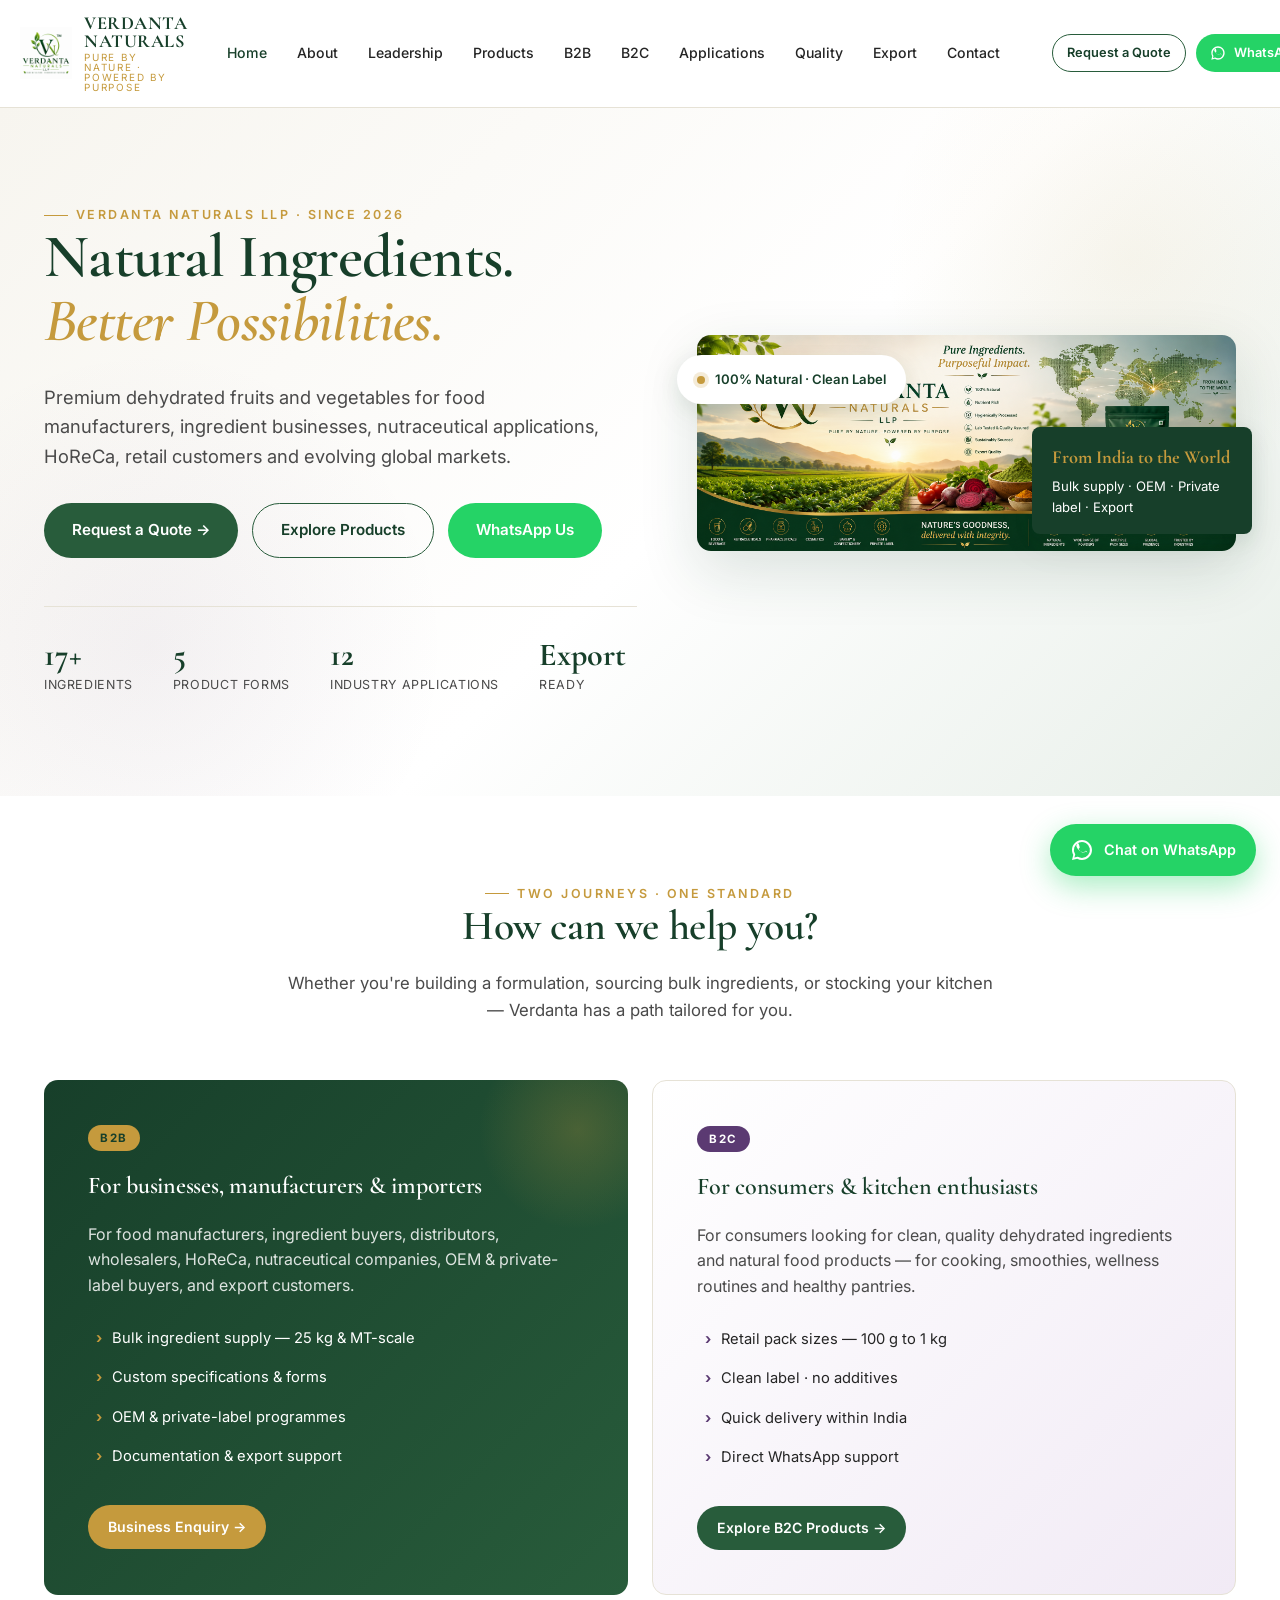
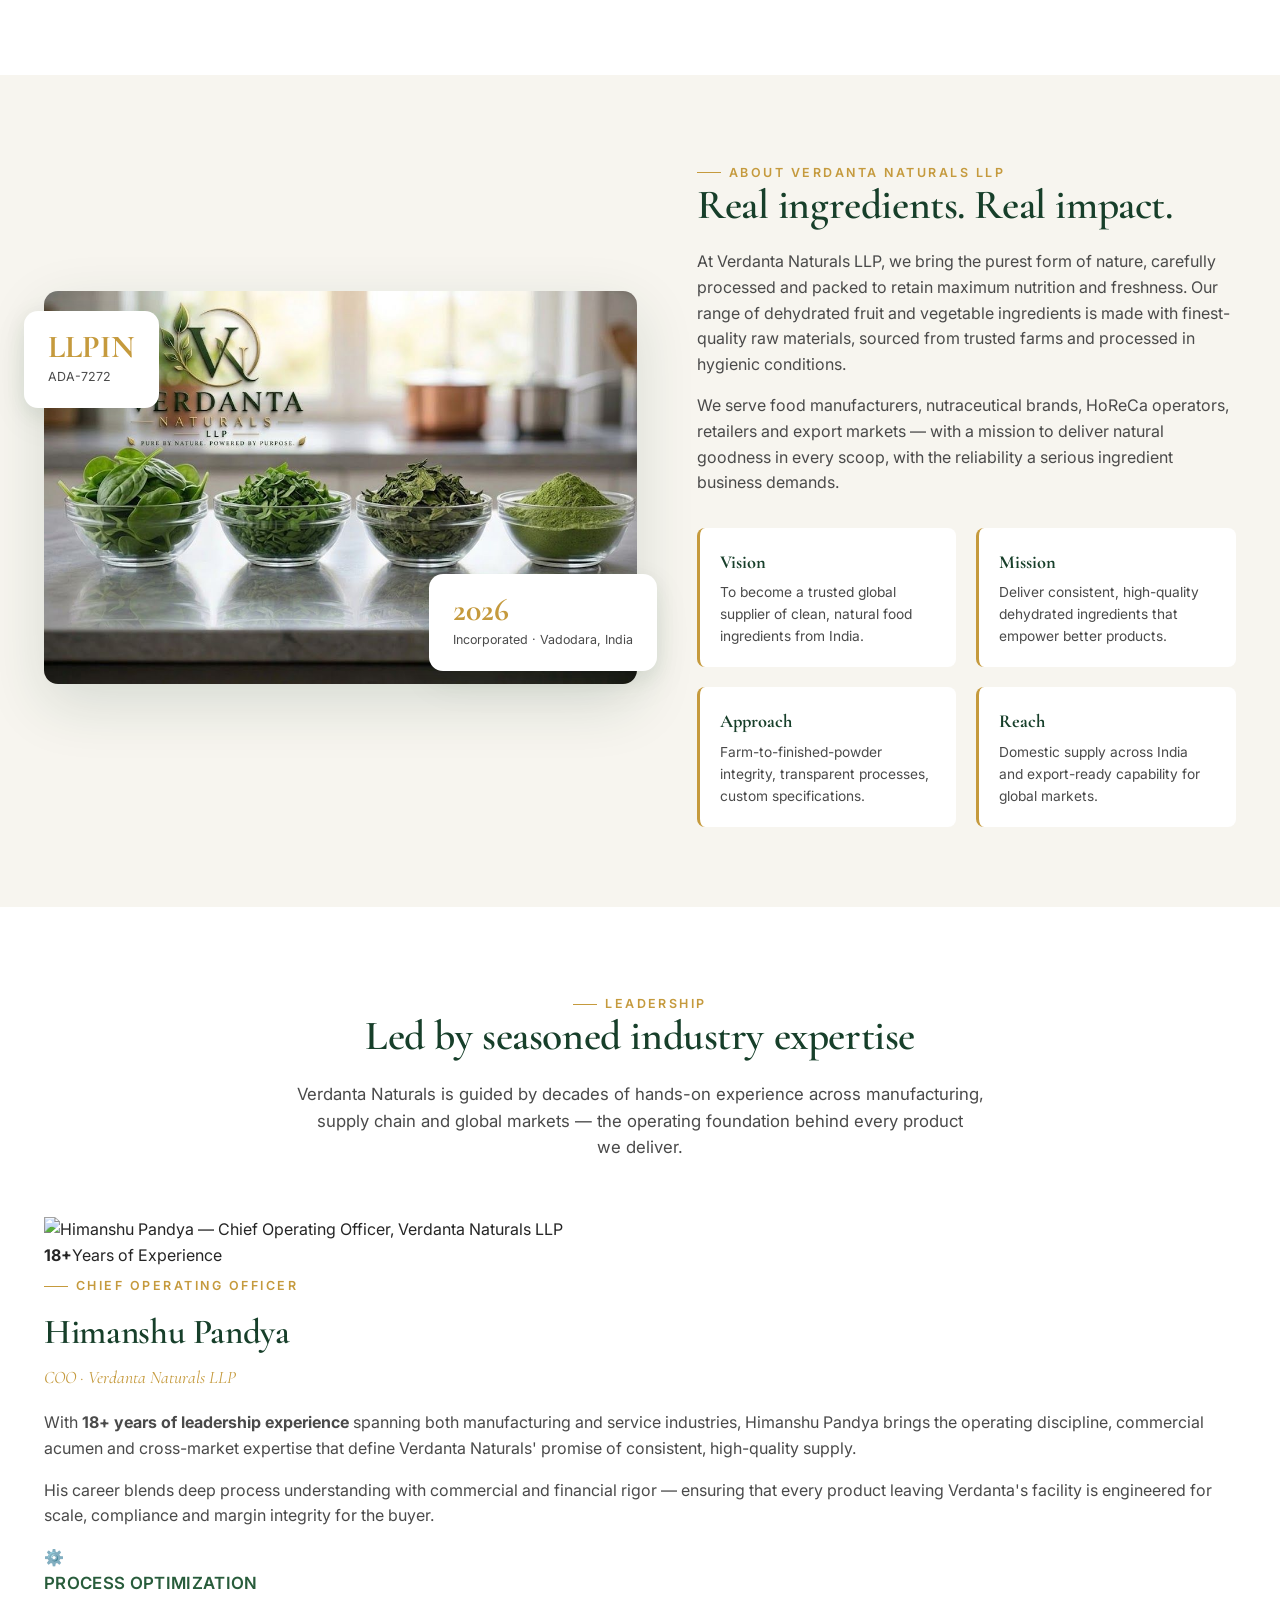
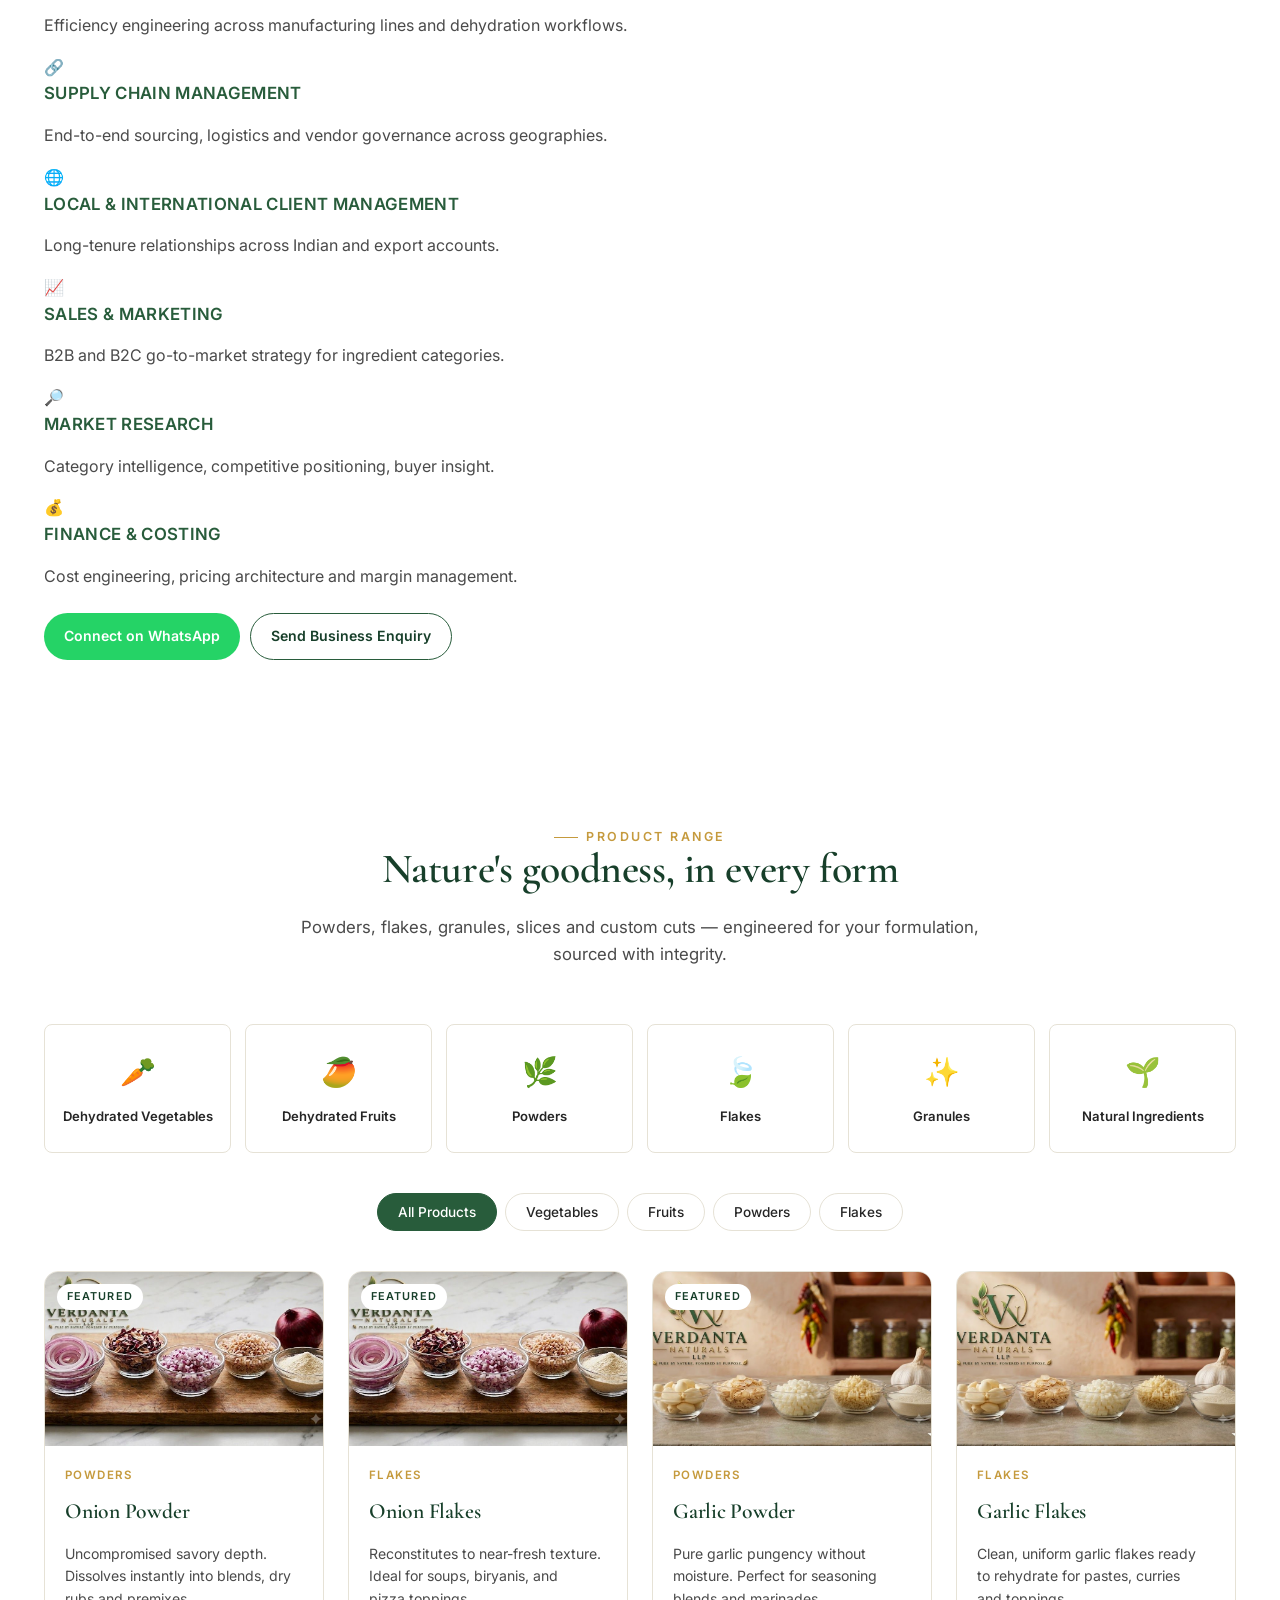
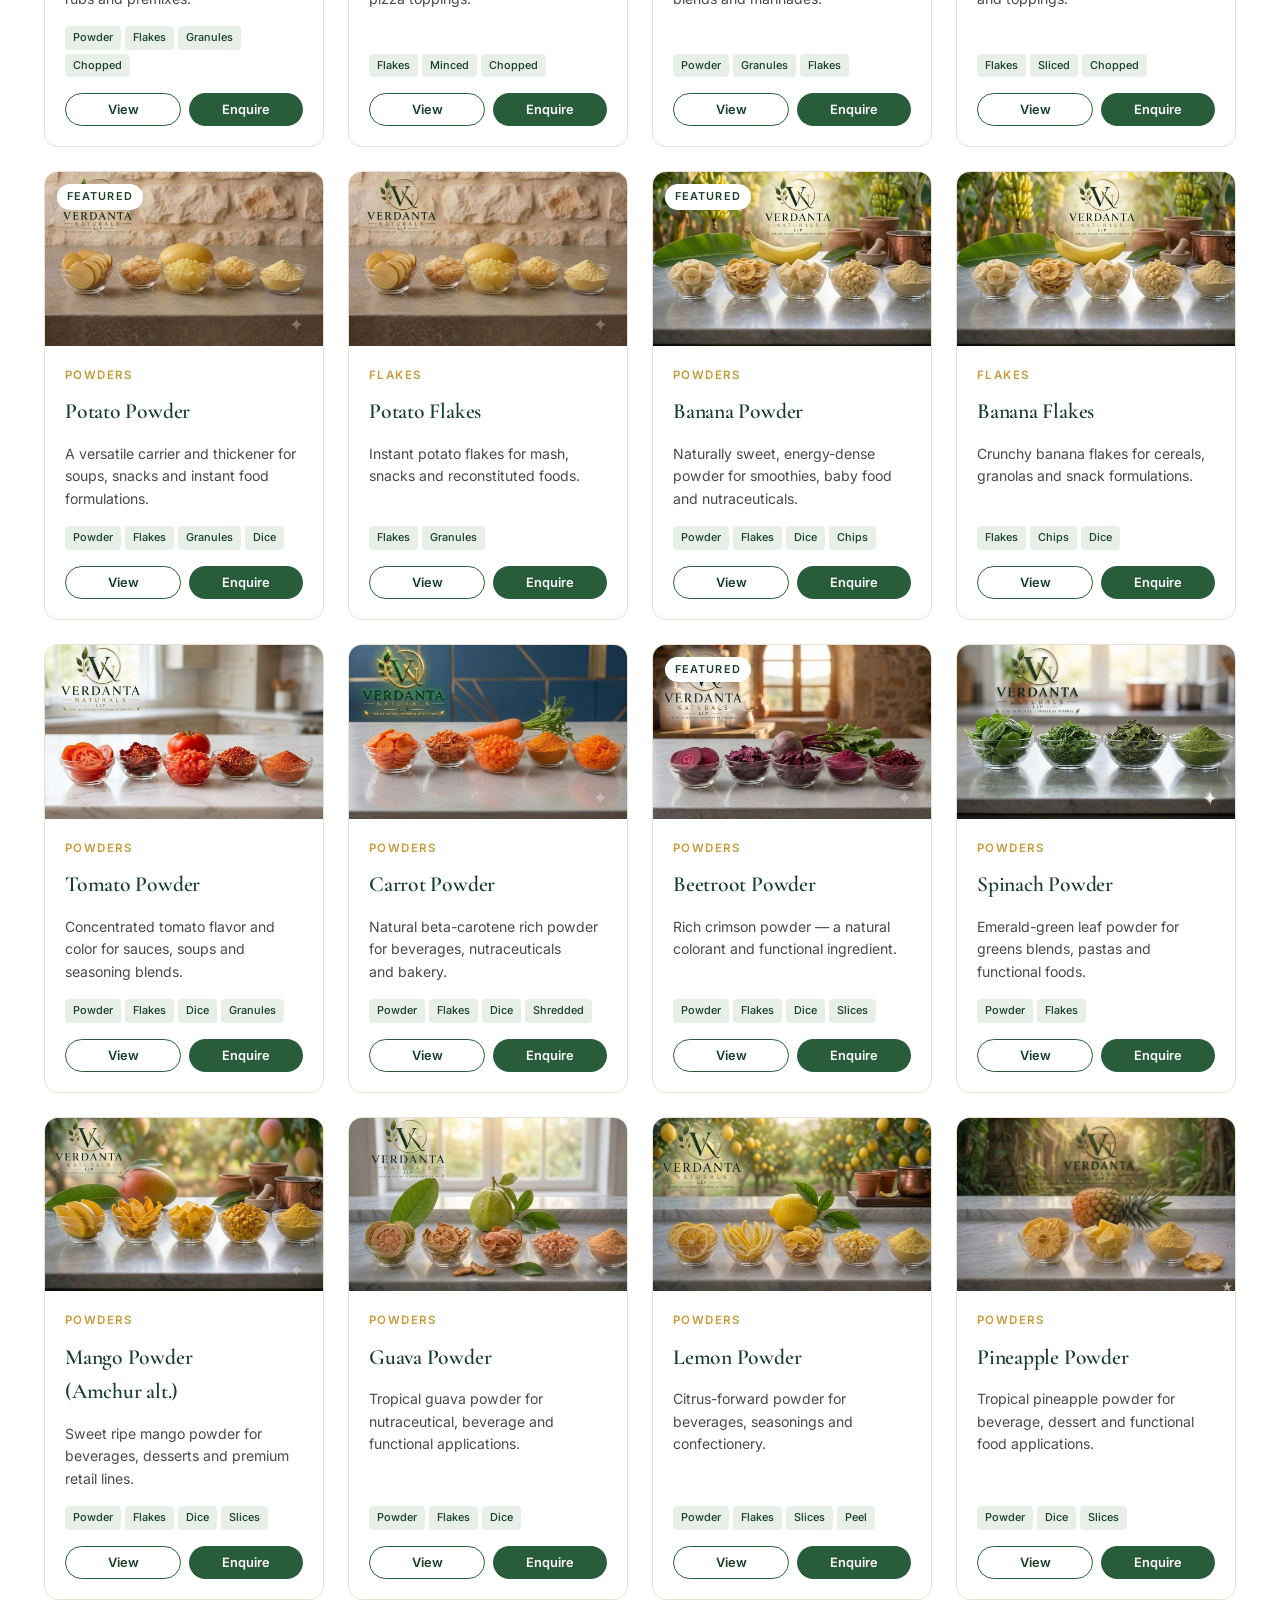
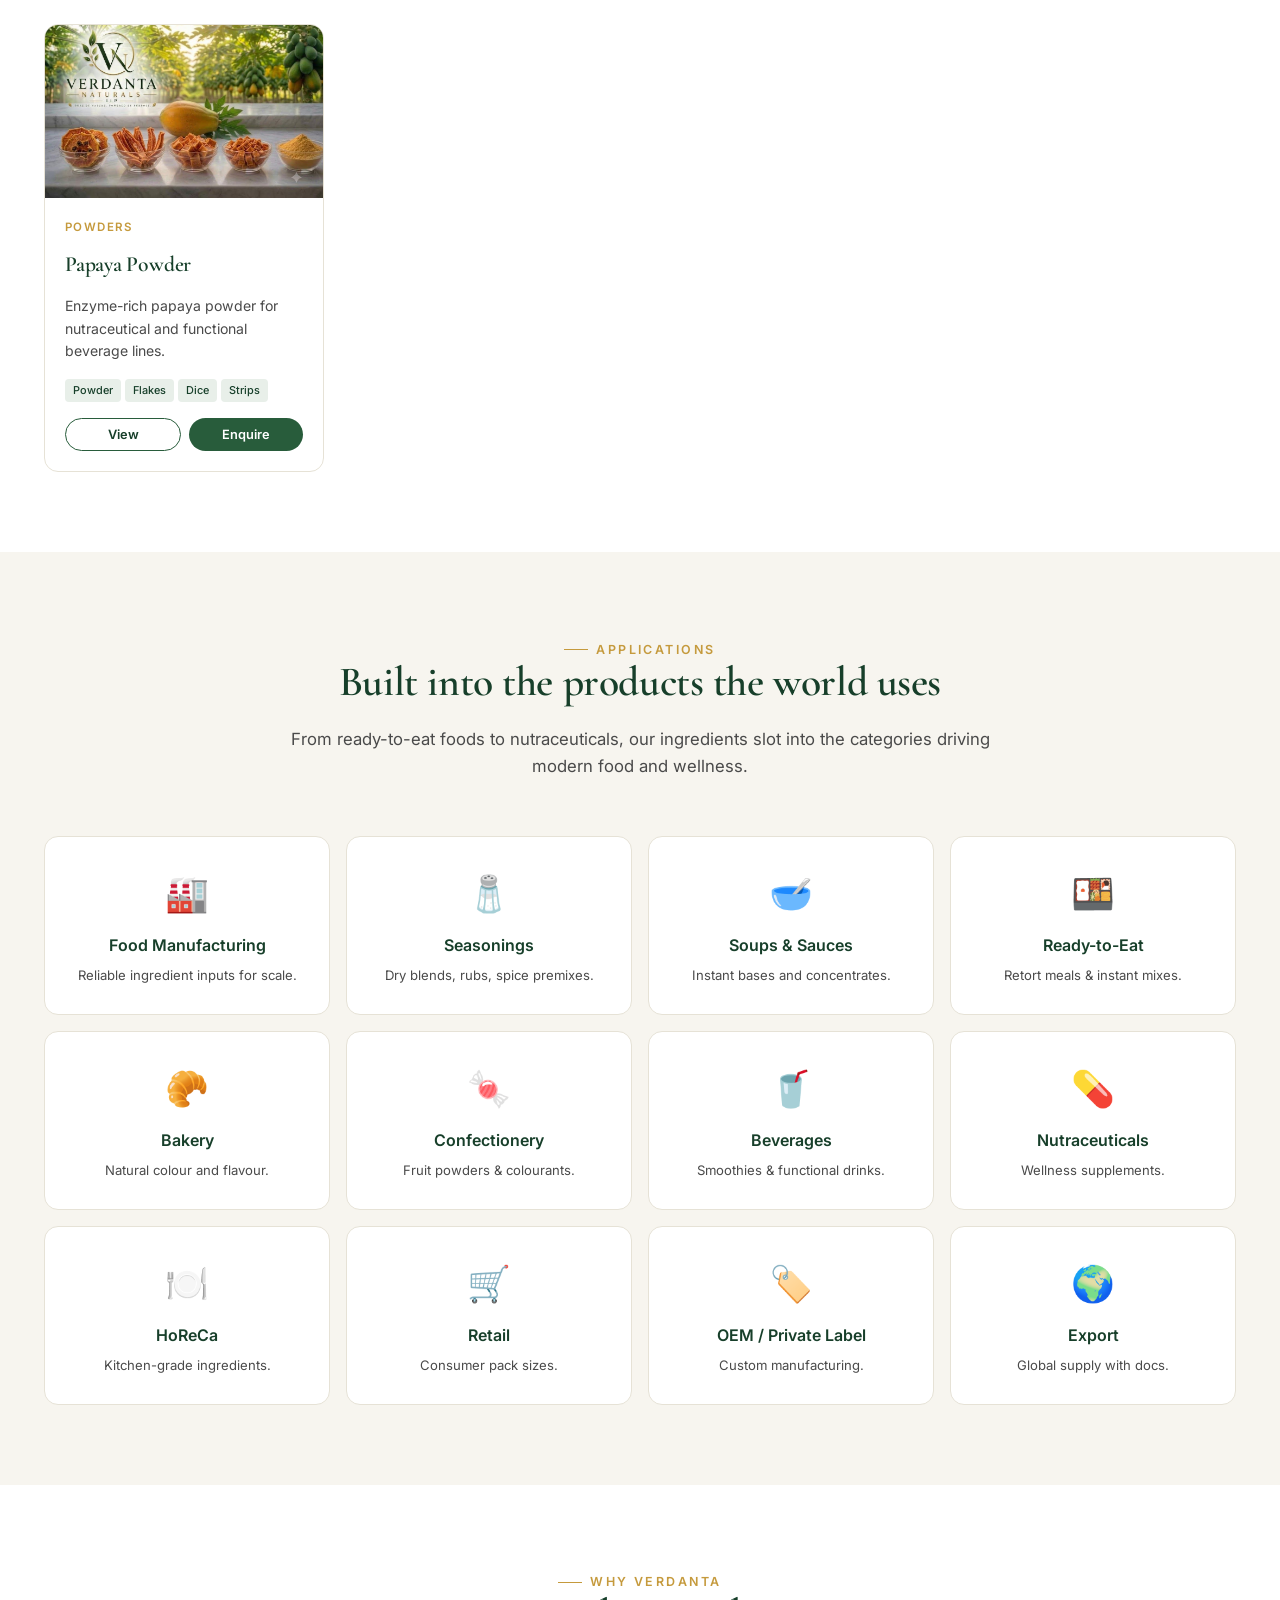
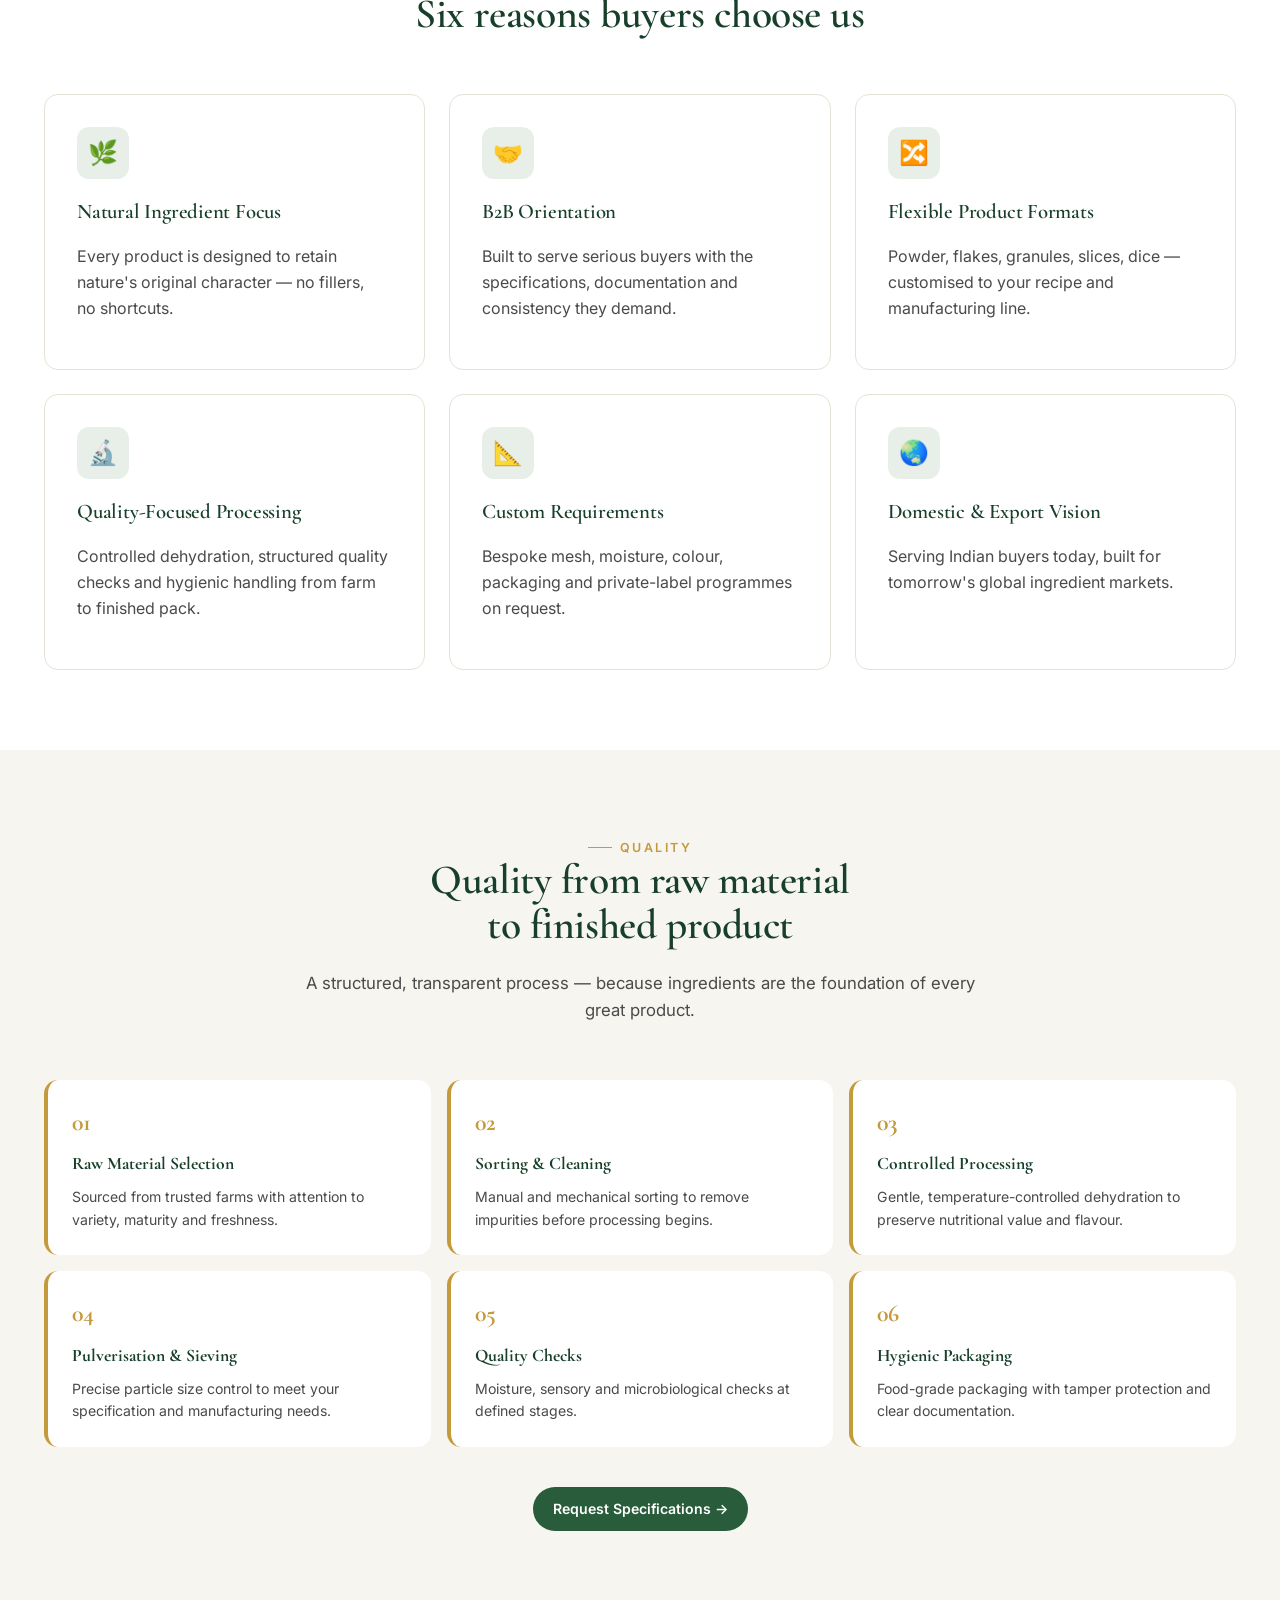
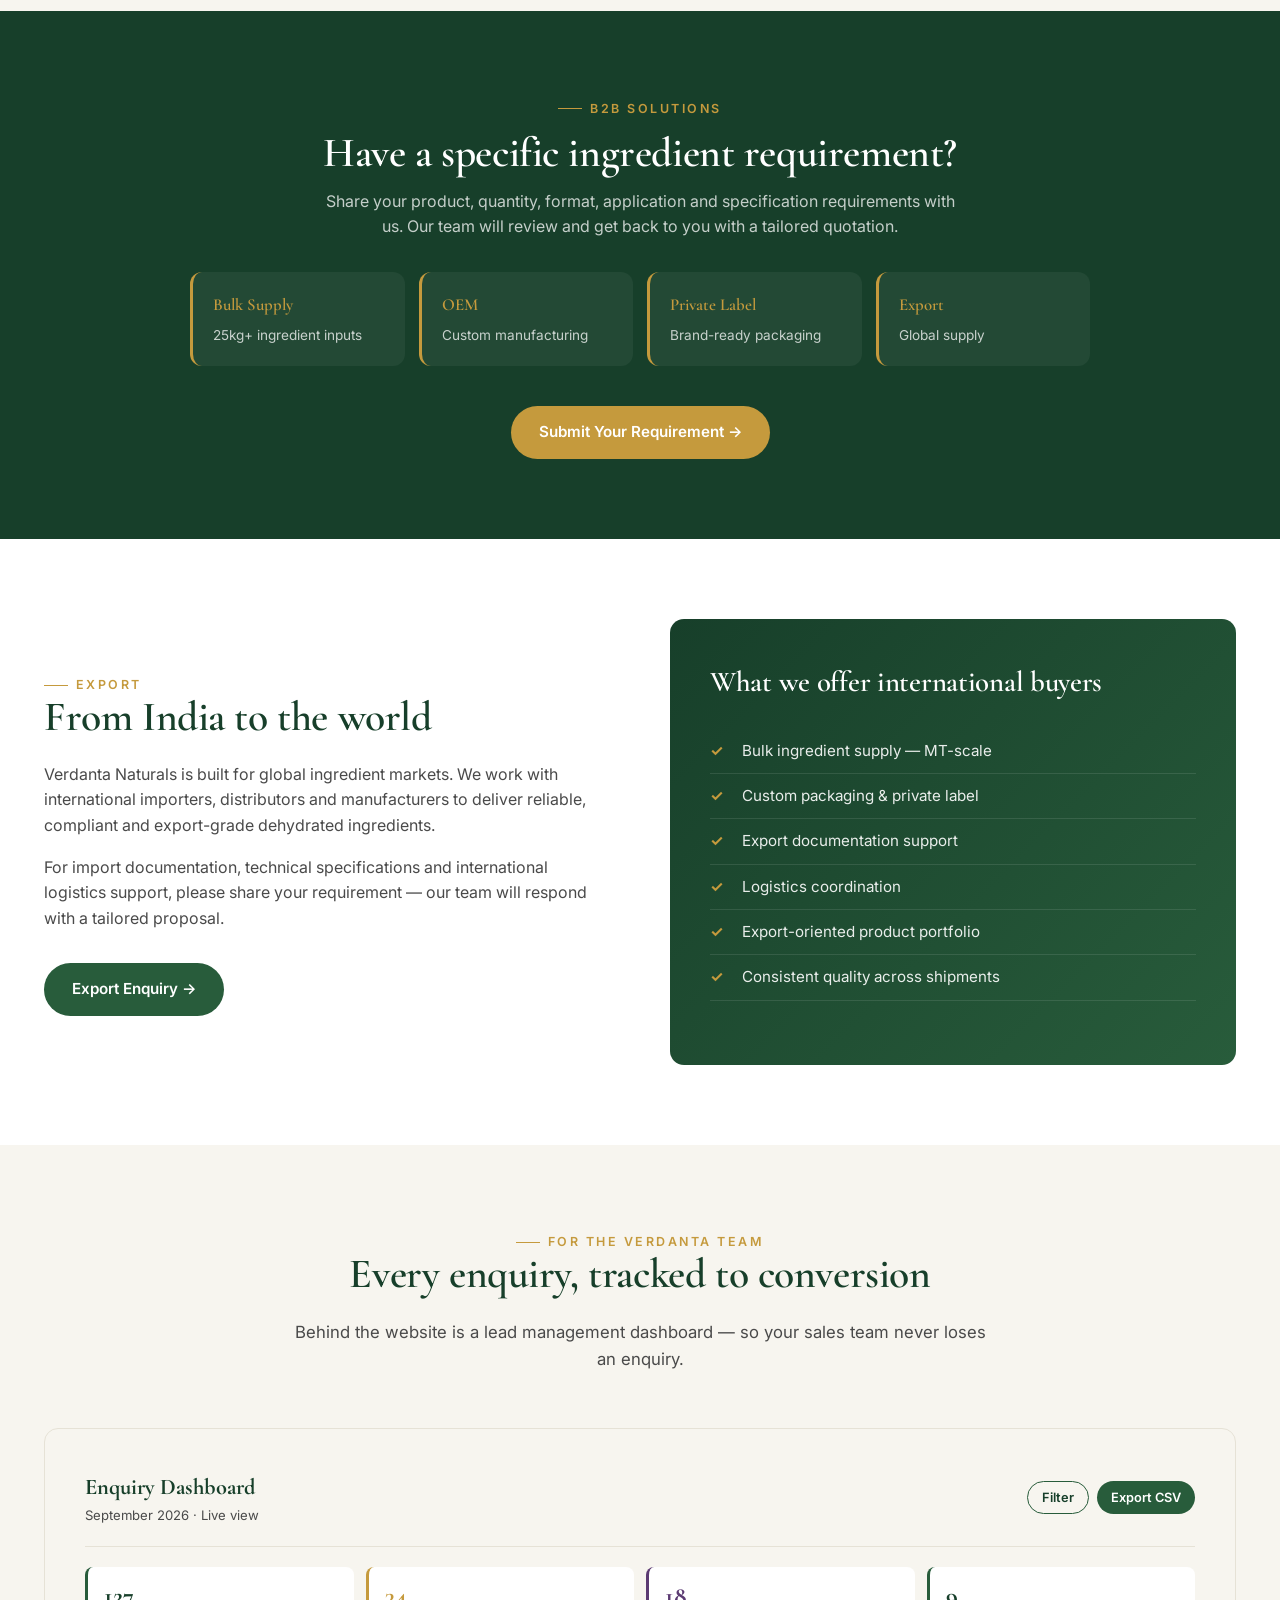
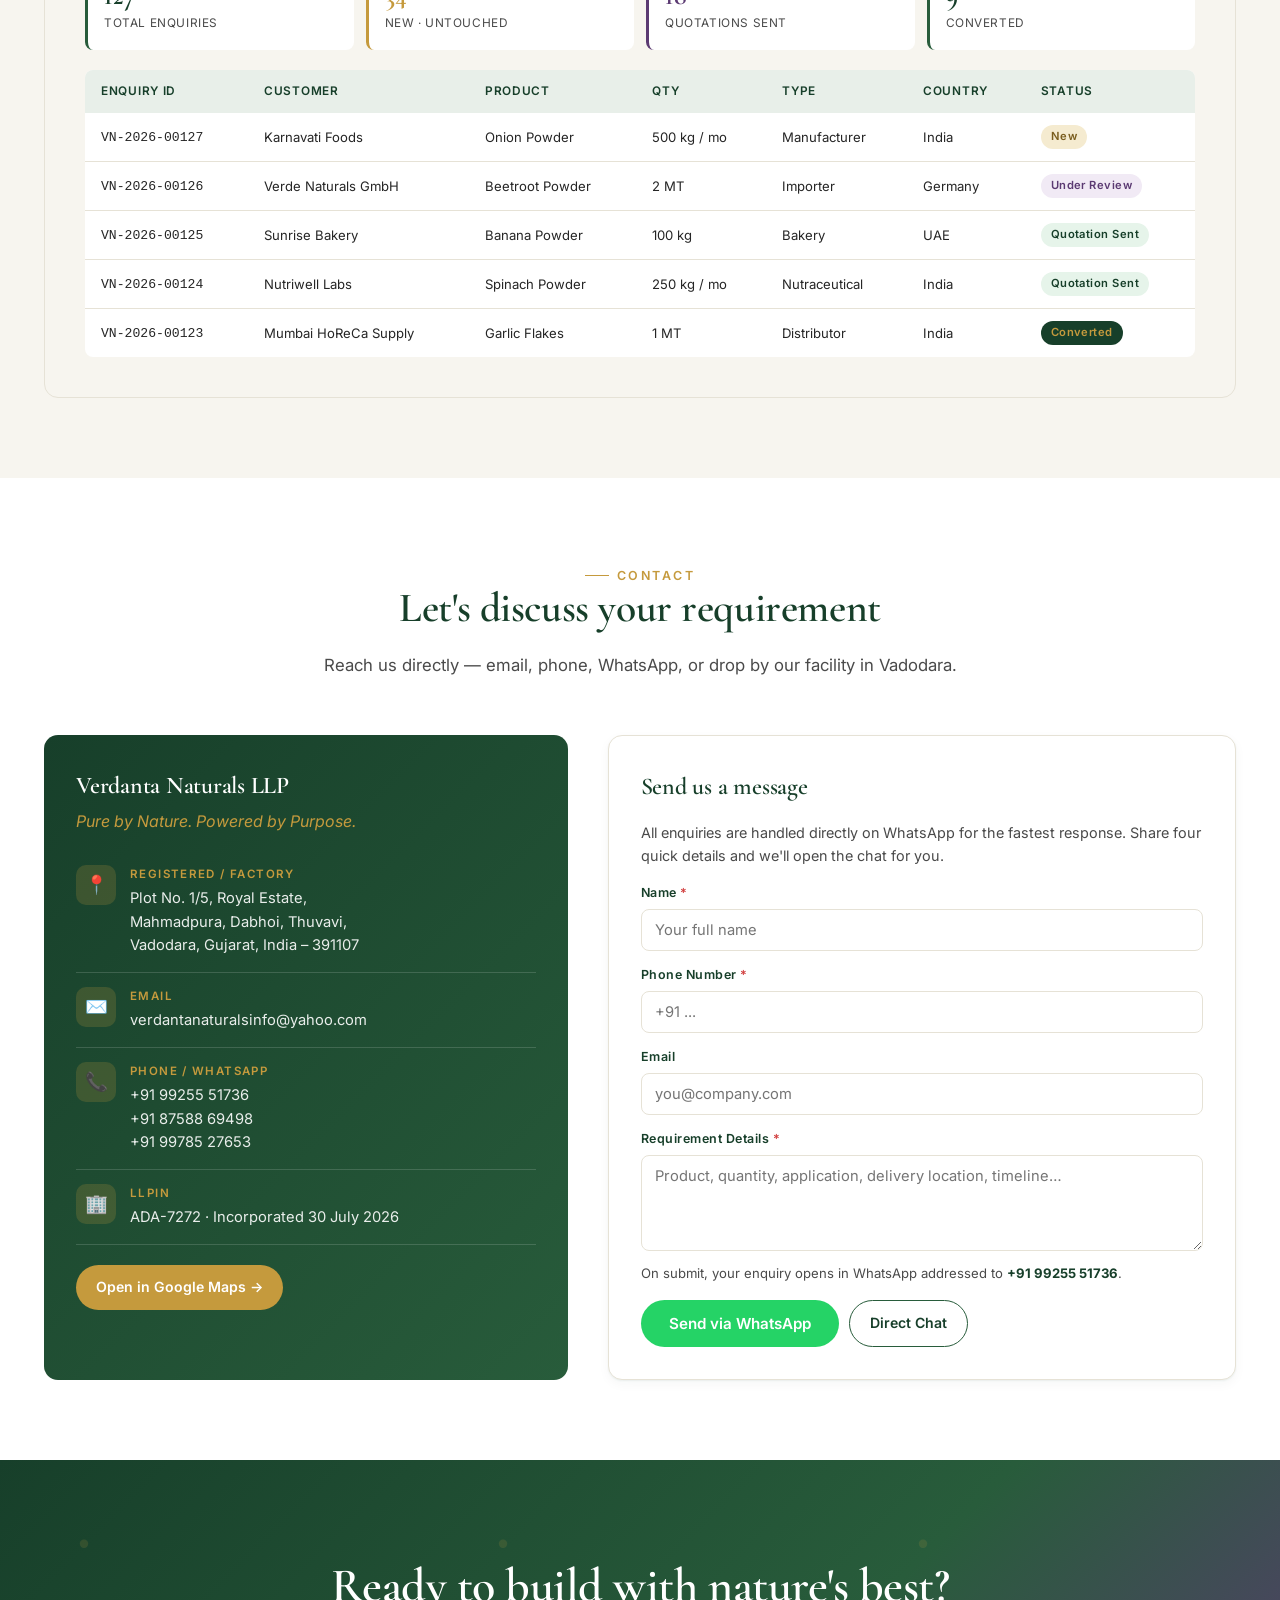
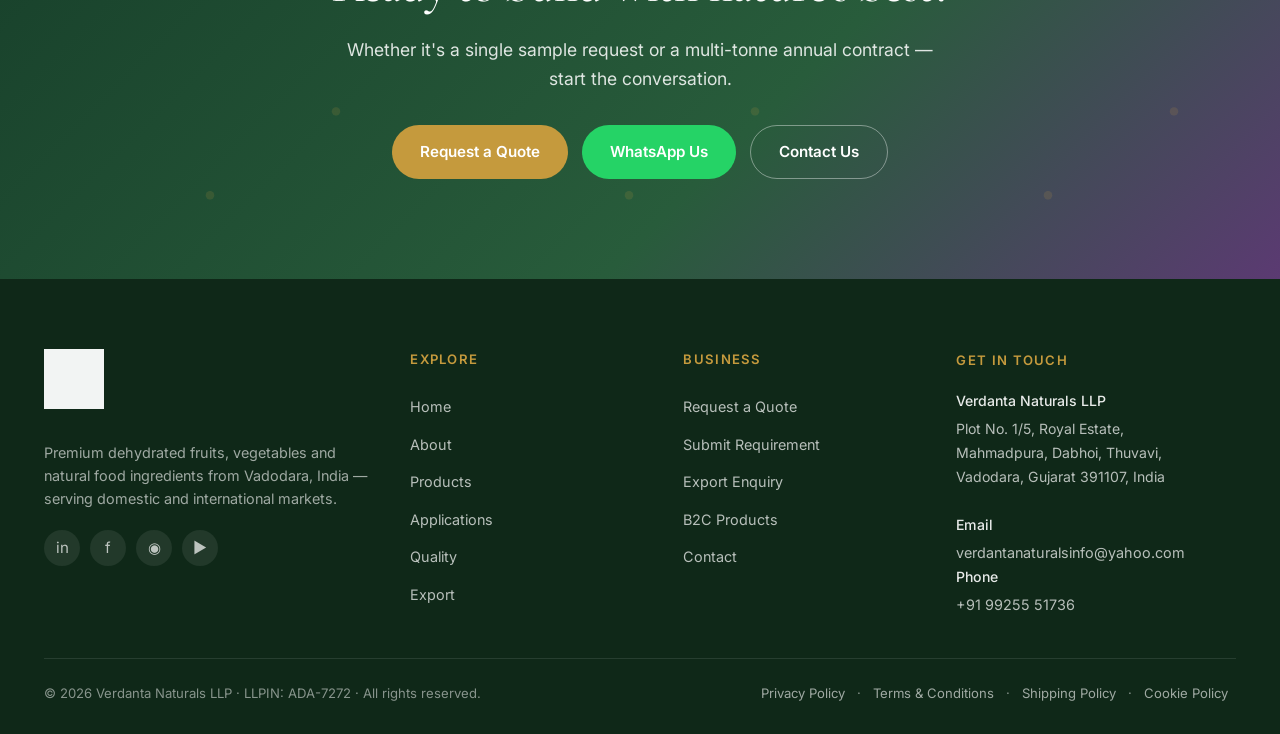
==== index.html @ 2124a389 "Add files via upload" ====
<!doctype html>
<html lang="en">
<head>
<meta charset="utf-8">
<meta name="viewport" content="width=device-width, initial-scale=1">
<title>Verdanta Naturals LLP — Premium Dehydrated Fruits, Vegetables & Powders | India</title>
<meta name="description" content="Verdanta Naturals LLP — B2B supplier of dehydrated fruits, vegetables, powders and flakes from Vadodara, India. Onion, garlic, potato, banana, beetroot and more. Bulk supply, OEM, private label and export.">
<meta name="keywords" content="dehydrated vegetables, onion powder supplier, garlic powder supplier, dehydrated fruits, food ingredient manufacturer India, Vadodara, Gujarat, export">
<link rel="preconnect" href="https://fonts.googleapis.com">
<link rel="preconnect" href="https://fonts.gstatic.com" crossorigin>
<link href="https://fonts.googleapis.com/css2?family=Cormorant+Garamond:wght@500;600;700&family=Inter:wght@300;400;500;600;700&display=swap" rel="stylesheet">
<link rel="stylesheet" href="css/site.css">
<link rel="icon" href="assets/logo.png">
</head>
<body>

<!-- ===================== HEADER ===================== -->
<header class="hdr">
  <div class="container hdr-inner">
    <a class="brand" href="#home">
      <img src="assets/logo.png" alt="Verdanta Naturals LLP logo">
      <div class="brand-txt">
        <b>VERDANTA NATURALS</b>
        <span>Pure by Nature · Powered by Purpose</span>
      </div>
    </a>
    <nav class="nav">
      <a href="#home" class="active">Home</a>
      <a href="#about">About</a>
      <a href="#leadership">Leadership</a>
      <a href="#products">Products</a>
      <a href="#b2b">B2B</a>
      <a href="#b2c">B2C</a>
      <a href="#applications">Applications</a>
      <a href="#quality">Quality</a>
      <a href="#export">Export</a>
      <a href="#contact">Contact</a>
    </nav>
    <div class="hdr-cta">
      <a class="btn btn-ghost btn-sm" href="#" data-quick>Request a Quote</a>
      <a class="btn btn-wa btn-sm" href="https://wa.me/919925551736" target="_blank" aria-label="WhatsApp us">
        <svg style="width:16px;height:16px;" viewBox="0 0 24 24" fill="currentColor"><path d="M17.5 14.4c-.3-.15-1.8-.9-2.1-1s-.5-.15-.7.15-.8 1-1 1.2-.4.2-.7.05c-1.8-.9-3-1.6-4.2-3.6-.3-.55.3-.5.9-1.7.1-.2 0-.4-.05-.55S9 6.5 8.8 6c-.2-.5-.4-.4-.55-.4h-.5c-.15 0-.4.05-.6.3-.2.25-.8.8-.8 1.9s.8 2.2 1 2.4c.15.2 1.7 2.6 4.1 3.6 1.5.65 2.1.7 2.8.6.4-.05 1.35-.55 1.55-1.1.2-.55.2-1 .15-1.1-.05-.1-.25-.15-.55-.3zM12 2C6.5 2 2 6.5 2 12c0 1.75.5 3.4 1.3 4.85L2 22l5.25-1.35A9.94 9.94 0 0012 22c5.5 0 10-4.5 10-10S17.5 2 12 2zm0 18a8 8 0 01-4.15-1.15l-.3-.2-3.15.8.85-3.05-.2-.3A8 8 0 1112 20z"/></svg>
        WhatsApp
      </a>
    </div>
    <button class="menu-toggle" aria-label="Menu">☰</button>
  </div>
</header>

<!-- ===================== HERO ===================== -->
<section class="hero" id="home">
  <div class="container">
    <div class="hero-grid">
      <div>
        <span class="eyebrow">Verdanta Naturals LLP · Since 2026</span>
        <h1>Natural Ingredients. <span class="acc">Better Possibilities.</span></h1>
        <p class="lede">Premium dehydrated fruits and vegetables for food manufacturers, ingredient businesses, nutraceutical applications, HoReCa, retail customers and evolving global markets.</p>
        <div class="hero-ctas">
          <a class="btn btn-primary btn-lg" href="#" data-quick>Request a Quote →</a>
          <a class="btn btn-ghost btn-lg" href="#products">Explore Products</a>
          <a class="btn btn-wa btn-lg" href="https://wa.me/919925551736" target="_blank">WhatsApp Us</a>
        </div>
        <div class="hero-stats">
          <div class="stat"><b>17+</b><span>Ingredients</span></div>
          <div class="stat"><b>5</b><span>Product Forms</span></div>
          <div class="stat"><b>12</b><span>Industry Applications</span></div>
          <div class="stat"><b>Export</b><span>Ready</span></div>
        </div>
      </div>
      <div class="hero-visual">
        <img src="assets/hero.jpg" alt="Verdanta Naturals — premium dehydrated fruit and vegetable ingredients from India">
        <div class="hero-badge">100% Natural · Clean Label</div>
        <div class="hero-badge-2"><b>From India to the World</b>Bulk supply · OEM · Private label · Export</div>
      </div>
    </div>
  </div>
</section>

<!-- ===================== B2B / B2C SPLIT ===================== -->
<section id="b2b">
  <div class="container">
    <div class="section-head">
      <span class="eyebrow">Two Journeys · One Standard</span>
      <h2>How can we help you?</h2>
      <p>Whether you're building a formulation, sourcing bulk ingredients, or stocking your kitchen — Verdanta has a path tailored for you.</p>
    </div>
    <div class="split">
      <div class="split-card b2b">
        <span class="tag">B2B</span>
        <h3>For businesses, manufacturers &amp; importers</h3>
        <p>For food manufacturers, ingredient buyers, distributors, wholesalers, HoReCa, nutraceutical companies, OEM &amp; private-label buyers, and export customers.</p>
        <ul>
          <li>Bulk ingredient supply — 25 kg &amp; MT-scale</li>
          <li>Custom specifications &amp; forms</li>
          <li>OEM &amp; private-label programmes</li>
          <li>Documentation &amp; export support</li>
        </ul>
        <a href="#" class="btn btn-gold" data-quick>Business Enquiry →</a>
      </div>
      <div class="split-card b2c" id="b2c">
        <span class="tag">B2C</span>
        <h3>For consumers &amp; kitchen enthusiasts</h3>
        <p>For consumers looking for clean, quality dehydrated ingredients and natural food products — for cooking, smoothies, wellness routines and healthy pantries.</p>
        <ul>
          <li>Retail pack sizes — 100 g to 1 kg</li>
          <li>Clean label · no additives</li>
          <li>Quick delivery within India</li>
          <li>Direct WhatsApp support</li>
        </ul>
        <a href="#products" class="btn btn-primary">Explore B2C Products →</a>
      </div>
    </div>
  </div>
</section>

<!-- ===================== ABOUT ===================== -->
<section class="section-alt" id="about">
  <div class="container">
    <div class="about-grid">
      <div class="about-visual">
        <img src="assets/spinach.jpg" alt="Natural dehydrated ingredients on marble surface">
        <div class="about-badge b1"><b>LLPIN</b><span>ADA-7272</span></div>
        <div class="about-badge b2"><b>2026</b><span>Incorporated · Vadodara, India</span></div>
      </div>
      <div>
        <span class="eyebrow">About Verdanta Naturals LLP</span>
        <h2>Real ingredients. Real impact.</h2>
        <p>At Verdanta Naturals LLP, we bring the purest form of nature, carefully processed and packed to retain maximum nutrition and freshness. Our range of dehydrated fruit and vegetable ingredients is made with finest-quality raw materials, sourced from trusted farms and processed in hygienic conditions.</p>
        <p>We serve food manufacturers, nutraceutical brands, HoReCa operators, retailers and export markets — with a mission to deliver natural goodness in every scoop, with the reliability a serious ingredient business demands.</p>
        <div class="pillars">
          <div class="pillar"><h4>Vision</h4><p>To become a trusted global supplier of clean, natural food ingredients from India.</p></div>
          <div class="pillar"><h4>Mission</h4><p>Deliver consistent, high-quality dehydrated ingredients that empower better products.</p></div>
          <div class="pillar"><h4>Approach</h4><p>Farm-to-finished-powder integrity, transparent processes, custom specifications.</p></div>
          <div class="pillar"><h4>Reach</h4><p>Domestic supply across India and export-ready capability for global markets.</p></div>
        </div>
      </div>
    </div>
  </div>
</section>

<!-- ===================== LEADERSHIP / COO ===================== -->
<section id="leadership">
  <div class="container">
    <div class="section-head">
      <span class="eyebrow">Leadership</span>
      <h2>Led by seasoned industry expertise</h2>
      <p>Verdanta Naturals is guided by decades of hands-on experience across manufacturing, supply chain and global markets — the operating foundation behind every product we deliver.</p>
    </div>
    <div class="leader-card">
      <div class="leader-photo">
        <img src="assets/ceo-himanshu.jpg" alt="Himanshu Pandya — Chief Operating Officer, Verdanta Naturals LLP">
        <div class="leader-badge"><b>18+</b><span>Years of Experience</span></div>
      </div>
      <div class="leader-body">
        <span class="eyebrow">Chief Operating Officer</span>
        <h3 style="font-size:2.2rem;margin:8px 0 4px;">Himanshu Pandya</h3>
        <div style="color:var(--gold);font-style:italic;font-family:'Cormorant Garamond',serif;font-size:1.1rem;margin-bottom:18px;">COO · Verdanta Naturals LLP</div>
        <p>With <b>18+ years of leadership experience</b> spanning both manufacturing and service industries, Himanshu Pandya brings the operating discipline, commercial acumen and cross-market expertise that define Verdanta Naturals' promise of consistent, high-quality supply.</p>
        <p>His career blends deep process understanding with commercial and financial rigor — ensuring that every product leaving Verdanta's facility is engineered for scale, compliance and margin integrity for the buyer.</p>

        <div class="exp-grid">
          <div class="exp-item"><div class="exp-ic">⚙️</div><h4>Process Optimization</h4><p>Efficiency engineering across manufacturing lines and dehydration workflows.</p></div>
          <div class="exp-item"><div class="exp-ic">🔗</div><h4>Supply Chain Management</h4><p>End-to-end sourcing, logistics and vendor governance across geographies.</p></div>
          <div class="exp-item"><div class="exp-ic">🌐</div><h4>Local &amp; International Client Management</h4><p>Long-tenure relationships across Indian and export accounts.</p></div>
          <div class="exp-item"><div class="exp-ic">📈</div><h4>Sales &amp; Marketing</h4><p>B2B and B2C go-to-market strategy for ingredient categories.</p></div>
          <div class="exp-item"><div class="exp-ic">🔎</div><h4>Market Research</h4><p>Category intelligence, competitive positioning, buyer insight.</p></div>
          <div class="exp-item"><div class="exp-ic">💰</div><h4>Finance &amp; Costing</h4><p>Cost engineering, pricing architecture and margin management.</p></div>
        </div>

        <div style="display:flex;gap:10px;margin-top:24px;flex-wrap:wrap;">
          <a class="btn btn-wa" href="https://wa.me/919925551736?text=Hello%20Himanshu%2C%20I'd%20like%20to%20discuss%20a%20business%20opportunity%20with%20Verdanta%20Naturals." target="_blank">Connect on WhatsApp</a>
          <a class="btn btn-ghost" href="#" data-quick>Send Business Enquiry</a>
        </div>
      </div>
    </div>
  </div>
</section>

<!-- ===================== PRODUCT CATEGORIES ===================== -->
<section id="products">
  <div class="container">
    <div class="section-head">
      <span class="eyebrow">Product Range</span>
      <h2>Nature's goodness, in every form</h2>
      <p>Powders, flakes, granules, slices and custom cuts — engineered for your formulation, sourced with integrity.</p>
    </div>

    <div class="cat-grid" style="margin-bottom:40px;">
      <div class="cat-item" onclick="document.querySelector('[data-filter=Vegetables]').click()"><span class="ic">🥕</span><span class="lb">Dehydrated Vegetables</span></div>
      <div class="cat-item" onclick="document.querySelector('[data-filter=Fruits]').click()"><span class="ic">🥭</span><span class="lb">Dehydrated Fruits</span></div>
      <div class="cat-item" onclick="document.querySelector('[data-filter=Powders]').click()"><span class="ic">🌿</span><span class="lb">Powders</span></div>
      <div class="cat-item" onclick="document.querySelector('[data-filter=Flakes]').click()"><span class="ic">🍃</span><span class="lb">Flakes</span></div>
      <div class="cat-item" onclick="document.querySelector('[data-filter=Flakes]').click()"><span class="ic">✨</span><span class="lb">Granules</span></div>
      <div class="cat-item" onclick="document.querySelector('[data-filter=All]').click()"><span class="ic">🌱</span><span class="lb">Natural Ingredients</span></div>
    </div>

    <div class="product-filters" id="p-filters">
      <button class="filter-chip active" data-filter="All">All Products</button>
      <button class="filter-chip" data-filter="Vegetables">Vegetables</button>
      <button class="filter-chip" data-filter="Fruits">Fruits</button>
      <button class="filter-chip" data-filter="Powders">Powders</button>
      <button class="filter-chip" data-filter="Flakes">Flakes</button>
    </div>

    <div class="p-grid" id="p-grid"></div>
  </div>
</section>

<!-- ===================== APPLICATIONS ===================== -->
<section class="section-alt" id="applications">
  <div class="container">
    <div class="section-head">
      <span class="eyebrow">Applications</span>
      <h2>Built into the products the world uses</h2>
      <p>From ready-to-eat foods to nutraceuticals, our ingredients slot into the categories driving modern food and wellness.</p>
    </div>
    <div class="apps-grid">
      <div class="app-card"><span class="ic">🏭</span><h4>Food Manufacturing</h4><p>Reliable ingredient inputs for scale.</p></div>
      <div class="app-card"><span class="ic">🧂</span><h4>Seasonings</h4><p>Dry blends, rubs, spice premixes.</p></div>
      <div class="app-card"><span class="ic">🥣</span><h4>Soups & Sauces</h4><p>Instant bases and concentrates.</p></div>
      <div class="app-card"><span class="ic">🍱</span><h4>Ready-to-Eat</h4><p>Retort meals & instant mixes.</p></div>
      <div class="app-card"><span class="ic">🥐</span><h4>Bakery</h4><p>Natural colour and flavour.</p></div>
      <div class="app-card"><span class="ic">🍬</span><h4>Confectionery</h4><p>Fruit powders & colourants.</p></div>
      <div class="app-card"><span class="ic">🥤</span><h4>Beverages</h4><p>Smoothies & functional drinks.</p></div>
      <div class="app-card"><span class="ic">💊</span><h4>Nutraceuticals</h4><p>Wellness supplements.</p></div>
      <div class="app-card"><span class="ic">🍽️</span><h4>HoReCa</h4><p>Kitchen-grade ingredients.</p></div>
      <div class="app-card"><span class="ic">🛒</span><h4>Retail</h4><p>Consumer pack sizes.</p></div>
      <div class="app-card"><span class="ic">🏷️</span><h4>OEM / Private Label</h4><p>Custom manufacturing.</p></div>
      <div class="app-card"><span class="ic">🌍</span><h4>Export</h4><p>Global supply with docs.</p></div>
    </div>
  </div>
</section>

<!-- ===================== WHY VERDANTA ===================== -->
<section>
  <div class="container">
    <div class="section-head">
      <span class="eyebrow">Why Verdanta</span>
      <h2>Six reasons buyers choose us</h2>
    </div>
    <div class="why-grid">
      <div class="why-item"><div class="why-ic">🌿</div><h3 style="font-size:1.3rem;">Natural Ingredient Focus</h3><p>Every product is designed to retain nature's original character — no fillers, no shortcuts.</p></div>
      <div class="why-item"><div class="why-ic">🤝</div><h3 style="font-size:1.3rem;">B2B Orientation</h3><p>Built to serve serious buyers with the specifications, documentation and consistency they demand.</p></div>
      <div class="why-item"><div class="why-ic">🔀</div><h3 style="font-size:1.3rem;">Flexible Product Formats</h3><p>Powder, flakes, granules, slices, dice — customised to your recipe and manufacturing line.</p></div>
      <div class="why-item"><div class="why-ic">🔬</div><h3 style="font-size:1.3rem;">Quality-Focused Processing</h3><p>Controlled dehydration, structured quality checks and hygienic handling from farm to finished pack.</p></div>
      <div class="why-item"><div class="why-ic">📐</div><h3 style="font-size:1.3rem;">Custom Requirements</h3><p>Bespoke mesh, moisture, colour, packaging and private-label programmes on request.</p></div>
      <div class="why-item"><div class="why-ic">🌏</div><h3 style="font-size:1.3rem;">Domestic & Export Vision</h3><p>Serving Indian buyers today, built for tomorrow's global ingredient markets.</p></div>
    </div>
  </div>
</section>

<!-- ===================== QUALITY ===================== -->
<section class="section-alt" id="quality">
  <div class="container">
    <div class="section-head">
      <span class="eyebrow">Quality</span>
      <h2>Quality from raw material to finished product</h2>
      <p>A structured, transparent process — because ingredients are the foundation of every great product.</p>
    </div>
    <div class="quality-flow">
      <div class="q-step"><b>01</b><h4>Raw Material Selection</h4><p>Sourced from trusted farms with attention to variety, maturity and freshness.</p></div>
      <div class="q-step"><b>02</b><h4>Sorting & Cleaning</h4><p>Manual and mechanical sorting to remove impurities before processing begins.</p></div>
      <div class="q-step"><b>03</b><h4>Controlled Processing</h4><p>Gentle, temperature-controlled dehydration to preserve nutritional value and flavour.</p></div>
      <div class="q-step"><b>04</b><h4>Pulverisation & Sieving</h4><p>Precise particle size control to meet your specification and manufacturing needs.</p></div>
      <div class="q-step"><b>05</b><h4>Quality Checks</h4><p>Moisture, sensory and microbiological checks at defined stages.</p></div>
      <div class="q-step"><b>06</b><h4>Hygienic Packaging</h4><p>Food-grade packaging with tamper protection and clear documentation.</p></div>
    </div>
    <div style="text-align:center;margin-top:40px;">
      <a href="#" class="btn btn-primary" data-quick>Request Specifications →</a>
    </div>
  </div>
</section>

<!-- ===================== B2B SUBMIT REQUIREMENT ===================== -->
<section class="section-dark">
  <div class="container" style="text-align:center;">
    <span class="eyebrow" style="color:var(--gold);">B2B Solutions</span>
    <h2 style="max-width:720px;margin:12px auto;">Have a specific ingredient requirement?</h2>
    <p style="max-width:640px;margin:0 auto 32px;">Share your product, quantity, format, application and specification requirements with us. Our team will review and get back to you with a tailored quotation.</p>
    <div style="display:grid;grid-template-columns:repeat(4,1fr);gap:14px;max-width:900px;margin:0 auto 40px;text-align:left;">
      <div style="padding:20px;background:rgba(255,255,255,.05);border-radius:12px;border-left:3px solid var(--gold);"><h4 style="color:var(--gold);margin:0 0 6px;font-family:'Cormorant Garamond',serif;text-transform:none;letter-spacing:0;">Bulk Supply</h4><p style="color:rgba(255,255,255,.75);font-size:.85rem;margin:0;">25kg+ ingredient inputs</p></div>
      <div style="padding:20px;background:rgba(255,255,255,.05);border-radius:12px;border-left:3px solid var(--gold);"><h4 style="color:var(--gold);margin:0 0 6px;font-family:'Cormorant Garamond',serif;text-transform:none;letter-spacing:0;">OEM</h4><p style="color:rgba(255,255,255,.75);font-size:.85rem;margin:0;">Custom manufacturing</p></div>
      <div style="padding:20px;background:rgba(255,255,255,.05);border-radius:12px;border-left:3px solid var(--gold);"><h4 style="color:var(--gold);margin:0 0 6px;font-family:'Cormorant Garamond',serif;text-transform:none;letter-spacing:0;">Private Label</h4><p style="color:rgba(255,255,255,.75);font-size:.85rem;margin:0;">Brand-ready packaging</p></div>
      <div style="padding:20px;background:rgba(255,255,255,.05);border-radius:12px;border-left:3px solid var(--gold);"><h4 style="color:var(--gold);margin:0 0 6px;font-family:'Cormorant Garamond',serif;text-transform:none;letter-spacing:0;">Export</h4><p style="color:rgba(255,255,255,.75);font-size:.85rem;margin:0;">Global supply</p></div>
    </div>
    <a href="#" class="btn btn-gold btn-lg" data-quick>Submit Your Requirement →</a>
  </div>
</section>

<!-- ===================== EXPORT ===================== -->
<section id="export">
  <div class="container">
    <div class="export-grid">
      <div>
        <span class="eyebrow">Export</span>
        <h2>From India to the world</h2>
        <p>Verdanta Naturals is built for global ingredient markets. We work with international importers, distributors and manufacturers to deliver reliable, compliant and export-grade dehydrated ingredients.</p>
        <p style="margin-top:16px;">For import documentation, technical specifications and international logistics support, please share your requirement — our team will respond with a tailored proposal.</p>
        <a href="#" class="btn btn-primary btn-lg" data-quick style="margin-top:16px;">Export Enquiry →</a>
      </div>
      <div class="export-viz">
        <h3>What we offer international buyers</h3>
        <ul class="export-features">
          <li>Bulk ingredient supply — MT-scale</li>
          <li>Custom packaging &amp; private label</li>
          <li>Export documentation support</li>
          <li>Logistics coordination</li>
          <li>Export-oriented product portfolio</li>
          <li>Consistent quality across shipments</li>
        </ul>
      </div>
    </div>
  </div>
</section>

<!-- ===================== ADMIN PREVIEW ===================== -->
<section class="section-alt" id="admin">
  <div class="container">
    <div class="section-head">
      <span class="eyebrow">For the Verdanta team</span>
      <h2>Every enquiry, tracked to conversion</h2>
      <p>Behind the website is a lead management dashboard — so your sales team never loses an enquiry.</p>
    </div>
    <div class="admin-preview">
      <div class="adm-hdr">
        <div>
          <b style="font-family:'Cormorant Garamond',serif;font-size:1.4rem;color:var(--green-deep);">Enquiry Dashboard</b>
          <div style="font-size:.82rem;color:var(--char-soft);">September 2026 · Live view</div>
        </div>
        <div style="display:flex;gap:8px;">
          <button class="btn btn-ghost btn-sm">Filter</button>
          <button class="btn btn-primary btn-sm">Export CSV</button>
        </div>
      </div>
      <div class="adm-stats">
        <div class="adm-stat"><b>127</b><span>Total Enquiries</span></div>
        <div class="adm-stat gold"><b>34</b><span>New · Untouched</span></div>
        <div class="adm-stat purple"><b>18</b><span>Quotations Sent</span></div>
        <div class="adm-stat"><b>9</b><span>Converted</span></div>
      </div>
      <div class="adm-table">
        <table>
          <thead><tr><th>Enquiry ID</th><th>Customer</th><th>Product</th><th>Qty</th><th>Type</th><th>Country</th><th>Status</th></tr></thead>
          <tbody>
            <tr><td><code>VN-2026-00127</code></td><td>Karnavati Foods</td><td>Onion Powder</td><td>500 kg / mo</td><td>Manufacturer</td><td>India</td><td><span class="pill pill-new">New</span></td></tr>
            <tr><td><code>VN-2026-00126</code></td><td>Verde Naturals GmbH</td><td>Beetroot Powder</td><td>2 MT</td><td>Importer</td><td>Germany</td><td><span class="pill pill-review">Under Review</span></td></tr>
            <tr><td><code>VN-2026-00125</code></td><td>Sunrise Bakery</td><td>Banana Powder</td><td>100 kg</td><td>Bakery</td><td>UAE</td><td><span class="pill pill-quo">Quotation Sent</span></td></tr>
            <tr><td><code>VN-2026-00124</code></td><td>Nutriwell Labs</td><td>Spinach Powder</td><td>250 kg / mo</td><td>Nutraceutical</td><td>India</td><td><span class="pill pill-quo">Quotation Sent</span></td></tr>
            <tr><td><code>VN-2026-00123</code></td><td>Mumbai HoReCa Supply</td><td>Garlic Flakes</td><td>1 MT</td><td>Distributor</td><td>India</td><td><span class="pill pill-conv">Converted</span></td></tr>
          </tbody>
        </table>
      </div>
    </div>
  </div>
</section>

<!-- ===================== CONTACT ===================== -->
<section id="contact">
  <div class="container">
    <div class="section-head">
      <span class="eyebrow">Contact</span>
      <h2>Let's discuss your requirement</h2>
      <p>Reach us directly — email, phone, WhatsApp, or drop by our facility in Vadodara.</p>
    </div>
    <div class="contact-grid">
      <div class="contact-info-card">
        <h3>Verdanta Naturals LLP</h3>
        <p style="color:var(--gold);font-style:italic;margin-top:-8px;">Pure by Nature. Powered by Purpose.</p>

        <div class="ci-row">
          <div class="ci-ic">📍</div>
          <div class="ci-txt">
            <b>Registered / Factory</b>
            Plot No. 1/5, Royal Estate,<br>Mahmadpura, Dabhoi, Thuvavi,<br>Vadodara, Gujarat, India – 391107
          </div>
        </div>
        <div class="ci-row">
          <div class="ci-ic">✉️</div>
          <div class="ci-txt">
            <b>Email</b>
            <a href="mailto:verdantanaturalsinfo@yahoo.com">verdantanaturalsinfo@yahoo.com</a>
          </div>
        </div>
        <div class="ci-row">
          <div class="ci-ic">📞</div>
          <div class="ci-txt">
            <b>Phone / WhatsApp</b>
            <a href="tel:+919925551736">+91 99255 51736</a><br>
            <a href="tel:+918758869498">+91 87588 69498</a><br>
            <a href="tel:+919978527653">+91 99785 27653</a>
          </div>
        </div>
        <div class="ci-row">
          <div class="ci-ic">🏢</div>
          <div class="ci-txt">
            <b>LLPIN</b>
            ADA-7272 · Incorporated 30 July 2026
          </div>
        </div>
        <a href="https://maps.app.goo.gl/CaiqVfwcp8JJdT6BA?g_st=aw" target="_blank" class="btn btn-gold" style="margin-top:20px;">Open in Google Maps →</a>
      </div>
      <div>
        <div style="padding:32px;background:var(--white);border:1px solid var(--line);border-radius:14px;box-shadow:var(--shadow-sm);">
          <h3 style="margin-top:0;">Send us a message</h3>
          <p style="font-size:.9rem;">All enquiries are handled directly on WhatsApp for the fastest response. Share four quick details and we'll open the chat for you.</p>
          <form id="contact-quick-form" onsubmit="event.preventDefault(); (function(f){var n=f.name.value.trim(),p=f.phone.value.trim(),em=f.email.value.trim(),r=f.req.value.trim(),eid='VN-2026-'+Math.floor(10000+Math.random()*89999);var msg='Hello Verdanta Naturals,%0A%0ANew Enquiry — '+eid+'%0A%0AName: '+n+'%0APhone: '+p+(em?'%0AEmail: '+em:'')+'%0A%0ARequirement:%0A'+encodeURIComponent(r)+'%0A%0A— Sent from verdantanaturals.com';try{var s=JSON.parse(localStorage.getItem('vn_enquiries')||'[]');s.push({eid:eid,name:n,phone:p,email:em,requirement:r,at:new Date().toISOString()});localStorage.setItem('vn_enquiries',JSON.stringify(s));}catch(_){}window.open('https://wa.me/919925551736?text='+msg,'_blank');f.innerHTML='<div class=&quot;form-success&quot;><div class=&quot;ok-ic&quot;>✓</div><h3>Opening WhatsApp…</h3><div class=&quot;eid&quot;>Reference: '+eid+'</div><p>If WhatsApp did not open, please tap the floating WhatsApp button.</p></div>';})(this);">
            <div class="form-grid" style="margin-top:16px;">
              <div class="field full"><label>Name <span class="req">*</span></label><input name="name" required placeholder="Your full name"></div>
              <div class="field full"><label>Phone Number <span class="req">*</span></label><input name="phone" required placeholder="+91 ..."></div>
              <div class="field full"><label>Email</label><input name="email" type="email" placeholder="you@company.com"></div>
              <div class="field full"><label>Requirement Details <span class="req">*</span></label><textarea name="req" required rows="4" placeholder="Product, quantity, application, delivery location, timeline…"></textarea></div>
            </div>
            <p style="font-size:.82rem;color:var(--char-soft);margin:12px 0 0;">On submit, your enquiry opens in WhatsApp addressed to <b style="color:var(--green-deep);">+91 99255 51736</b>.</p>
            <div style="display:flex;gap:10px;margin-top:16px;">
              <button type="submit" class="btn btn-wa btn-lg">Send via WhatsApp</button>
              <a href="https://wa.me/919925551736" target="_blank" class="btn btn-ghost">Direct Chat</a>
            </div>
          </form>
        </div>
      </div>
    </div>
  </div>
</section>

<!-- ===================== FINAL CTA ===================== -->
<section class="final-cta">
  <div class="container">
    <h2>Ready to build with nature's best?</h2>
    <p>Whether it's a single sample request or a multi-tonne annual contract — start the conversation.</p>
    <div class="btns">
      <a href="#" class="btn btn-gold btn-lg" data-quick>Request a Quote</a>
      <a href="https://wa.me/919925551736" target="_blank" class="btn btn-wa btn-lg">WhatsApp Us</a>
      <a href="#contact" class="btn btn-ghost btn-lg" style="color:white;border-color:rgba(255,255,255,.4);">Contact Us</a>
    </div>
  </div>
</section>

<!-- ===================== FOOTER ===================== -->
<footer>
  <div class="container">
    <div class="foot-grid">
      <div class="foot-brand">
        <img src="assets/logo.png" alt="Verdanta Naturals">
        <p>Premium dehydrated fruits, vegetables and natural food ingredients from Vadodara, India — serving domestic and international markets.</p>
        <div class="foot-social">
          <a href="#" aria-label="LinkedIn">in</a>
          <a href="#" aria-label="Facebook">f</a>
          <a href="#" aria-label="Instagram">◉</a>
          <a href="#" aria-label="YouTube">▶</a>
        </div>
      </div>
      <div>
        <h4>Explore</h4>
        <ul>
          <li><a href="#home">Home</a></li>
          <li><a href="#about">About</a></li>
          <li><a href="#products">Products</a></li>
          <li><a href="#applications">Applications</a></li>
          <li><a href="#quality">Quality</a></li>
          <li><a href="#export">Export</a></li>
        </ul>
      </div>
      <div>
        <h4>Business</h4>
        <ul>
          <li><a href="#" data-quick>Request a Quote</a></li>
          <li><a href="#" data-quick>Submit Requirement</a></li>
          <li><a href="#" data-quick>Export Enquiry</a></li>
          <li><a href="#b2c">B2C Products</a></li>
          <li><a href="#contact">Contact</a></li>
        </ul>
      </div>
      <div class="foot-contact">
        <h4>Get In Touch</h4>
        <b>Verdanta Naturals LLP</b>
        Plot No. 1/5, Royal Estate,<br>Mahmadpura, Dabhoi, Thuvavi,<br>Vadodara, Gujarat 391107, India
        <br><br>
        <b>Email</b><a href="mailto:verdantanaturalsinfo@yahoo.com">verdantanaturalsinfo@yahoo.com</a>
        <br>
        <b>Phone</b><a href="tel:+919925551736">+91 99255 51736</a>
      </div>
    </div>
    <div class="foot-bottom">
      <div>© 2026 Verdanta Naturals LLP · LLPIN: ADA-7272 · All rights reserved.</div>
      <div>
        <a href="#">Privacy Policy</a> ·
        <a href="#">Terms &amp; Conditions</a> ·
        <a href="#">Shipping Policy</a> ·
        <a href="#">Cookie Policy</a>
      </div>
    </div>
  </div>
</footer>

<!-- ===================== WHATSAPP FLOAT ===================== -->
<a class="wa-float" href="https://wa.me/919925551736?text=Hello%20Verdanta%20Naturals%2C%20I%27d%20like%20to%20know%20more%20about%20your%20products." target="_blank" aria-label="Chat on WhatsApp">
  <svg class="wa-ic" viewBox="0 0 24 24" fill="currentColor"><path d="M17.5 14.4c-.3-.15-1.8-.9-2.1-1s-.5-.15-.7.15-.8 1-1 1.2-.4.2-.7.05c-1.8-.9-3-1.6-4.2-3.6-.3-.55.3-.5.9-1.7.1-.2 0-.4-.05-.55S9 6.5 8.8 6c-.2-.5-.4-.4-.55-.4h-.5c-.15 0-.4.05-.6.3-.2.25-.8.8-.8 1.9s.8 2.2 1 2.4c.15.2 1.7 2.6 4.1 3.6 1.5.65 2.1.7 2.8.6.4-.05 1.35-.55 1.55-1.1.2-.55.2-1 .15-1.1-.05-.1-.25-.15-.55-.3zM12 2C6.5 2 2 6.5 2 12c0 1.75.5 3.4 1.3 4.85L2 22l5.25-1.35A9.94 9.94 0 0012 22c5.5 0 10-4.5 10-10S17.5 2 12 2zm0 18a8 8 0 01-4.15-1.15l-.3-.2-3.15.8.85-3.05-.2-.3A8 8 0 1112 20z"/></svg>
  <span>Chat on WhatsApp</span>
</a>

<!-- ===================== PRODUCT MODAL ===================== -->
<div class="modal-backdrop" id="product-modal">
  <div class="modal">
    <button class="modal-close" data-close aria-label="Close">✕</button>
    <div class="modal-header">
      <span class="eyebrow">Product Detail</span>
      <h2>Product Information</h2>
    </div>
    <div class="modal-body" id="product-body"></div>
  </div>
</div>

<!-- ===================== ENQUIRY MODAL ===================== -->
<div class="modal-backdrop" id="enq-modal">
  <div class="modal">
    <button class="modal-close" data-close aria-label="Close">✕</button>
    <div class="modal-header">
      <span class="eyebrow">Enquiry Form</span>
      <h2 id="enq-title">Tell Us Your Requirement</h2>
      <p id="enq-subtitle"></p>
    </div>
    <div class="modal-body" id="enq-body"></div>
  </div>
</div>

<script src="data/products.js"></script>
<script src="js/site.js"></script>
</body>
</html>
---- css/site.css ----
/* Verdanta Naturals — Site Styles */
:root {
  --green: #285C3B;
  --green-deep: #173F2A;
  --green-soft: #E8EFE9;
  --purple: #5B3A72;
  --purple-soft: #F1EAF5;
  --gold: #C59A3D;
  --gold-soft: #F5EBD0;
  --off: #F7F5EF;
  --char: #252525;
  --char-soft: #4a4a4a;
  --white: #ffffff;
  --line: #e6e2d6;
  --shadow-sm: 0 1px 2px rgba(23,63,42,.06), 0 4px 12px rgba(23,63,42,.04);
  --shadow-md: 0 6px 20px rgba(23,63,42,.08), 0 12px 40px rgba(23,63,42,.06);
  --shadow-lg: 0 20px 60px rgba(23,63,42,.14);
  --radius: 14px;
  --radius-sm: 8px;
  --maxw: 1240px;
}

* { box-sizing: border-box; }
html, body { margin: 0; padding: 0; }
body {
  font-family: 'Inter', -apple-system, BlinkMacSystemFont, 'Segoe UI', sans-serif;
  color: var(--char);
  background: var(--white);
  line-height: 1.6;
  -webkit-font-smoothing: antialiased;
  text-rendering: optimizeLegibility;
}

h1,h2,h3,h4 { font-family: 'Cormorant Garamond', 'Playfair Display', Georgia, serif; color: var(--green-deep); font-weight: 600; letter-spacing: -.01em; margin: 0 0 .5em; text-wrap: balance; }
h1 { font-size: clamp(2.2rem, 5vw, 3.8rem); line-height: 1.05; }
h2 { font-size: clamp(1.8rem, 3.5vw, 2.6rem); line-height: 1.1; }
h3 { font-size: clamp(1.25rem, 2vw, 1.5rem); }
h4 { font-size: 1.05rem; font-family: 'Inter', sans-serif; font-weight: 600; letter-spacing: .02em; text-transform: uppercase; color: var(--green); }
p { text-wrap: pretty; color: var(--char-soft); }
a { color: var(--green); text-decoration: none; }
a:hover { color: var(--purple); }

.container { max-width: var(--maxw); margin: 0 auto; padding: 0 24px; }
.eyebrow { display: inline-flex; align-items: center; gap: 8px; font-size: .78rem; letter-spacing: .2em; text-transform: uppercase; color: var(--gold); font-weight: 600; }
.eyebrow::before { content: ''; width: 24px; height: 1px; background: var(--gold); }

/* ================= HEADER ================= */
.hdr { position: sticky; top: 0; z-index: 100; background: rgba(255,255,255,.96); backdrop-filter: blur(12px); border-bottom: 1px solid var(--line); }
.hdr-inner { display: flex; align-items: center; gap: 28px; padding: 14px 0; }
.brand { display: flex; align-items: center; gap: 12px; text-decoration: none; }
.brand img { height: 52px; width: auto; display: block; }
.brand-txt { display: flex; flex-direction: column; line-height: 1; }
.brand-txt b { font-family: 'Cormorant Garamond', serif; font-size: 1.15rem; color: var(--green-deep); letter-spacing: .03em; }
.brand-txt span { font-size: .62rem; letter-spacing: .18em; color: var(--gold); text-transform: uppercase; margin-top: 2px; }
.nav { display: flex; gap: 6px; margin-left: auto; align-items: center; }
.nav a { padding: 10px 12px; font-size: .88rem; font-weight: 500; color: var(--char); border-radius: 6px; transition: all .15s; }
.nav a:hover { background: var(--green-soft); color: var(--green-deep); }
.nav a.active { color: var(--green-deep); }
.hdr-cta { display: flex; gap: 10px; margin-left: 12px; }
.btn { display: inline-flex; align-items: center; gap: 8px; padding: 11px 20px; border-radius: 999px; font-weight: 600; font-size: .88rem; cursor: pointer; border: none; transition: all .2s; text-decoration: none; white-space: nowrap; font-family: inherit; }
.btn-primary { background: var(--green); color: var(--white); }
.btn-primary:hover { background: var(--green-deep); color: var(--white); transform: translateY(-1px); box-shadow: var(--shadow-md); }
.btn-gold { background: var(--gold); color: var(--white); }
.btn-gold:hover { background: #a37d2b; color: var(--white); }
.btn-ghost { background: transparent; color: var(--green-deep); border: 1.5px solid var(--green); }
.btn-ghost:hover { background: var(--green); color: var(--white); }
.btn-wa { background: #25D366; color: var(--white); }
.btn-wa:hover { background: #128C7E; color: var(--white); }
.btn-lg { padding: 14px 28px; font-size: .95rem; }
.btn-sm { padding: 8px 14px; font-size: .8rem; }
.menu-toggle { display: none; background: none; border: none; font-size: 1.5rem; cursor: pointer; color: var(--green-deep); }

/* ================= HERO ================= */
.hero { position: relative; padding: 90px 0 100px; background: linear-gradient(135deg, var(--off) 0%, #ffffff 55%, var(--green-soft) 100%); overflow: hidden; }
.hero::before { content: ''; position: absolute; top: -100px; right: -100px; width: 500px; height: 500px; background: radial-gradient(circle, rgba(197,154,61,.08), transparent 70%); border-radius: 50%; }
.hero::after { content: ''; position: absolute; bottom: -150px; left: -150px; width: 600px; height: 600px; background: radial-gradient(circle, rgba(91,58,114,.06), transparent 70%); border-radius: 50%; }
.hero-grid { display: grid; grid-template-columns: 1.1fr 1fr; gap: 60px; align-items: center; position: relative; z-index: 1; }
.hero h1 span.acc { color: var(--gold); font-style: italic; }
.hero .lede { font-size: 1.15rem; color: var(--char-soft); margin: 20px 0 32px; max-width: 560px; }
.hero-ctas { display: flex; gap: 14px; flex-wrap: wrap; }
.hero-stats { display: flex; gap: 40px; margin-top: 48px; padding-top: 32px; border-top: 1px solid var(--line); }
.hero-stats .stat b { display: block; font-family: 'Cormorant Garamond', serif; font-size: 2rem; color: var(--green-deep); line-height: 1; }
.hero-stats .stat span { font-size: .78rem; color: var(--char-soft); letter-spacing: .05em; text-transform: uppercase; }
.hero-visual { position: relative; }
.hero-visual img { width: 100%; height: auto; border-radius: var(--radius); box-shadow: var(--shadow-lg); }
.hero-badge { position: absolute; top: 20px; left: -20px; background: var(--white); padding: 14px 20px; border-radius: 999px; box-shadow: var(--shadow-md); display: flex; align-items: center; gap: 10px; font-size: .82rem; font-weight: 600; color: var(--green-deep); }
.hero-badge::before { content: ''; width: 8px; height: 8px; background: var(--gold); border-radius: 50%; box-shadow: 0 0 0 4px rgba(197,154,61,.2); }
.hero-badge-2 { position: absolute; bottom: 24px; right: -16px; background: var(--green-deep); color: var(--white); padding: 16px 20px; border-radius: var(--radius-sm); box-shadow: var(--shadow-md); font-size: .82rem; max-width: 220px; }
.hero-badge-2 b { display: block; color: var(--gold); font-family: 'Cormorant Garamond', serif; font-size: 1.15rem; margin-bottom: 4px; }

/* ================= SECTIONS ================= */
section { padding: 80px 0; }
.section-head { text-align: center; max-width: 720px; margin: 0 auto 56px; }
.section-head p { font-size: 1.05rem; margin-top: 12px; }
.section-alt { background: var(--off); }
.section-dark { background: var(--green-deep); color: var(--white); }
.section-dark h2, .section-dark h3, .section-dark h4 { color: var(--white); }
.section-dark p { color: rgba(255,255,255,.75); }

/* ================= B2B / B2C SPLIT ================= */
.split { display: grid; grid-template-columns: 1fr 1fr; gap: 24px; }
.split-card { position: relative; padding: 44px; border-radius: var(--radius); background: var(--white); border: 1px solid var(--line); transition: all .25s; overflow: hidden; }
.split-card:hover { transform: translateY(-4px); box-shadow: var(--shadow-lg); border-color: transparent; }
.split-card.b2b { background: linear-gradient(135deg, var(--green-deep), var(--green)); color: var(--white); border: none; }
.split-card.b2b h3, .split-card.b2b h4 { color: var(--white); }
.split-card.b2b p { color: rgba(255,255,255,.85); }
.split-card.b2b::after { content: ''; position: absolute; top: -50px; right: -50px; width: 200px; height: 200px; background: radial-gradient(circle, rgba(197,154,61,.25), transparent 70%); border-radius: 50%; }
.split-card.b2c { background: linear-gradient(135deg, #fff, var(--purple-soft)); }
.split-card .tag { display: inline-block; padding: 4px 12px; border-radius: 999px; font-size: .72rem; letter-spacing: .15em; text-transform: uppercase; font-weight: 700; margin-bottom: 16px; }
.split-card.b2b .tag { background: var(--gold); color: var(--green-deep); }
.split-card.b2c .tag { background: var(--purple); color: var(--white); }
.split-card ul { list-style: none; padding: 0; margin: 20px 0 28px; }
.split-card ul li { padding: 8px 0; padding-left: 24px; position: relative; font-size: .92rem; }
.split-card ul li::before { content: '›'; position: absolute; left: 8px; font-weight: 700; color: var(--gold); }
.split-card.b2c ul li::before { color: var(--purple); }

/* ================= CATEGORY GRID ================= */
.cat-grid { display: grid; grid-template-columns: repeat(6, 1fr); gap: 14px; }
.cat-item { padding: 24px 16px; text-align: center; background: var(--white); border: 1px solid var(--line); border-radius: var(--radius-sm); cursor: pointer; transition: all .2s; }
.cat-item:hover { border-color: var(--green); background: var(--green-soft); transform: translateY(-2px); }
.cat-item .ic { font-size: 1.8rem; margin-bottom: 8px; display: block; }
.cat-item .lb { font-size: .82rem; font-weight: 600; color: var(--char); }

/* ================= PRODUCT GRID ================= */
.product-filters { display: flex; gap: 8px; flex-wrap: wrap; justify-content: center; margin-bottom: 40px; }
.filter-chip { padding: 10px 20px; border-radius: 999px; border: 1.5px solid var(--line); background: var(--white); cursor: pointer; font-size: .85rem; font-weight: 500; transition: all .15s; font-family: inherit; color: var(--char); }
.filter-chip:hover { border-color: var(--green); color: var(--green); }
.filter-chip.active { background: var(--green); color: var(--white); border-color: var(--green); }
.p-grid { display: grid; grid-template-columns: repeat(4, 1fr); gap: 24px; }
.p-card { background: var(--white); border: 1px solid var(--line); border-radius: var(--radius); overflow: hidden; transition: all .25s; display: flex; flex-direction: column; }
.p-card:hover { transform: translateY(-4px); box-shadow: var(--shadow-lg); border-color: transparent; }
.p-img { aspect-ratio: 16/10; overflow: hidden; background: var(--off); position: relative; }
.p-img img { width: 100%; height: 100%; object-fit: cover; transition: transform .5s; }
.p-card:hover .p-img img { transform: scale(1.05); }
.p-tag { position: absolute; top: 12px; left: 12px; background: var(--white); padding: 4px 10px; border-radius: 999px; font-size: .68rem; font-weight: 600; letter-spacing: .1em; text-transform: uppercase; color: var(--green-deep); }
.p-body { padding: 20px; flex: 1; display: flex; flex-direction: column; }
.p-body h3 { font-family: 'Cormorant Garamond', serif; font-size: 1.35rem; margin: 0 0 6px; }
.p-cat { font-size: .72rem; letter-spacing: .12em; text-transform: uppercase; color: var(--gold); font-weight: 600; margin-bottom: 10px; }
.p-desc { font-size: .88rem; margin: 8px 0 16px; flex: 1; }
.p-forms { display: flex; flex-wrap: wrap; gap: 4px; margin-bottom: 16px; }
.p-forms span { font-size: .68rem; padding: 3px 8px; background: var(--green-soft); color: var(--green-deep); border-radius: 4px; font-weight: 500; }
.p-actions { display: flex; gap: 8px; margin-top: auto; }
.p-actions .btn { flex: 1; justify-content: center; }

/* ================= WHY / QUALITY ================= */
.why-grid { display: grid; grid-template-columns: repeat(3, 1fr); gap: 24px; }
.why-item { padding: 32px; background: var(--white); border-radius: var(--radius); border: 1px solid var(--line); transition: all .2s; }
.why-item:hover { border-color: var(--gold); box-shadow: var(--shadow-md); }
.why-ic { width: 52px; height: 52px; border-radius: 12px; background: var(--green-soft); display: flex; align-items: center; justify-content: center; font-size: 1.5rem; margin-bottom: 16px; }
.why-item.dark .why-ic { background: rgba(255,255,255,.1); }

.quality-flow { display: grid; grid-template-columns: repeat(3, 1fr); gap: 16px; margin-top: 40px; }
.q-step { padding: 24px; background: var(--white); border-radius: var(--radius); border-left: 4px solid var(--gold); }
.q-step b { font-family: 'Cormorant Garamond', serif; font-size: 1.5rem; color: var(--gold); display: block; margin-bottom: 8px; }
.q-step h4 { color: var(--green-deep); margin: 0 0 8px; text-transform: none; letter-spacing: 0; font-size: 1.1rem; font-family: 'Cormorant Garamond',serif; font-weight: 700; }
.q-step p { font-size: .88rem; margin: 0; }

/* ================= APPLICATIONS ================= */
.apps-grid { display: grid; grid-template-columns: repeat(4, 1fr); gap: 16px; }
.app-card { padding: 28px 20px; background: var(--white); border-radius: var(--radius); text-align: center; border: 1px solid var(--line); transition: all .2s; cursor: pointer; }
.app-card:hover { transform: translateY(-3px); box-shadow: var(--shadow-md); border-color: var(--green); }
.app-card .ic { font-size: 2.2rem; margin-bottom: 12px; display: block; }
.app-card h4 { color: var(--green-deep); font-family: inherit; text-transform: none; letter-spacing: 0; margin: 0 0 6px; font-size: 1rem; }
.app-card p { font-size: .82rem; margin: 0; }

/* ================= EXPORT SECTION ================= */
.export-grid { display: grid; grid-template-columns: 1fr 1fr; gap: 60px; align-items: center; }
.export-viz { position: relative; padding: 40px; background: linear-gradient(135deg, var(--green-deep), var(--green)); border-radius: var(--radius); color: var(--white); }
.export-viz h3 { color: var(--white); font-size: 1.8rem; }
.export-features { list-style: none; padding: 0; margin: 24px 0; }
.export-features li { padding: 10px 0 10px 32px; position: relative; font-size: .95rem; color: rgba(255,255,255,.9); border-bottom: 1px solid rgba(255,255,255,.1); }
.export-features li::before { content: '✓'; position: absolute; left: 0; color: var(--gold); font-weight: 700; }

/* ================= FINAL CTA ================= */
.final-cta { background: linear-gradient(135deg, var(--green-deep), var(--green) 60%, var(--purple)); padding: 100px 0; text-align: center; color: var(--white); position: relative; overflow: hidden; }
.final-cta::before { content: ''; position: absolute; inset: 0; background: url("data:image/svg+xml;utf8,<svg xmlns='http://www.w3.org/2000/svg' viewBox='0 0 100 100'><circle cx='20' cy='20' r='1' fill='%23C59A3D' opacity='0.15'/><circle cx='80' cy='60' r='1' fill='%23C59A3D' opacity='0.15'/><circle cx='50' cy='80' r='1' fill='%23C59A3D' opacity='0.15'/></svg>"); }
.final-cta h2 { color: var(--white); font-size: clamp(2rem, 4vw, 3rem); }
.final-cta p { color: rgba(255,255,255,.85); font-size: 1.1rem; max-width: 600px; margin: 16px auto 32px; }
.final-cta .btns { display: flex; gap: 14px; justify-content: center; flex-wrap: wrap; position: relative; }

/* ================= FOOTER ================= */
footer { background: #0f2818; color: rgba(255,255,255,.7); padding: 70px 0 30px; }
.foot-grid { display: grid; grid-template-columns: 1.4fr 1fr 1fr 1.2fr; gap: 40px; margin-bottom: 40px; }
.foot-grid h4 { color: var(--gold); font-family: inherit; letter-spacing: .1em; margin-bottom: 18px; font-size: .82rem; }
.foot-grid ul { list-style: none; padding: 0; margin: 0; }
.foot-grid li { padding: 6px 0; }
.foot-grid a { color: rgba(255,255,255,.7); font-size: .9rem; }
.foot-grid a:hover { color: var(--gold); }
.foot-brand img { height: 60px; margin-bottom: 16px; filter: brightness(0) invert(1); opacity: .95; }
.foot-brand p { font-size: .9rem; color: rgba(255,255,255,.6); margin: 8px 0 20px; }
.foot-social { display: flex; gap: 10px; }
.foot-social a { width: 36px; height: 36px; border-radius: 50%; background: rgba(255,255,255,.08); display: inline-flex; align-items: center; justify-content: center; color: rgba(255,255,255,.7); font-size: .95rem; }
.foot-social a:hover { background: var(--gold); color: var(--green-deep); }
.foot-contact { font-size: .88rem; line-height: 1.7; }
.foot-contact b { color: rgba(255,255,255,.9); display: block; margin-bottom: 4px; font-weight: 500; }
.foot-bottom { padding-top: 24px; border-top: 1px solid rgba(255,255,255,.1); display: flex; justify-content: space-between; align-items: center; font-size: .82rem; color: rgba(255,255,255,.5); flex-wrap: wrap; gap: 12px; }
.foot-bottom a { color: rgba(255,255,255,.6); margin: 0 8px; }

/* ================= WHATSAPP FLOAT ================= */
.wa-float { position: fixed; bottom: 24px; right: 24px; z-index: 90; background: #25D366; color: white; padding: 14px 20px; border-radius: 999px; font-weight: 600; font-size: .9rem; box-shadow: 0 10px 30px rgba(37,211,102,.4); display: flex; align-items: center; gap: 10px; cursor: pointer; text-decoration: none; transition: all .2s; }
.wa-float:hover { transform: translateY(-2px) scale(1.03); color: white; box-shadow: 0 14px 40px rgba(37,211,102,.5); }
.wa-float .wa-ic { width: 24px; height: 24px; }

/* ================= MODAL ================= */
.modal-backdrop { position: fixed; inset: 0; background: rgba(23,63,42,.5); backdrop-filter: blur(6px); z-index: 200; display: none; align-items: flex-start; justify-content: center; padding: 40px 20px; overflow-y: auto; }
.modal-backdrop.open { display: flex; animation: fadeIn .2s; }
@keyframes fadeIn { from { opacity: 0; } to { opacity: 1; } }
.modal { background: var(--white); border-radius: var(--radius); max-width: 900px; width: 100%; box-shadow: var(--shadow-lg); position: relative; margin: auto; animation: slideUp .3s; }
@keyframes slideUp { from { transform: translateY(20px); opacity: 0; } to { transform: translateY(0); opacity: 1; } }
.modal-close { position: absolute; top: 14px; right: 14px; width: 36px; height: 36px; border-radius: 50%; border: none; background: var(--off); font-size: 1.2rem; cursor: pointer; color: var(--char); z-index: 2; }
.modal-close:hover { background: var(--green); color: var(--white); }
.modal-header { padding: 32px 40px 20px; border-bottom: 1px solid var(--line); }
.modal-header .eyebrow { margin-bottom: 8px; }
.modal-header h2 { margin: 0; font-size: 2rem; }
.modal-header p { margin: 8px 0 0; font-size: .95rem; }
.modal-body { padding: 32px 40px; }
.modal-footer { padding: 20px 40px 32px; border-top: 1px solid var(--line); display: flex; justify-content: flex-end; gap: 10px; }

/* ================= FORMS ================= */
.form-grid { display: grid; grid-template-columns: 1fr 1fr; gap: 14px 18px; }
.form-grid .full { grid-column: 1 / -1; }
.field { display: flex; flex-direction: column; gap: 6px; }
.field label { font-size: .78rem; font-weight: 600; color: var(--green-deep); letter-spacing: .04em; }
.field label .req { color: #d13d3d; }
.field input, .field select, .field textarea { padding: 11px 13px; border: 1.5px solid var(--line); border-radius: 8px; font-family: inherit; font-size: .92rem; background: var(--white); color: var(--char); transition: border-color .15s; }
.field input:focus, .field select:focus, .field textarea:focus { outline: none; border-color: var(--green); box-shadow: 0 0 0 3px rgba(40,92,59,.1); }
.field textarea { resize: vertical; min-height: 90px; }
.form-section { margin-bottom: 28px; }
.form-section-title { font-size: .78rem; letter-spacing: .15em; text-transform: uppercase; color: var(--gold); font-weight: 700; padding-bottom: 8px; margin-bottom: 16px; border-bottom: 1px solid var(--line); display: flex; align-items: center; gap: 10px; }
.form-section-title span { width: 24px; height: 24px; border-radius: 50%; background: var(--gold); color: var(--white); display: inline-flex; align-items: center; justify-content: center; font-size: .78rem; }
.check-row { display: flex; align-items: flex-start; gap: 10px; font-size: .88rem; color: var(--char-soft); padding: 8px 0; }
.check-row input[type="checkbox"] { margin-top: 3px; }
.radio-row { display: flex; gap: 20px; padding: 6px 0; }
.radio-row label { font-size: .9rem; font-weight: 500; color: var(--char); display: flex; align-items: center; gap: 6px; letter-spacing: 0; text-transform: none; cursor: pointer; }

.form-success { text-align: center; padding: 60px 40px; }
.form-success .ok-ic { width: 80px; height: 80px; border-radius: 50%; background: var(--green-soft); color: var(--green); display: inline-flex; align-items: center; justify-content: center; font-size: 2.5rem; margin-bottom: 20px; }
.form-success h2 { color: var(--green-deep); }
.form-success .eid { display: inline-block; padding: 10px 20px; background: var(--gold-soft); border-radius: 8px; font-family: 'JetBrains Mono', 'Courier New', monospace; font-weight: 700; color: var(--green-deep); letter-spacing: .05em; margin: 16px 0; border: 1.5px dashed var(--gold); }

/* ================= ABOUT / STATS ================= */
.about-grid { display: grid; grid-template-columns: 1.1fr 1fr; gap: 60px; align-items: center; }
.about-visual { position: relative; }
.about-visual img { width: 100%; border-radius: var(--radius); box-shadow: var(--shadow-lg); }
.about-badge { position: absolute; padding: 20px 24px; background: var(--white); border-radius: var(--radius); box-shadow: var(--shadow-md); }
.about-badge b { display: block; font-family: 'Cormorant Garamond',serif; font-size: 2rem; color: var(--gold); line-height: 1; }
.about-badge span { font-size: .78rem; color: var(--char-soft); }
.about-badge.b1 { top: 20px; left: -20px; }
.about-badge.b2 { bottom: 20px; right: -20px; }

.pillars { display: grid; grid-template-columns: 1fr 1fr; gap: 20px; margin-top: 32px; }
.pillar { padding: 20px; background: var(--white); border-radius: var(--radius-sm); border-left: 3px solid var(--gold); }
.pillar h4 { color: var(--green-deep); text-transform: none; letter-spacing: 0; font-family: 'Cormorant Garamond',serif; font-weight: 700; font-size: 1.15rem; margin-bottom: 4px; }
.pillar p { font-size: .86rem; margin: 0; }

/* ================= CONTACT ================= */
.contact-grid { display: grid; grid-template-columns: 1fr 1.2fr; gap: 40px; }
.contact-info-card { padding: 32px; background: linear-gradient(135deg, var(--green-deep), var(--green)); color: var(--white); border-radius: var(--radius); }
.contact-info-card h3 { color: var(--white); font-size: 1.5rem; }
.contact-info-card .ci-row { padding: 14px 0; border-bottom: 1px solid rgba(255,255,255,.15); display: flex; gap: 14px; align-items: flex-start; }
.contact-info-card .ci-row:last-child { border-bottom: none; }
.contact-info-card .ci-ic { width: 40px; height: 40px; border-radius: 10px; background: rgba(197,154,61,.2); color: var(--gold); display: flex; align-items: center; justify-content: center; font-size: 1.15rem; flex-shrink: 0; }
.contact-info-card .ci-txt b { display: block; font-size: .72rem; letter-spacing: .12em; text-transform: uppercase; color: var(--gold); margin-bottom: 4px; font-weight: 600; }
.contact-info-card .ci-txt { font-size: .92rem; color: rgba(255,255,255,.9); }
.contact-info-card .ci-txt a { color: rgba(255,255,255,.9); }
.contact-info-card .ci-txt a:hover { color: var(--gold); }

/* ================= ADMIN DASHBOARD PREVIEW ================= */
.admin-preview { background: var(--off); padding: 40px; border-radius: var(--radius); border: 1px solid var(--line); }
.admin-preview .adm-hdr { display: flex; justify-content: space-between; align-items: center; padding-bottom: 20px; margin-bottom: 20px; border-bottom: 1px solid var(--line); }
.adm-stats { display: grid; grid-template-columns: repeat(4, 1fr); gap: 12px; margin-bottom: 20px; }
.adm-stat { padding: 16px; background: var(--white); border-radius: 8px; border-left: 3px solid var(--green); }
.adm-stat b { display: block; font-family: 'Cormorant Garamond',serif; font-size: 1.6rem; color: var(--green-deep); line-height: 1; }
.adm-stat span { font-size: .74rem; color: var(--char-soft); text-transform: uppercase; letter-spacing: .05em; }
.adm-stat.gold { border-left-color: var(--gold); }
.adm-stat.gold b { color: var(--gold); }
.adm-stat.purple { border-left-color: var(--purple); }
.adm-stat.purple b { color: var(--purple); }
.adm-table { background: var(--white); border-radius: 8px; overflow: hidden; }
.adm-table table { width: 100%; border-collapse: collapse; font-size: .82rem; }
.adm-table th { text-align: left; padding: 12px 16px; background: var(--green-soft); font-weight: 600; color: var(--green-deep); font-size: .74rem; letter-spacing: .06em; text-transform: uppercase; }
.adm-table td { padding: 12px 16px; border-bottom: 1px solid var(--line); }
.adm-table tr:last-child td { border-bottom: none; }
.adm-table .pill { display: inline-block; padding: 3px 10px; border-radius: 999px; font-size: .7rem; font-weight: 600; letter-spacing: .04em; }
.pill-new { background: var(--gold-soft); color: #7a5d1e; }
.pill-review { background: var(--purple-soft); color: var(--purple); }
.pill-quo { background: #e6f4ea; color: var(--green-deep); }
.pill-conv { background: var(--green-deep); color: var(--gold); }

/* ================= B2C ================= */
.b2c-hero { background: linear-gradient(135deg, var(--purple-soft), var(--off)); padding: 60px 40px; border-radius: var(--radius); display: grid; grid-template-columns: 1.2fr 1fr; gap: 40px; align-items: center; }
.b2c-hero h2 { color: var(--purple); }

/* ================= RESPONSIVE ================= */
@media (max-width: 1024px) {
  .hero-grid, .about-grid, .export-grid, .contact-grid { grid-template-columns: 1fr; gap: 40px; }
  .p-grid { grid-template-columns: repeat(3, 1fr); }
  .apps-grid { grid-template-columns: repeat(3, 1fr); }
  .cat-grid { grid-template-columns: repeat(3, 1fr); }
  .why-grid { grid-template-columns: repeat(2, 1fr); }
  .quality-flow { grid-template-columns: repeat(2, 1fr); }
  .nav { display: none; }
  .menu-toggle { display: block; }
  .nav.open { display: flex; position: absolute; top: 100%; left: 0; right: 0; flex-direction: column; background: var(--white); padding: 20px; box-shadow: var(--shadow-md); gap: 4px; align-items: stretch; }
  .foot-grid { grid-template-columns: 1fr 1fr; }
  .split { grid-template-columns: 1fr; }
  .adm-stats { grid-template-columns: repeat(2, 1fr); }
}
@media (max-width: 640px) {
  section { padding: 60px 0; }
  .hero { padding: 50px 0 60px; }
  .hero-stats { gap: 20px; flex-wrap: wrap; }
  .p-grid, .apps-grid, .cat-grid, .why-grid, .quality-flow, .foot-grid, .pillars { grid-template-columns: 1fr; }
  .p-grid, .apps-grid { grid-template-columns: repeat(2, 1fr); }
  .hero-visual { display: none; }
  .hdr-cta .btn-ghost { display: none; }
  .form-grid { grid-template-columns: 1fr; }
  .modal-header, .modal-body, .modal-footer { padding-left: 20px; padding-right: 20px; }
  .brand-txt { display: none; }
  .b2c-hero { grid-template-columns: 1fr; padding: 32px 20px; }
  .wa-float span { display: none; }
  .wa-float { padding: 14px; }
}
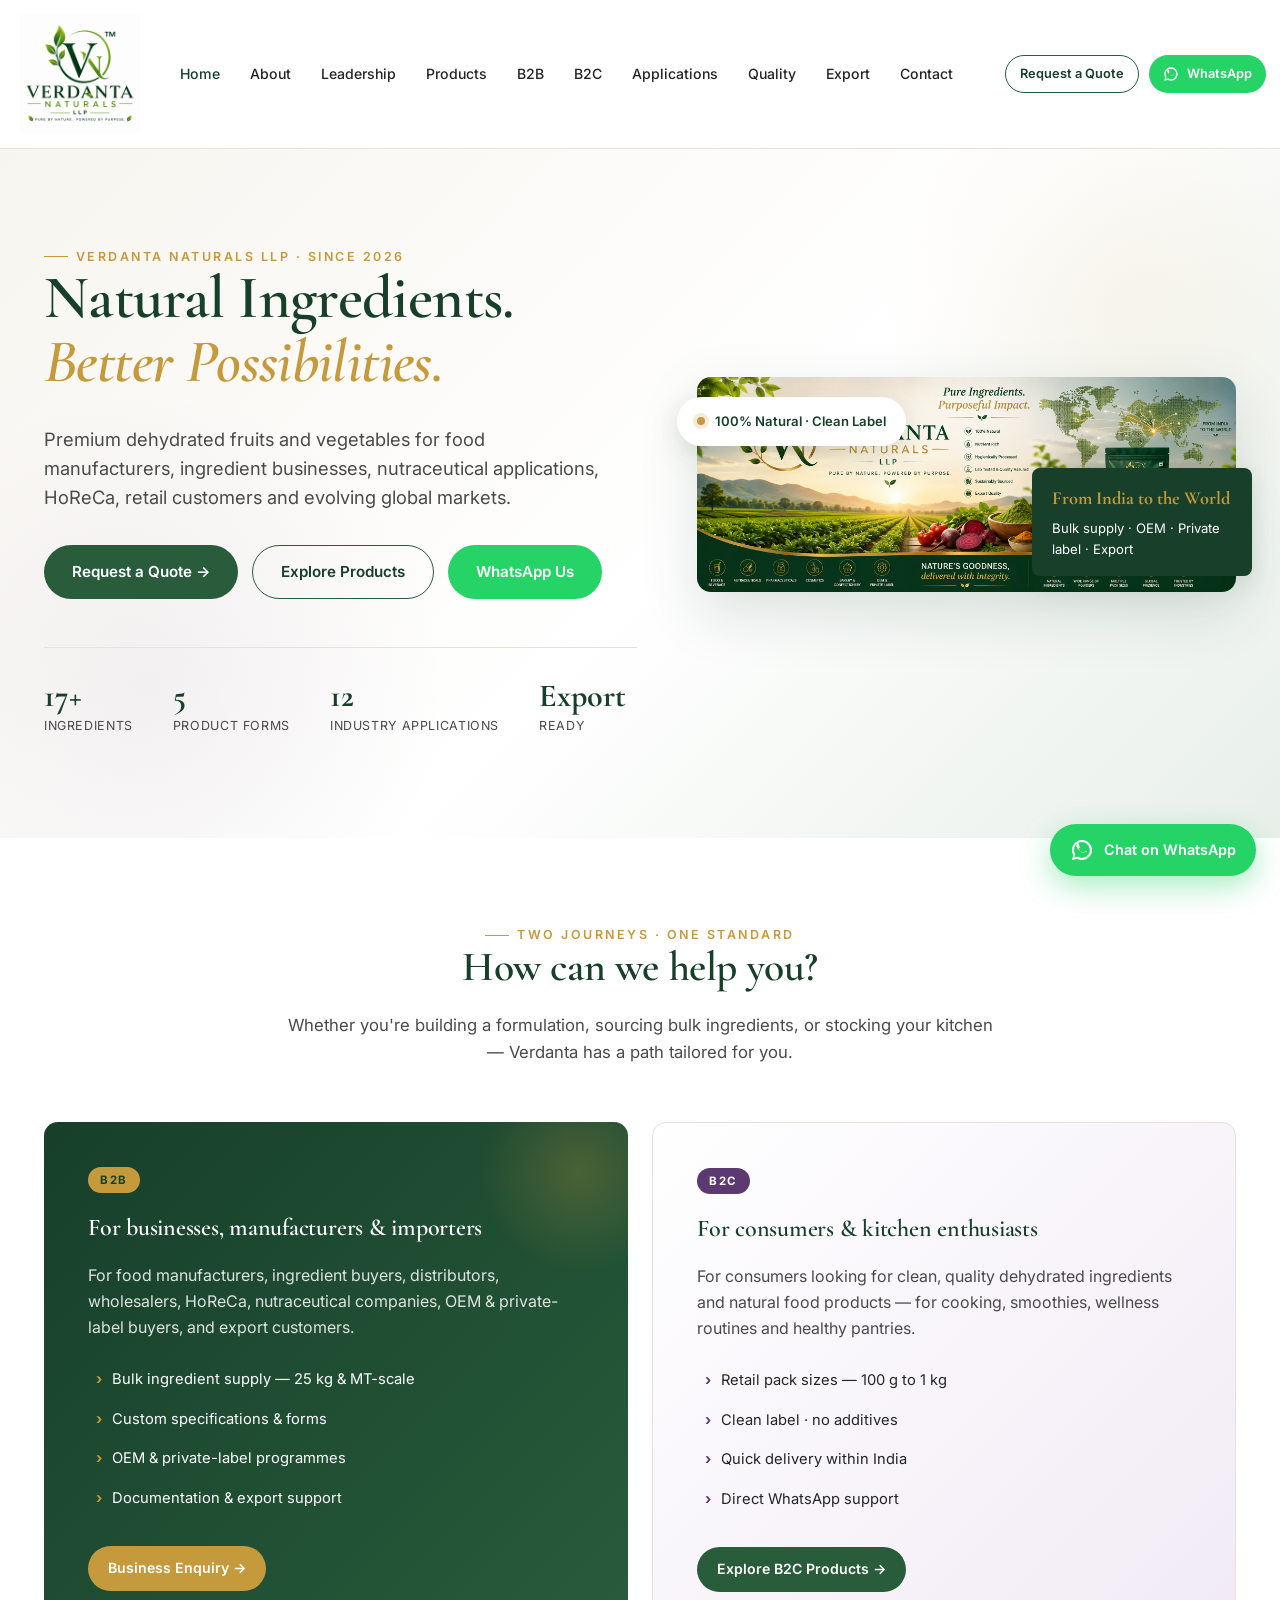
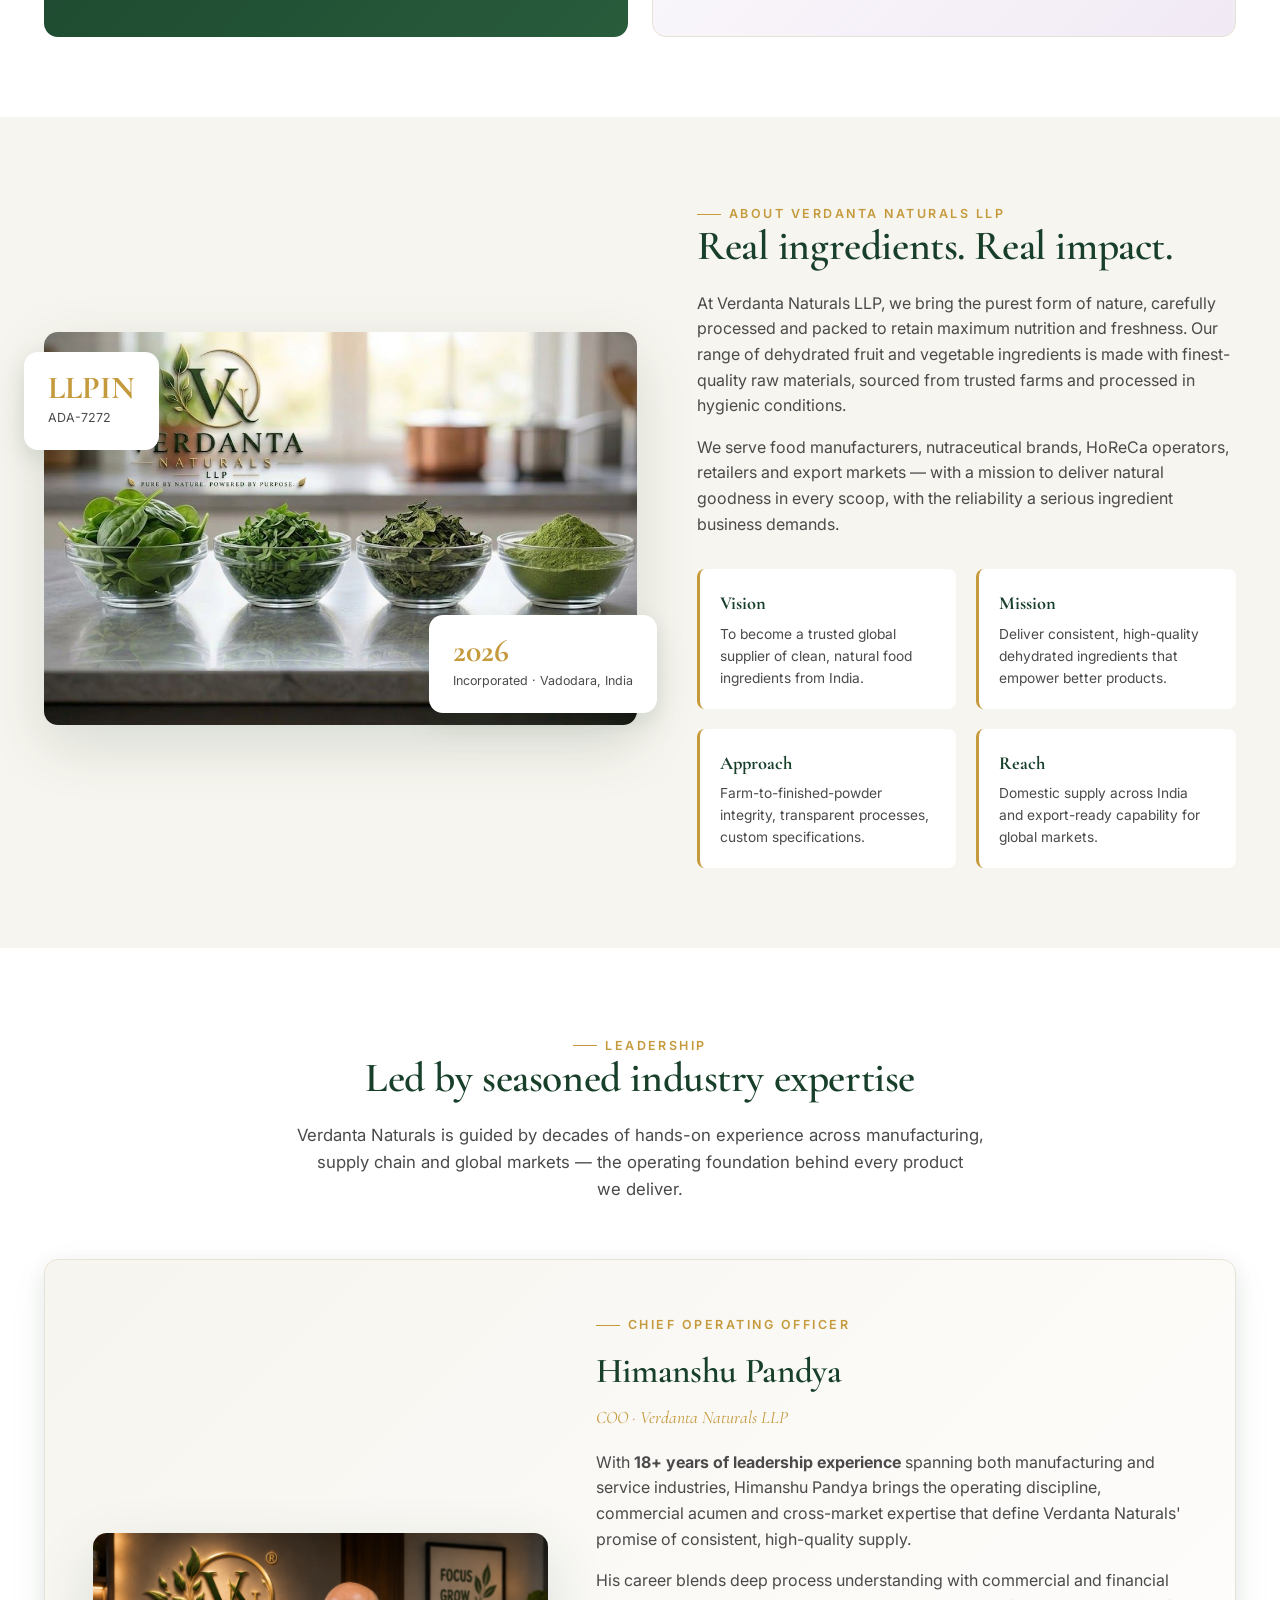
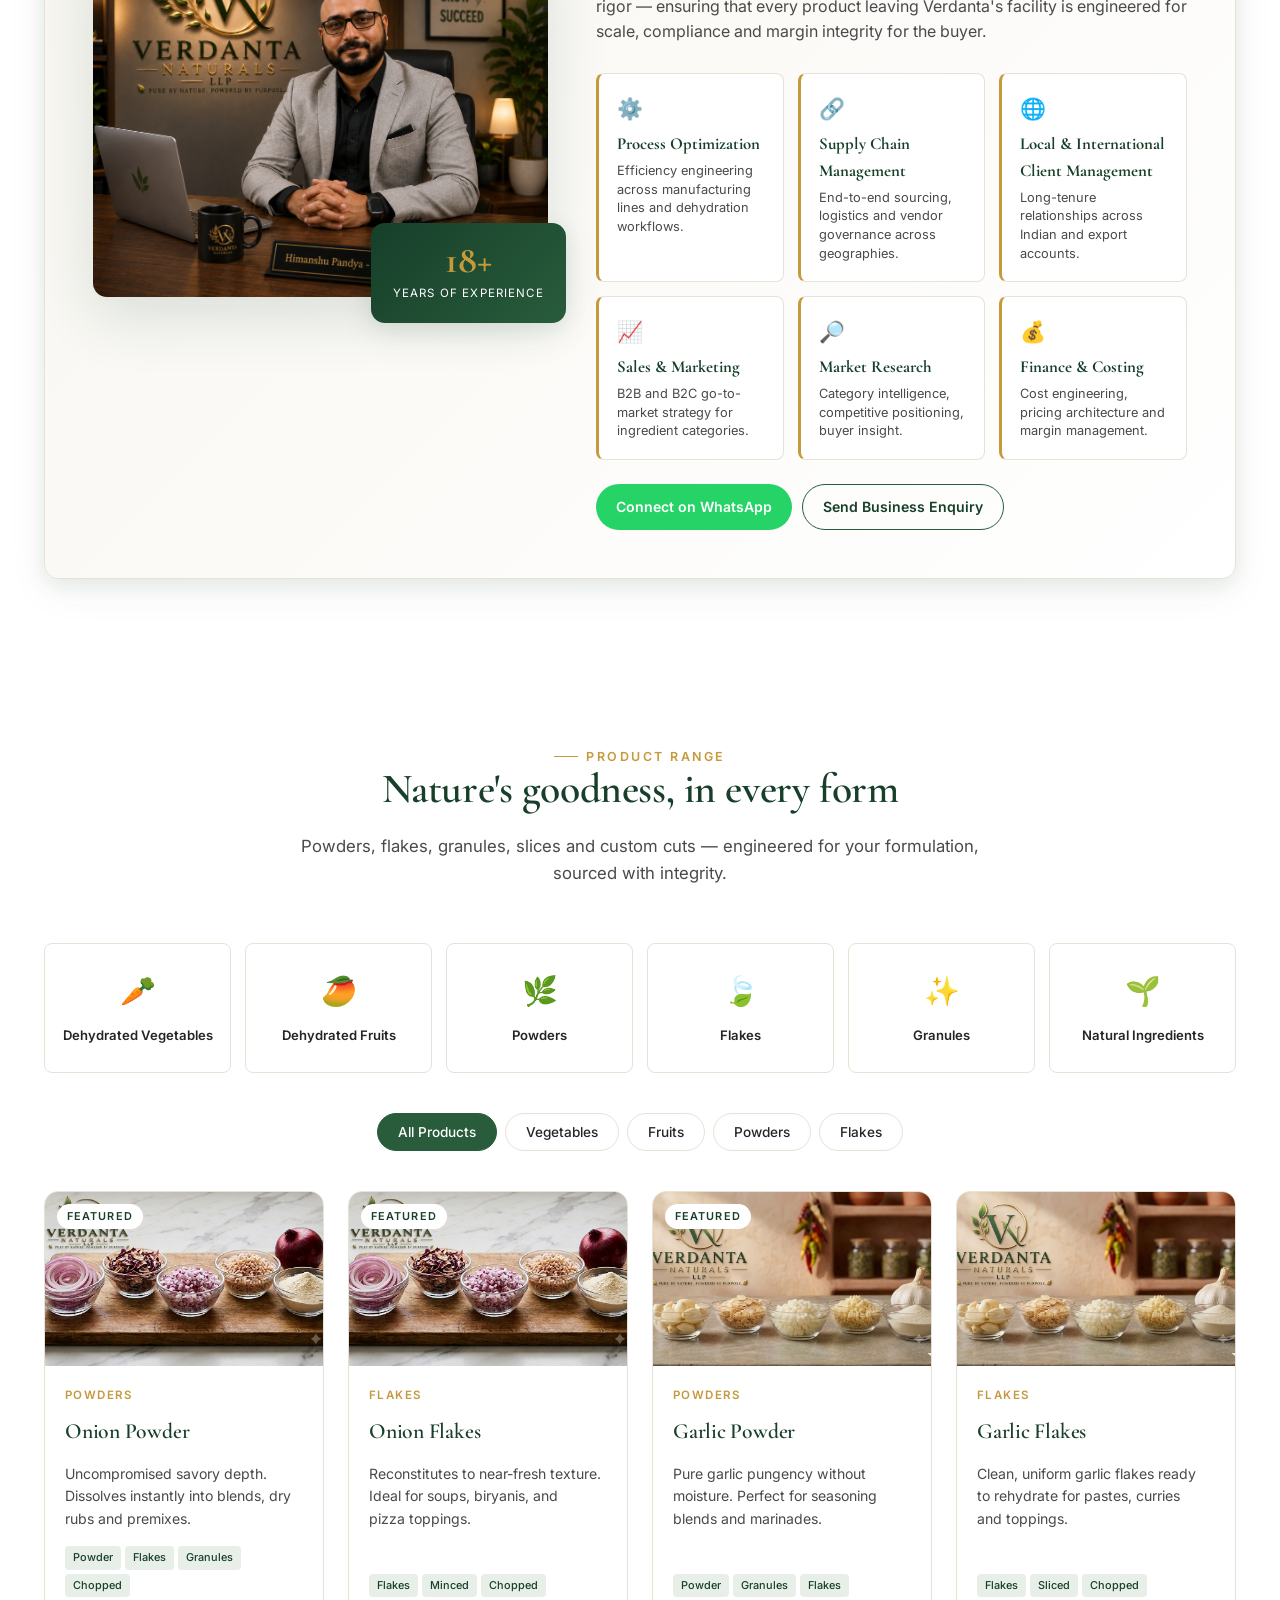
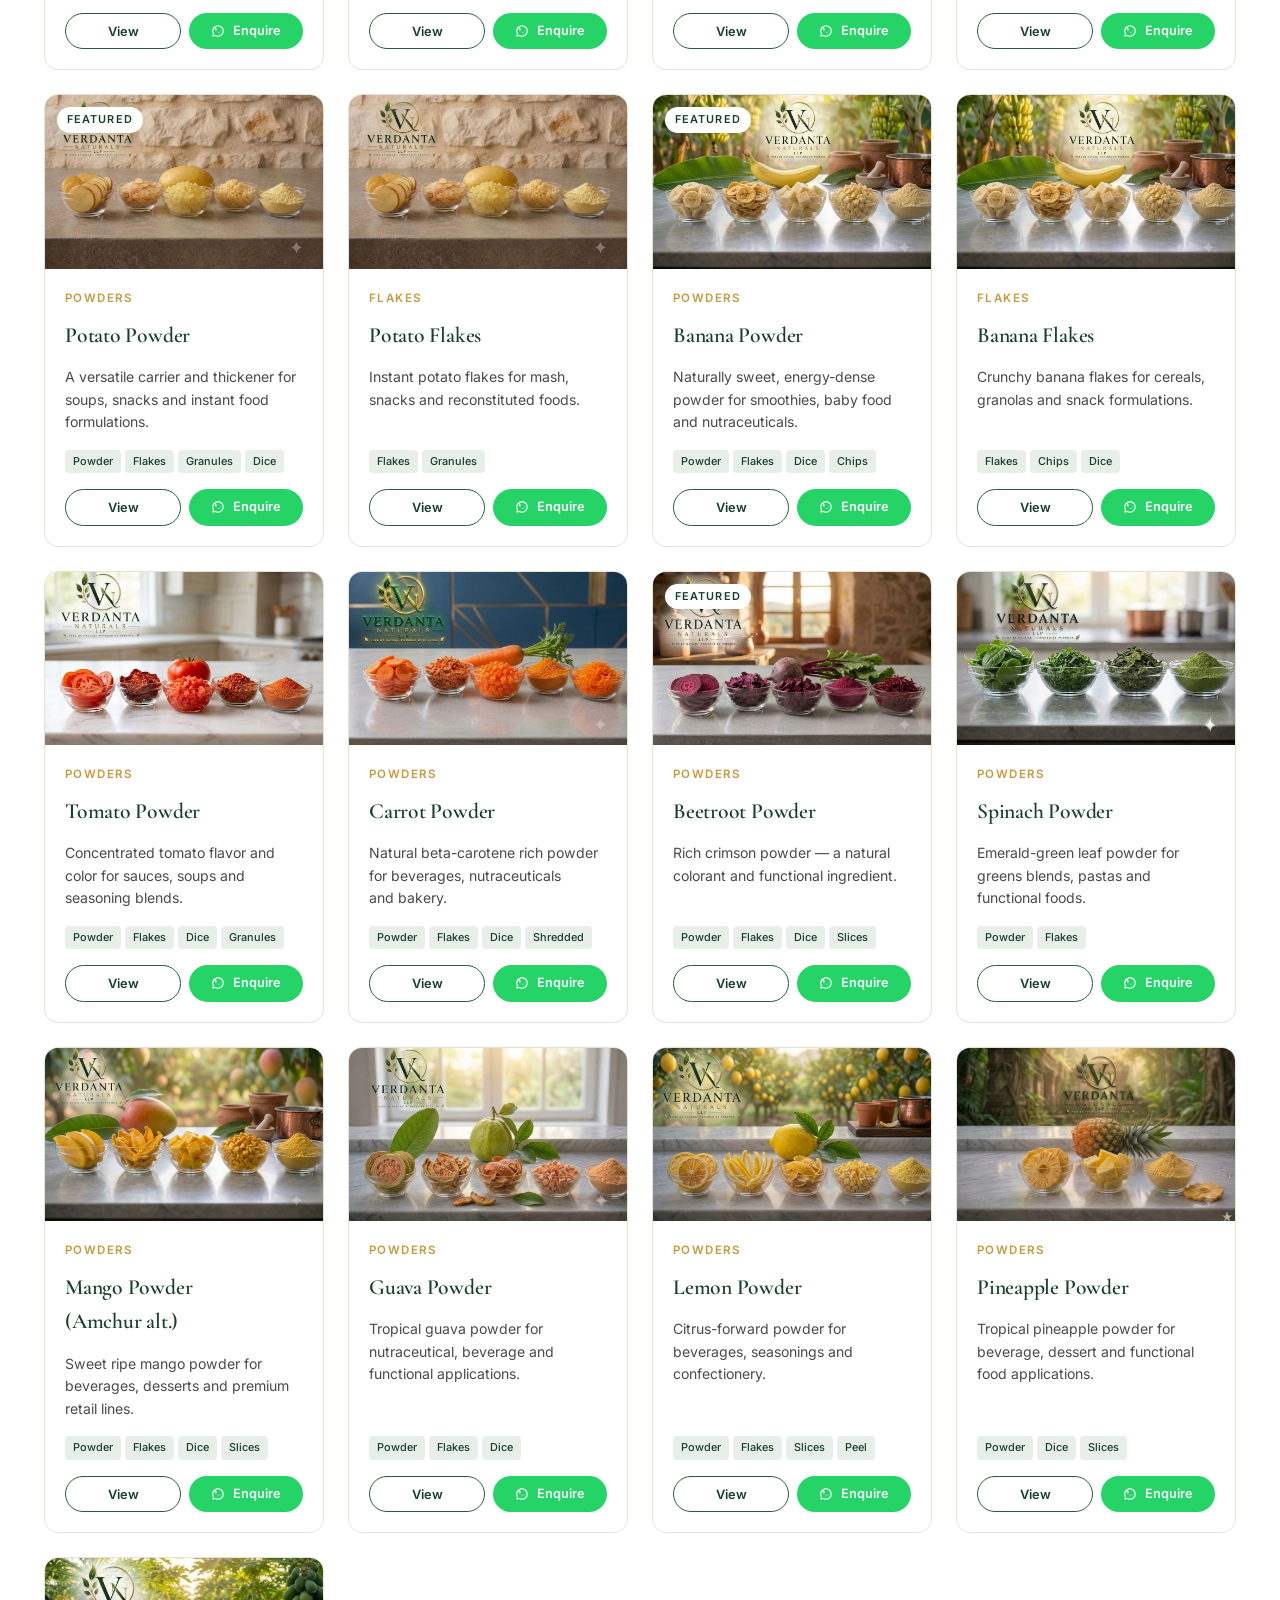
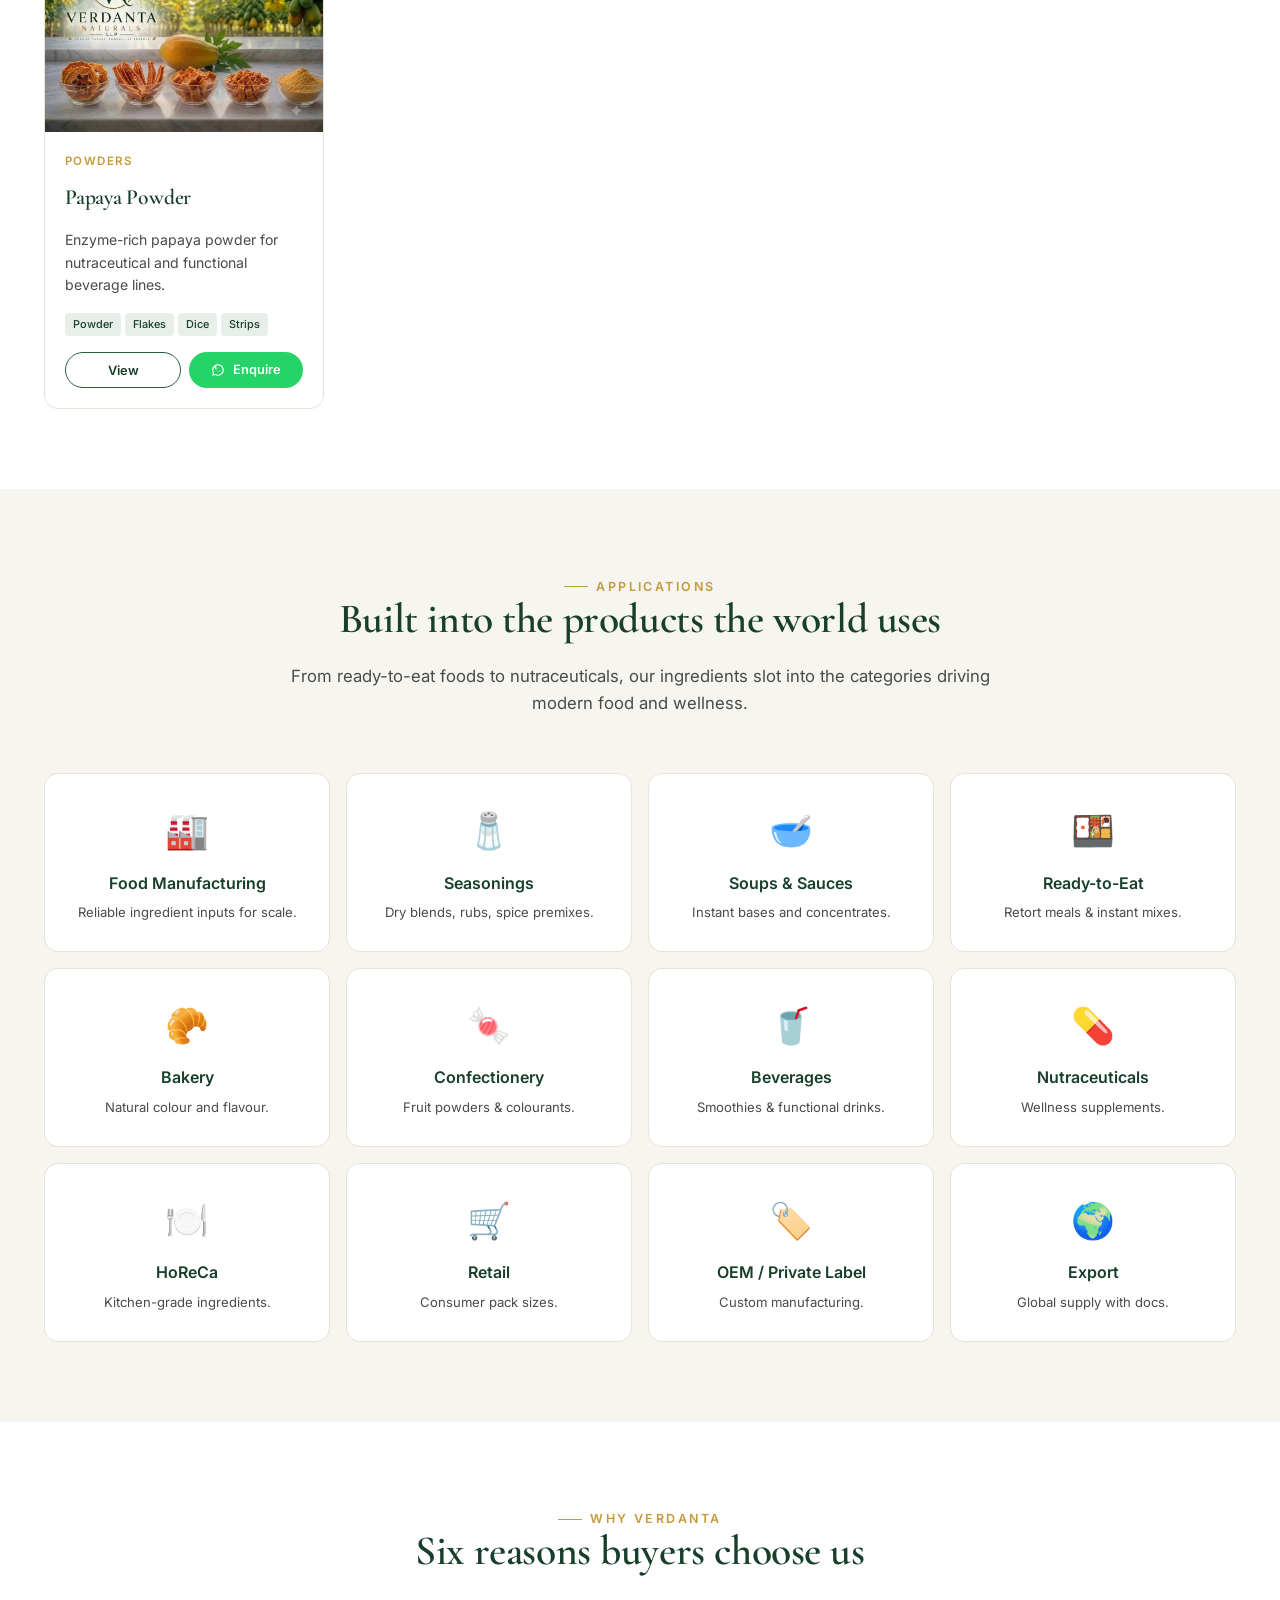
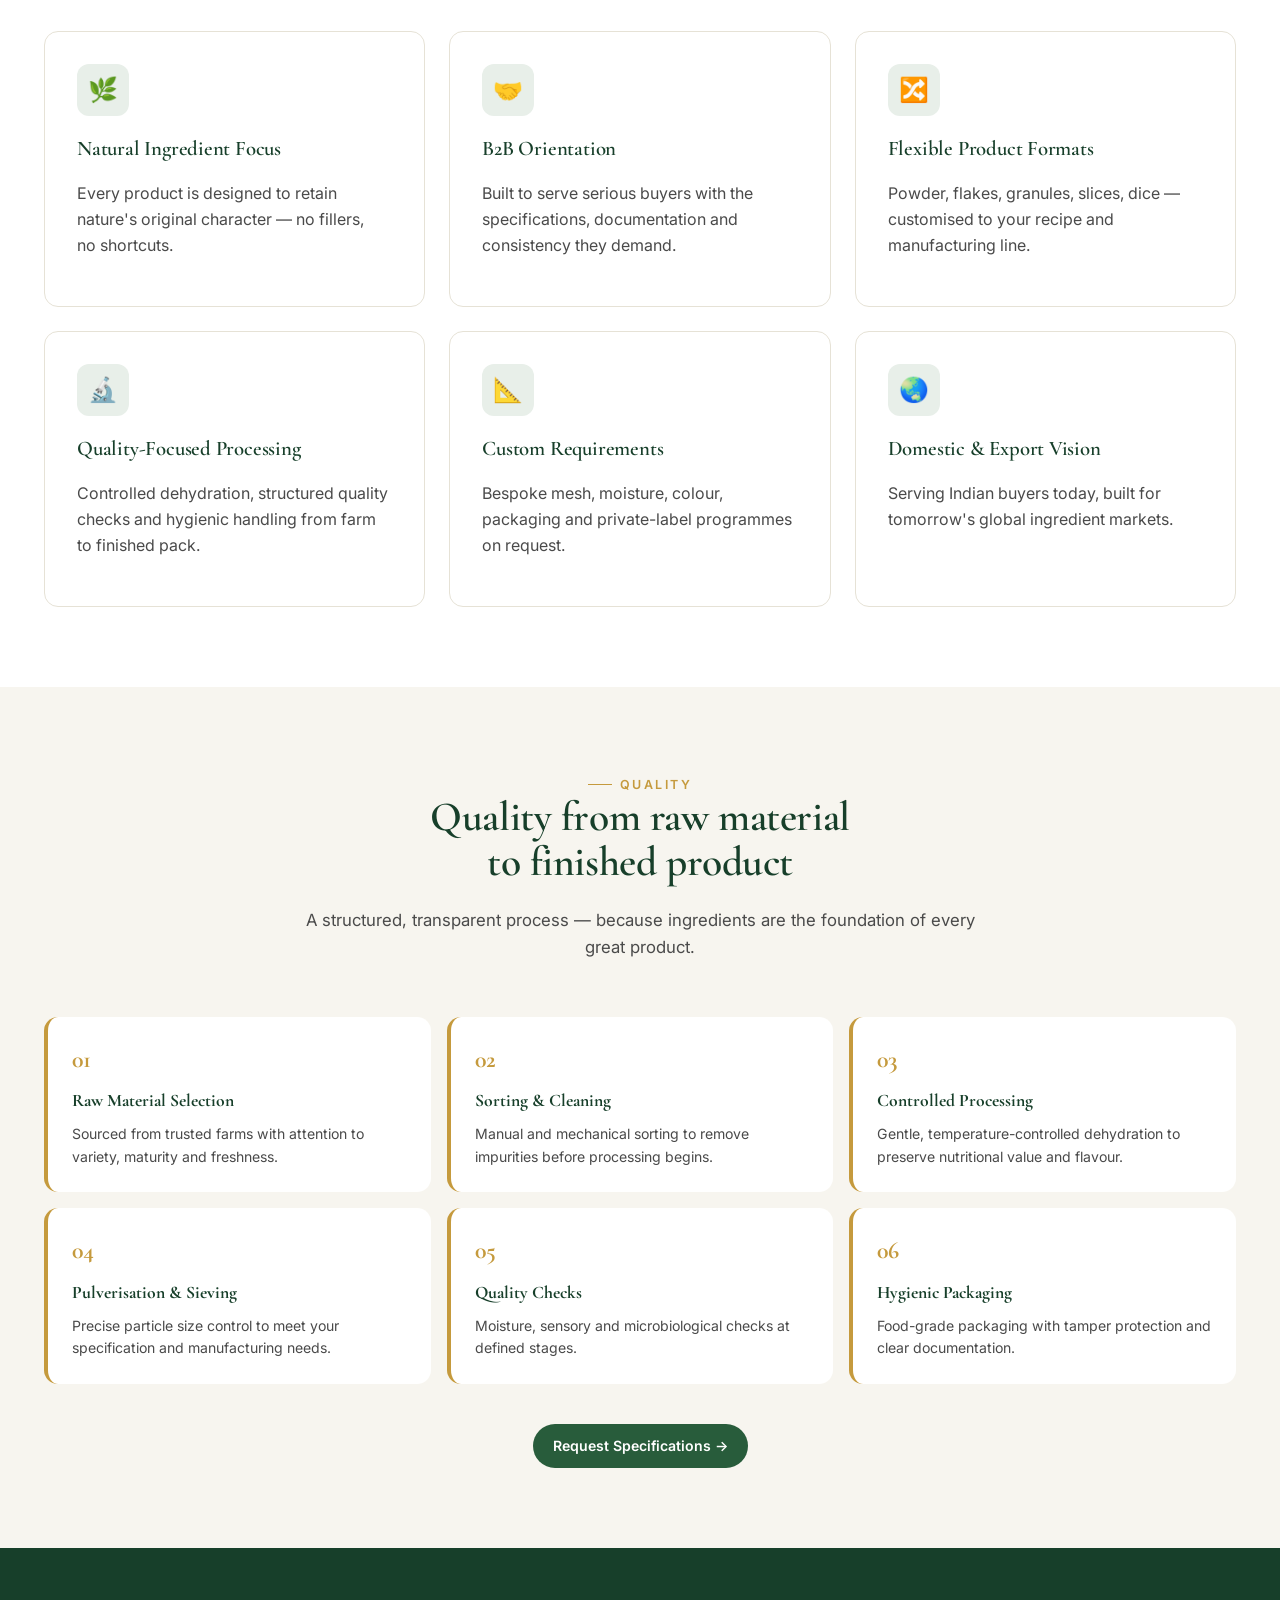
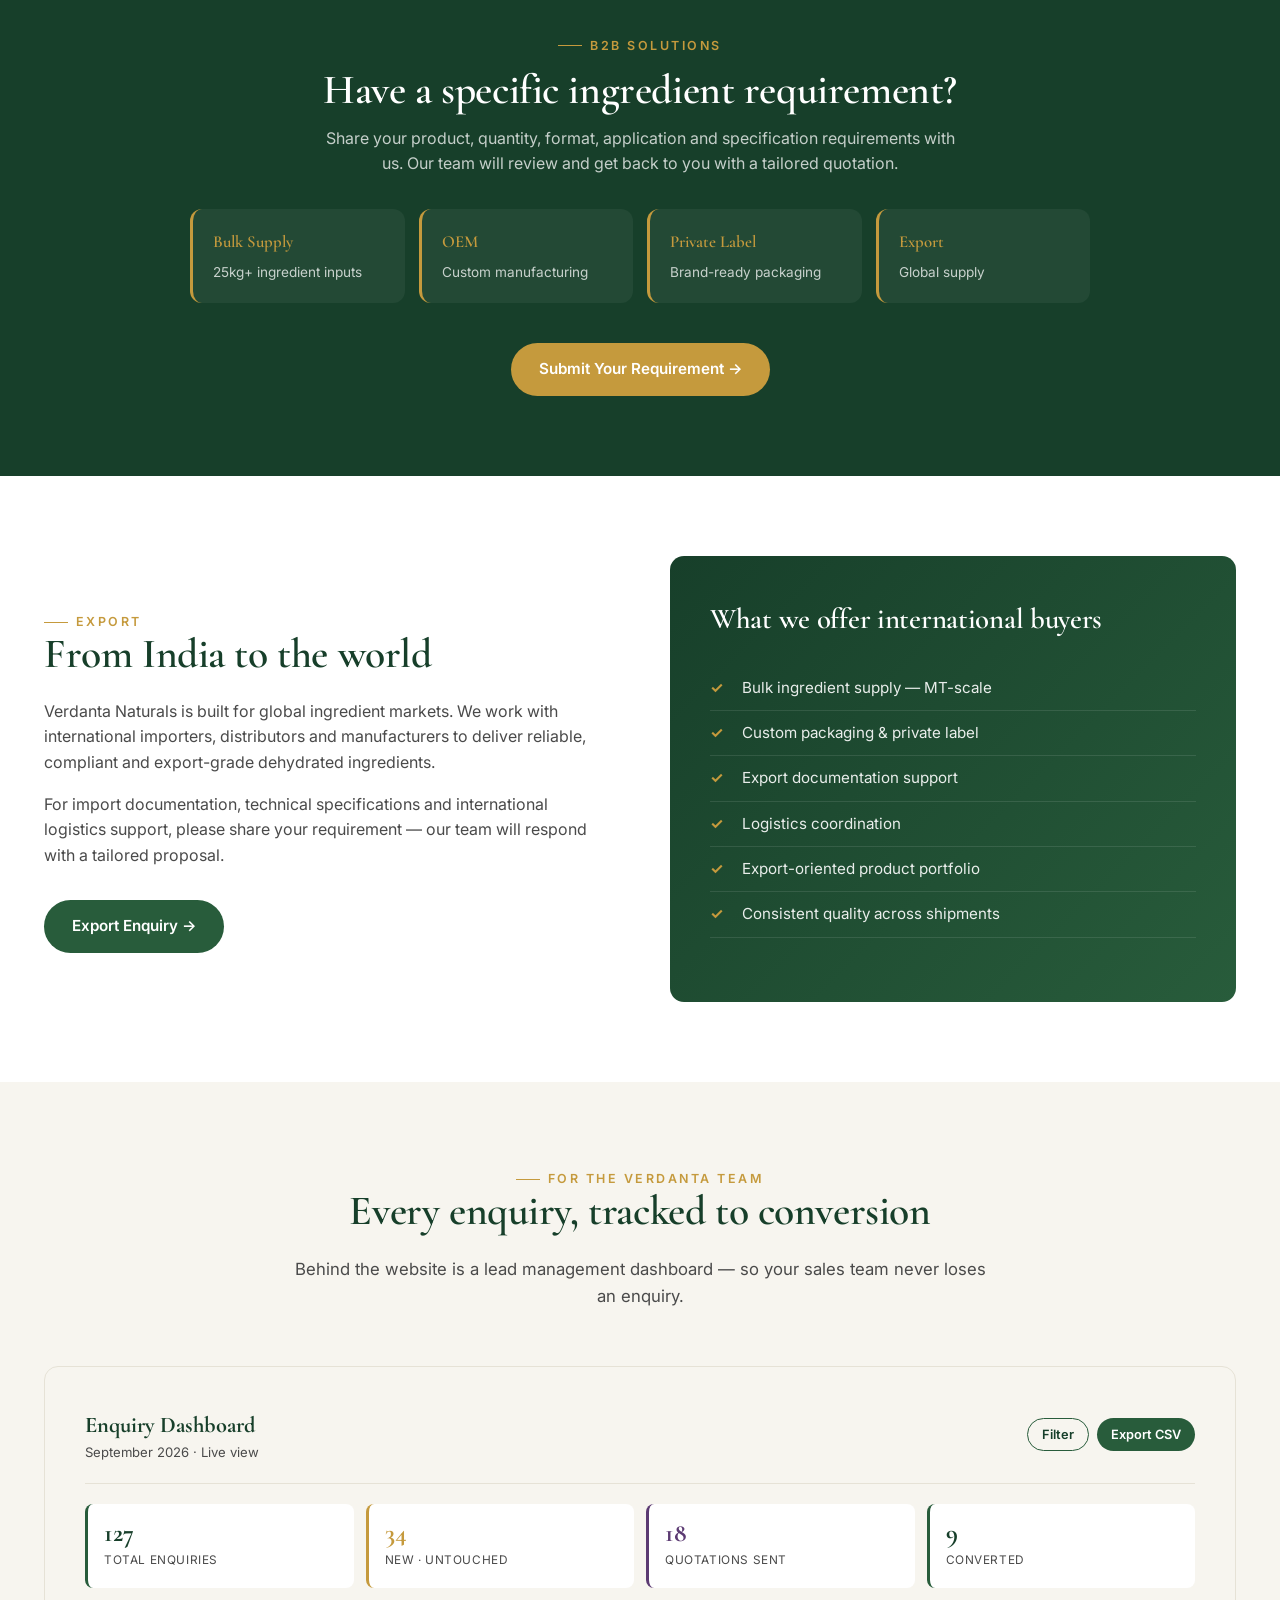
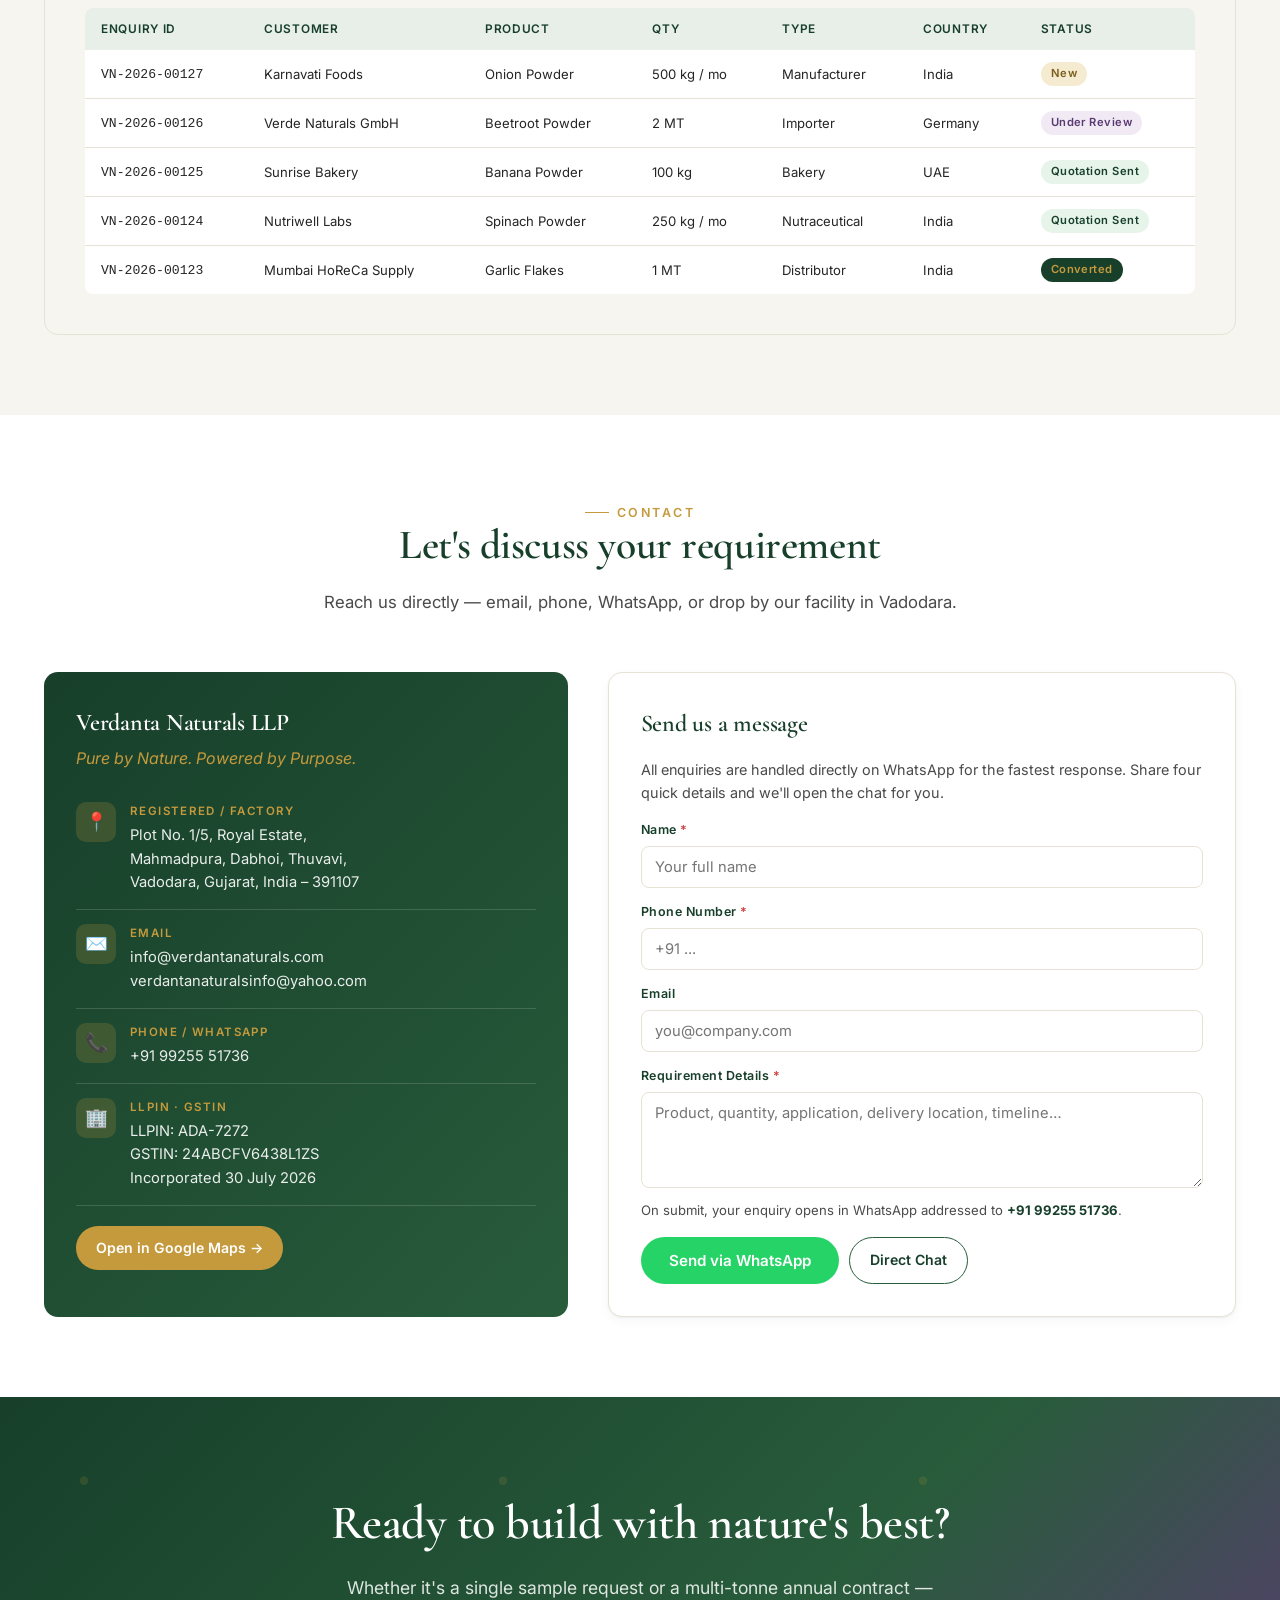
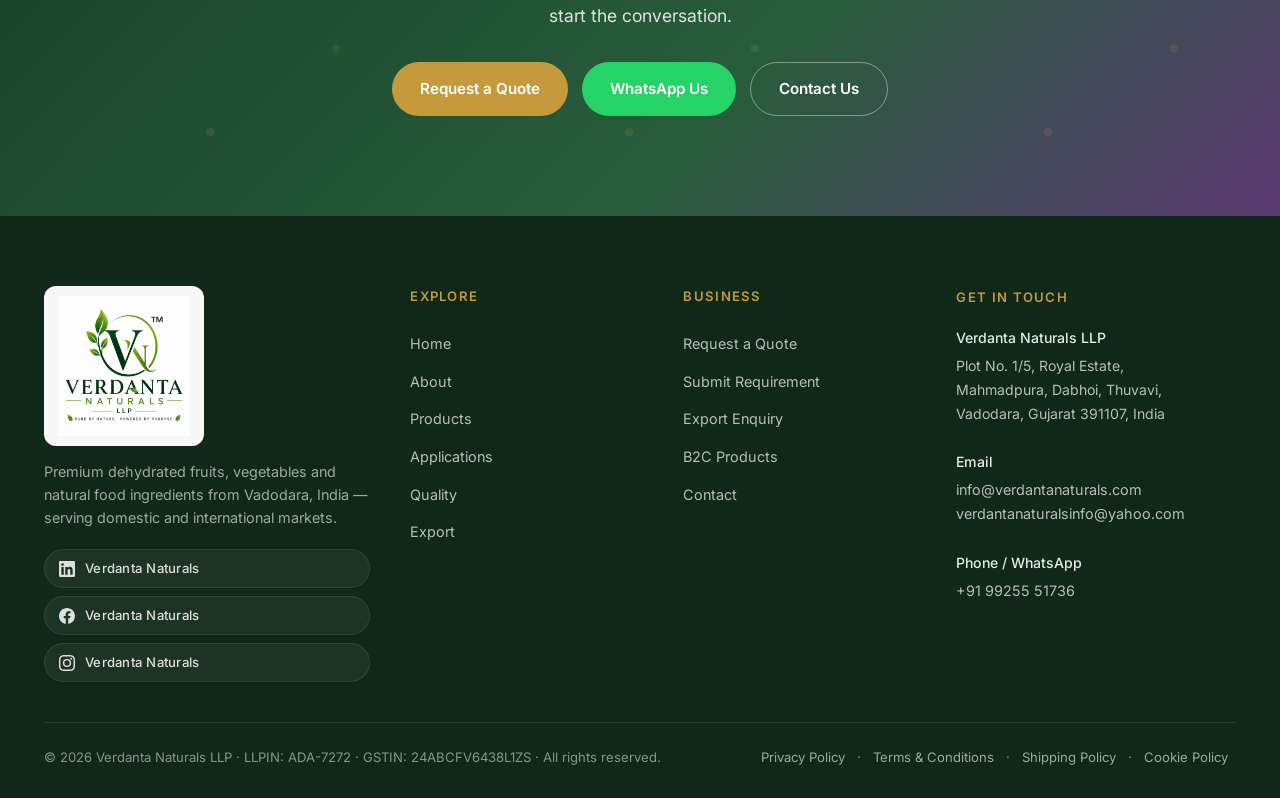
==== commit ee54ade4: "Add files via upload" ====
--- a/index.html
+++ b/index.html
@@ -9,7 +9,354 @@
 <link rel="preconnect" href="https://fonts.googleapis.com">
 <link rel="preconnect" href="https://fonts.gstatic.com" crossorigin>
 <link href="https://fonts.googleapis.com/css2?family=Cormorant+Garamond:wght@500;600;700&family=Inter:wght@300;400;500;600;700&display=swap" rel="stylesheet">
-<link rel="stylesheet" href="css/site.css">
+<style>
+/* Verdanta Naturals — Site Styles */
+:root {
+  --green: #285C3B;
+  --green-deep: #173F2A;
+  --green-soft: #E8EFE9;
+  --purple: #5B3A72;
+  --purple-soft: #F1EAF5;
+  --gold: #C59A3D;
+  --gold-soft: #F5EBD0;
+  --off: #F7F5EF;
+  --char: #252525;
+  --char-soft: #4a4a4a;
+  --white: #ffffff;
+  --line: #e6e2d6;
+  --shadow-sm: 0 1px 2px rgba(23,63,42,.06), 0 4px 12px rgba(23,63,42,.04);
+  --shadow-md: 0 6px 20px rgba(23,63,42,.08), 0 12px 40px rgba(23,63,42,.06);
+  --shadow-lg: 0 20px 60px rgba(23,63,42,.14);
+  --radius: 14px;
+  --radius-sm: 8px;
+  --maxw: 1240px;
+}
+
+* { box-sizing: border-box; }
+html, body { margin: 0; padding: 0; }
+body {
+  font-family: 'Inter', -apple-system, BlinkMacSystemFont, 'Segoe UI', sans-serif;
+  color: var(--char);
+  background: var(--white);
+  line-height: 1.6;
+  -webkit-font-smoothing: antialiased;
+  text-rendering: optimizeLegibility;
+}
+
+h1,h2,h3,h4 { font-family: 'Cormorant Garamond', 'Playfair Display', Georgia, serif; color: var(--green-deep); font-weight: 600; letter-spacing: -.01em; margin: 0 0 .5em; text-wrap: balance; }
+h1 { font-size: clamp(2.2rem, 5vw, 3.8rem); line-height: 1.05; }
+h2 { font-size: clamp(1.8rem, 3.5vw, 2.6rem); line-height: 1.1; }
+h3 { font-size: clamp(1.25rem, 2vw, 1.5rem); }
+h4 { font-size: 1.05rem; font-family: 'Inter', sans-serif; font-weight: 600; letter-spacing: .02em; text-transform: uppercase; color: var(--green); }
+p { text-wrap: pretty; color: var(--char-soft); }
+a { color: var(--green); text-decoration: none; }
+a:hover { color: var(--purple); }
+
+.container { max-width: var(--maxw); margin: 0 auto; padding: 0 24px; }
+.eyebrow { display: inline-flex; align-items: center; gap: 8px; font-size: .78rem; letter-spacing: .2em; text-transform: uppercase; color: var(--gold); font-weight: 600; }
+.eyebrow::before { content: ''; width: 24px; height: 1px; background: var(--gold); }
+
+/* ================= HEADER ================= */
+.hdr { position: sticky; top: 0; z-index: 100; background: rgba(255,255,255,.96); backdrop-filter: blur(12px); border-bottom: 1px solid var(--line); }
+.hdr-inner { display: flex; align-items: center; gap: 28px; padding: 14px 0; }
+.brand { display: flex; align-items: center; gap: 12px; text-decoration: none; }
+.brand img.brand-logo-lg { height: 120px; width: auto; display: block; }
+.brand { flex-direction: column; align-items: flex-start; gap: 4px; }
+.brand-txt { display: flex; flex-direction: column; line-height: 1.1; margin-top: 2px; }
+.brand-txt b { font-family: 'Cormorant Garamond', serif; font-size: 1.05rem; color: var(--green-deep); letter-spacing: .04em; }
+.brand-txt span { font-size: .58rem; letter-spacing: .16em; color: var(--gold); text-transform: uppercase; margin-top: 2px; }
+@media (max-width: 640px) { .brand img.brand-logo-lg { height: 80px; } }
+.nav { display: flex; gap: 6px; margin-left: auto; align-items: center; }
+.nav a { padding: 10px 12px; font-size: .88rem; font-weight: 500; color: var(--char); border-radius: 6px; transition: all .15s; }
+.nav a:hover { background: var(--green-soft); color: var(--green-deep); }
+.nav a.active { color: var(--green-deep); }
+.hdr-cta { display: flex; gap: 10px; margin-left: 12px; }
+.btn { display: inline-flex; align-items: center; gap: 8px; padding: 11px 20px; border-radius: 999px; font-weight: 600; font-size: .88rem; cursor: pointer; border: none; transition: all .2s; text-decoration: none; white-space: nowrap; font-family: inherit; }
+.btn-primary { background: var(--green); color: var(--white); }
+.btn-primary:hover { background: var(--green-deep); color: var(--white); transform: translateY(-1px); box-shadow: var(--shadow-md); }
+.btn-gold { background: var(--gold); color: var(--white); }
+.btn-gold:hover { background: #a37d2b; color: var(--white); }
+.btn-ghost { background: transparent; color: var(--green-deep); border: 1.5px solid var(--green); }
+.btn-ghost:hover { background: var(--green); color: var(--white); }
+.btn-wa { background: #25D366; color: var(--white); }
+.btn-wa:hover { background: #128C7E; color: var(--white); }
+.btn-lg { padding: 14px 28px; font-size: .95rem; }
+.btn-sm { padding: 8px 14px; font-size: .8rem; }
+.menu-toggle { display: none; background: none; border: none; font-size: 1.5rem; cursor: pointer; color: var(--green-deep); }
+
+/* ================= HERO ================= */
+.hero { position: relative; padding: 90px 0 100px; background: linear-gradient(135deg, var(--off) 0%, #ffffff 55%, var(--green-soft) 100%); overflow: hidden; }
+.hero::before { content: ''; position: absolute; top: -100px; right: -100px; width: 500px; height: 500px; background: radial-gradient(circle, rgba(197,154,61,.08), transparent 70%); border-radius: 50%; }
+.hero::after { content: ''; position: absolute; bottom: -150px; left: -150px; width: 600px; height: 600px; background: radial-gradient(circle, rgba(91,58,114,.06), transparent 70%); border-radius: 50%; }
+.hero-grid { display: grid; grid-template-columns: 1.1fr 1fr; gap: 60px; align-items: center; position: relative; z-index: 1; }
+.hero h1 span.acc { color: var(--gold); font-style: italic; }
+.hero .lede { font-size: 1.15rem; color: var(--char-soft); margin: 20px 0 32px; max-width: 560px; }
+.hero-ctas { display: flex; gap: 14px; flex-wrap: wrap; }
+.hero-stats { display: flex; gap: 40px; margin-top: 48px; padding-top: 32px; border-top: 1px solid var(--line); }
+.hero-stats .stat b { display: block; font-family: 'Cormorant Garamond', serif; font-size: 2rem; color: var(--green-deep); line-height: 1; }
+.hero-stats .stat span { font-size: .78rem; color: var(--char-soft); letter-spacing: .05em; text-transform: uppercase; }
+.hero-visual { position: relative; }
+.hero-visual img { width: 100%; height: auto; border-radius: var(--radius); box-shadow: var(--shadow-lg); }
+.hero-badge { position: absolute; top: 20px; left: -20px; background: var(--white); padding: 14px 20px; border-radius: 999px; box-shadow: var(--shadow-md); display: flex; align-items: center; gap: 10px; font-size: .82rem; font-weight: 600; color: var(--green-deep); }
+.hero-badge::before { content: ''; width: 8px; height: 8px; background: var(--gold); border-radius: 50%; box-shadow: 0 0 0 4px rgba(197,154,61,.2); }
+.hero-badge-2 { position: absolute; bottom: 24px; right: -16px; background: var(--green-deep); color: var(--white); padding: 16px 20px; border-radius: var(--radius-sm); box-shadow: var(--shadow-md); font-size: .82rem; max-width: 220px; }
+.hero-badge-2 b { display: block; color: var(--gold); font-family: 'Cormorant Garamond', serif; font-size: 1.15rem; margin-bottom: 4px; }
+
+/* ================= SECTIONS ================= */
+section { padding: 80px 0; }
+.section-head { text-align: center; max-width: 720px; margin: 0 auto 56px; }
+.section-head p { font-size: 1.05rem; margin-top: 12px; }
+.section-alt { background: var(--off); }
+.section-dark { background: var(--green-deep); color: var(--white); }
+.section-dark h2, .section-dark h3, .section-dark h4 { color: var(--white); }
+.section-dark p { color: rgba(255,255,255,.75); }
+
+/* ================= B2B / B2C SPLIT ================= */
+.split { display: grid; grid-template-columns: 1fr 1fr; gap: 24px; }
+.split-card { position: relative; padding: 44px; border-radius: var(--radius); background: var(--white); border: 1px solid var(--line); transition: all .25s; overflow: hidden; }
+.split-card:hover { transform: translateY(-4px); box-shadow: var(--shadow-lg); border-color: transparent; }
+.split-card.b2b { background: linear-gradient(135deg, var(--green-deep), var(--green)); color: var(--white); border: none; }
+.split-card.b2b h3, .split-card.b2b h4 { color: var(--white); }
+.split-card.b2b p { color: rgba(255,255,255,.85); }
+.split-card.b2b::after { content: ''; position: absolute; top: -50px; right: -50px; width: 200px; height: 200px; background: radial-gradient(circle, rgba(197,154,61,.25), transparent 70%); border-radius: 50%; }
+.split-card.b2c { background: linear-gradient(135deg, #fff, var(--purple-soft)); }
+.split-card .tag { display: inline-block; padding: 4px 12px; border-radius: 999px; font-size: .72rem; letter-spacing: .15em; text-transform: uppercase; font-weight: 700; margin-bottom: 16px; }
+.split-card.b2b .tag { background: var(--gold); color: var(--green-deep); }
+.split-card.b2c .tag { background: var(--purple); color: var(--white); }
+.split-card ul { list-style: none; padding: 0; margin: 20px 0 28px; }
+.split-card ul li { padding: 8px 0; padding-left: 24px; position: relative; font-size: .92rem; }
+.split-card ul li::before { content: '›'; position: absolute; left: 8px; font-weight: 700; color: var(--gold); }
+.split-card.b2c ul li::before { color: var(--purple); }
+
+/* ================= CATEGORY GRID ================= */
+.cat-grid { display: grid; grid-template-columns: repeat(6, 1fr); gap: 14px; }
+.cat-item { padding: 24px 16px; text-align: center; background: var(--white); border: 1px solid var(--line); border-radius: var(--radius-sm); cursor: pointer; transition: all .2s; }
+.cat-item:hover { border-color: var(--green); background: var(--green-soft); transform: translateY(-2px); }
+.cat-item .ic { font-size: 1.8rem; margin-bottom: 8px; display: block; }
+.cat-item .lb { font-size: .82rem; font-weight: 600; color: var(--char); }
+
+/* ================= PRODUCT GRID ================= */
+.product-filters { display: flex; gap: 8px; flex-wrap: wrap; justify-content: center; margin-bottom: 40px; }
+.filter-chip { padding: 10px 20px; border-radius: 999px; border: 1.5px solid var(--line); background: var(--white); cursor: pointer; font-size: .85rem; font-weight: 500; transition: all .15s; font-family: inherit; color: var(--char); }
+.filter-chip:hover { border-color: var(--green); color: var(--green); }
+.filter-chip.active { background: var(--green); color: var(--white); border-color: var(--green); }
+.p-grid { display: grid; grid-template-columns: repeat(4, 1fr); gap: 24px; }
+.p-card { background: var(--white); border: 1px solid var(--line); border-radius: var(--radius); overflow: hidden; transition: all .25s; display: flex; flex-direction: column; }
+.p-card:hover { transform: translateY(-4px); box-shadow: var(--shadow-lg); border-color: transparent; }
+.p-img { aspect-ratio: 16/10; overflow: hidden; background: var(--off); position: relative; }
+.p-img img { width: 100%; height: 100%; object-fit: cover; transition: transform .5s; }
+.p-card:hover .p-img img { transform: scale(1.05); }
+.p-tag { position: absolute; top: 12px; left: 12px; background: var(--white); padding: 4px 10px; border-radius: 999px; font-size: .68rem; font-weight: 600; letter-spacing: .1em; text-transform: uppercase; color: var(--green-deep); }
+.p-body { padding: 20px; flex: 1; display: flex; flex-direction: column; }
+.p-body h3 { font-family: 'Cormorant Garamond', serif; font-size: 1.35rem; margin: 0 0 6px; }
+.p-cat { font-size: .72rem; letter-spacing: .12em; text-transform: uppercase; color: var(--gold); font-weight: 600; margin-bottom: 10px; }
+.p-desc { font-size: .88rem; margin: 8px 0 16px; flex: 1; }
+.p-forms { display: flex; flex-wrap: wrap; gap: 4px; margin-bottom: 16px; }
+.p-forms span { font-size: .68rem; padding: 3px 8px; background: var(--green-soft); color: var(--green-deep); border-radius: 4px; font-weight: 500; }
+.p-actions { display: flex; gap: 8px; margin-top: auto; }
+.p-actions .btn { flex: 1; justify-content: center; }
+
+/* ================= WHY / QUALITY ================= */
+.why-grid { display: grid; grid-template-columns: repeat(3, 1fr); gap: 24px; }
+.why-item { padding: 32px; background: var(--white); border-radius: var(--radius); border: 1px solid var(--line); transition: all .2s; }
+.why-item:hover { border-color: var(--gold); box-shadow: var(--shadow-md); }
+.why-ic { width: 52px; height: 52px; border-radius: 12px; background: var(--green-soft); display: flex; align-items: center; justify-content: center; font-size: 1.5rem; margin-bottom: 16px; }
+.why-item.dark .why-ic { background: rgba(255,255,255,.1); }
+
+.quality-flow { display: grid; grid-template-columns: repeat(3, 1fr); gap: 16px; margin-top: 40px; }
+.q-step { padding: 24px; background: var(--white); border-radius: var(--radius); border-left: 4px solid var(--gold); }
+.q-step b { font-family: 'Cormorant Garamond', serif; font-size: 1.5rem; color: var(--gold); display: block; margin-bottom: 8px; }
+.q-step h4 { color: var(--green-deep); margin: 0 0 8px; text-transform: none; letter-spacing: 0; font-size: 1.1rem; font-family: 'Cormorant Garamond',serif; font-weight: 700; }
+.q-step p { font-size: .88rem; margin: 0; }
+
+/* ================= APPLICATIONS ================= */
+.apps-grid { display: grid; grid-template-columns: repeat(4, 1fr); gap: 16px; }
+.app-card { padding: 28px 20px; background: var(--white); border-radius: var(--radius); text-align: center; border: 1px solid var(--line); transition: all .2s; cursor: pointer; }
+.app-card:hover { transform: translateY(-3px); box-shadow: var(--shadow-md); border-color: var(--green); }
+.app-card .ic { font-size: 2.2rem; margin-bottom: 12px; display: block; }
+.app-card h4 { color: var(--green-deep); font-family: inherit; text-transform: none; letter-spacing: 0; margin: 0 0 6px; font-size: 1rem; }
+.app-card p { font-size: .82rem; margin: 0; }
+
+/* ================= EXPORT SECTION ================= */
+.export-grid { display: grid; grid-template-columns: 1fr 1fr; gap: 60px; align-items: center; }
+.export-viz { position: relative; padding: 40px; background: linear-gradient(135deg, var(--green-deep), var(--green)); border-radius: var(--radius); color: var(--white); }
+.export-viz h3 { color: var(--white); font-size: 1.8rem; }
+.export-features { list-style: none; padding: 0; margin: 24px 0; }
+.export-features li { padding: 10px 0 10px 32px; position: relative; font-size: .95rem; color: rgba(255,255,255,.9); border-bottom: 1px solid rgba(255,255,255,.1); }
+.export-features li::before { content: '✓'; position: absolute; left: 0; color: var(--gold); font-weight: 700; }
+
+/* ================= FINAL CTA ================= */
+.final-cta { background: linear-gradient(135deg, var(--green-deep), var(--green) 60%, var(--purple)); padding: 100px 0; text-align: center; color: var(--white); position: relative; overflow: hidden; }
+.final-cta::before { content: ''; position: absolute; inset: 0; background: url("data:image/svg+xml;utf8,<svg xmlns='http://www.w3.org/2000/svg' viewBox='0 0 100 100'><circle cx='20' cy='20' r='1' fill='%23C59A3D' opacity='0.15'/><circle cx='80' cy='60' r='1' fill='%23C59A3D' opacity='0.15'/><circle cx='50' cy='80' r='1' fill='%23C59A3D' opacity='0.15'/></svg>"); }
+.final-cta h2 { color: var(--white); font-size: clamp(2rem, 4vw, 3rem); }
+.final-cta p { color: rgba(255,255,255,.85); font-size: 1.1rem; max-width: 600px; margin: 16px auto 32px; }
+.final-cta .btns { display: flex; gap: 14px; justify-content: center; flex-wrap: wrap; position: relative; }
+
+/* ================= FOOTER ================= */
+footer { background: #0f2818; color: rgba(255,255,255,.7); padding: 70px 0 30px; }
+.foot-grid { display: grid; grid-template-columns: 1.4fr 1fr 1fr 1.2fr; gap: 40px; margin-bottom: 40px; }
+.foot-grid h4 { color: var(--gold); font-family: inherit; letter-spacing: .1em; margin-bottom: 18px; font-size: .82rem; }
+.foot-grid ul { list-style: none; padding: 0; margin: 0; }
+.foot-grid li { padding: 6px 0; }
+.foot-grid a { color: rgba(255,255,255,.7); font-size: .9rem; }
+.foot-grid a:hover { color: var(--gold); }
+.foot-brand img.foot-logo-lg { height: 160px; margin-bottom: 14px; background: rgba(255,255,255,.96); padding: 10px 14px; border-radius: 12px; display: block; }
+.foot-brand-name { font-family: 'Cormorant Garamond', serif; font-size: 1.25rem; color: var(--gold); letter-spacing: .06em; font-weight: 700; margin-bottom: 12px; }
+.foot-brand p { font-size: .9rem; color: rgba(255,255,255,.6); margin: 8px 0 20px; }
+@media (max-width: 640px) { .foot-brand img.foot-logo-lg { height: 120px; } }
+.foot-social { display: flex; flex-direction: column; gap: 8px; margin-top: 4px; }
+.foot-social a { display: inline-flex; align-items: center; gap: 10px; padding: 8px 14px; border-radius: 999px; background: rgba(255,255,255,.06); color: rgba(255,255,255,.85); font-size: .82rem; font-weight: 500; text-decoration: none; transition: all .18s; border: 1px solid rgba(255,255,255,.08); }
+.foot-social a:hover { background: var(--gold); color: var(--green-deep); border-color: var(--gold); transform: translateX(2px); }
+.foot-social a svg { width: 16px; height: 16px; flex-shrink: 0; }
+.foot-social a span { letter-spacing: .02em; }
+.foot-contact { font-size: .88rem; line-height: 1.7; }
+.foot-contact b { color: rgba(255,255,255,.9); display: block; margin-bottom: 4px; font-weight: 500; }
+.foot-bottom { padding-top: 24px; border-top: 1px solid rgba(255,255,255,.1); display: flex; justify-content: space-between; align-items: center; font-size: .82rem; color: rgba(255,255,255,.5); flex-wrap: wrap; gap: 12px; }
+.foot-bottom a { color: rgba(255,255,255,.6); margin: 0 8px; }
+
+/* ================= WHATSAPP FLOAT ================= */
+.wa-float { position: fixed; bottom: 24px; right: 24px; z-index: 90; background: #25D366; color: white; padding: 14px 20px; border-radius: 999px; font-weight: 600; font-size: .9rem; box-shadow: 0 10px 30px rgba(37,211,102,.4); display: flex; align-items: center; gap: 10px; cursor: pointer; text-decoration: none; transition: all .2s; }
+.wa-float:hover { transform: translateY(-2px) scale(1.03); color: white; box-shadow: 0 14px 40px rgba(37,211,102,.5); }
+.wa-float .wa-ic { width: 24px; height: 24px; }
+
+/* ================= MODAL ================= */
+.modal-backdrop { position: fixed; inset: 0; background: rgba(23,63,42,.5); backdrop-filter: blur(6px); z-index: 200; display: none; align-items: flex-start; justify-content: center; padding: 40px 20px; overflow-y: auto; }
+.modal-backdrop.open { display: flex; animation: fadeIn .2s; }
+@keyframes fadeIn { from { opacity: 0; } to { opacity: 1; } }
+.modal { background: var(--white); border-radius: var(--radius); max-width: 900px; width: 100%; box-shadow: var(--shadow-lg); position: relative; margin: auto; animation: slideUp .3s; }
+@keyframes slideUp { from { transform: translateY(20px); opacity: 0; } to { transform: translateY(0); opacity: 1; } }
+.modal-close { position: absolute; top: 14px; right: 14px; width: 36px; height: 36px; border-radius: 50%; border: none; background: var(--off); font-size: 1.2rem; cursor: pointer; color: var(--char); z-index: 2; }
+.modal-close:hover { background: var(--green); color: var(--white); }
+.modal-header { padding: 32px 40px 20px; border-bottom: 1px solid var(--line); }
+.modal-header .eyebrow { margin-bottom: 8px; }
+.modal-header h2 { margin: 0; font-size: 2rem; }
+.modal-header p { margin: 8px 0 0; font-size: .95rem; }
+.modal-body { padding: 32px 40px; }
+.modal-footer { padding: 20px 40px 32px; border-top: 1px solid var(--line); display: flex; justify-content: flex-end; gap: 10px; }
+
+/* ================= FORMS ================= */
+.form-grid { display: grid; grid-template-columns: 1fr 1fr; gap: 14px 18px; }
+.form-grid .full { grid-column: 1 / -1; }
+.field { display: flex; flex-direction: column; gap: 6px; }
+.field label { font-size: .78rem; font-weight: 600; color: var(--green-deep); letter-spacing: .04em; }
+.field label .req { color: #d13d3d; }
+.field input, .field select, .field textarea { padding: 11px 13px; border: 1.5px solid var(--line); border-radius: 8px; font-family: inherit; font-size: .92rem; background: var(--white); color: var(--char); transition: border-color .15s; }
+.field input:focus, .field select:focus, .field textarea:focus { outline: none; border-color: var(--green); box-shadow: 0 0 0 3px rgba(40,92,59,.1); }
+.field textarea { resize: vertical; min-height: 90px; }
+.form-section { margin-bottom: 28px; }
+.form-section-title { font-size: .78rem; letter-spacing: .15em; text-transform: uppercase; color: var(--gold); font-weight: 700; padding-bottom: 8px; margin-bottom: 16px; border-bottom: 1px solid var(--line); display: flex; align-items: center; gap: 10px; }
+.form-section-title span { width: 24px; height: 24px; border-radius: 50%; background: var(--gold); color: var(--white); display: inline-flex; align-items: center; justify-content: center; font-size: .78rem; }
+.check-row { display: flex; align-items: flex-start; gap: 10px; font-size: .88rem; color: var(--char-soft); padding: 8px 0; }
+.check-row input[type="checkbox"] { margin-top: 3px; }
+.radio-row { display: flex; gap: 20px; padding: 6px 0; }
+.radio-row label { font-size: .9rem; font-weight: 500; color: var(--char); display: flex; align-items: center; gap: 6px; letter-spacing: 0; text-transform: none; cursor: pointer; }
+
+.form-success { text-align: center; padding: 60px 40px; }
+.form-success .ok-ic { width: 80px; height: 80px; border-radius: 50%; background: var(--green-soft); color: var(--green); display: inline-flex; align-items: center; justify-content: center; font-size: 2.5rem; margin-bottom: 20px; }
+.form-success h2 { color: var(--green-deep); }
+.form-success .eid { display: inline-block; padding: 10px 20px; background: var(--gold-soft); border-radius: 8px; font-family: 'JetBrains Mono', 'Courier New', monospace; font-weight: 700; color: var(--green-deep); letter-spacing: .05em; margin: 16px 0; border: 1.5px dashed var(--gold); }
+
+/* ================= ABOUT / STATS ================= */
+.about-grid { display: grid; grid-template-columns: 1.1fr 1fr; gap: 60px; align-items: center; }
+.about-visual { position: relative; }
+.about-visual img { width: 100%; border-radius: var(--radius); box-shadow: var(--shadow-lg); }
+.about-badge { position: absolute; padding: 20px 24px; background: var(--white); border-radius: var(--radius); box-shadow: var(--shadow-md); }
+.about-badge b { display: block; font-family: 'Cormorant Garamond',serif; font-size: 2rem; color: var(--gold); line-height: 1; }
+.about-badge span { font-size: .78rem; color: var(--char-soft); }
+.about-badge.b1 { top: 20px; left: -20px; }
+.about-badge.b2 { bottom: 20px; right: -20px; }
+
+.pillars { display: grid; grid-template-columns: 1fr 1fr; gap: 20px; margin-top: 32px; }
+.pillar { padding: 20px; background: var(--white); border-radius: var(--radius-sm); border-left: 3px solid var(--gold); }
+.pillar h4 { color: var(--green-deep); text-transform: none; letter-spacing: 0; font-family: 'Cormorant Garamond',serif; font-weight: 700; font-size: 1.15rem; margin-bottom: 4px; }
+.pillar p { font-size: .86rem; margin: 0; }
+
+/* ================= CONTACT ================= */
+.contact-grid { display: grid; grid-template-columns: 1fr 1.2fr; gap: 40px; }
+.contact-info-card { padding: 32px; background: linear-gradient(135deg, var(--green-deep), var(--green)); color: var(--white); border-radius: var(--radius); }
+.contact-info-card h3 { color: var(--white); font-size: 1.5rem; }
+.contact-info-card .ci-row { padding: 14px 0; border-bottom: 1px solid rgba(255,255,255,.15); display: flex; gap: 14px; align-items: flex-start; }
+.contact-info-card .ci-row:last-child { border-bottom: none; }
+.contact-info-card .ci-ic { width: 40px; height: 40px; border-radius: 10px; background: rgba(197,154,61,.2); color: var(--gold); display: flex; align-items: center; justify-content: center; font-size: 1.15rem; flex-shrink: 0; }
+.contact-info-card .ci-txt b { display: block; font-size: .72rem; letter-spacing: .12em; text-transform: uppercase; color: var(--gold); margin-bottom: 4px; font-weight: 600; }
+.contact-info-card .ci-txt { font-size: .92rem; color: rgba(255,255,255,.9); }
+.contact-info-card .ci-txt a { color: rgba(255,255,255,.9); }
+.contact-info-card .ci-txt a:hover { color: var(--gold); }
+
+/* ================= ADMIN DASHBOARD PREVIEW ================= */
+.admin-preview { background: var(--off); padding: 40px; border-radius: var(--radius); border: 1px solid var(--line); }
+.admin-preview .adm-hdr { display: flex; justify-content: space-between; align-items: center; padding-bottom: 20px; margin-bottom: 20px; border-bottom: 1px solid var(--line); }
+.adm-stats { display: grid; grid-template-columns: repeat(4, 1fr); gap: 12px; margin-bottom: 20px; }
+.adm-stat { padding: 16px; background: var(--white); border-radius: 8px; border-left: 3px solid var(--green); }
+.adm-stat b { display: block; font-family: 'Cormorant Garamond',serif; font-size: 1.6rem; color: var(--green-deep); line-height: 1; }
+.adm-stat span { font-size: .74rem; color: var(--char-soft); text-transform: uppercase; letter-spacing: .05em; }
+.adm-stat.gold { border-left-color: var(--gold); }
+.adm-stat.gold b { color: var(--gold); }
+.adm-stat.purple { border-left-color: var(--purple); }
+.adm-stat.purple b { color: var(--purple); }
+.adm-table { background: var(--white); border-radius: 8px; overflow: hidden; }
+.adm-table table { width: 100%; border-collapse: collapse; font-size: .82rem; }
+.adm-table th { text-align: left; padding: 12px 16px; background: var(--green-soft); font-weight: 600; color: var(--green-deep); font-size: .74rem; letter-spacing: .06em; text-transform: uppercase; }
+.adm-table td { padding: 12px 16px; border-bottom: 1px solid var(--line); }
+.adm-table tr:last-child td { border-bottom: none; }
+.adm-table .pill { display: inline-block; padding: 3px 10px; border-radius: 999px; font-size: .7rem; font-weight: 600; letter-spacing: .04em; }
+.pill-new { background: var(--gold-soft); color: #7a5d1e; }
+.pill-review { background: var(--purple-soft); color: var(--purple); }
+.pill-quo { background: #e6f4ea; color: var(--green-deep); }
+.pill-conv { background: var(--green-deep); color: var(--gold); }
+
+/* ================= LEADERSHIP ================= */
+.leader-card { display: grid; grid-template-columns: 1fr 1.3fr; gap: 48px; align-items: center; background: linear-gradient(135deg, var(--off) 0%, #fff 100%); padding: 48px; border-radius: var(--radius); border: 1px solid var(--line); box-shadow: var(--shadow-md); }
+.leader-photo { position: relative; }
+.leader-photo img { width: 100%; border-radius: var(--radius); box-shadow: var(--shadow-lg); }
+.leader-badge { position: absolute; bottom: -18px; right: -18px; background: linear-gradient(135deg, var(--green-deep), var(--green)); color: var(--white); padding: 18px 22px; border-radius: var(--radius); box-shadow: var(--shadow-md); text-align: center; }
+.leader-badge b { display: block; font-family: 'Cormorant Garamond', serif; font-size: 2.4rem; color: var(--gold); line-height: 1; }
+.leader-badge span { font-size: .72rem; letter-spacing: .1em; text-transform: uppercase; }
+.exp-grid { display: grid; grid-template-columns: repeat(3, 1fr); gap: 14px; margin-top: 28px; }
+.exp-item { padding: 18px; background: var(--white); border: 1px solid var(--line); border-radius: var(--radius-sm); border-left: 3px solid var(--gold); transition: all .2s; }
+.exp-item:hover { transform: translateY(-2px); box-shadow: var(--shadow-sm); border-left-color: var(--purple); }
+.exp-ic { font-size: 1.3rem; margin-bottom: 6px; }
+.exp-item h4 { font-family: 'Cormorant Garamond', serif; color: var(--green-deep); text-transform: none; letter-spacing: 0; font-size: 1.05rem; margin: 0 0 4px; font-weight: 700; }
+.exp-item p { font-size: .8rem; margin: 0; line-height: 1.45; }
+@media (max-width: 1024px) { .leader-card { grid-template-columns: 1fr; padding: 32px; } .exp-grid { grid-template-columns: repeat(2, 1fr); } }
+@media (max-width: 640px) { .exp-grid { grid-template-columns: 1fr; } .leader-card { padding: 24px; } .leader-badge { position: static; margin-top: 16px; display: inline-block; } }
+
+/* ================= B2C ================= */
+.b2c-hero { background: linear-gradient(135deg, var(--purple-soft), var(--off)); padding: 60px 40px; border-radius: var(--radius); display: grid; grid-template-columns: 1.2fr 1fr; gap: 40px; align-items: center; }
+.b2c-hero h2 { color: var(--purple); }
+
+/* ================= RESPONSIVE ================= */
+@media (max-width: 1024px) {
+  .hero-grid, .about-grid, .export-grid, .contact-grid { grid-template-columns: 1fr; gap: 40px; }
+  .p-grid { grid-template-columns: repeat(3, 1fr); }
+  .apps-grid { grid-template-columns: repeat(3, 1fr); }
+  .cat-grid { grid-template-columns: repeat(3, 1fr); }
+  .why-grid { grid-template-columns: repeat(2, 1fr); }
+  .quality-flow { grid-template-columns: repeat(2, 1fr); }
+  .nav { display: none; }
+  .menu-toggle { display: block; }
+  .nav.open { display: flex; position: absolute; top: 100%; left: 0; right: 0; flex-direction: column; background: var(--white); padding: 20px; box-shadow: var(--shadow-md); gap: 4px; align-items: stretch; }
+  .foot-grid { grid-template-columns: 1fr 1fr; }
+  .split { grid-template-columns: 1fr; }
+  .adm-stats { grid-template-columns: repeat(2, 1fr); }
+}
+@media (max-width: 640px) {
+  section { padding: 60px 0; }
+  .hero { padding: 50px 0 60px; }
+  .hero-stats { gap: 20px; flex-wrap: wrap; }
+  .p-grid, .apps-grid, .cat-grid, .why-grid, .quality-flow, .foot-grid, .pillars { grid-template-columns: 1fr; }
+  .p-grid, .apps-grid { grid-template-columns: repeat(2, 1fr); }
+  .hero-visual { display: none; }
+  .hdr-cta .btn-ghost { display: none; }
+  .form-grid { grid-template-columns: 1fr; }
+  .modal-header, .modal-body, .modal-footer { padding-left: 20px; padding-right: 20px; }
+  .brand-txt { display: none; }
+  .b2c-hero { grid-template-columns: 1fr; padding: 32px 20px; }
+  .wa-float span { display: none; }
+  .wa-float { padding: 14px; }
+}
+
+</style>
 <link rel="icon" href="assets/logo.png">
 </head>
 <body>
@@ -18,11 +365,7 @@
 <header class="hdr">
   <div class="container hdr-inner">
     <a class="brand" href="#home">
-      <img src="assets/logo.png" alt="Verdanta Naturals LLP logo">
-      <div class="brand-txt">
-        <b>VERDANTA NATURALS</b>
-        <span>Pure by Nature · Powered by Purpose</span>
-      </div>
+      <img src="assets/logo.png" alt="Verdanta Naturals LLP logo" class="brand-logo-lg" width="120" height="120">
     </a>
     <nav class="nav">
       <a href="#home" class="active">Home</a>
@@ -378,6 +721,7 @@
           <div class="ci-ic">✉️</div>
           <div class="ci-txt">
             <b>Email</b>
+            <a href="mailto:info@verdantanaturals.com">info@verdantanaturals.com</a><br>
             <a href="mailto:verdantanaturalsinfo@yahoo.com">verdantanaturalsinfo@yahoo.com</a>
           </div>
         </div>
@@ -385,16 +729,14 @@
           <div class="ci-ic">📞</div>
           <div class="ci-txt">
             <b>Phone / WhatsApp</b>
-            <a href="tel:+919925551736">+91 99255 51736</a><br>
-            <a href="tel:+918758869498">+91 87588 69498</a><br>
-            <a href="tel:+919978527653">+91 99785 27653</a>
+            <a href="tel:+919925551736">+91 99255 51736</a>
           </div>
         </div>
         <div class="ci-row">
           <div class="ci-ic">🏢</div>
           <div class="ci-txt">
-            <b>LLPIN</b>
-            ADA-7272 · Incorporated 30 July 2026
+            <b>LLPIN &middot; GSTIN</b>
+            LLPIN: ADA-7272<br>GSTIN: 24ABCFV6438L1ZS<br>Incorporated 30 July 2026
           </div>
         </div>
         <a href="https://maps.app.goo.gl/CaiqVfwcp8JJdT6BA?g_st=aw" target="_blank" class="btn btn-gold" style="margin-top:20px;">Open in Google Maps →</a>
@@ -440,13 +782,21 @@
   <div class="container">
     <div class="foot-grid">
       <div class="foot-brand">
-        <img src="assets/logo.png" alt="Verdanta Naturals">
+        <img src="assets/logo.png" alt="Verdanta Naturals" class="foot-logo-lg" width="160" height="160">
         <p>Premium dehydrated fruits, vegetables and natural food ingredients from Vadodara, India — serving domestic and international markets.</p>
         <div class="foot-social">
-          <a href="#" aria-label="LinkedIn">in</a>
-          <a href="#" aria-label="Facebook">f</a>
-          <a href="#" aria-label="Instagram">◉</a>
-          <a href="#" aria-label="YouTube">▶</a>
+          <a href="https://www.linkedin.com/company/verdantanaturals/?viewAsMember=true" target="_blank" rel="noopener" aria-label="Verdanta Naturals on LinkedIn">
+            <svg viewBox="0 0 24 24" fill="currentColor"><path d="M20.45 20.45h-3.55v-5.57c0-1.33-.02-3.04-1.85-3.04-1.86 0-2.14 1.45-2.14 2.95v5.66H9.36V9h3.41v1.56h.05c.48-.9 1.63-1.85 3.36-1.85 3.6 0 4.26 2.37 4.26 5.45v6.29zM5.34 7.43a2.06 2.06 0 110-4.12 2.06 2.06 0 010 4.12zM7.12 20.45H3.56V9h3.56v11.45zM22.22 0H1.77C.8 0 0 .77 0 1.72v20.56C0 23.23.8 24 1.77 24h20.45c.98 0 1.78-.77 1.78-1.72V1.72C24 .77 23.2 0 22.22 0z"/></svg>
+            <span>Verdanta Naturals</span>
+          </a>
+          <a href="https://www.facebook.com/profile.php?id=61594045656613" target="_blank" rel="noopener" aria-label="Verdanta Naturals on Facebook">
+            <svg viewBox="0 0 24 24" fill="currentColor"><path d="M24 12.07C24 5.4 18.63 0 12 0S0 5.4 0 12.07C0 18.1 4.39 23.09 10.13 24v-8.44H7.08v-3.49h3.05V9.41c0-3.02 1.79-4.7 4.53-4.7 1.31 0 2.68.24 2.68.24v2.97h-1.51c-1.49 0-1.96.93-1.96 1.89v2.26h3.33l-.53 3.49h-2.8V24C19.61 23.09 24 18.1 24 12.07z"/></svg>
+            <span>Verdanta Naturals</span>
+          </a>
+          <a href="https://www.instagram.com/verdantanaturalsllp?stkn=Nnl5azQ5eXFvZHpp" target="_blank" rel="noopener" aria-label="Verdanta Naturals on Instagram">
+            <svg viewBox="0 0 24 24" fill="currentColor"><path d="M12 2.16c3.2 0 3.58.01 4.85.07 1.17.05 1.8.25 2.23.41.56.22.96.48 1.38.9.42.42.68.82.9 1.38.16.42.36 1.06.41 2.23.06 1.27.07 1.65.07 4.85s-.01 3.58-.07 4.85c-.05 1.17-.25 1.8-.41 2.23-.22.56-.48.96-.9 1.38-.42.42-.82.68-1.38.9-.42.16-1.06.36-2.23.41-1.27.06-1.65.07-4.85.07s-3.58-.01-4.85-.07c-1.17-.05-1.8-.25-2.23-.41-.56-.22-.96-.48-1.38-.9-.42-.42-.68-.82-.9-1.38-.16-.42-.36-1.06-.41-2.23C2.17 15.58 2.16 15.2 2.16 12s.01-3.58.07-4.85c.05-1.17.25-1.8.41-2.23.22-.56.48-.96.9-1.38.42-.42.82-.68 1.38-.9.42-.16 1.06-.36 2.23-.41C8.42 2.17 8.8 2.16 12 2.16zM12 0C8.74 0 8.33.01 7.05.07 5.78.13 4.9.33 4.14.63c-.79.31-1.46.72-2.13 1.39C1.34 2.69.93 3.36.62 4.15.32 4.9.12 5.78.07 7.05.01 8.33 0 8.74 0 12s.01 3.67.07 4.95c.06 1.27.26 2.15.56 2.91.31.79.72 1.46 1.39 2.13.67.67 1.34 1.08 2.13 1.39.76.3 1.64.5 2.91.56C8.33 23.99 8.74 24 12 24s3.67-.01 4.95-.07c1.27-.06 2.15-.26 2.91-.56.79-.31 1.46-.72 2.13-1.39.67-.67 1.08-1.34 1.39-2.13.3-.76.5-1.64.56-2.91.06-1.28.07-1.69.07-4.95s-.01-3.67-.07-4.95c-.06-1.27-.26-2.15-.56-2.91-.31-.79-.72-1.46-1.39-2.13C21.31 1.34 20.64.93 19.85.62c-.76-.3-1.64-.5-2.91-.56C15.67.01 15.26 0 12 0zm0 5.84a6.16 6.16 0 100 12.32 6.16 6.16 0 000-12.32zM12 16a4 4 0 110-8 4 4 0 010 8zm6.41-11.85a1.44 1.44 0 100 2.88 1.44 1.44 0 000-2.88z"/></svg>
+            <span>Verdanta Naturals</span>
+          </a>
         </div>
       </div>
       <div>
@@ -475,13 +825,15 @@
         <b>Verdanta Naturals LLP</b>
         Plot No. 1/5, Royal Estate,<br>Mahmadpura, Dabhoi, Thuvavi,<br>Vadodara, Gujarat 391107, India
         <br><br>
-        <b>Email</b><a href="mailto:verdantanaturalsinfo@yahoo.com">verdantanaturalsinfo@yahoo.com</a>
-        <br>
-        <b>Phone</b><a href="tel:+919925551736">+91 99255 51736</a>
+        <b>Email</b>
+        <a href="mailto:info@verdantanaturals.com">info@verdantanaturals.com</a><br>
+        <a href="mailto:verdantanaturalsinfo@yahoo.com">verdantanaturalsinfo@yahoo.com</a>
+        <br><br>
+        <b>Phone / WhatsApp</b><a href="tel:+919925551736">+91 99255 51736</a>
       </div>
     </div>
     <div class="foot-bottom">
-      <div>© 2026 Verdanta Naturals LLP · LLPIN: ADA-7272 · All rights reserved.</div>
+      <div>© 2026 Verdanta Naturals LLP · LLPIN: ADA-7272 · GSTIN: 24ABCFV6438L1ZS · All rights reserved.</div>
       <div>
         <a href="#">Privacy Policy</a> ·
         <a href="#">Terms &amp; Conditions</a> ·
@@ -523,7 +875,447 @@
   </div>
 </div>
 
-<script src="data/products.js"></script>
-<script src="js/site.js"></script>
+<script>
+// Verdanta Naturals — Product Catalog
+window.VN_PRODUCTS = [
+  {
+    id: 'VN-ONP-001', name: 'Onion Powder', category: 'Powders', img: 'assets/onion.jpg',
+    forms: ['Powder', 'Flakes', 'Granules', 'Chopped', 'Kibbled'],
+    short: 'Uncompromised savory depth. Dissolves instantly into blends, dry rubs and premixes.',
+    applications: ['Seasonings', 'Soups & Sauces', 'Bakery', 'Ready-to-Eat'],
+    b2b: true, b2c: true, featured: true,
+    packSizes: ['100g', '250g', '500g', '1kg (Retail)', '5kg / 10kg (Bulk)', '25kg (Bulk)'],
+    highlights: ['Zero preservatives', 'No added colors', 'Hygienically processed', 'Available in Red or White']
+  },
+  {
+    id: 'VN-ONF-002', name: 'Onion Flakes', category: 'Flakes', img: 'assets/onion.jpg',
+    forms: ['Flakes', 'Minced', 'Chopped'],
+    short: 'Reconstitutes to near-fresh texture. Ideal for soups, biryanis, and pizza toppings.',
+    applications: ['Soups & Sauces', 'HoReCa', 'Ready-to-Eat', 'Food Manufacturing'],
+    b2b: true, b2c: true, featured: true,
+    packSizes: ['200g', '500g', '1kg', '10kg', '25kg'],
+    highlights: ['Red / White variants', 'Toasted variant available', 'Consistent cut size']
+  },
+  {
+    id: 'VN-GAP-003', name: 'Garlic Powder', category: 'Powders', img: 'assets/garlic.jpg',
+    forms: ['Powder', 'Granules', 'Flakes'],
+    short: 'Pure garlic pungency without moisture. Perfect for seasoning blends and marinades.',
+    applications: ['Seasonings', 'Bakery', 'Food Manufacturing', 'Nutraceuticals'],
+    b2b: true, b2c: true, featured: true,
+    packSizes: ['100g', '250g', '500g', '1kg', '10kg', '25kg'],
+    highlights: ['Rich aroma', 'Consistent mesh', 'Suitable for premixes']
+  },
+  {
+    id: 'VN-GAF-004', name: 'Garlic Flakes', category: 'Flakes', img: 'assets/garlic.jpg',
+    forms: ['Flakes', 'Sliced', 'Chopped'],
+    short: 'Clean, uniform garlic flakes ready to rehydrate for pastes, curries and toppings.',
+    applications: ['HoReCa', 'Ready-to-Eat', 'Food Manufacturing'],
+    b2b: true, b2c: true,
+    packSizes: ['250g', '500g', '1kg', '10kg', '25kg'],
+    highlights: ['Long shelf life', 'Uniform cut', 'Bulk packaging available']
+  },
+  {
+    id: 'VN-POP-005', name: 'Potato Powder', category: 'Powders', img: 'assets/potato.jpg',
+    forms: ['Powder', 'Flakes', 'Granules', 'Dice', 'Slices'],
+    short: 'A versatile carrier and thickener for soups, snacks and instant food formulations.',
+    applications: ['Soups & Sauces', 'Bakery', 'Ready-to-Eat', 'Food Manufacturing'],
+    b2b: true, b2c: false, featured: true,
+    packSizes: ['500g', '1kg', '10kg', '25kg'],
+    highlights: ['Neutral flavor', 'Excellent binding', 'Consistent particle size']
+  },
+  {
+    id: 'VN-POF-006', name: 'Potato Flakes', category: 'Flakes', img: 'assets/potato.jpg',
+    forms: ['Flakes', 'Granules'],
+    short: 'Instant potato flakes for mash, snacks and reconstituted foods.',
+    applications: ['Ready-to-Eat', 'HoReCa', 'Food Manufacturing'],
+    b2b: true, b2c: true,
+    packSizes: ['500g', '1kg', '10kg', '25kg'],
+    highlights: ['Quick rehydration', 'Smooth texture']
+  },
+  {
+    id: 'VN-BAP-007', name: 'Banana Powder', category: 'Powders', img: 'assets/banana.jpg',
+    forms: ['Powder', 'Flakes', 'Dice', 'Chips'],
+    short: 'Naturally sweet, energy-dense powder for smoothies, baby food and nutraceuticals.',
+    applications: ['Beverages', 'Bakery', 'Nutraceuticals', 'Retail'],
+    b2b: true, b2c: true, featured: true,
+    packSizes: ['200g', '500g', '1kg', '10kg', '25kg'],
+    highlights: ['Ripe banana processed', 'High potassium naturally', 'Clean label']
+  },
+  {
+    id: 'VN-BAF-008', name: 'Banana Flakes', category: 'Flakes', img: 'assets/banana.jpg',
+    forms: ['Flakes', 'Chips', 'Dice'],
+    short: 'Crunchy banana flakes for cereals, granolas and snack formulations.',
+    applications: ['Bakery', 'Retail', 'Ready-to-Eat'],
+    b2b: true, b2c: true,
+    packSizes: ['200g', '500g', '1kg', '10kg'],
+    highlights: ['Crunchy texture', 'Natural sweetness']
+  },
+  {
+    id: 'VN-TOP-009', name: 'Tomato Powder', category: 'Powders', img: 'assets/tomato.jpg',
+    forms: ['Powder', 'Flakes', 'Dice', 'Granules'],
+    short: 'Concentrated tomato flavor and color for sauces, soups and seasoning blends.',
+    applications: ['Soups & Sauces', 'Seasonings', 'Food Manufacturing'],
+    b2b: true, b2c: false,
+    packSizes: ['500g', '1kg', '10kg', '25kg'],
+    highlights: ['Deep red color', 'Rich umami', 'No added color']
+  },
+  {
+    id: 'VN-CAP-010', name: 'Carrot Powder', category: 'Powders', img: 'assets/carrot.jpg',
+    forms: ['Powder', 'Flakes', 'Dice', 'Shredded'],
+    short: 'Natural beta-carotene rich powder for beverages, nutraceuticals and bakery.',
+    applications: ['Beverages', 'Nutraceuticals', 'Bakery'],
+    b2b: true, b2c: true,
+    packSizes: ['250g', '500g', '1kg', '10kg'],
+    highlights: ['Vibrant orange', 'Vitamin-rich', 'Clean label']
+  },
+  {
+    id: 'VN-BEP-011', name: 'Beetroot Powder', category: 'Powders', img: 'assets/beetroot.jpg',
+    forms: ['Powder', 'Flakes', 'Dice', 'Slices', 'Shredded'],
+    short: 'Rich crimson powder — a natural colorant and functional ingredient.',
+    applications: ['Beverages', 'Nutraceuticals', 'Bakery', 'Confectionery'],
+    b2b: true, b2c: true, featured: true,
+    packSizes: ['200g', '500g', '1kg', '10kg', '25kg'],
+    highlights: ['Natural colorant', 'Rich in nitrates', 'Vegan-friendly']
+  },
+  {
+    id: 'VN-SPP-012', name: 'Spinach Powder', category: 'Powders', img: 'assets/spinach.jpg',
+    forms: ['Powder', 'Flakes'],
+    short: 'Emerald-green leaf powder for greens blends, pastas and functional foods.',
+    applications: ['Nutraceuticals', 'Bakery', 'Beverages'],
+    b2b: true, b2c: true,
+    packSizes: ['250g', '500g', '1kg', '10kg'],
+    highlights: ['Iron-rich naturally', 'Retains chlorophyll', 'Clean label']
+  },
+  {
+    id: 'VN-MAP-013', name: 'Mango Powder (Amchur alt.)', category: 'Powders', img: 'assets/mango.jpg',
+    forms: ['Powder', 'Flakes', 'Dice', 'Slices'],
+    short: 'Sweet ripe mango powder for beverages, desserts and premium retail lines.',
+    applications: ['Beverages', 'Confectionery', 'Retail'],
+    b2b: true, b2c: true,
+    packSizes: ['200g', '500g', '1kg', '10kg'],
+    highlights: ['Alphonso-style profile', 'Bright golden hue']
+  },
+  {
+    id: 'VN-GUP-014', name: 'Guava Powder', category: 'Powders', img: 'assets/guava.jpg',
+    forms: ['Powder', 'Flakes', 'Dice'],
+    short: 'Tropical guava powder for nutraceutical, beverage and functional applications.',
+    applications: ['Beverages', 'Nutraceuticals'],
+    b2b: true, b2c: false,
+    packSizes: ['500g', '1kg', '10kg'],
+    highlights: ['Vitamin C rich naturally', 'Aromatic']
+  },
+  {
+    id: 'VN-LEP-015', name: 'Lemon Powder', category: 'Powders', img: 'assets/lemon.jpg',
+    forms: ['Powder', 'Flakes', 'Slices', 'Peel'],
+    short: 'Citrus-forward powder for beverages, seasonings and confectionery.',
+    applications: ['Beverages', 'Seasonings', 'Confectionery'],
+    b2b: true, b2c: true,
+    packSizes: ['200g', '500g', '1kg', '10kg'],
+    highlights: ['Bright acidity', 'Zest available separately']
+  },
+  {
+    id: 'VN-PIP-016', name: 'Pineapple Powder', category: 'Powders', img: 'assets/pineapple.jpg',
+    forms: ['Powder', 'Dice', 'Slices'],
+    short: 'Tropical pineapple powder for beverage, dessert and functional food applications.',
+    applications: ['Beverages', 'Confectionery', 'Nutraceuticals'],
+    b2b: true, b2c: true,
+    packSizes: ['250g', '500g', '1kg', '10kg'],
+    highlights: ['Natural sweetness', 'Golden color']
+  },
+  {
+    id: 'VN-PAP-017', name: 'Papaya Powder', category: 'Powders', img: 'assets/papaya.jpg',
+    forms: ['Powder', 'Flakes', 'Dice', 'Strips'],
+    short: 'Enzyme-rich papaya powder for nutraceutical and functional beverage lines.',
+    applications: ['Nutraceuticals', 'Beverages'],
+    b2b: true, b2c: false,
+    packSizes: ['500g', '1kg', '10kg'],
+    highlights: ['Natural enzyme content', 'Warm amber color']
+  }
+];
+
+window.VN_CATEGORIES = [
+  { key: 'All', label: 'All Products' },
+  { key: 'Powders', label: 'Powders' },
+  { key: 'Flakes', label: 'Flakes' },
+  { key: 'Vegetables', label: 'Dehydrated Vegetables', filter: p => ['Onion Powder','Onion Flakes','Garlic Powder','Garlic Flakes','Potato Powder','Potato Flakes','Tomato Powder','Carrot Powder','Beetroot Powder','Spinach Powder'].includes(p.name) },
+  { key: 'Fruits', label: 'Dehydrated Fruits', filter: p => ['Banana Powder','Banana Flakes','Mango Powder (Amchur alt.)','Guava Powder','Lemon Powder','Pineapple Powder','Papaya Powder'].includes(p.name) }
+];
+
+window.VN_APPLICATIONS = [
+  { name: 'Food Manufacturing', icon: '🏭', desc: 'Reliable ingredient inputs for large-scale food production.' },
+  { name: 'Seasonings', icon: '🧂', desc: 'Dry blends, rubs, spice premixes and flavor systems.' },
+  { name: 'Soups & Sauces', icon: '🥣', desc: 'Instant soup bases, gravy powders and sauce concentrates.' },
+  { name: 'Ready-to-Eat Foods', icon: '🍱', desc: 'Retort meals, instant mixes, and convenience foods.' },
+  { name: 'Bakery', icon: '🥐', desc: 'Natural color, flavor and functional ingredients for baked goods.' },
+  { name: 'Confectionery', icon: '🍬', desc: 'Fruit powders and colorants for candies and desserts.' },
+  { name: 'Beverages', icon: '🥤', desc: 'Smoothie mixes, health drinks and functional beverages.' },
+  { name: 'Nutraceuticals', icon: '💊', desc: 'Wellness formulations, supplements and functional powders.' },
+  { name: 'HoReCa', icon: '🍽️', desc: 'Hotel, restaurant and catering-grade ingredients in bulk.' },
+  { name: 'Retail', icon: '🛒', desc: 'Consumer-facing pack sizes for grocery and modern trade.' },
+  { name: 'OEM / Private Label', icon: '🏷️', desc: 'Custom-branded manufacturing and packaging.' },
+  { name: 'Export', icon: '🌍', desc: 'Export-oriented supply with documentation support.' }
+];
+
+</script>
+<script>
+// Verdanta Naturals — Site JS
+(function(){
+  const $ = (s, r=document) => r.querySelector(s);
+  const $$ = (s, r=document) => Array.from(r.querySelectorAll(s));
+  const WA = '919925551736';
+  const waLink = (msg) => `https://wa.me/${WA}?text=${encodeURIComponent(msg)}`;
+
+  // ---------- Nav toggle ----------
+  const menuBtn = $('.menu-toggle');
+  const nav = $('.nav');
+  if (menuBtn) menuBtn.addEventListener('click', () => nav.classList.toggle('open'));
+
+  // ---------- Product grid render ----------
+  const grid = $('#p-grid');
+  const filters = $('#p-filters');
+  let activeFilter = 'All';
+
+  function renderProducts(){
+    const list = window.VN_PRODUCTS.filter(p => {
+      if (activeFilter === 'All') return true;
+      if (activeFilter === 'Powders') return p.category === 'Powders';
+      if (activeFilter === 'Flakes') return p.category === 'Flakes';
+      if (activeFilter === 'Vegetables') return ['Onion Powder','Onion Flakes','Garlic Powder','Garlic Flakes','Potato Powder','Potato Flakes','Tomato Powder','Carrot Powder','Beetroot Powder','Spinach Powder'].includes(p.name);
+      if (activeFilter === 'Fruits') return ['Banana Powder','Banana Flakes','Mango Powder (Amchur alt.)','Guava Powder','Lemon Powder','Pineapple Powder','Papaya Powder'].includes(p.name);
+      return true;
+    });
+    grid.innerHTML = list.map(p => {
+      const waMsg = `Hello Verdanta Naturals, I am interested in ${p.name} (${p.id}). Please share product details, pack sizes and pricing.`;
+      return `
+      <article class="p-card">
+        <div class="p-img">
+          <img src="${p.img}" alt="${p.name} — dehydrated ingredient by Verdanta Naturals" loading="lazy">
+          ${p.featured ? '<span class="p-tag">Featured</span>' : ''}
+        </div>
+        <div class="p-body">
+          <div class="p-cat">${p.category}</div>
+          <h3>${p.name}</h3>
+          <p class="p-desc">${p.short}</p>
+          <div class="p-forms">${p.forms.slice(0,4).map(f => `<span>${f}</span>`).join('')}</div>
+          <div class="p-actions">
+            <button class="btn btn-ghost btn-sm" data-view="${p.id}">View</button>
+            <a class="btn btn-wa btn-sm" href="${waLink(waMsg)}" target="_blank">
+              <svg style="width:14px;height:14px;" viewBox="0 0 24 24" fill="currentColor"><path d="M17.5 14.4c-.3-.15-1.8-.9-2.1-1s-.5-.15-.7.15-.8 1-1 1.2-.4.2-.7.05c-1.8-.9-3-1.6-4.2-3.6-.3-.55.3-.5.9-1.7.1-.2 0-.4-.05-.55S9 6.5 8.8 6c-.2-.5-.4-.4-.55-.4h-.5c-.15 0-.4.05-.6.3-.2.25-.8.8-.8 1.9s.8 2.2 1 2.4c.15.2 1.7 2.6 4.1 3.6 1.5.65 2.1.7 2.8.6.4-.05 1.35-.55 1.55-1.1.2-.55.2-1 .15-1.1-.05-.1-.25-.15-.55-.3zM12 2C6.5 2 2 6.5 2 12c0 1.75.5 3.4 1.3 4.85L2 22l5.25-1.35A9.94 9.94 0 0012 22c5.5 0 10-4.5 10-10S17.5 2 12 2zm0 18a8 8 0 01-4.15-1.15l-.3-.2-3.15.8.85-3.05-.2-.3A8 8 0 1112 20z"/></svg>
+              Enquire
+            </a>
+          </div>
+        </div>
+      </article>`;
+    }).join('');
+  }
+
+  if (filters) {
+    filters.addEventListener('click', e => {
+      const btn = e.target.closest('.filter-chip');
+      if (!btn) return;
+      $$('.filter-chip', filters).forEach(b => b.classList.remove('active'));
+      btn.classList.add('active');
+      activeFilter = btn.dataset.filter;
+      renderProducts();
+    });
+  }
+
+  // ---------- Product detail modal ----------
+  const productModal = $('#product-modal');
+  const productBody = $('#product-body');
+
+  function openProduct(id){
+    const p = window.VN_PRODUCTS.find(x => x.id === id);
+    if (!p) return;
+    const waMsg = `Hello Verdanta Naturals, I am interested in ${p.name} (${p.id}). Please share product details, pack sizes and pricing.`;
+    productBody.innerHTML = `
+      <div style="display:grid;grid-template-columns:1fr 1fr;gap:32px;">
+        <div>
+          <img src="${p.img}" alt="${p.name}" style="width:100%;border-radius:12px;">
+          <div style="margin-top:16px;padding:16px;background:var(--off);border-radius:8px;font-size:.85rem;">
+            <b style="color:var(--green-deep);display:block;margin-bottom:6px;">Product ID</b>
+            <code style="font-family:'JetBrains Mono',monospace;color:var(--purple);">${p.id}</code>
+          </div>
+        </div>
+        <div>
+          <div class="p-cat" style="margin-bottom:6px;">${p.category}</div>
+          <h2 style="font-size:2rem;margin:0 0 12px;">${p.name}</h2>
+          <p style="font-size:1rem;">${p.short}</p>
+
+          <h4 style="margin-top:20px;">Available Forms</h4>
+          <div class="p-forms">${p.forms.map(f => `<span>${f}</span>`).join('')}</div>
+
+          <h4 style="margin-top:20px;">Pack Sizes</h4>
+          <div class="p-forms">${p.packSizes.map(s => `<span>${s}</span>`).join('')}</div>
+
+          <h4 style="margin-top:20px;">Applications</h4>
+          <div class="p-forms">${p.applications.map(a => `<span>${a}</span>`).join('')}</div>
+
+          <h4 style="margin-top:20px;">Highlights</h4>
+          <ul style="padding-left:20px;font-size:.9rem;color:var(--char-soft);">
+            ${p.highlights.map(h => `<li>${h}</li>`).join('')}
+          </ul>
+
+          <div style="display:flex;gap:8px;margin-top:24px;flex-wrap:wrap;">
+            <a class="btn btn-wa btn-lg" href="${waLink(waMsg)}" target="_blank">
+              <svg class="wa-ic" viewBox="0 0 24 24" fill="currentColor"><path d="M17.5 14.4c-.3-.15-1.8-.9-2.1-1s-.5-.15-.7.15-.8 1-1 1.2-.4.2-.7.05c-1.8-.9-3-1.6-4.2-3.6-.3-.55.3-.5.9-1.7.1-.2 0-.4-.05-.55S9 6.5 8.8 6c-.2-.5-.4-.4-.55-.4h-.5c-.15 0-.4.05-.6.3-.2.25-.8.8-.8 1.9s.8 2.2 1 2.4c.15.2 1.7 2.6 4.1 3.6 1.5.65 2.1.7 2.8.6.4-.05 1.35-.55 1.55-1.1.2-.55.2-1 .15-1.1-.05-.1-.25-.15-.55-.3zM12 2C6.5 2 2 6.5 2 12c0 1.75.5 3.4 1.3 4.85L2 22l5.25-1.35A9.94 9.94 0 0012 22c5.5 0 10-4.5 10-10S17.5 2 12 2zm0 18a8 8 0 01-4.15-1.15l-.3-.2-3.15.8.85-3.05-.2-.3A8 8 0 1112 20z"/></svg>
+              Enquire on WhatsApp
+            </a>
+            <button class="btn btn-ghost" data-quick data-product="${p.name}">Quick Enquiry Form</button>
+          </div>
+        </div>
+      </div>
+    `;
+    openModal(productModal);
+  }
+
+  // ---------- Modal system ----------
+  function openModal(m){
+    document.body.style.overflow = 'hidden';
+    m.classList.add('open');
+  }
+  function closeModal(m){
+    document.body.style.overflow = '';
+    m.classList.remove('open');
+  }
+  $$('.modal-backdrop').forEach(bd => {
+    bd.addEventListener('click', e => { if (e.target === bd) closeModal(bd); });
+    bd.querySelectorAll('[data-close]').forEach(b => b.addEventListener('click', () => closeModal(bd)));
+  });
+
+  // ---------- Event delegation ----------
+  document.addEventListener('click', e => {
+    const view = e.target.closest('[data-view]');
+    const quick = e.target.closest('[data-quick]');
+    if (view) { openProduct(view.dataset.view); }
+    if (quick) {
+      const productName = quick.dataset.product || '';
+      openQuickEnquiry(productName);
+    }
+  });
+
+  // ---------- Quick Enquiry Form (short — 4 fields) ----------
+  const enqModal = $('#enq-modal');
+  const enqBody = $('#enq-body');
+  const enqTitle = $('#enq-title');
+  const enqSubtitle = $('#enq-subtitle');
+
+  function openQuickEnquiry(productHint = ''){
+    enqTitle.textContent = 'Send Your Enquiry';
+    enqSubtitle.textContent = 'Fill 4 quick details — we\'ll respond on WhatsApp within business hours.';
+    enqBody.innerHTML = `
+      <form id="enq-form">
+        <div class="form-grid">
+          <div class="field full">
+            <label>Name <span class="req">*</span></label>
+            <input name="name" required placeholder="Your full name">
+          </div>
+          <div class="field full">
+            <label>Phone Number <span class="req">*</span></label>
+            <input name="phone" required placeholder="+91 ..." inputmode="tel">
+          </div>
+          <div class="field full">
+            <label>Email</label>
+            <input name="email" type="email" placeholder="you@company.com">
+          </div>
+          <div class="field full">
+            <label>Requirement Details <span class="req">*</span></label>
+            <textarea name="requirement" required rows="4" placeholder="Product, quantity, application, delivery location, timeline…">${productHint ? `Product of interest: ${productHint}\n\nQuantity: \nApplication: \nDelivery location: ` : ''}</textarea>
+          </div>
+          <div class="field full">
+            <label class="check-row">
+              <input type="checkbox" required>
+              I agree that Verdanta Naturals LLP may contact me on WhatsApp regarding this enquiry.
+            </label>
+          </div>
+        </div>
+        <p style="font-size:.82rem;color:var(--char-soft);margin:14px 0 0;display:flex;align-items:center;gap:8px;">
+          <svg style="width:16px;height:16px;color:#25D366;flex-shrink:0;" viewBox="0 0 24 24" fill="currentColor"><path d="M17.5 14.4c-.3-.15-1.8-.9-2.1-1s-.5-.15-.7.15-.8 1-1 1.2-.4.2-.7.05c-1.8-.9-3-1.6-4.2-3.6-.3-.55.3-.5.9-1.7.1-.2 0-.4-.05-.55S9 6.5 8.8 6c-.2-.5-.4-.4-.55-.4h-.5c-.15 0-.4.05-.6.3-.2.25-.8.8-.8 1.9s.8 2.2 1 2.4c.15.2 1.7 2.6 4.1 3.6 1.5.65 2.1.7 2.8.6.4-.05 1.35-.55 1.55-1.1.2-.55.2-1 .15-1.1-.05-.1-.25-.15-.55-.3zM12 2C6.5 2 2 6.5 2 12c0 1.75.5 3.4 1.3 4.85L2 22l5.25-1.35A9.94 9.94 0 0012 22c5.5 0 10-4.5 10-10S17.5 2 12 2zm0 18a8 8 0 01-4.15-1.15l-.3-.2-3.15.8.85-3.05-.2-.3A8 8 0 1112 20z"/></svg>
+          On submit, your enquiry opens directly in WhatsApp addressed to <b style="color:var(--green-deep);">+91 99255 51736</b>.
+        </p>
+        <div style="display:flex;gap:10px;justify-content:flex-end;margin-top:20px;">
+          <button type="button" class="btn btn-ghost" data-close>Cancel</button>
+          <button type="submit" class="btn btn-wa btn-lg">
+            <svg style="width:18px;height:18px;" viewBox="0 0 24 24" fill="currentColor"><path d="M17.5 14.4c-.3-.15-1.8-.9-2.1-1s-.5-.15-.7.15-.8 1-1 1.2-.4.2-.7.05c-1.8-.9-3-1.6-4.2-3.6-.3-.55.3-.5.9-1.7.1-.2 0-.4-.05-.55S9 6.5 8.8 6c-.2-.5-.4-.4-.55-.4h-.5c-.15 0-.4.05-.6.3-.2.25-.8.8-.8 1.9s.8 2.2 1 2.4c.15.2 1.7 2.6 4.1 3.6 1.5.65 2.1.7 2.8.6.4-.05 1.35-.55 1.55-1.1.2-.55.2-1 .15-1.1-.05-.1-.25-.15-.55-.3zM12 2C6.5 2 2 6.5 2 12c0 1.75.5 3.4 1.3 4.85L2 22l5.25-1.35A9.94 9.94 0 0012 22c5.5 0 10-4.5 10-10S17.5 2 12 2zm0 18a8 8 0 01-4.15-1.15l-.3-.2-3.15.8.85-3.05-.2-.3A8 8 0 1112 20z"/></svg>
+            Send via WhatsApp
+          </button>
+        </div>
+      </form>
+    `;
+    openModal(enqModal);
+
+    const form = $('#enq-form', enqBody);
+    form.addEventListener('submit', e => {
+      e.preventDefault();
+      const fd = new FormData(form);
+      const name = (fd.get('name') || '').toString().trim();
+      const phone = (fd.get('phone') || '').toString().trim();
+      const email = (fd.get('email') || '').toString().trim();
+      const req = (fd.get('requirement') || '').toString().trim();
+      const eid = 'VN-2026-' + String(Math.floor(10000 + Math.random()*89999));
+
+      const msg =
+`Hello Verdanta Naturals,
+
+New Enquiry — ${eid}
+
+Name: ${name}
+Phone: ${phone}${email ? '\nEmail: ' + email : ''}
+
+Requirement:
+${req}
+
+— Sent from verdantanaturals.com`;
+
+      // Persist locally (for the team to review if needed)
+      try {
+        const store = JSON.parse(localStorage.getItem('vn_enquiries') || '[]');
+        store.push({ eid, name, phone, email, requirement: req, at: new Date().toISOString() });
+        localStorage.setItem('vn_enquiries', JSON.stringify(store));
+      } catch(_) {}
+
+      // Show success + auto-open WhatsApp
+      enqBody.innerHTML = `
+        <div class="form-success">
+          <div class="ok-ic">✓</div>
+          <h2>Opening WhatsApp…</h2>
+          <p>Your enquiry is ready to send. If WhatsApp didn't open, tap the button below.</p>
+          <div class="eid">Reference: ${eid}</div>
+          <div style="display:flex;gap:10px;justify-content:center;flex-wrap:wrap;margin-top:16px;">
+            <a class="btn btn-wa btn-lg" href="${waLink(msg)}" target="_blank">
+              <svg style="width:18px;height:18px;" viewBox="0 0 24 24" fill="currentColor"><path d="M17.5 14.4c-.3-.15-1.8-.9-2.1-1s-.5-.15-.7.15-.8 1-1 1.2-.4.2-.7.05c-1.8-.9-3-1.6-4.2-3.6-.3-.55.3-.5.9-1.7.1-.2 0-.4-.05-.55S9 6.5 8.8 6c-.2-.5-.4-.4-.55-.4h-.5c-.15 0-.4.05-.6.3-.2.25-.8.8-.8 1.9s.8 2.2 1 2.4c.15.2 1.7 2.6 4.1 3.6 1.5.65 2.1.7 2.8.6.4-.05 1.35-.55 1.55-1.1.2-.55.2-1 .15-1.1-.05-.1-.25-.15-.55-.3zM12 2C6.5 2 2 6.5 2 12c0 1.75.5 3.4 1.3 4.85L2 22l5.25-1.35A9.94 9.94 0 0012 22c5.5 0 10-4.5 10-10S17.5 2 12 2zm0 18a8 8 0 01-4.15-1.15l-.3-.2-3.15.8.85-3.05-.2-.3A8 8 0 1112 20z"/></svg>
+              Open WhatsApp
+            </a>
+            <button class="btn btn-ghost" data-close>Close</button>
+          </div>
+        </div>
+      `;
+      // Auto-navigate
+      window.open(waLink(msg), '_blank');
+      enqBody.querySelector('[data-close]').addEventListener('click', () => closeModal(enqModal));
+    });
+  }
+
+  // Expose for inline handlers
+  window.openQuickEnquiry = openQuickEnquiry;
+
+  // ---------- Init ----------
+  renderProducts();
+
+  // Smooth scroll
+  $$('a[href^="#"]').forEach(a => {
+    a.addEventListener('click', e => {
+      const id = a.getAttribute('href');
+      if (id.length < 2) return;
+      const t = document.querySelector(id);
+      if (!t) return;
+      e.preventDefault();
+      window.scrollTo({ top: t.offsetTop - 70, behavior: 'smooth' });
+      if (nav && nav.classList.contains('open')) nav.classList.remove('open');
+    });
+  });
+})();
+
+</script>
 </body>
 </html>
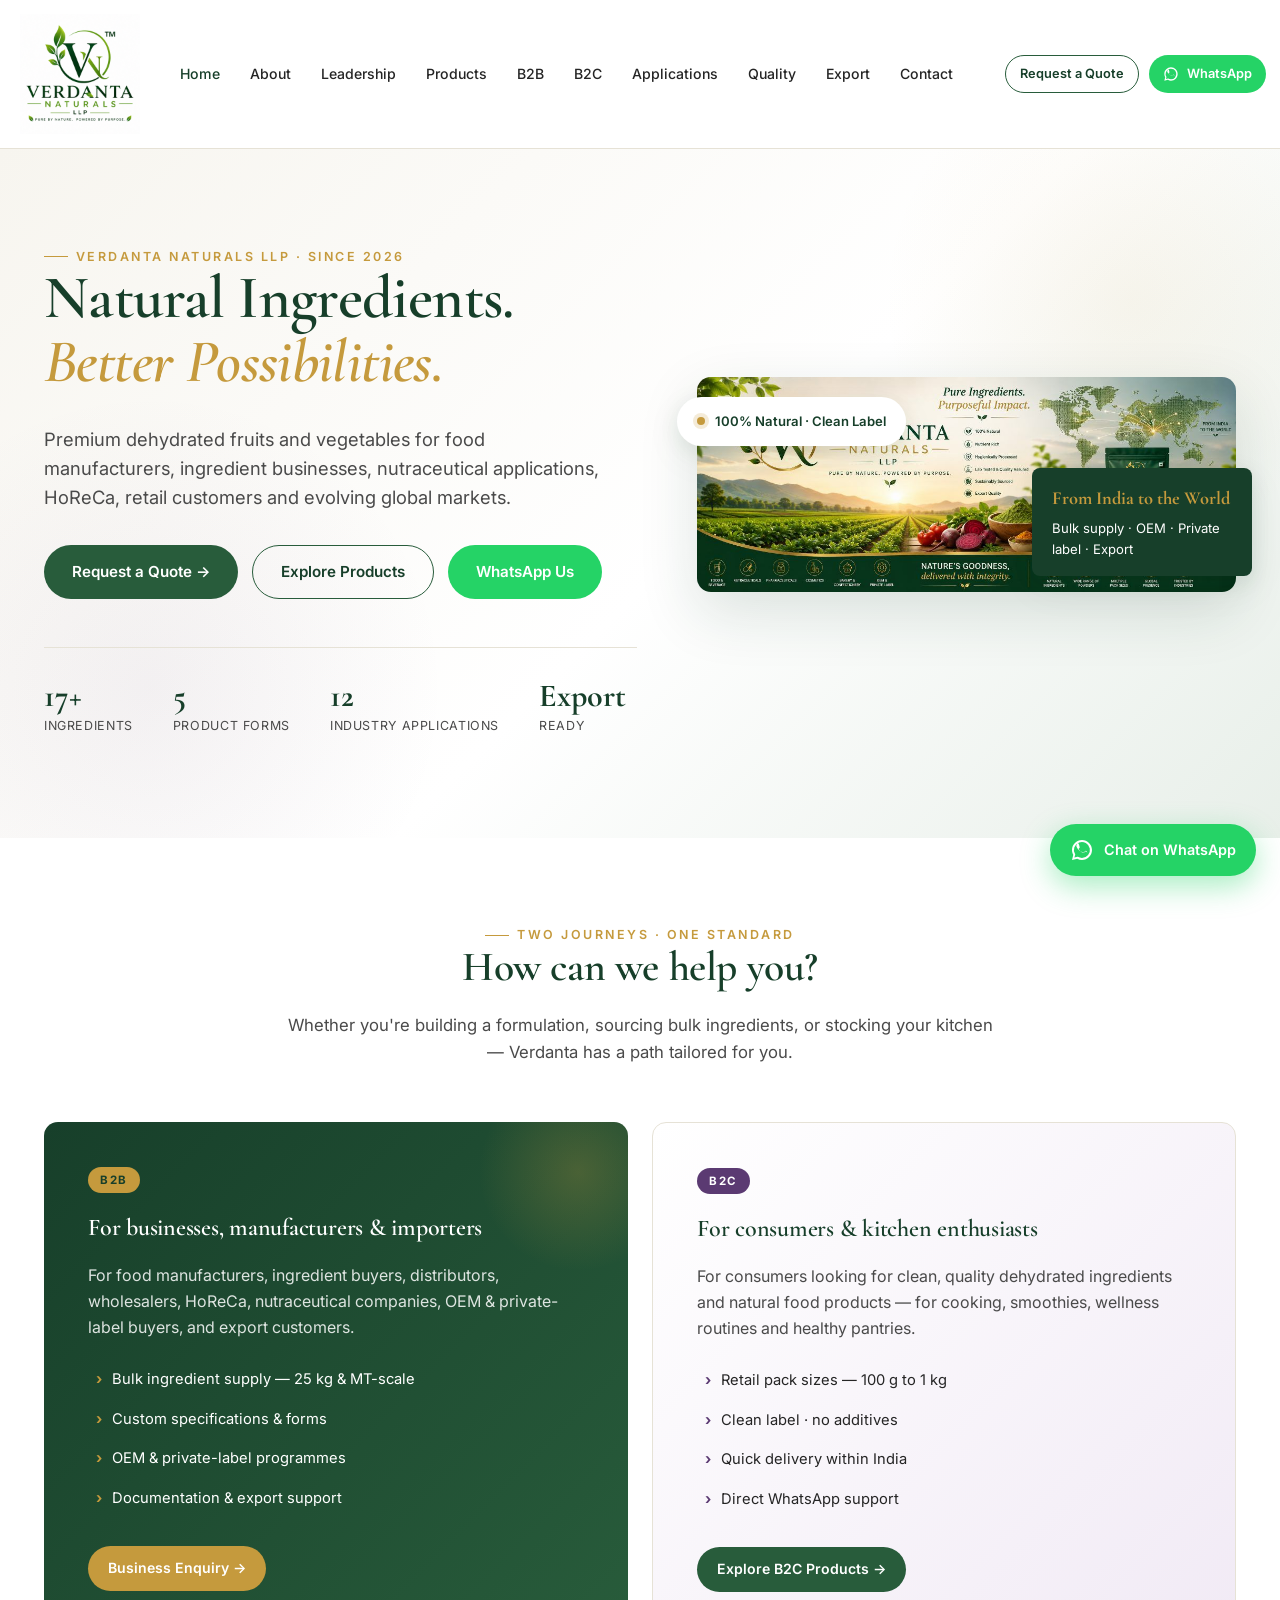
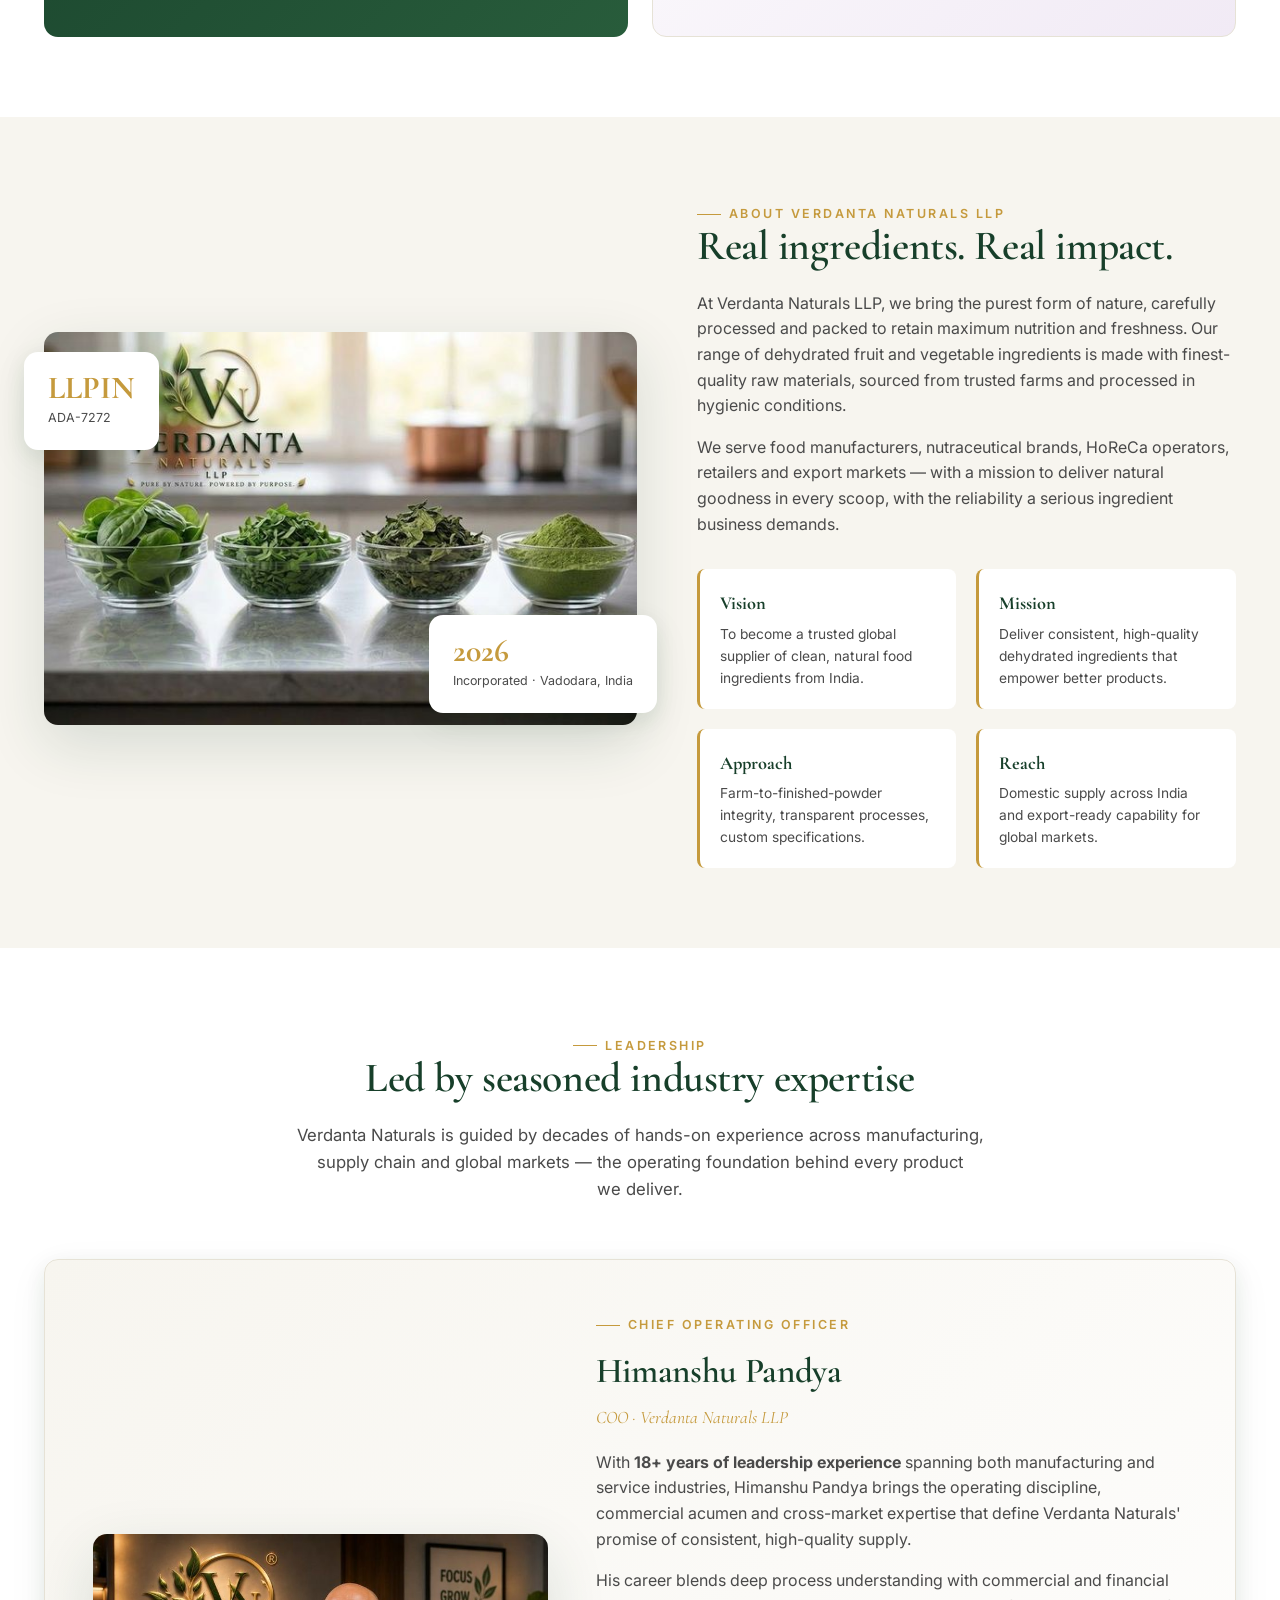
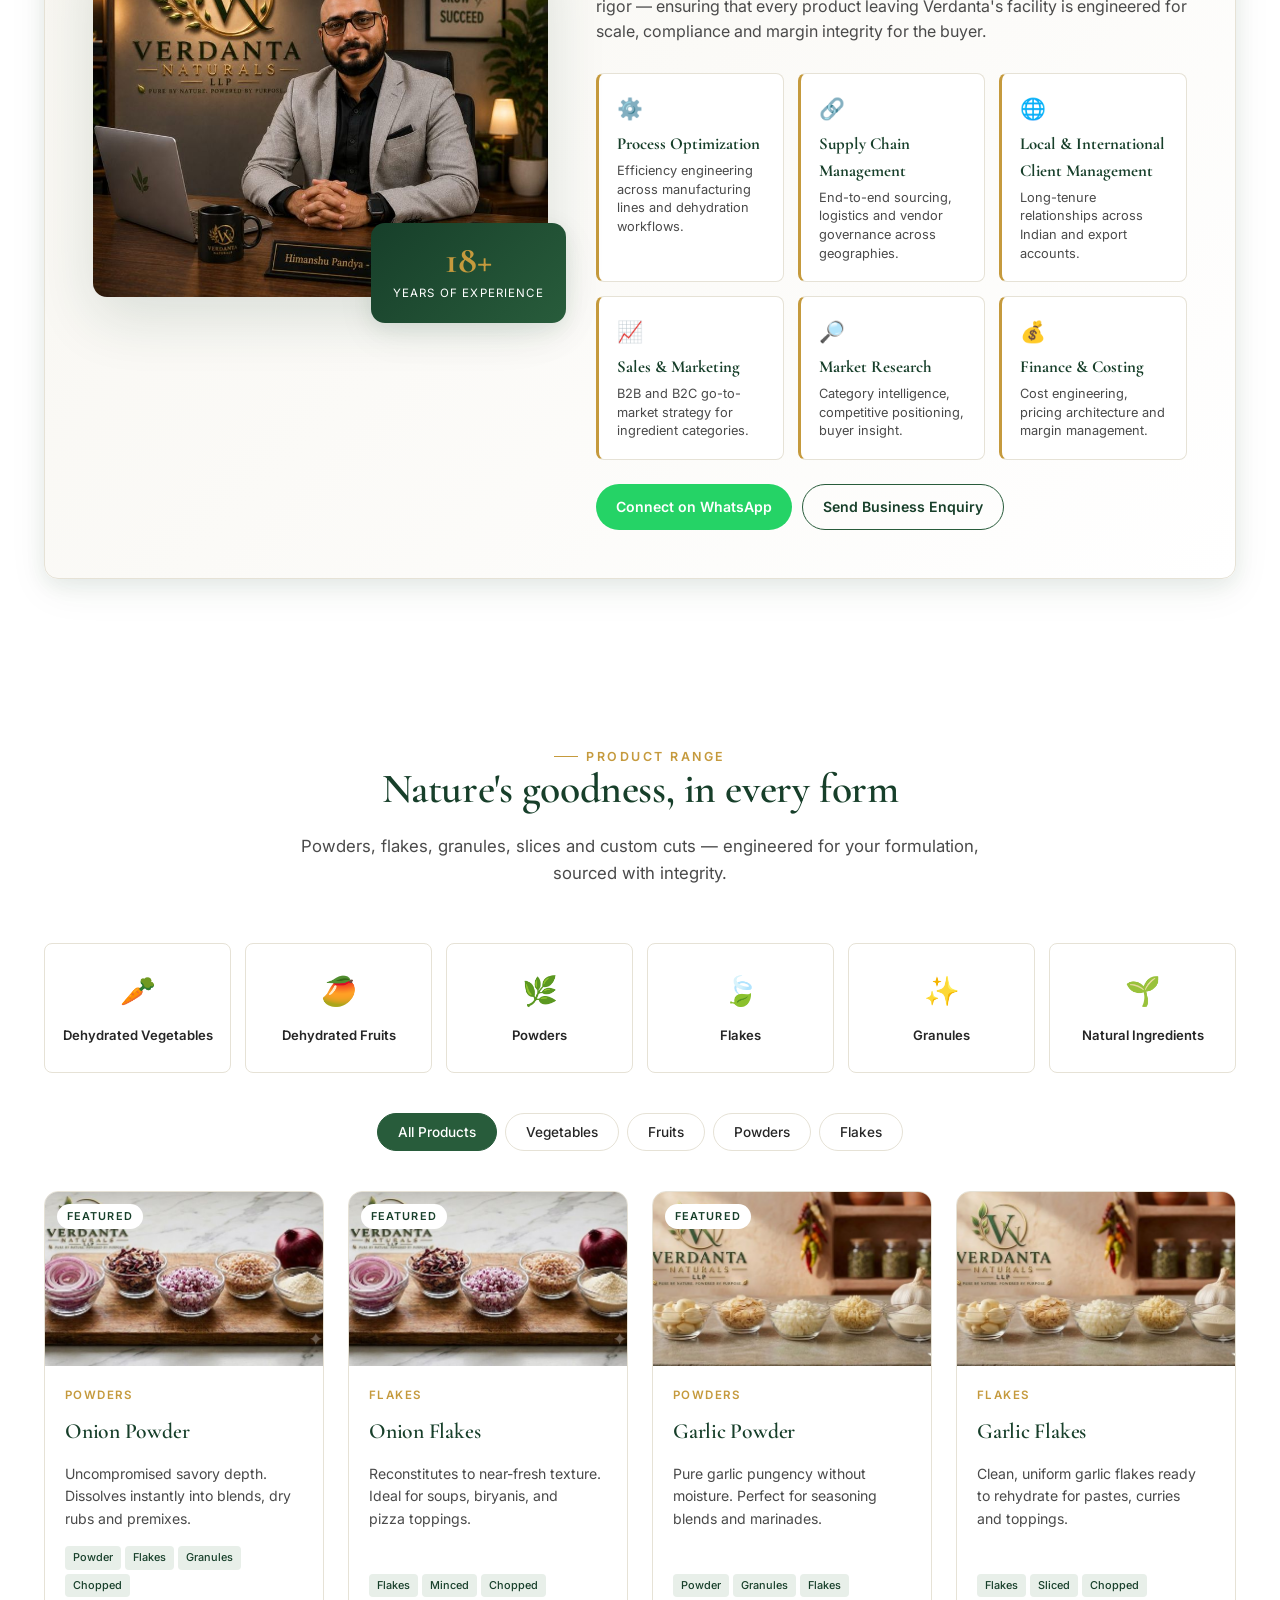
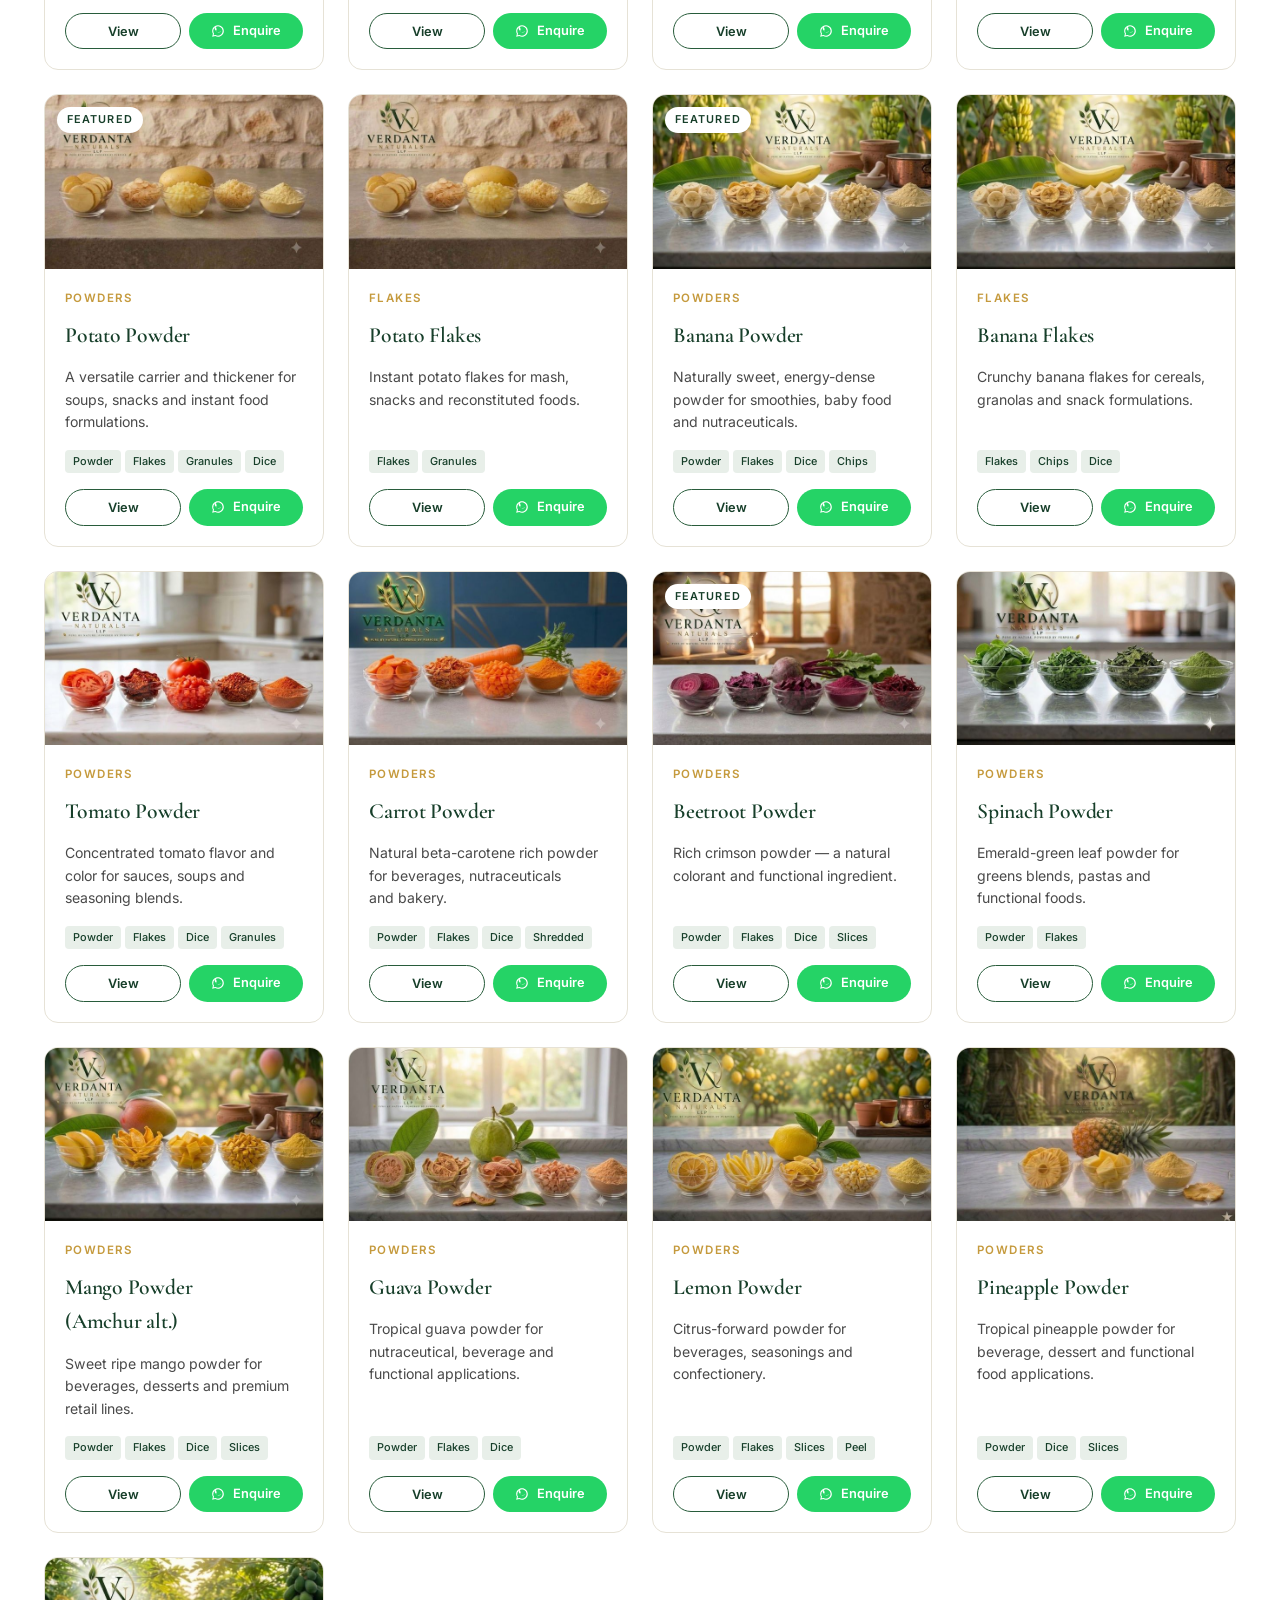
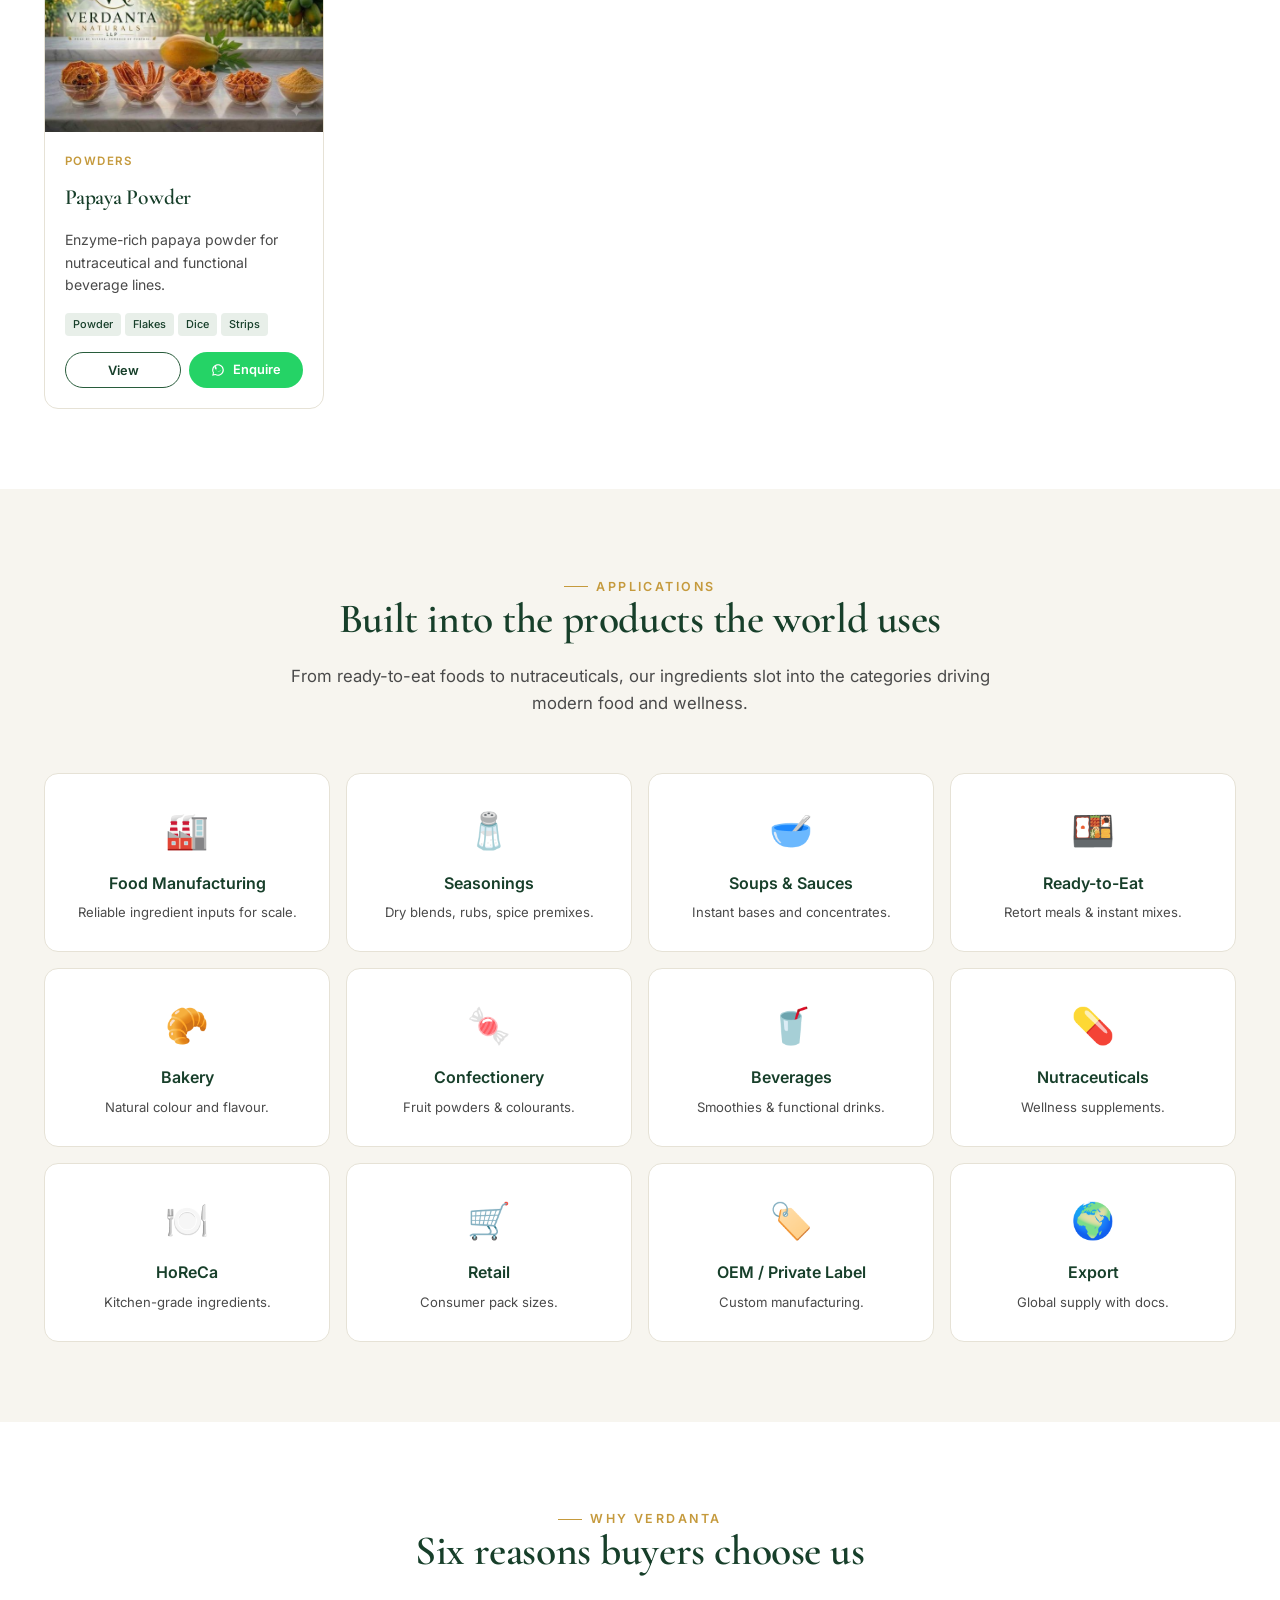
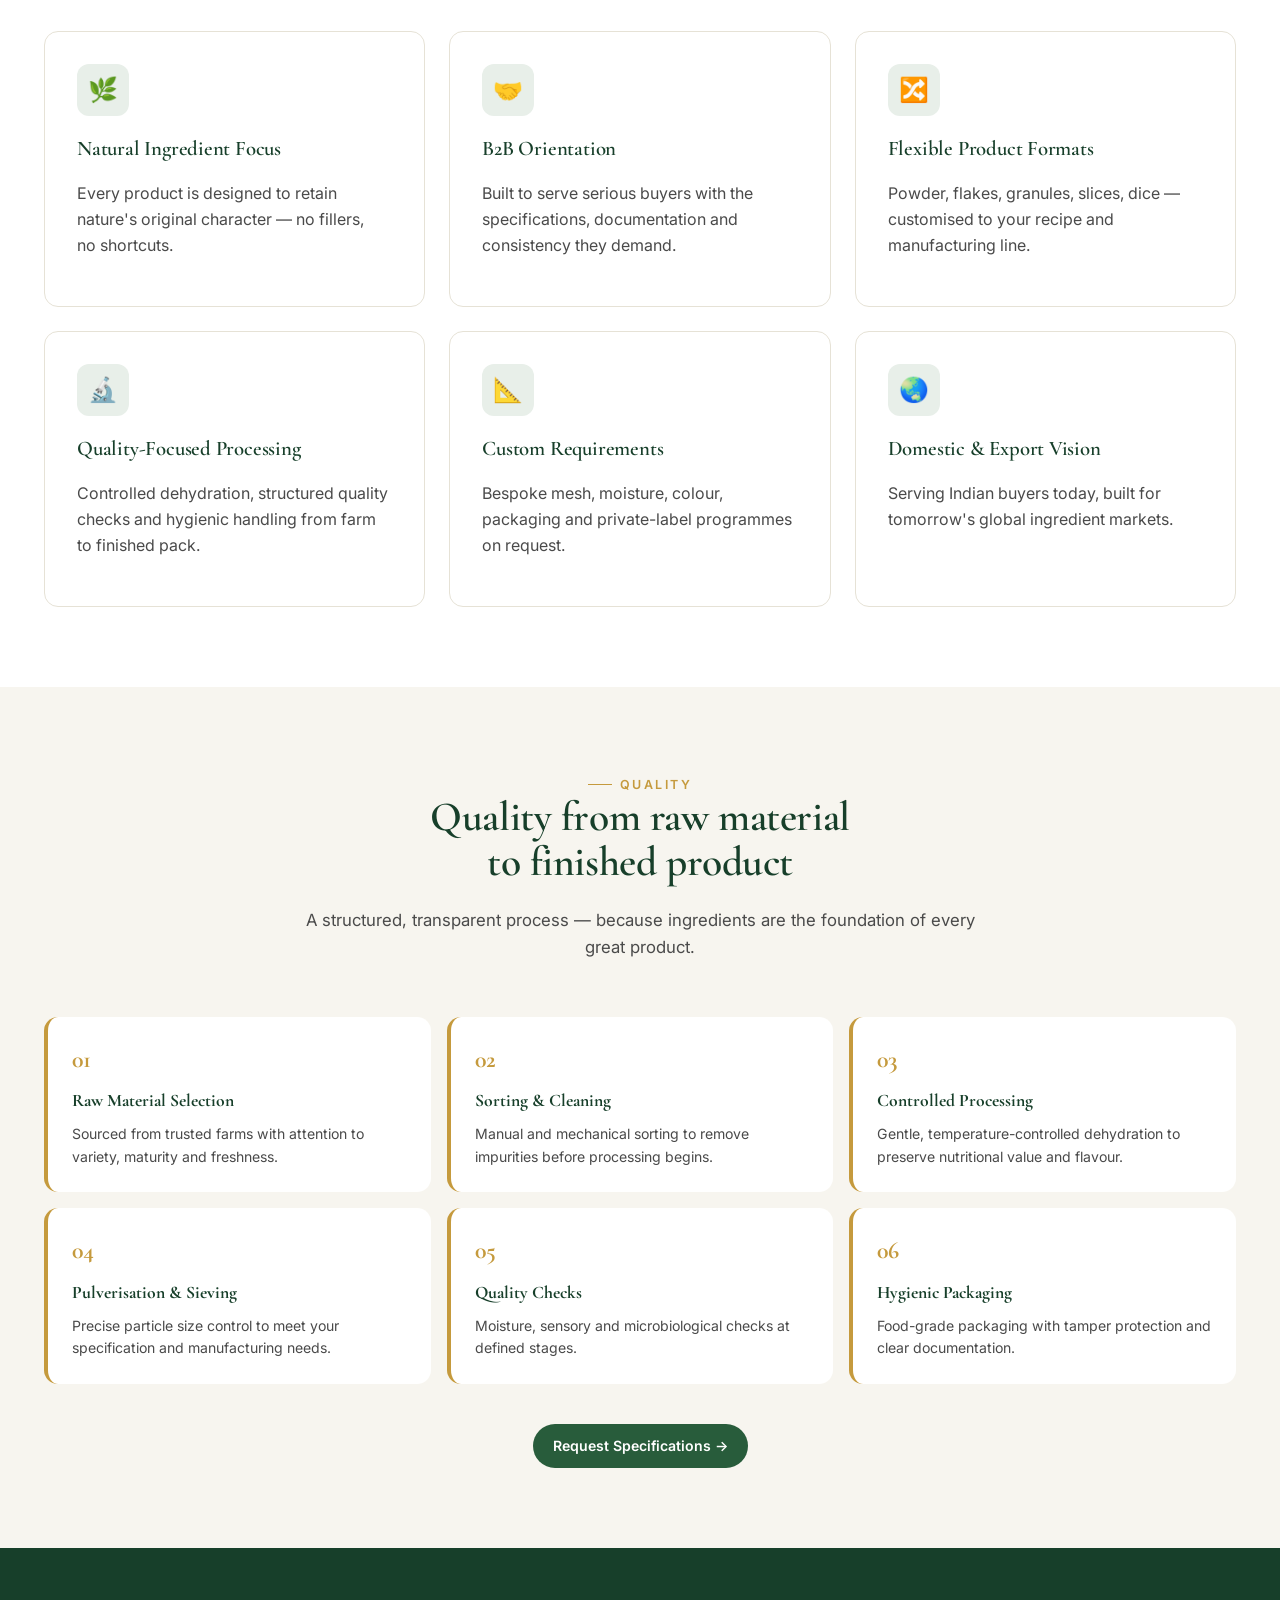
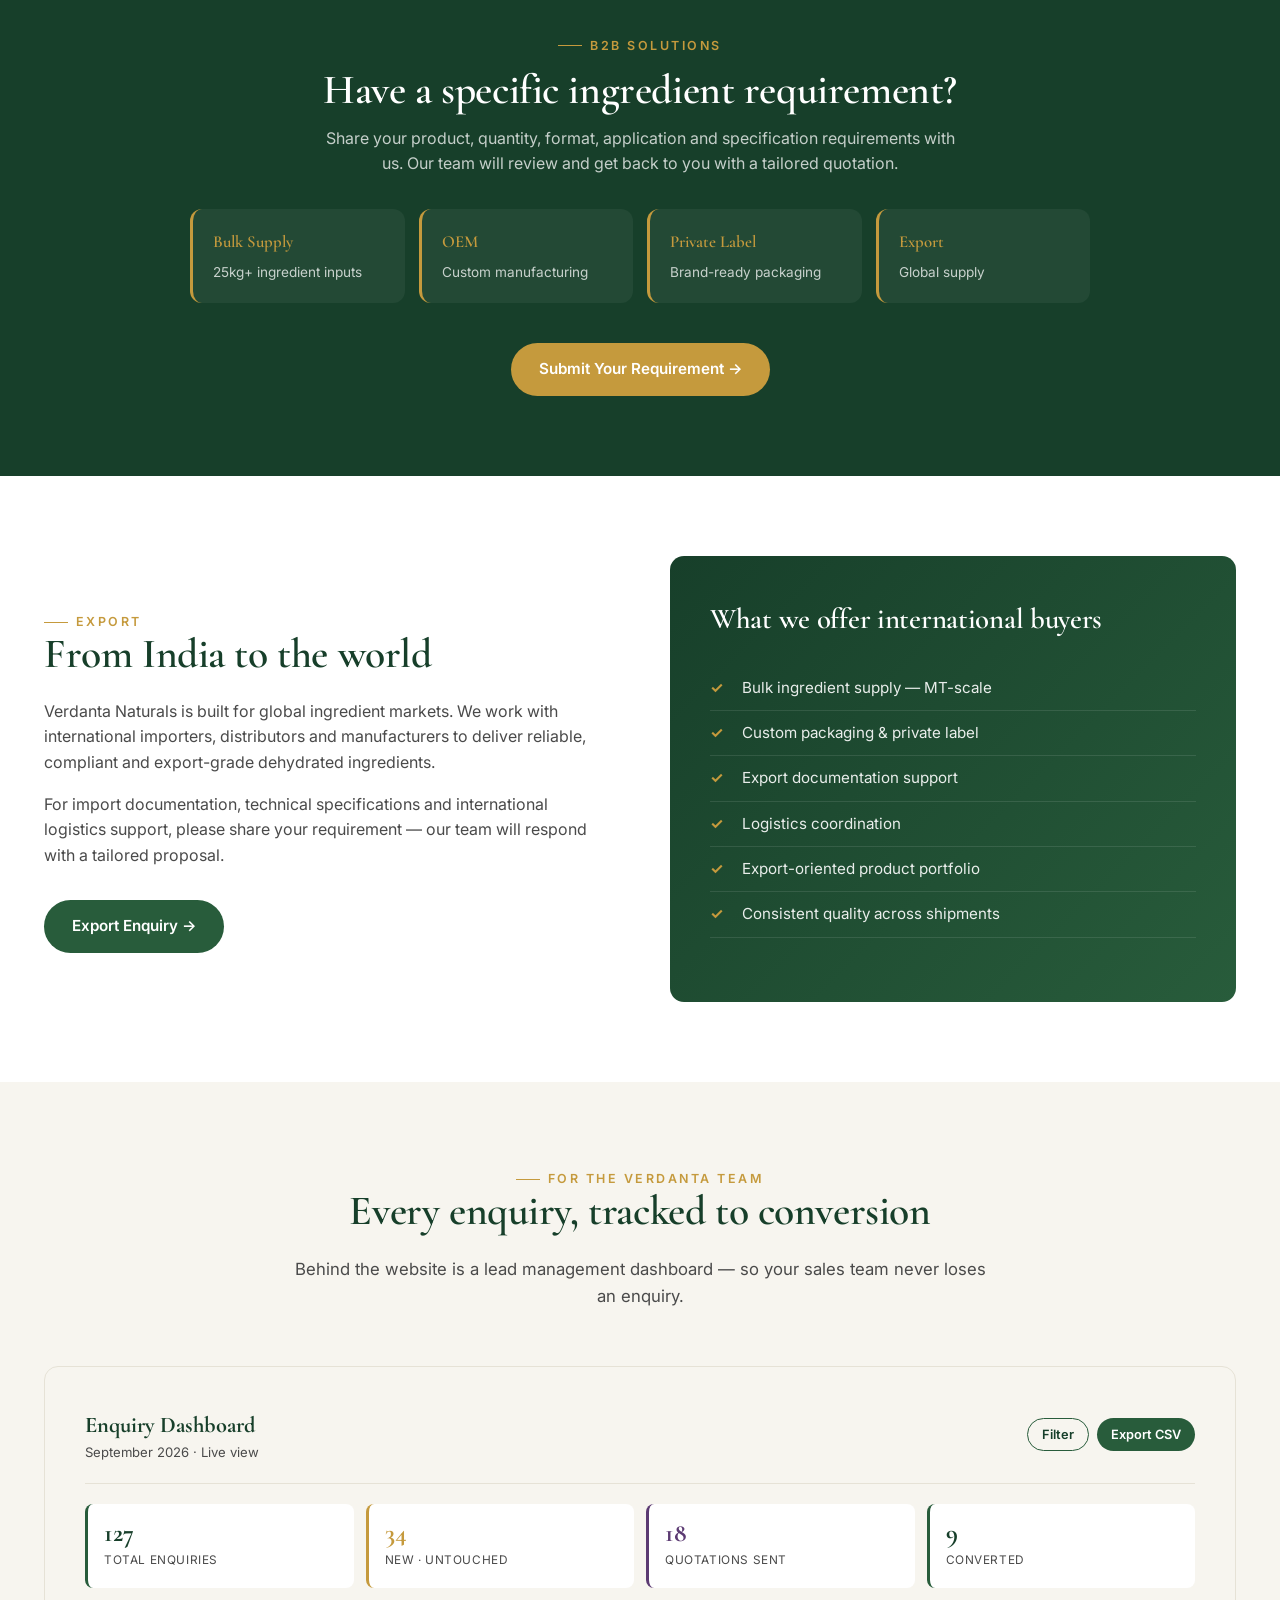
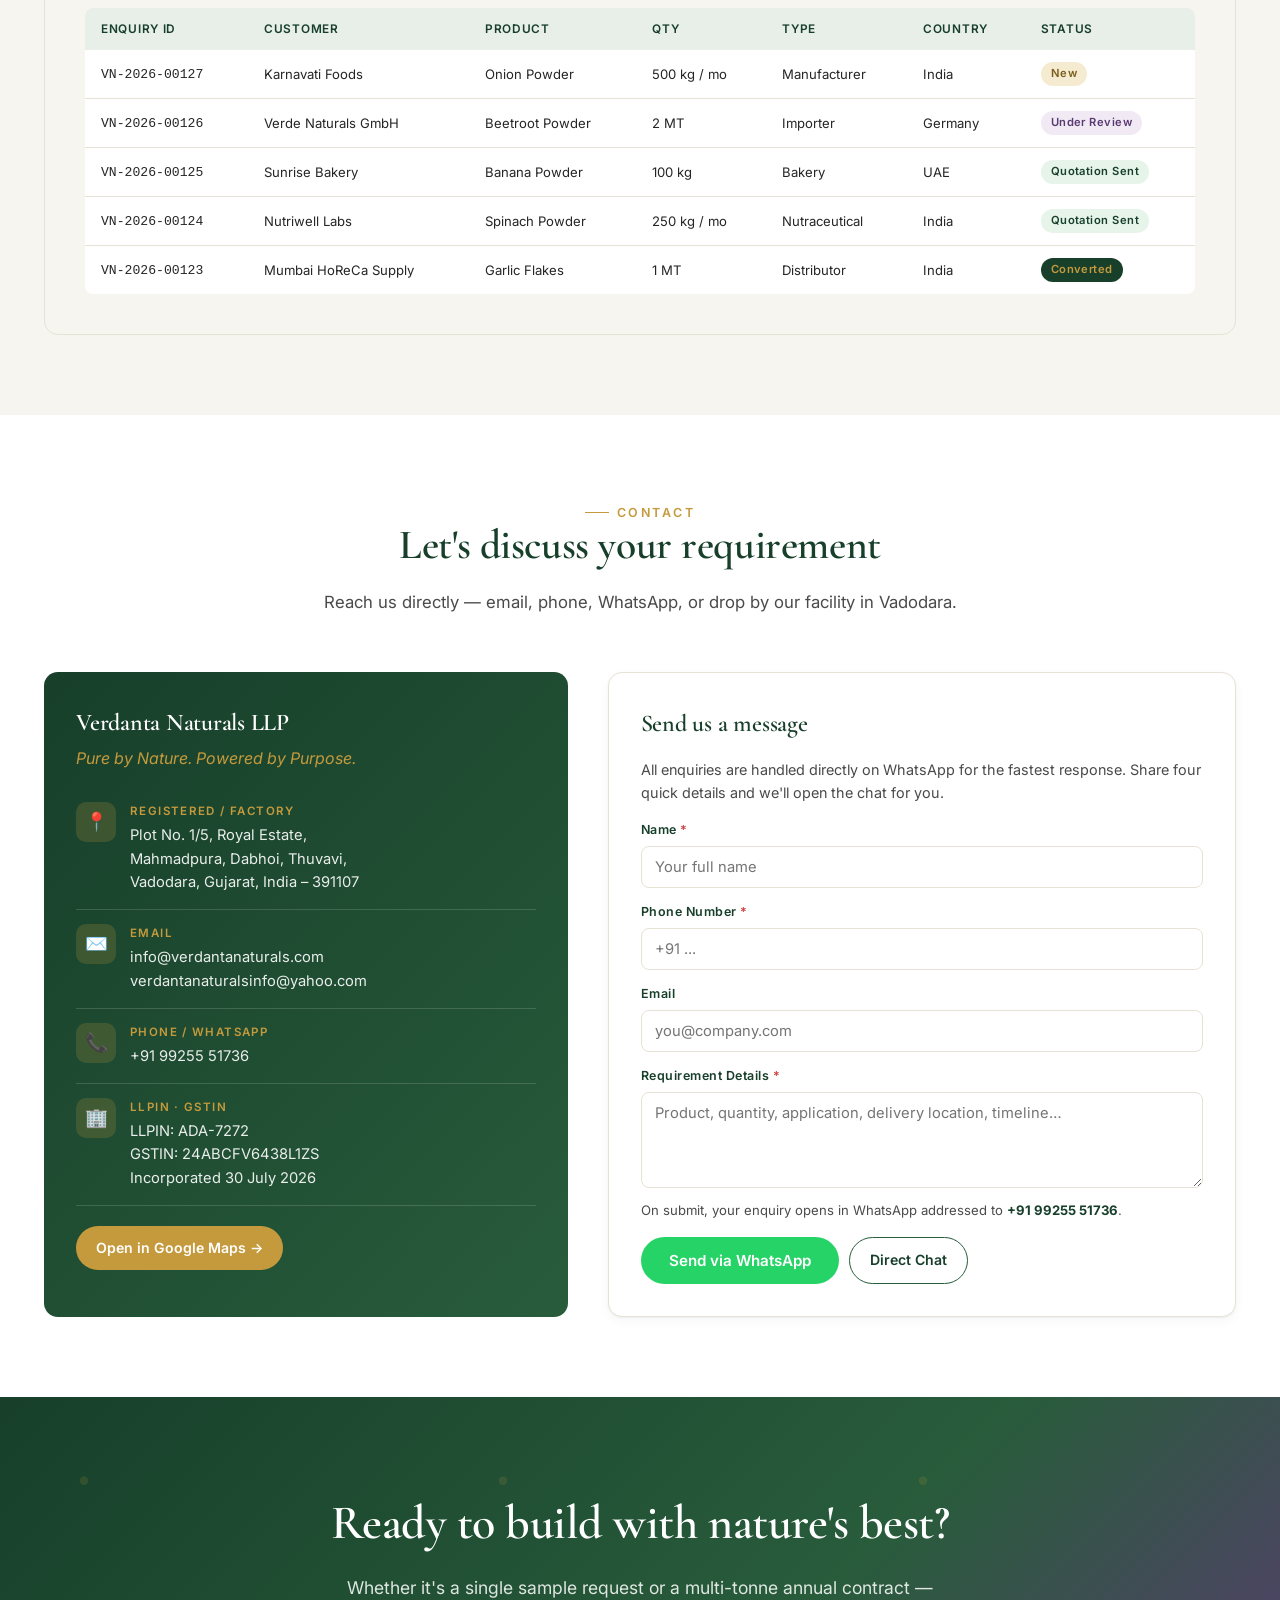
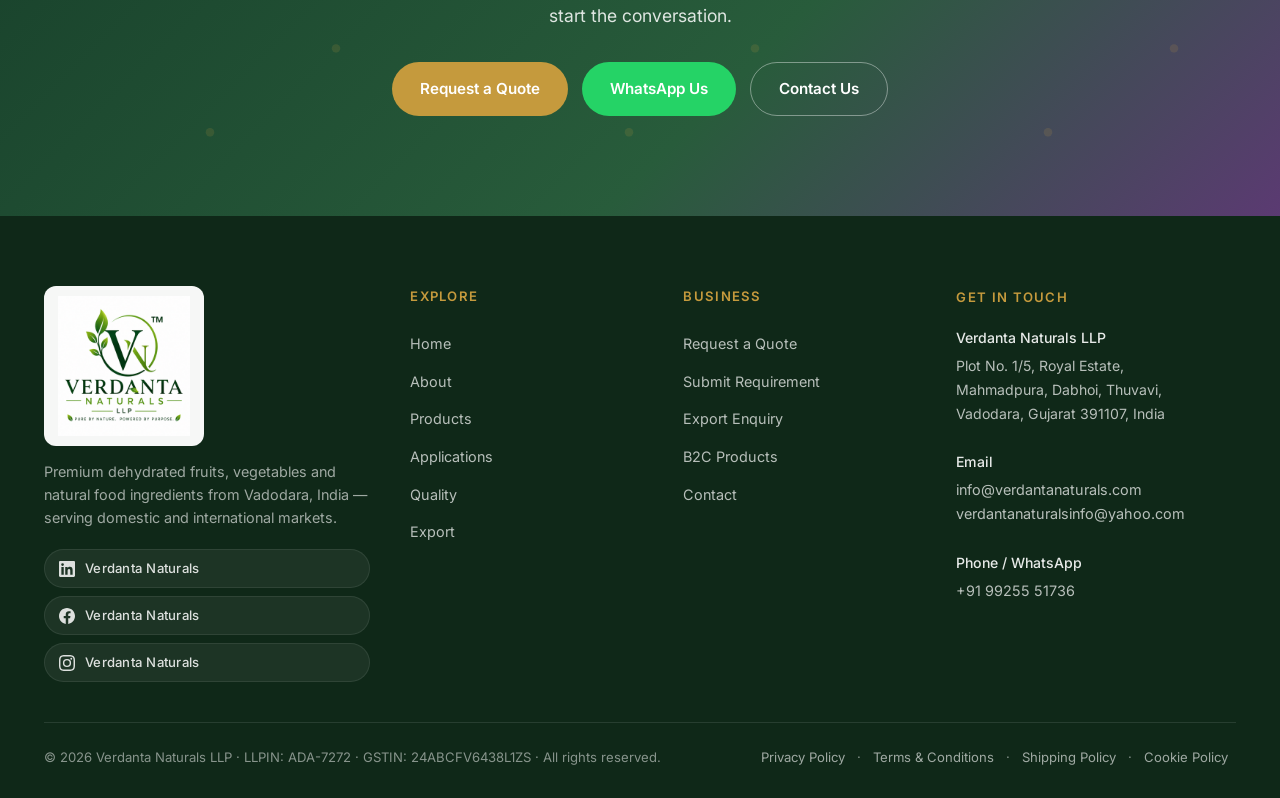
==== commit 5e1856b5: "Add files via upload" ====
--- a/index.html
+++ b/index.html
@@ -357,7 +357,7 @@
 }
 
 </style>
-<link rel="icon" href="assets/logo.png">
+<link rel="icon" href="[data-uri]">
 </head>
 <body>
 
@@ -365,7 +365,7 @@
 <header class="hdr">
   <div class="container hdr-inner">
     <a class="brand" href="#home">
-      <img src="assets/logo.png" alt="Verdanta Naturals LLP logo" class="brand-logo-lg" width="120" height="120">
+      <img src="[data-uri]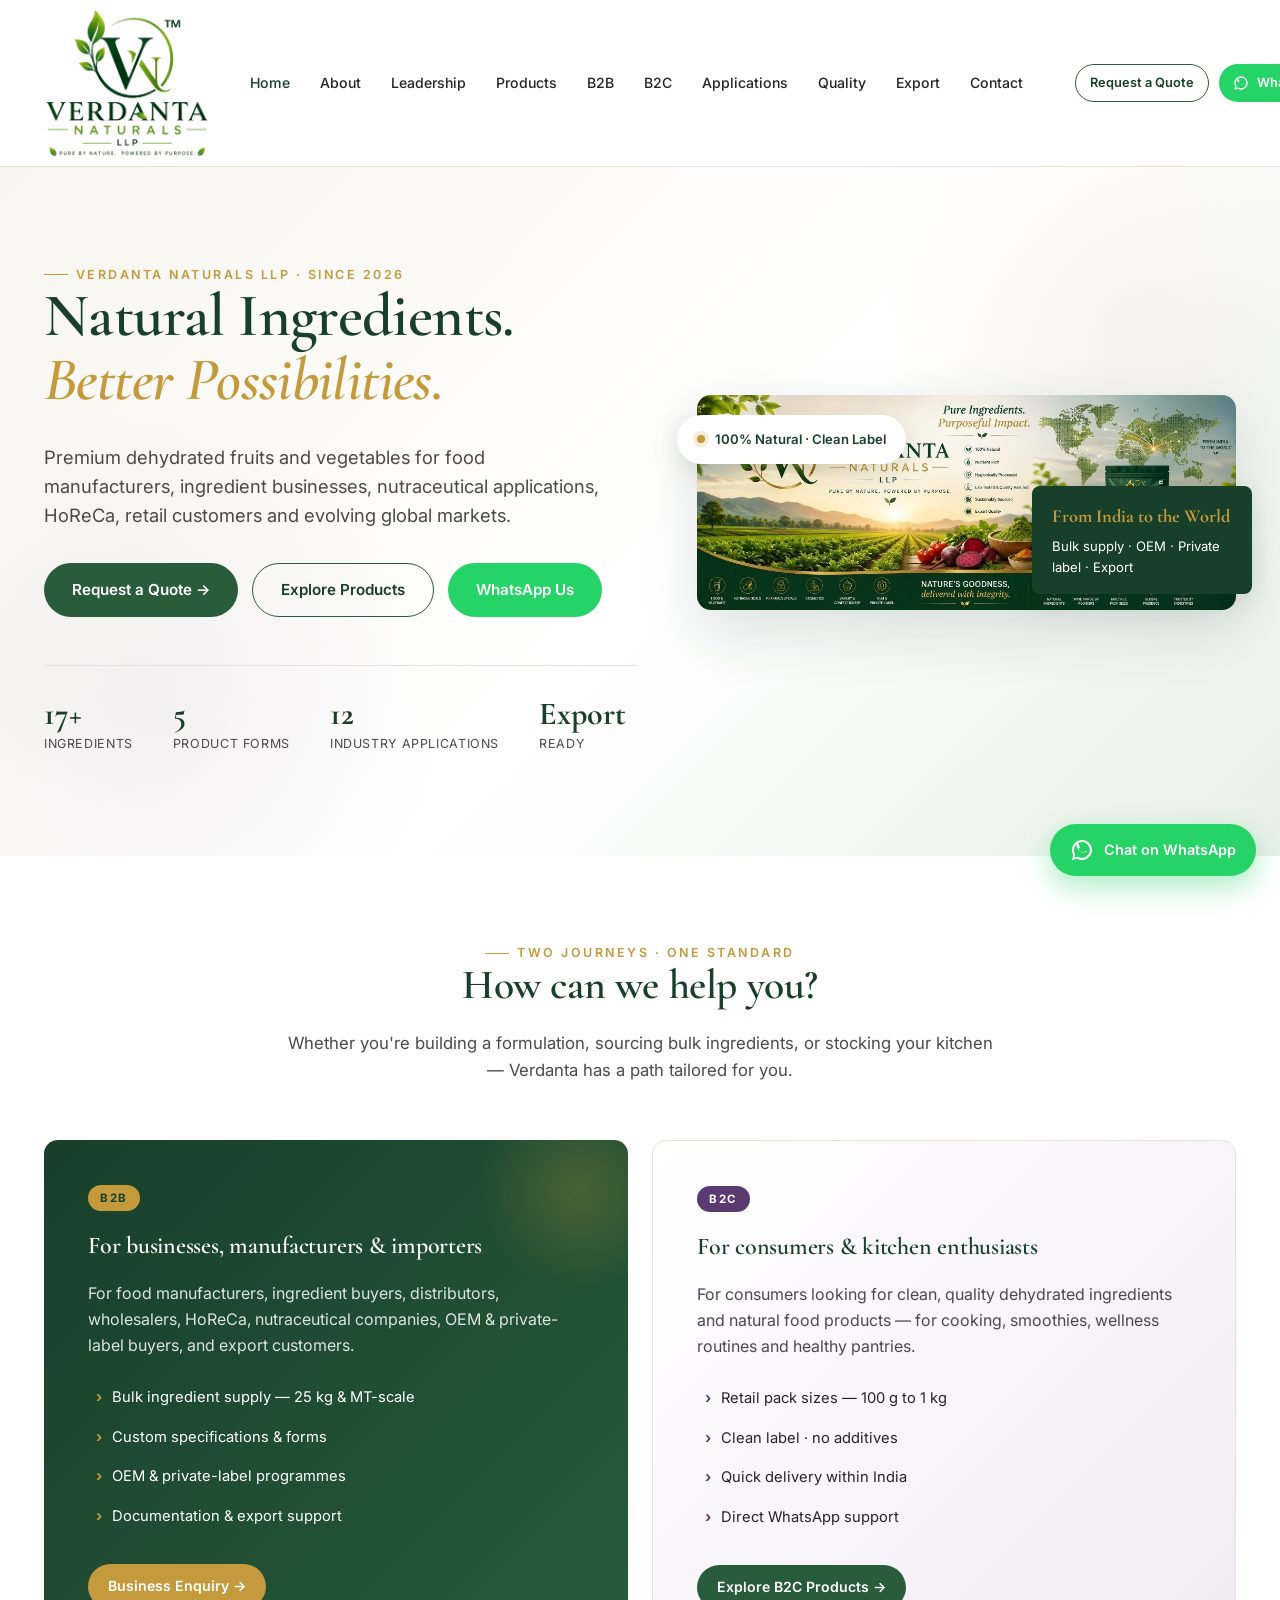
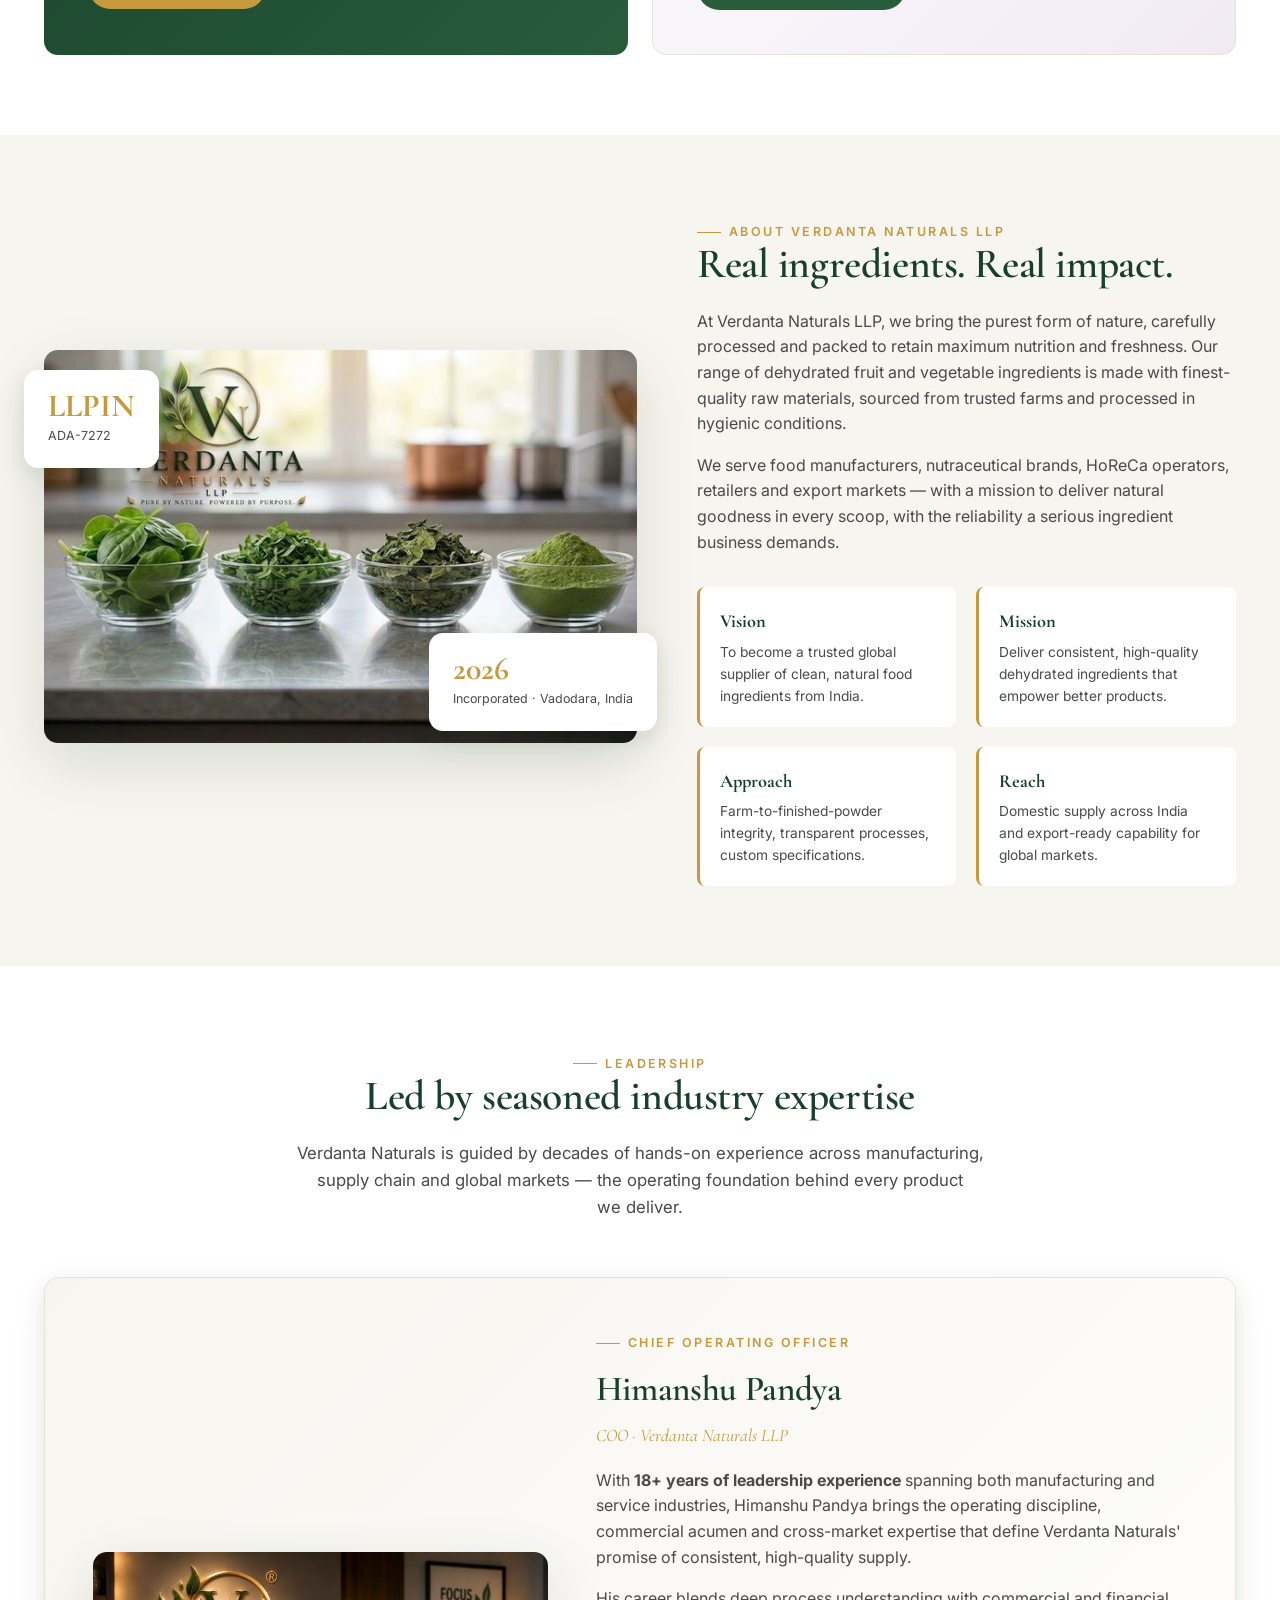
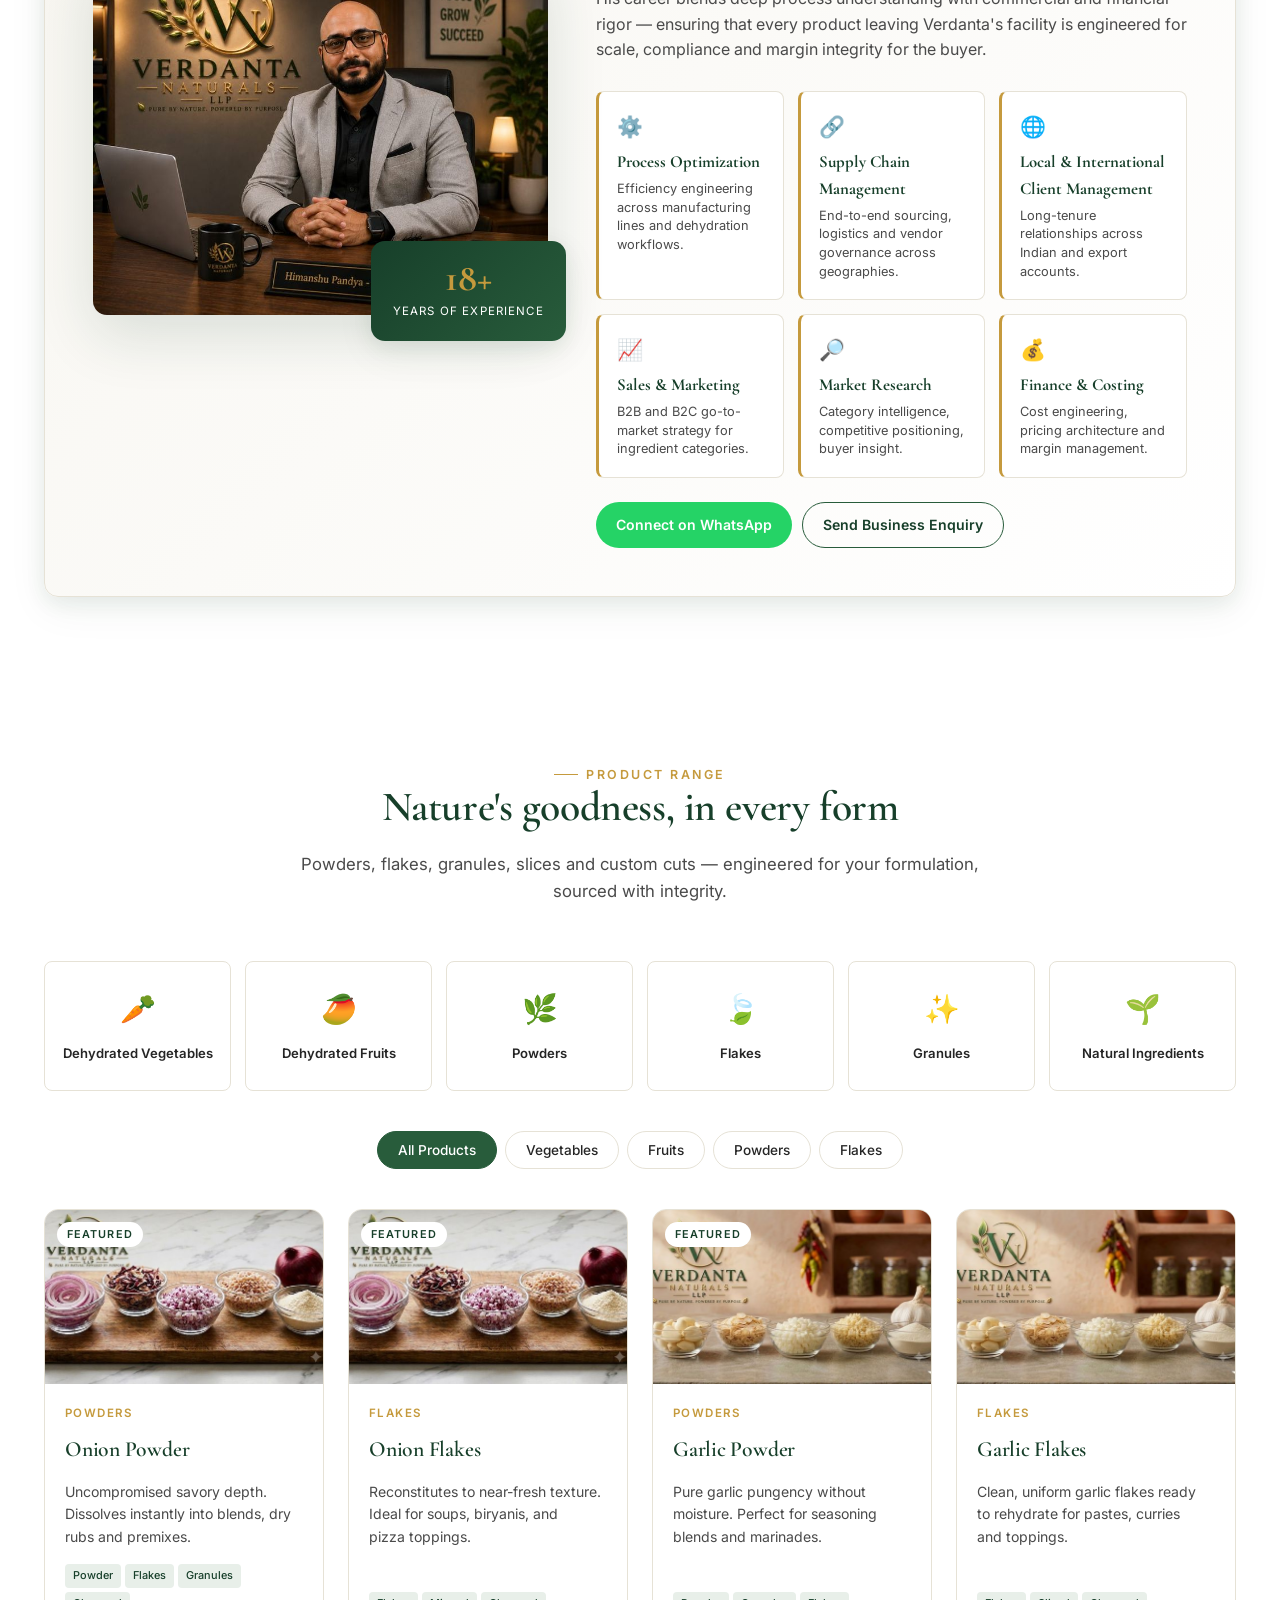
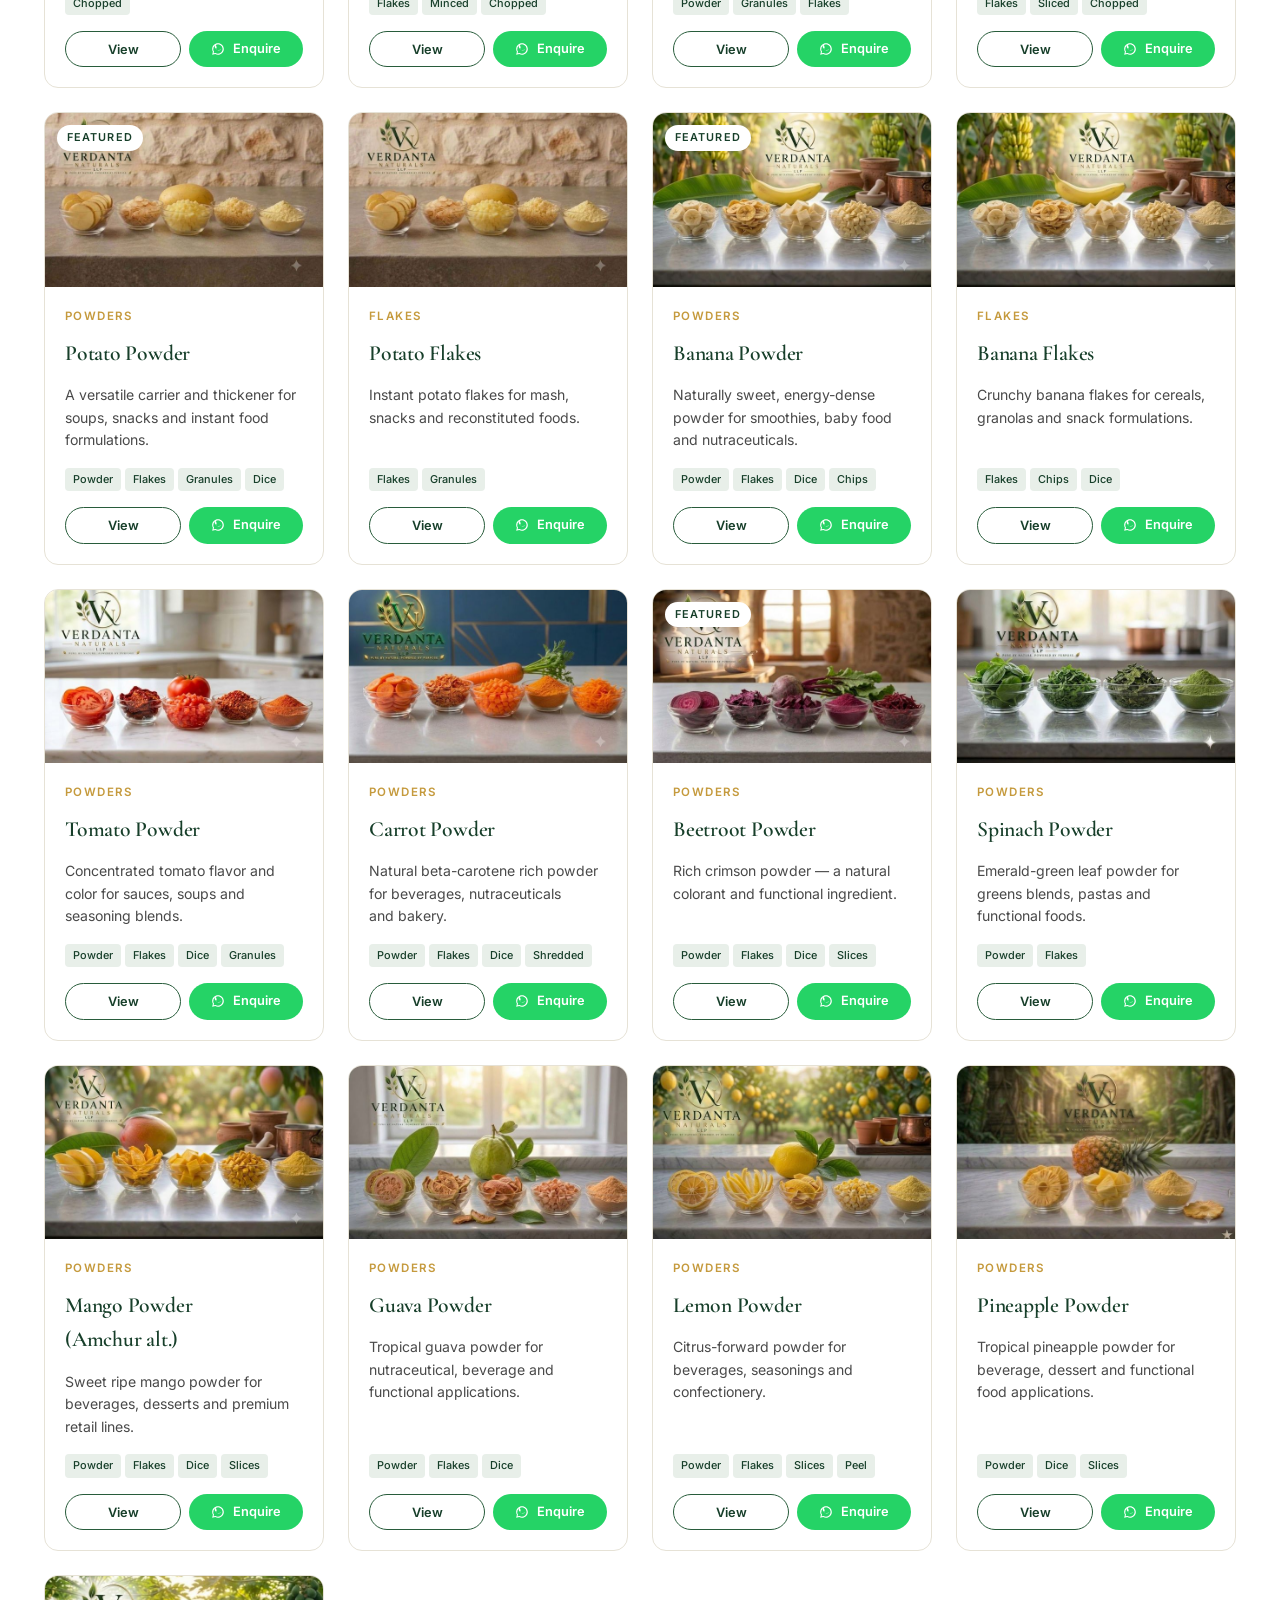
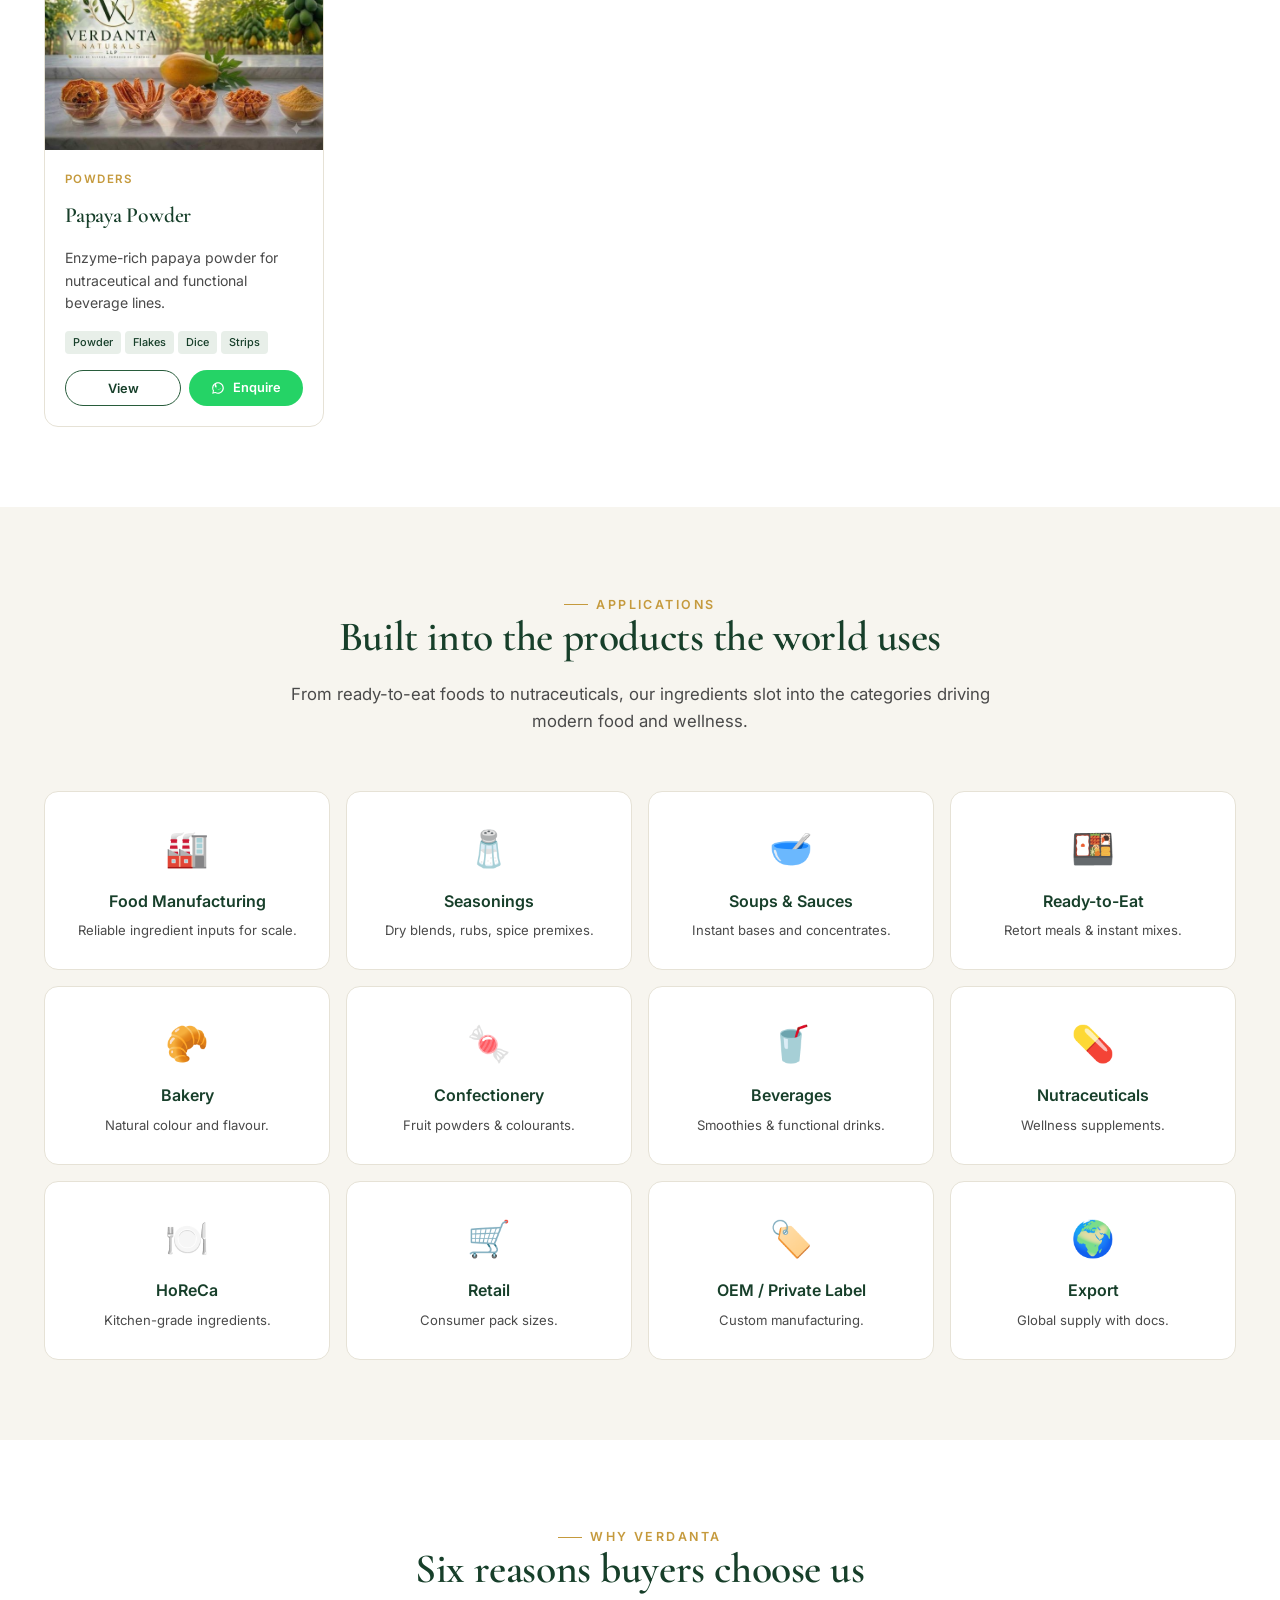
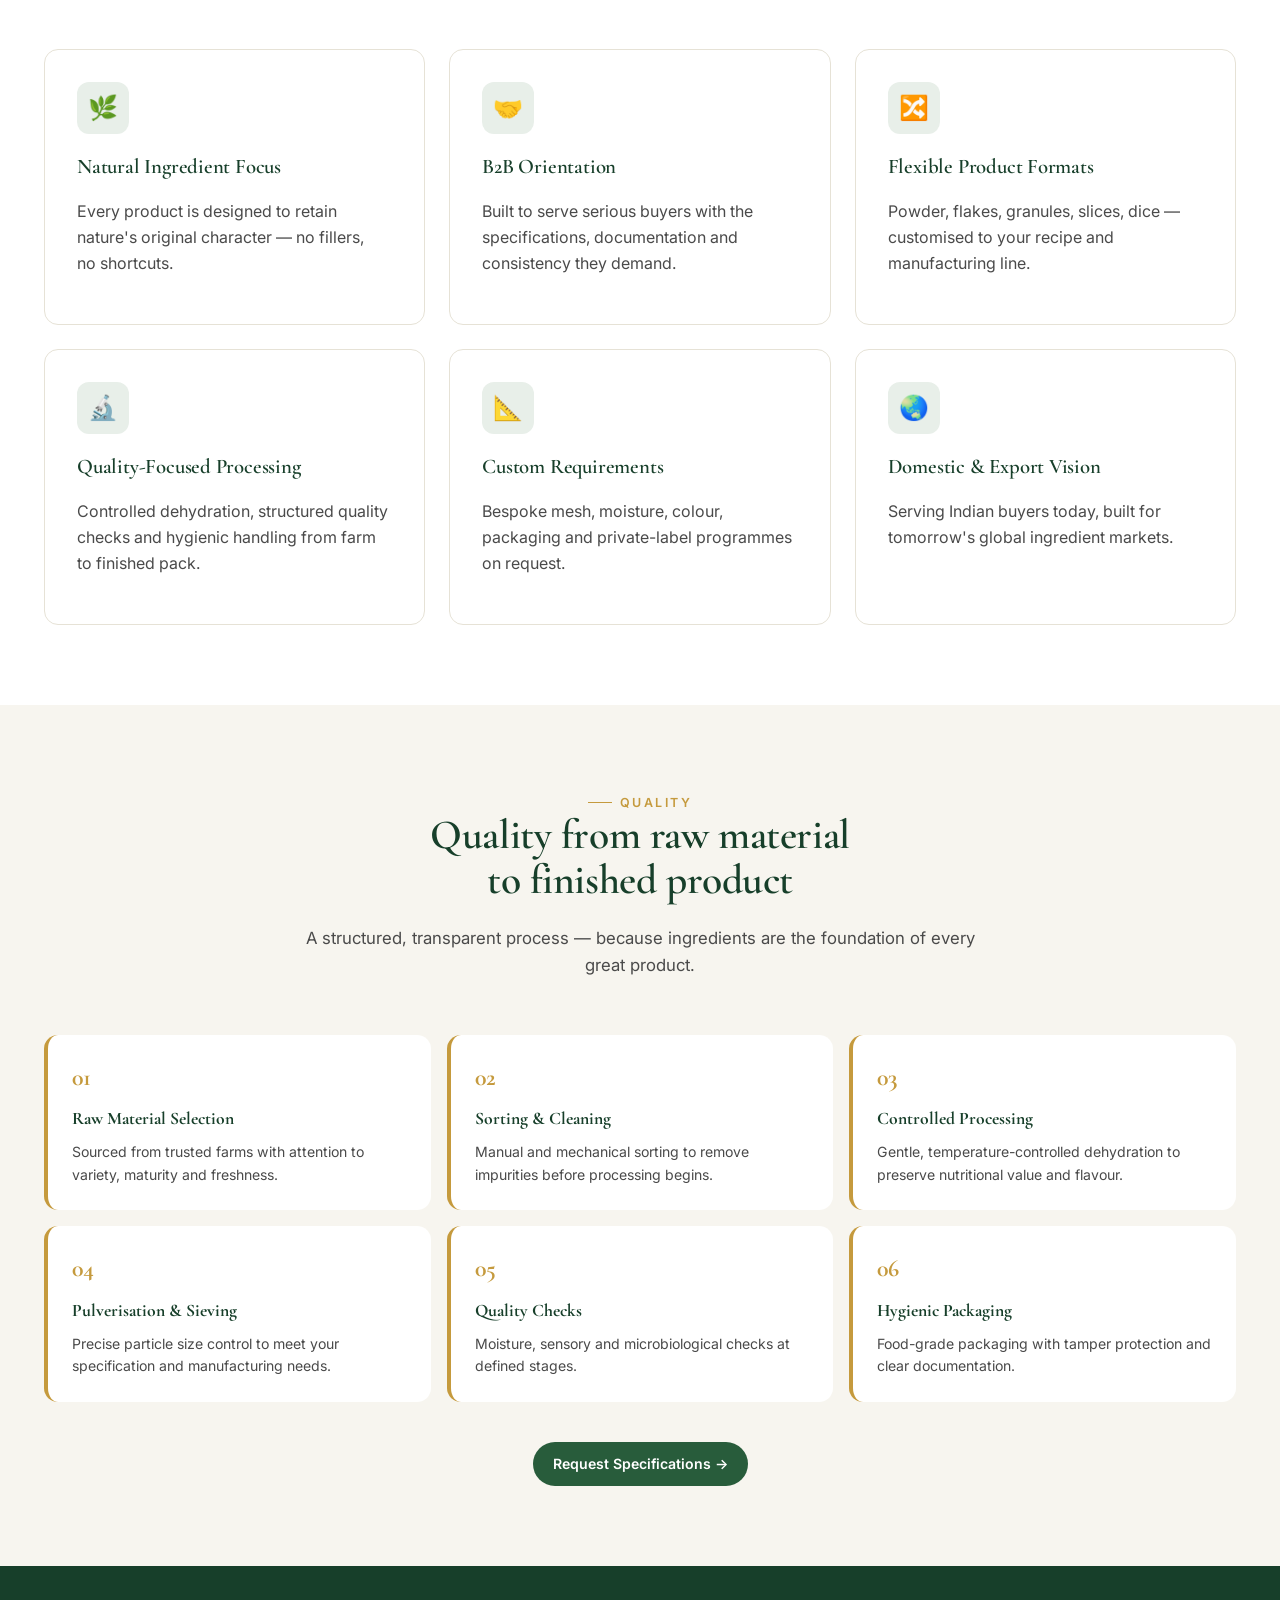
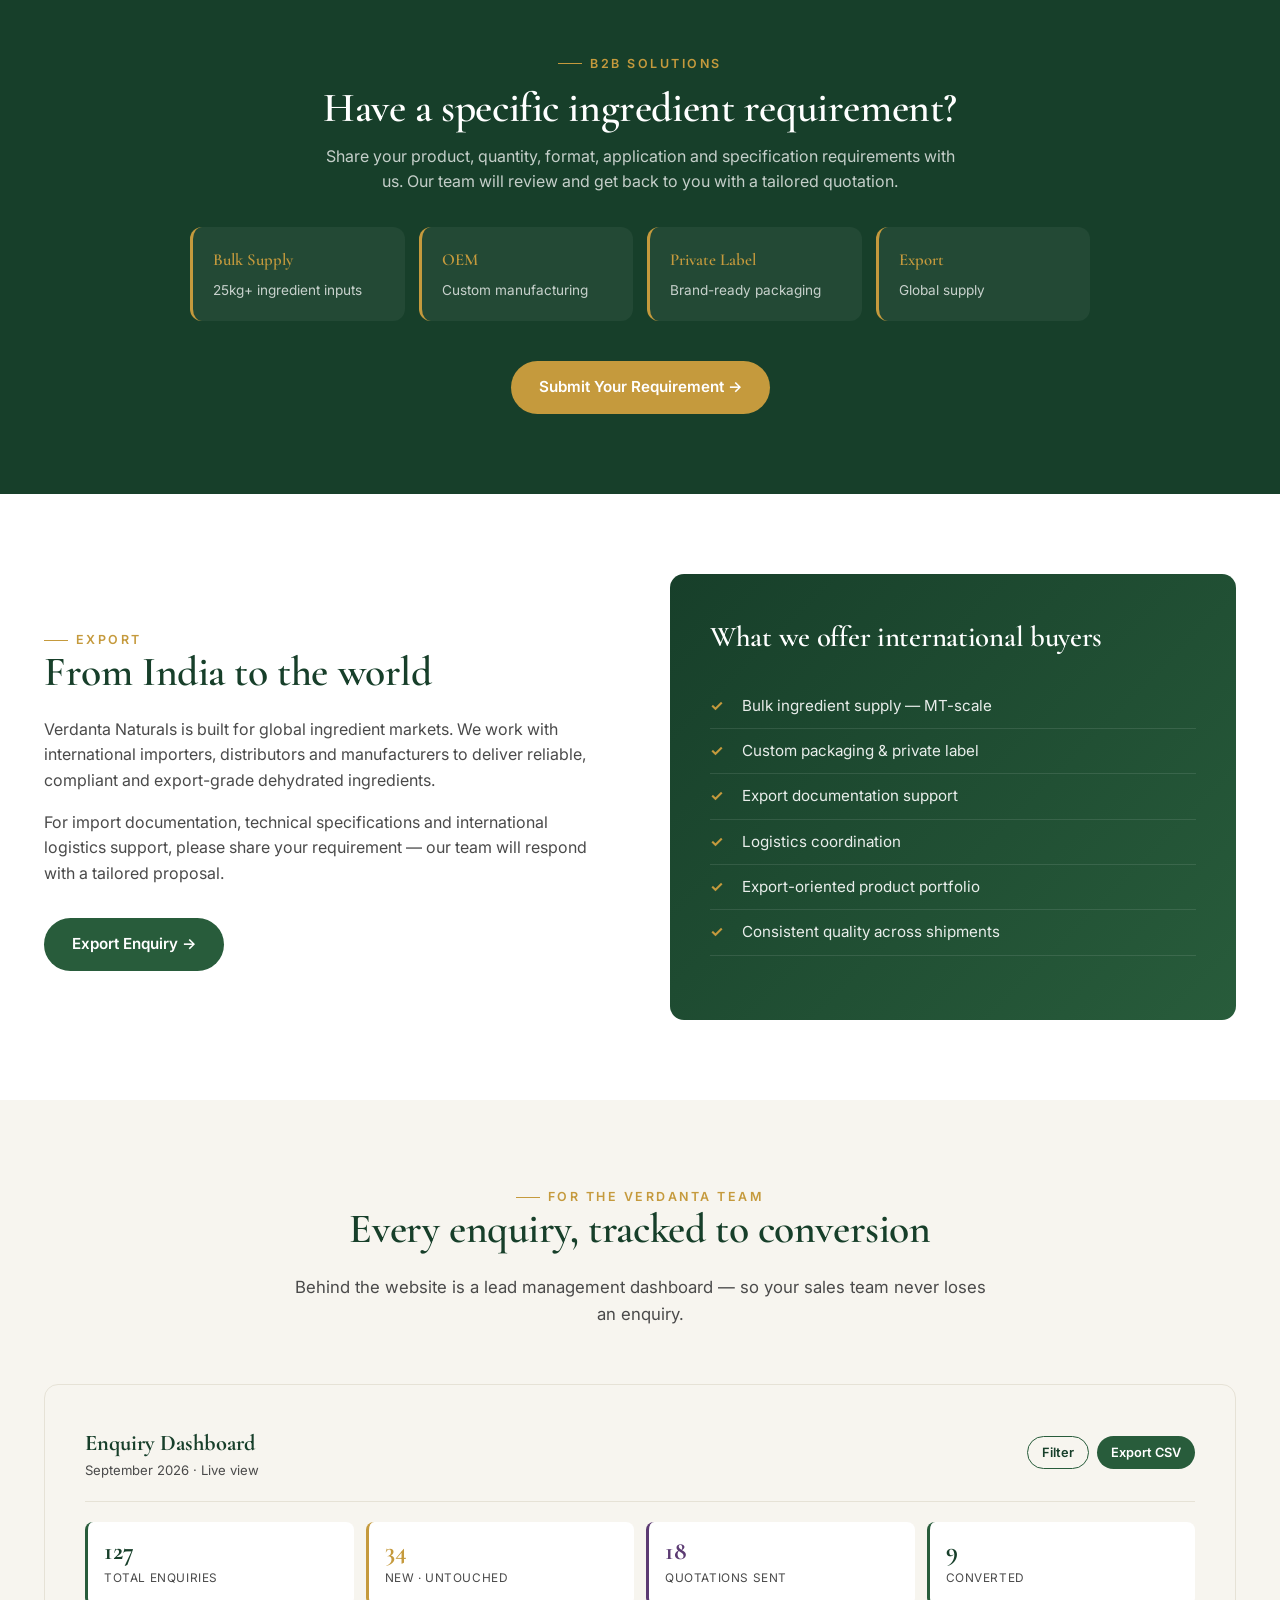
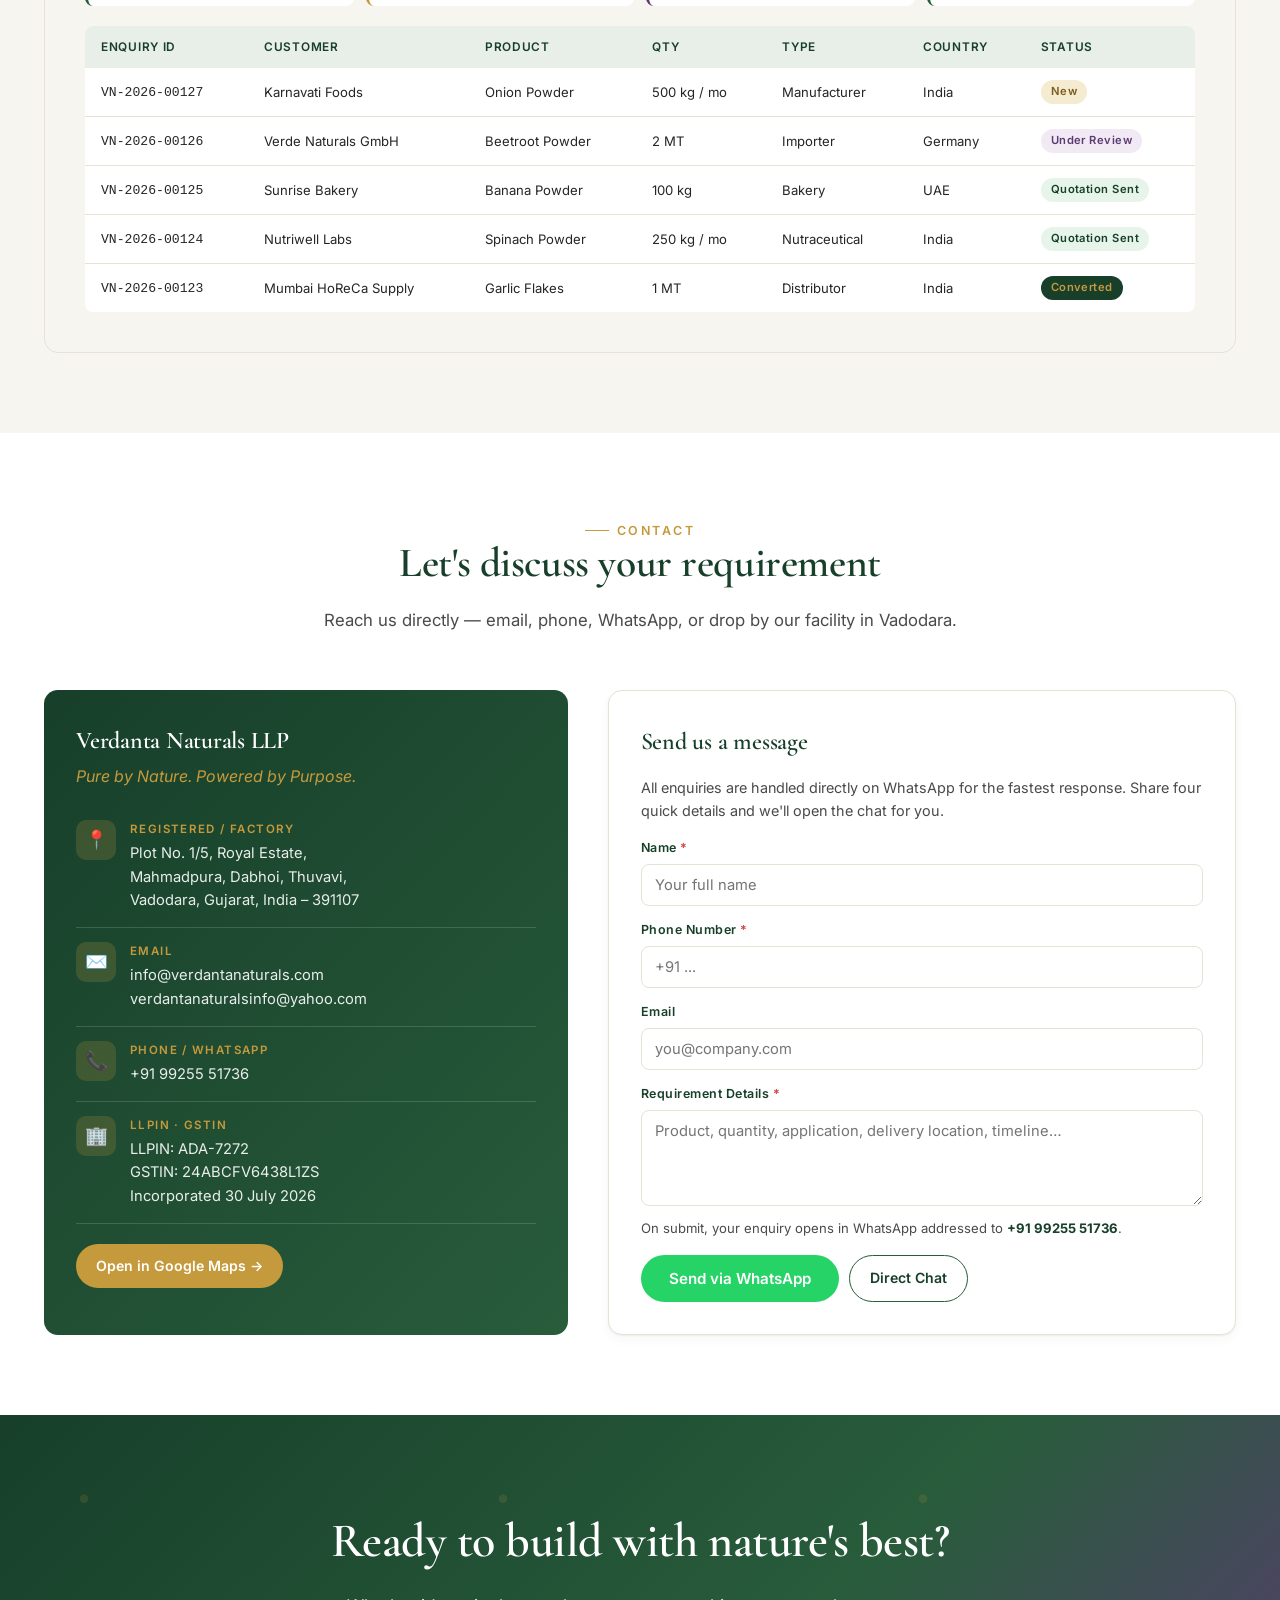
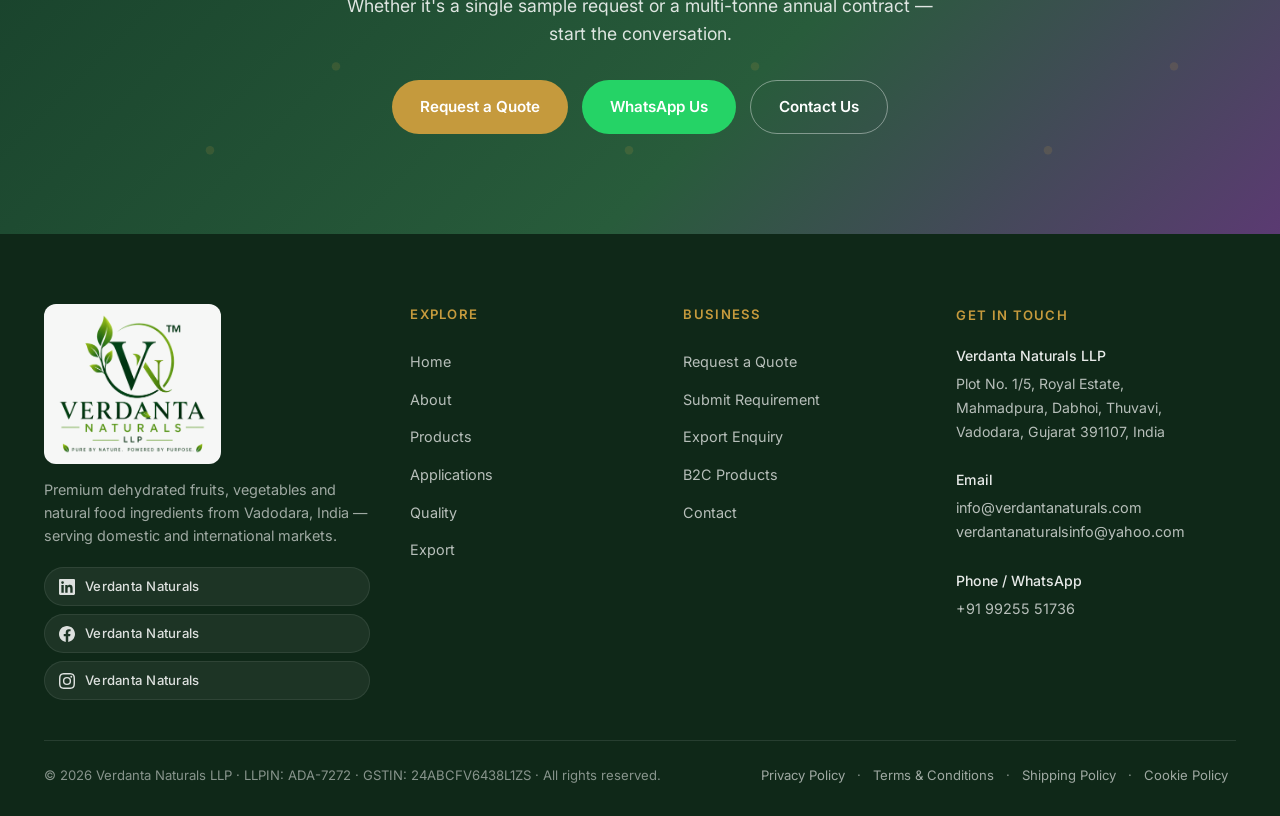
==== commit 4b2ced12: "Add files via upload" ====
--- a/index.html
+++ b/index.html
@@ -34,6 +34,8 @@
 
 * { box-sizing: border-box; }
 html, body { margin: 0; padding: 0; }
+html, body { overflow-x: clip; max-width: 100%; }
+.p-actions { flex-wrap: wrap; }
 body {
   font-family: 'Inter', -apple-system, BlinkMacSystemFont, 'Segoe UI', sans-serif;
   color: var(--char);
@@ -58,14 +60,14 @@
 
 /* ================= HEADER ================= */
 .hdr { position: sticky; top: 0; z-index: 100; background: rgba(255,255,255,.96); backdrop-filter: blur(12px); border-bottom: 1px solid var(--line); }
-.hdr-inner { display: flex; align-items: center; gap: 28px; padding: 14px 0; }
+.hdr-inner { display: flex; align-items: center; gap: 28px; padding: 8px 24px; }
 .brand { display: flex; align-items: center; gap: 12px; text-decoration: none; }
-.brand img.brand-logo-lg { height: 120px; width: auto; display: block; }
+.brand img.brand-logo-lg { height: 150px; width: auto; display: block; }
 .brand { flex-direction: column; align-items: flex-start; gap: 4px; }
 .brand-txt { display: flex; flex-direction: column; line-height: 1.1; margin-top: 2px; }
 .brand-txt b { font-family: 'Cormorant Garamond', serif; font-size: 1.05rem; color: var(--green-deep); letter-spacing: .04em; }
 .brand-txt span { font-size: .58rem; letter-spacing: .16em; color: var(--gold); text-transform: uppercase; margin-top: 2px; }
-@media (max-width: 640px) { .brand img.brand-logo-lg { height: 80px; } }
+@media (max-width: 640px) { .brand img.brand-logo-lg { height: 90px; } .hdr-inner { gap: 12px; padding: 6px 16px; } .hdr-cta { margin-left: auto; } }
 .nav { display: flex; gap: 6px; margin-left: auto; align-items: center; }
 .nav a { padding: 10px 12px; font-size: .88rem; font-weight: 500; color: var(--char); border-radius: 6px; transition: all .15s; }
 .nav a:hover { background: var(--green-soft); color: var(--green-deep); }
@@ -357,7 +359,7 @@
 }
 
 </style>
-<link rel="icon" href="[data-uri]">
+<link rel="icon" href="[data-uri]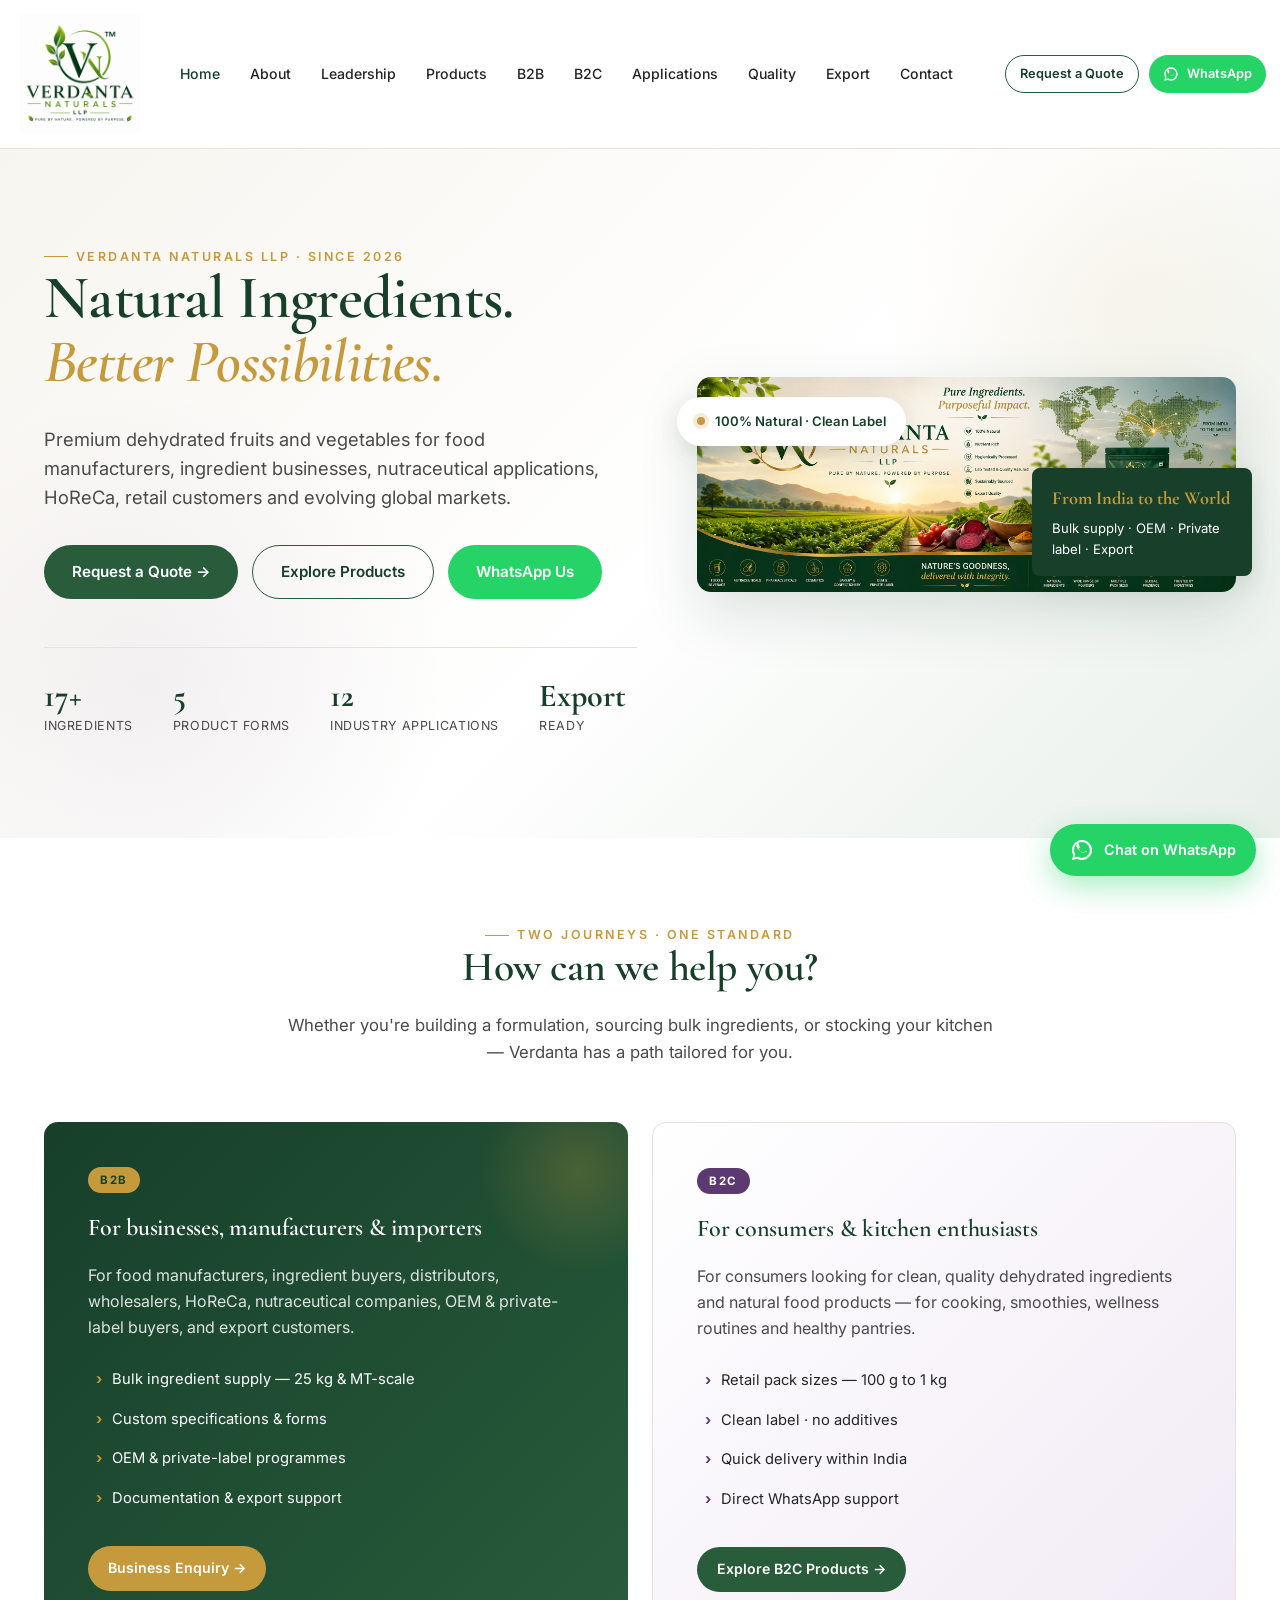
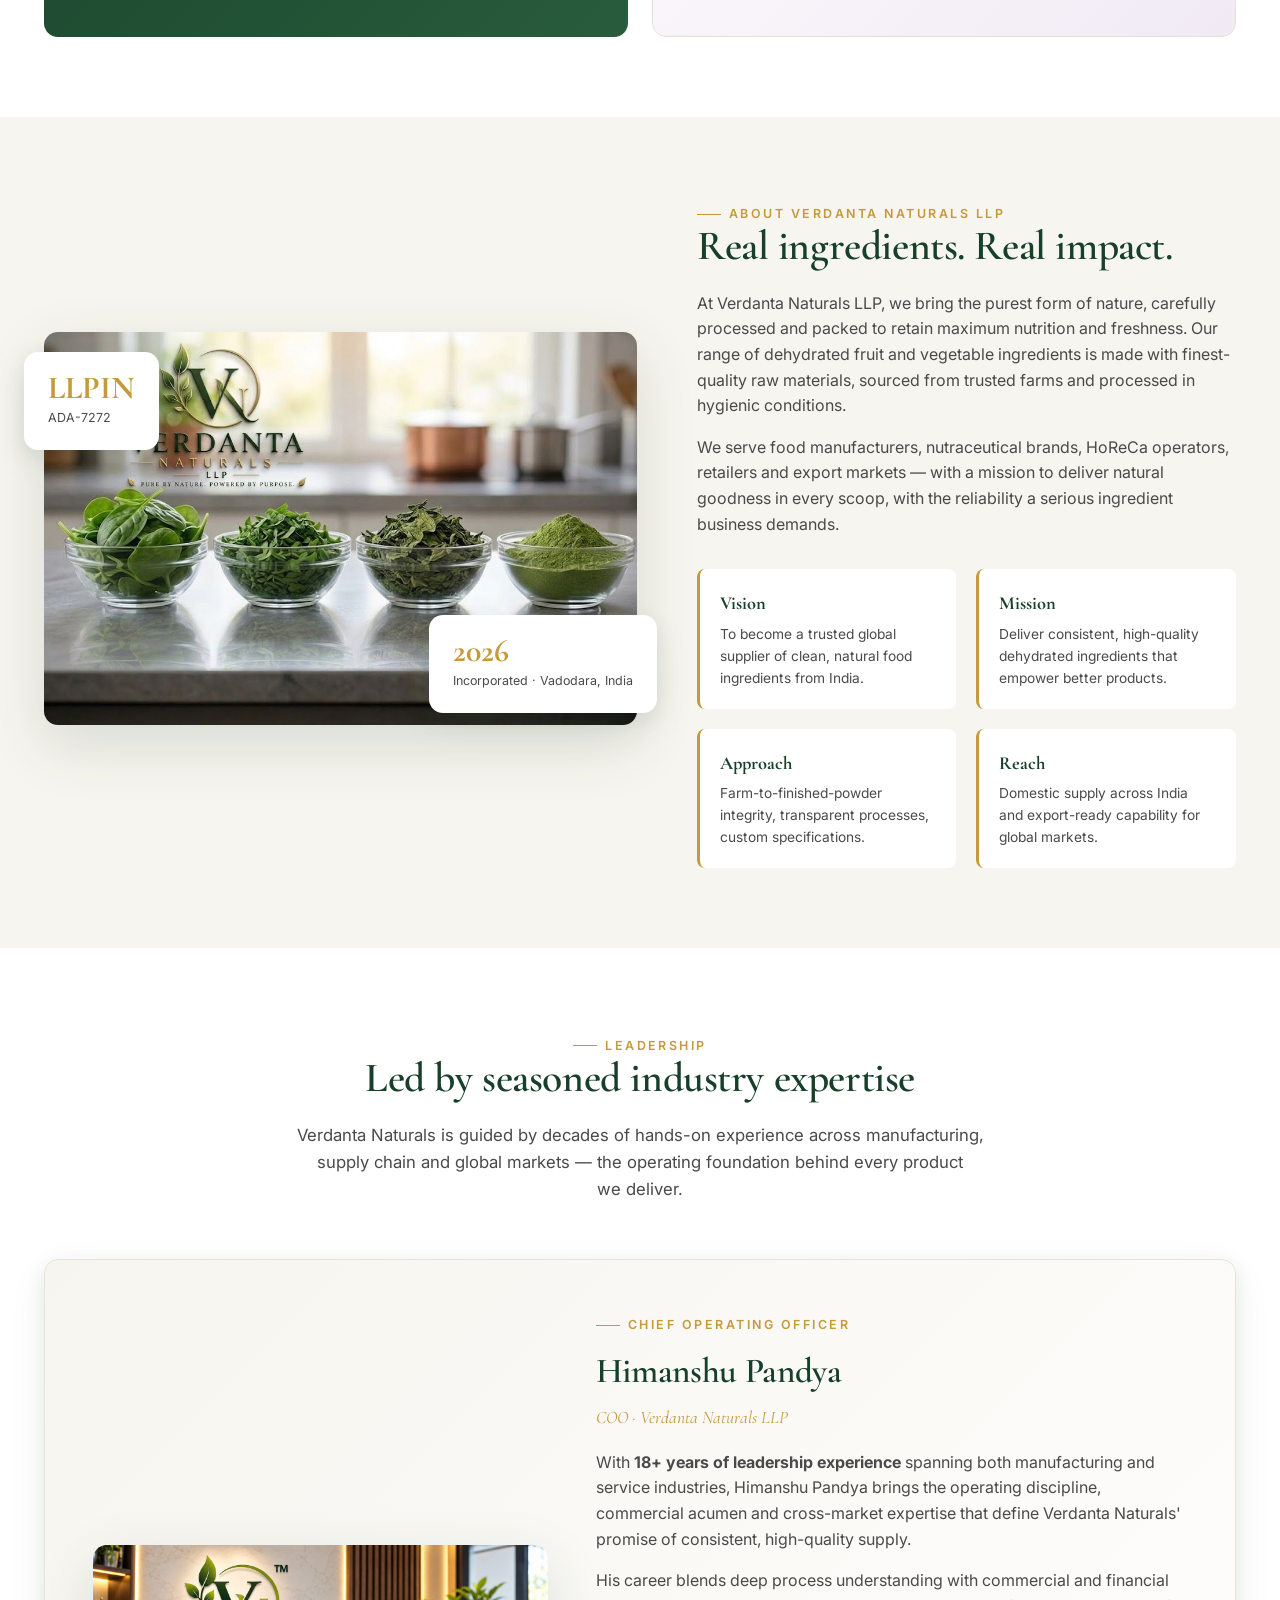
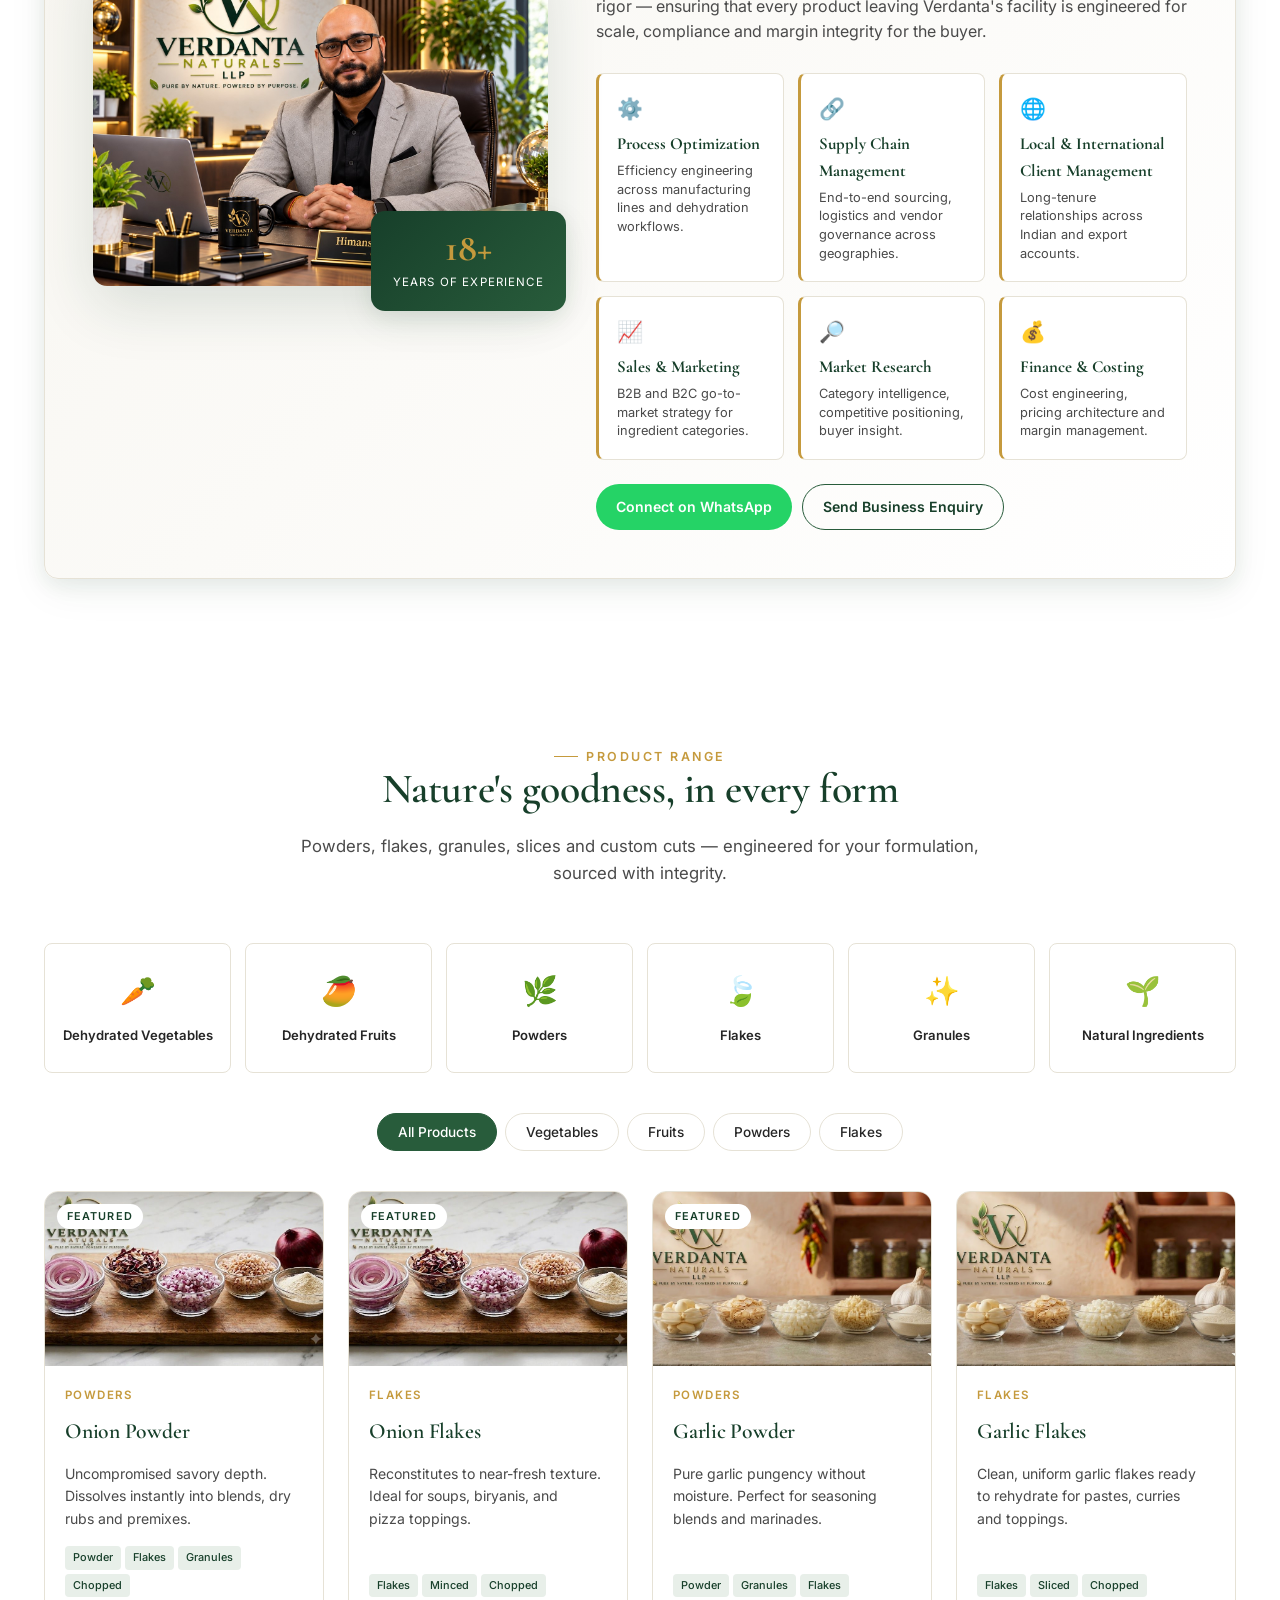
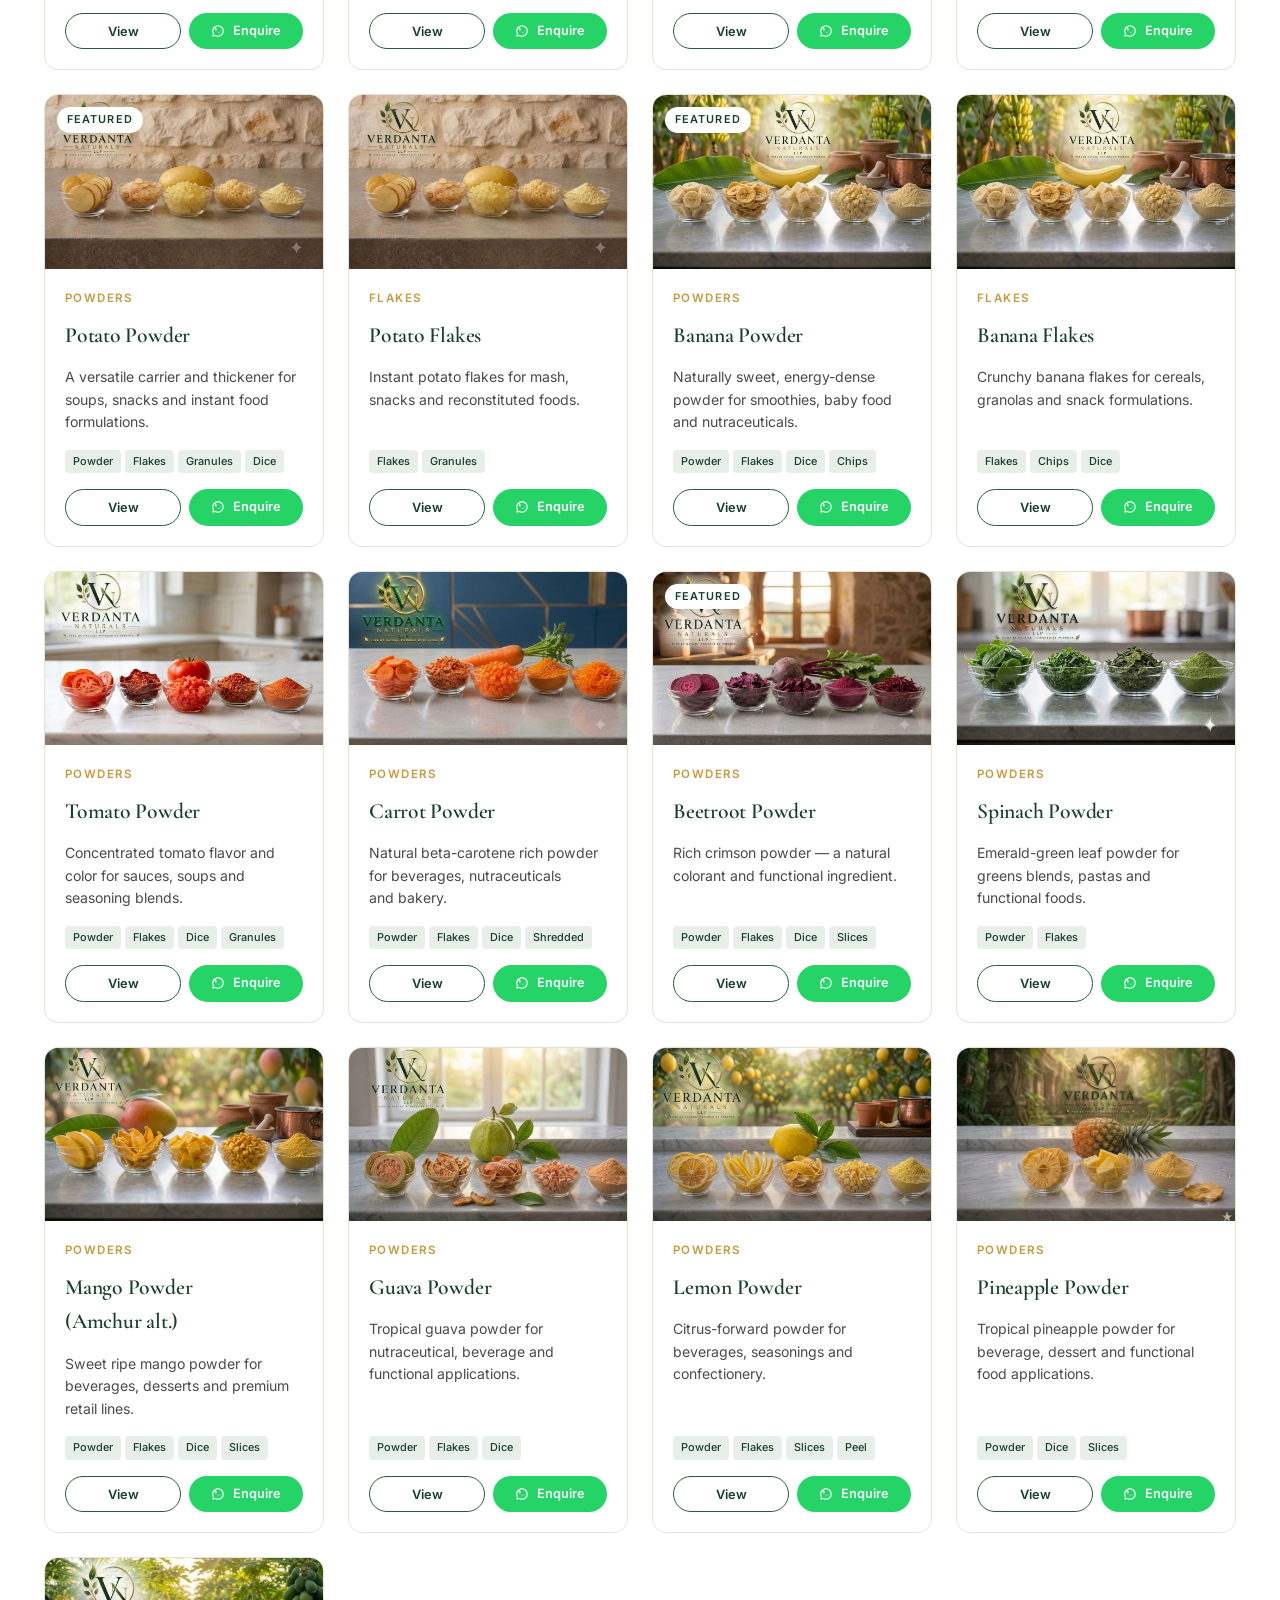
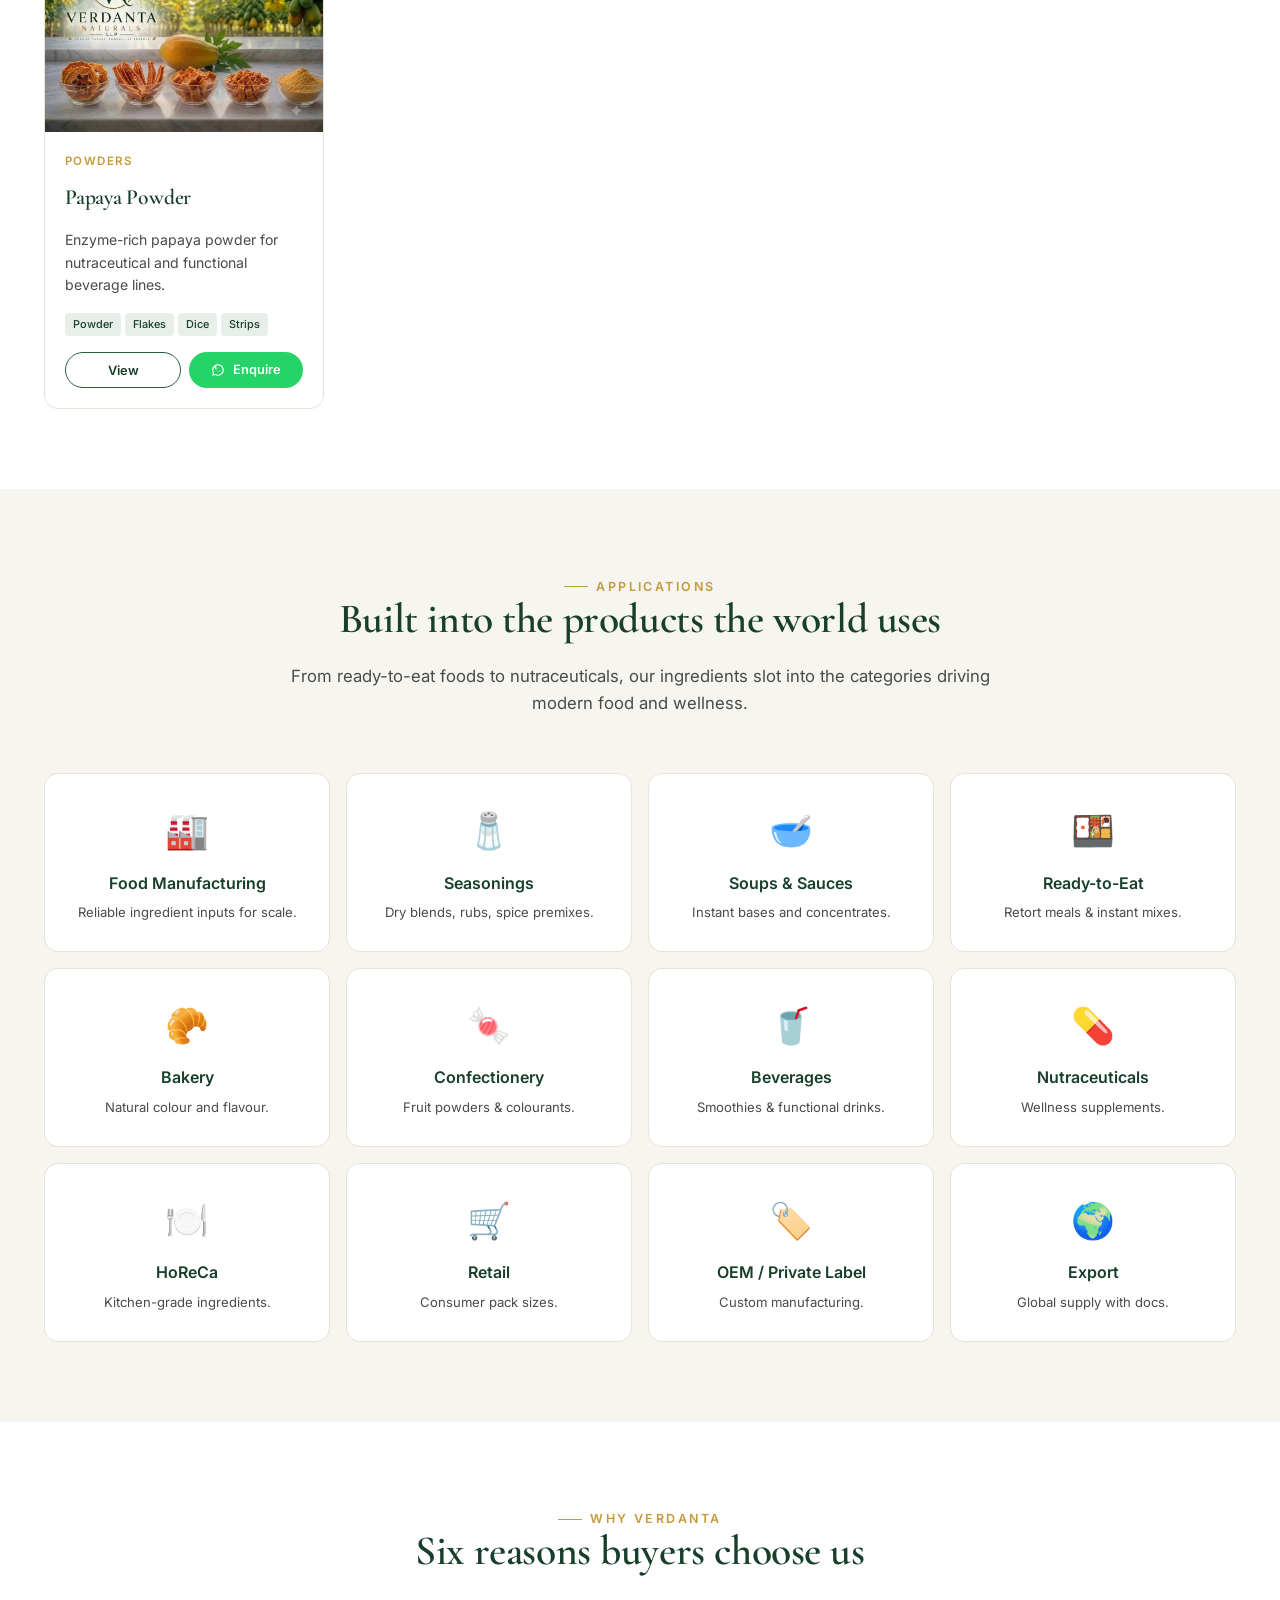
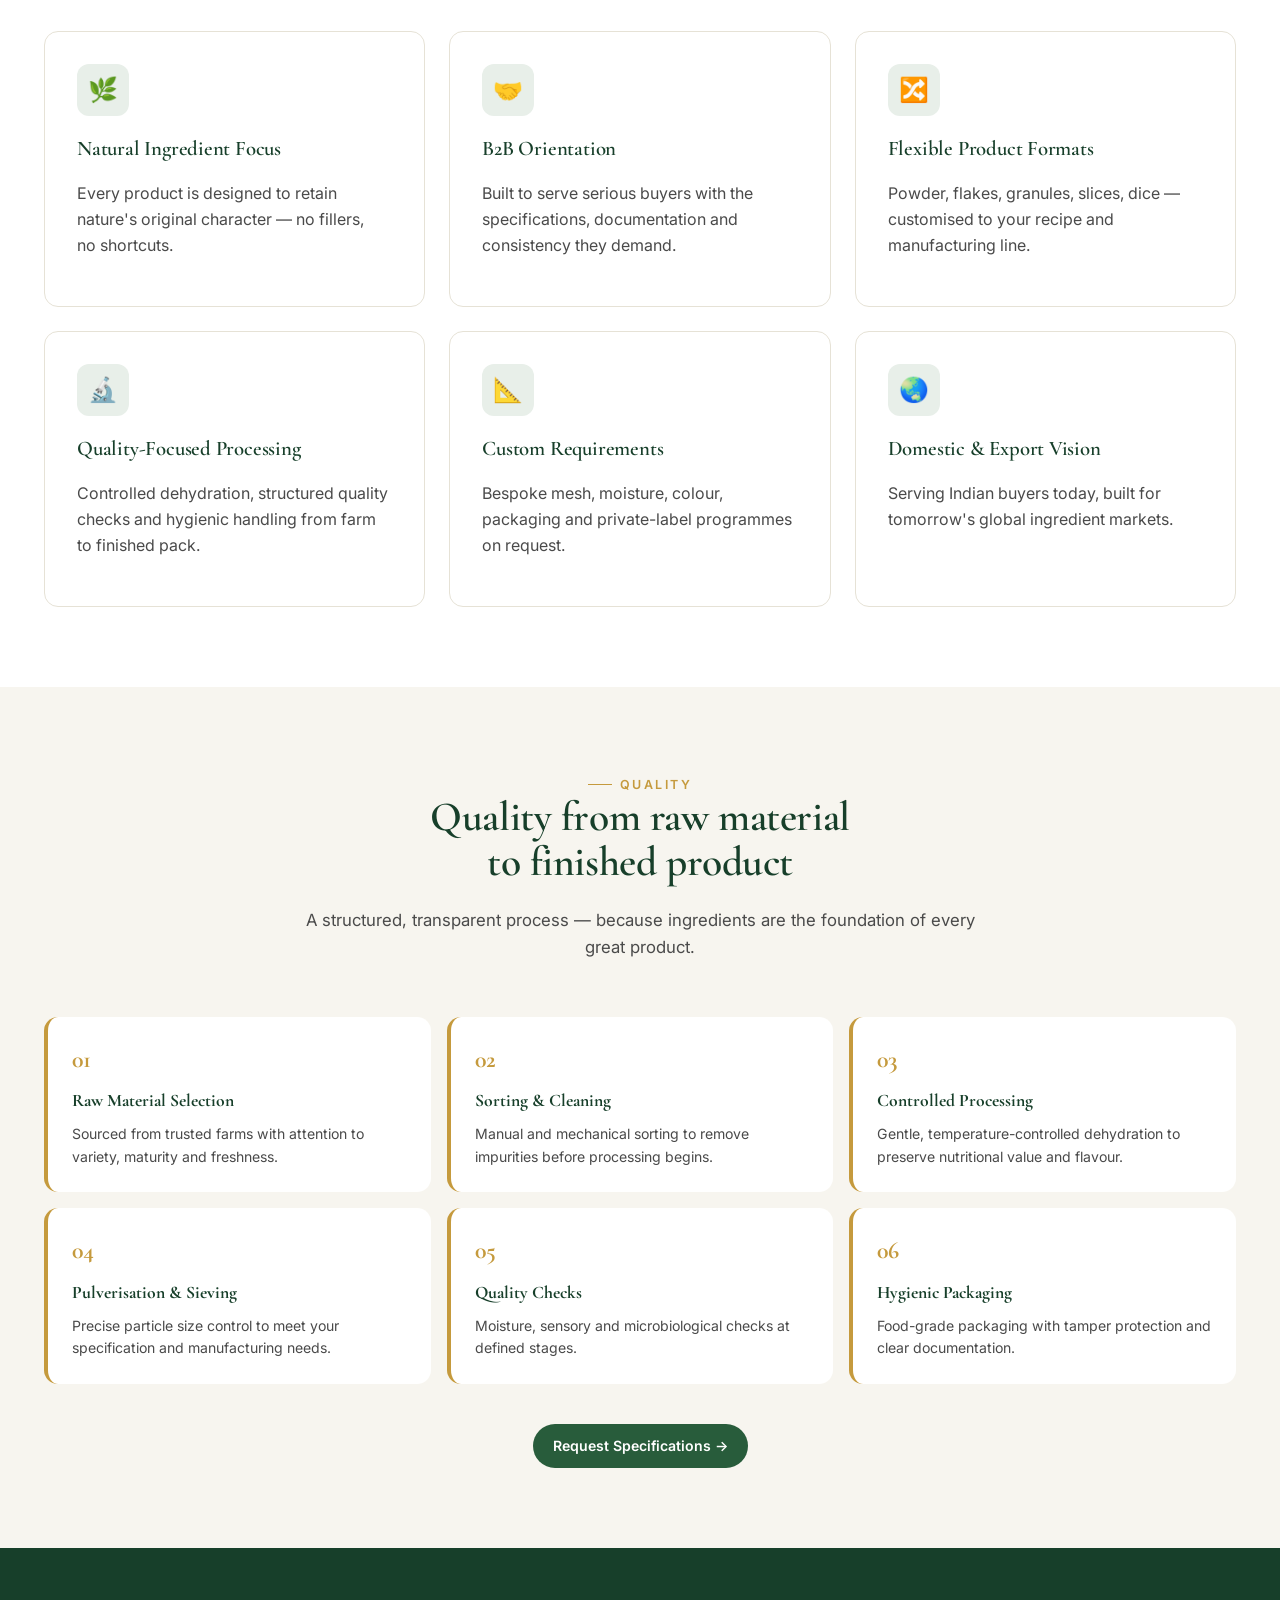
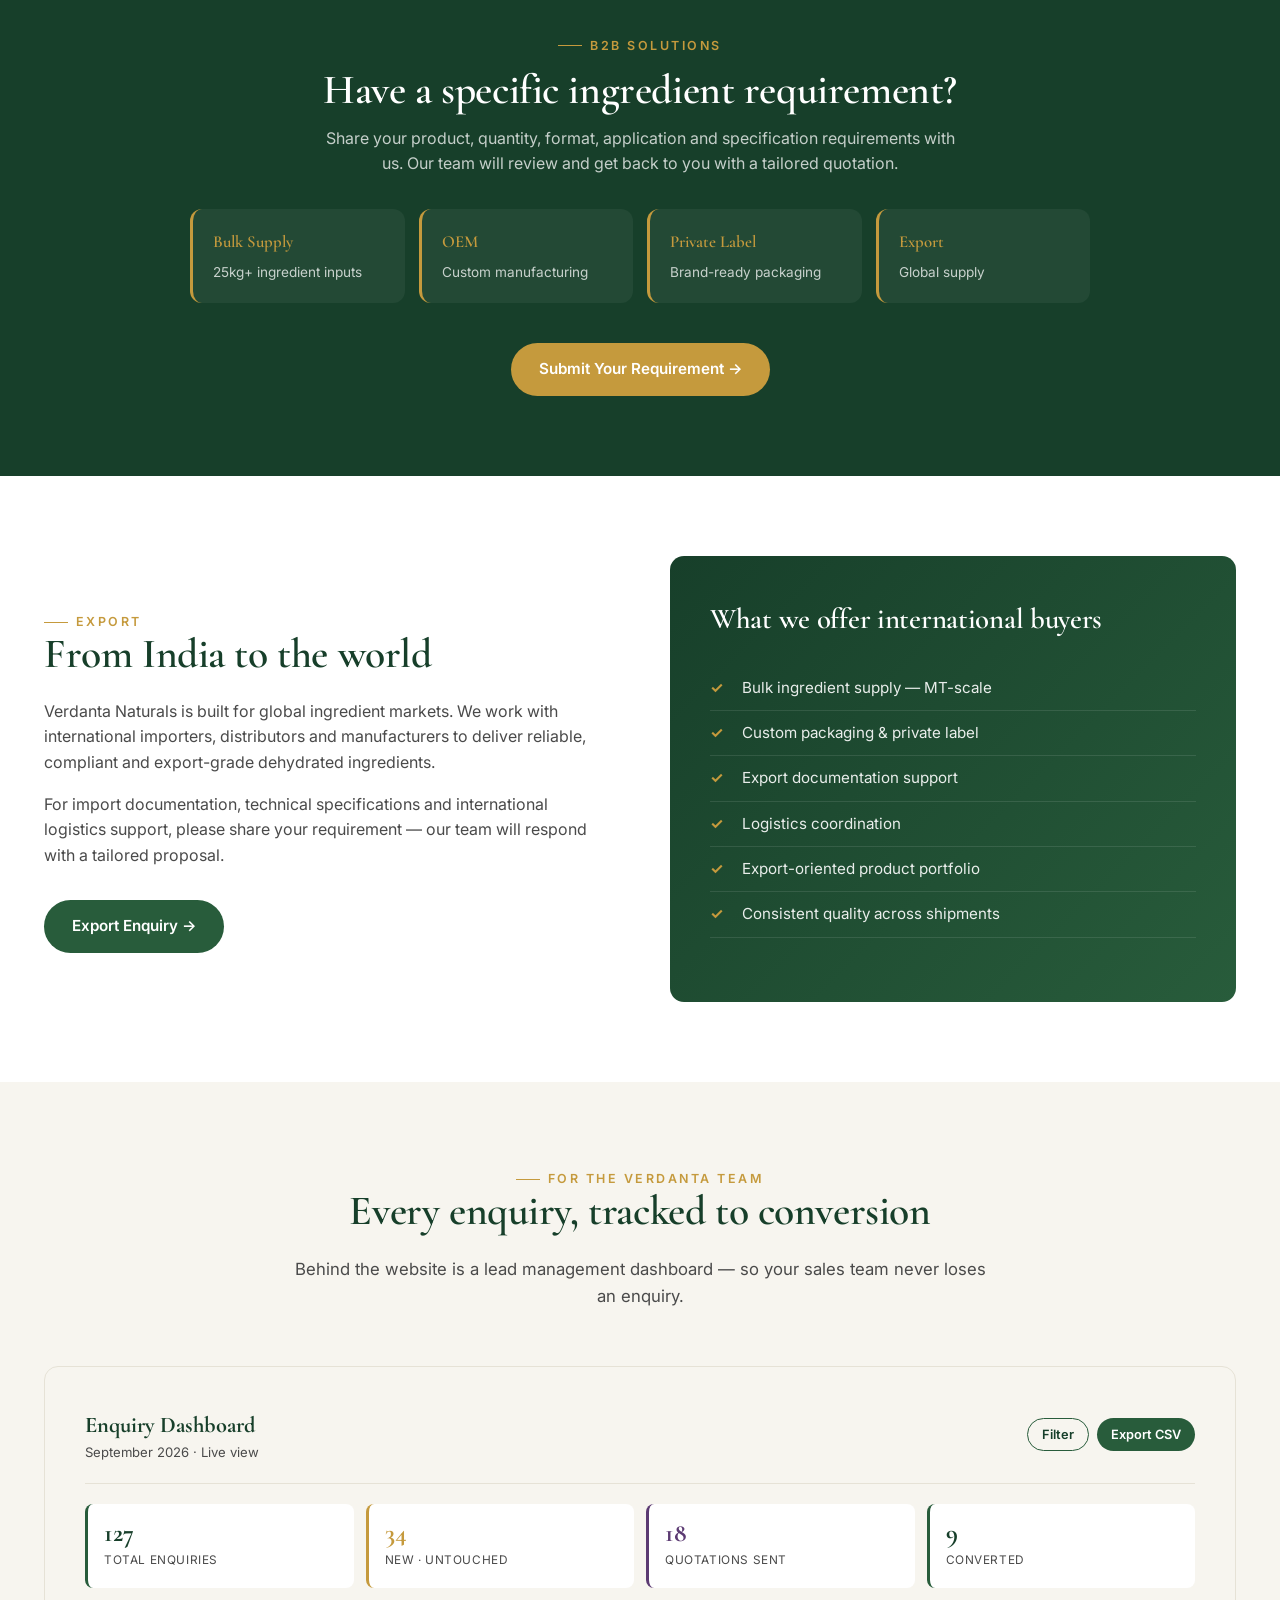
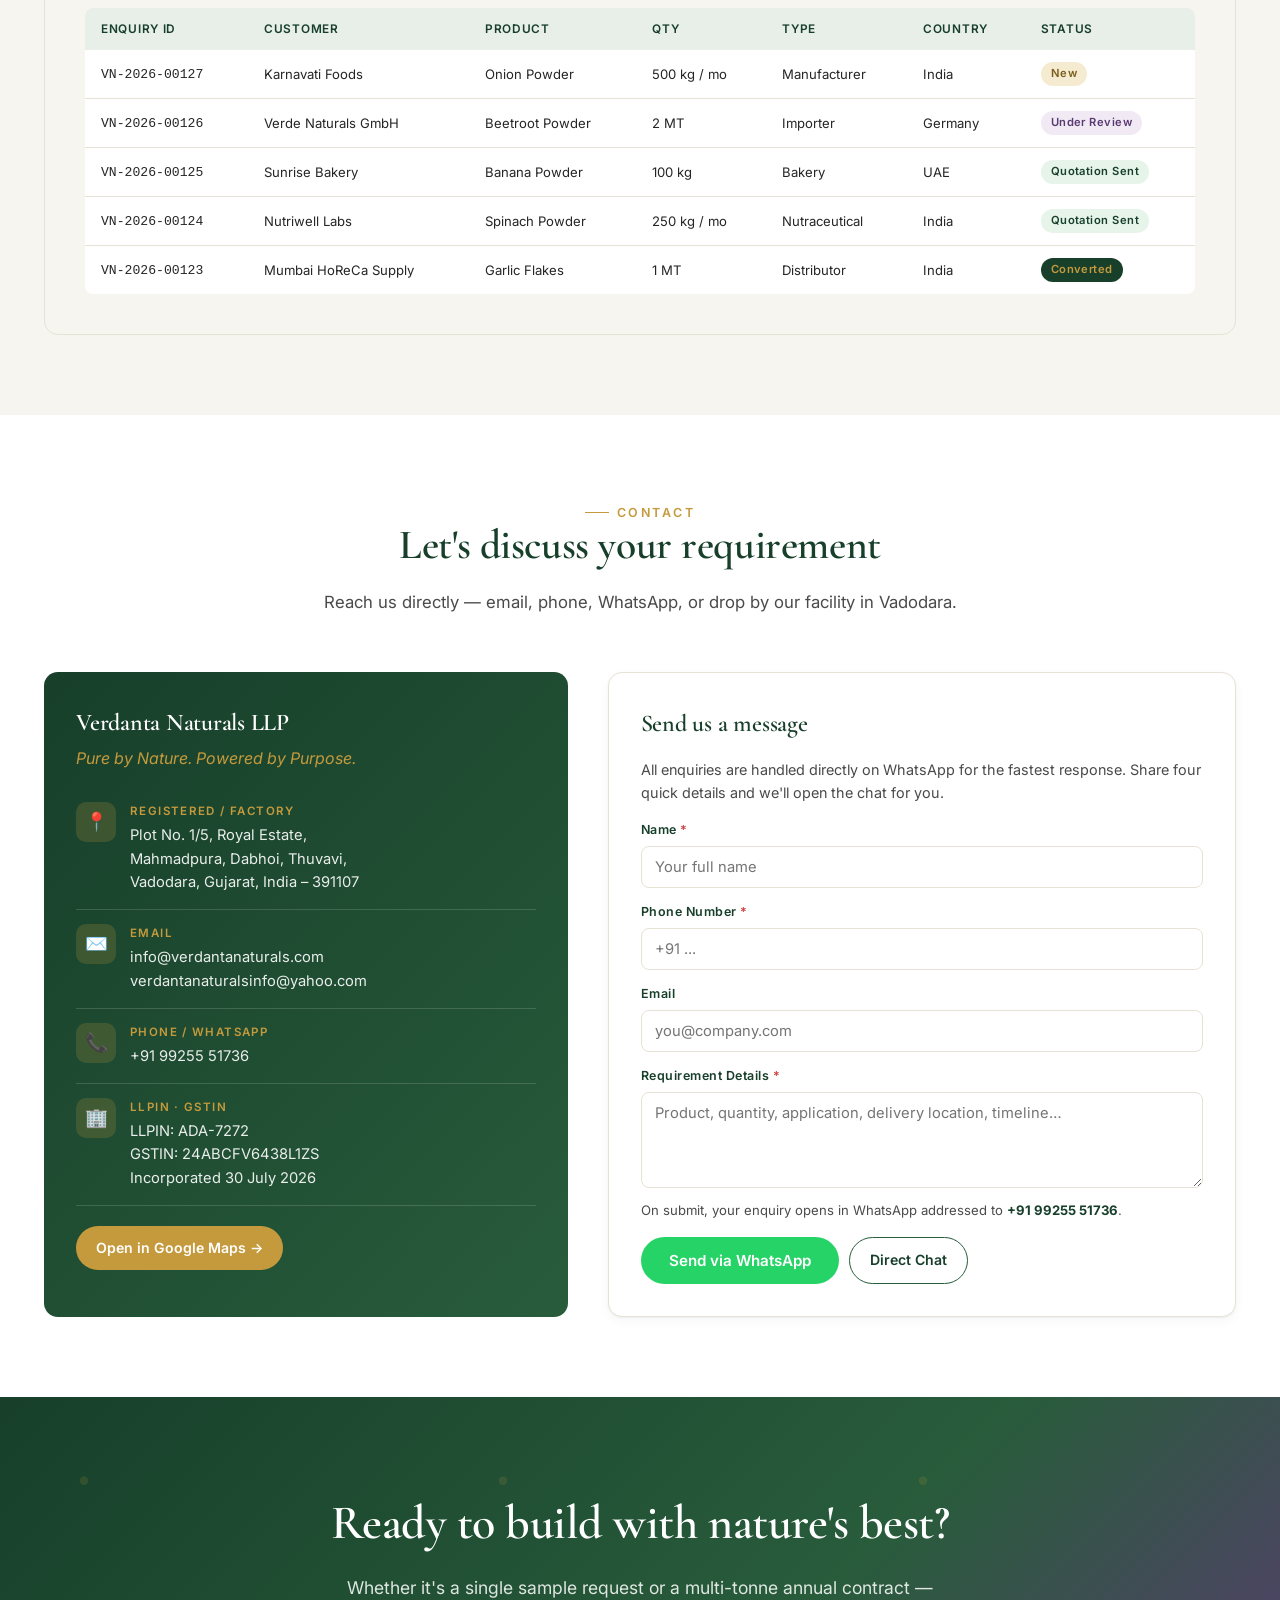
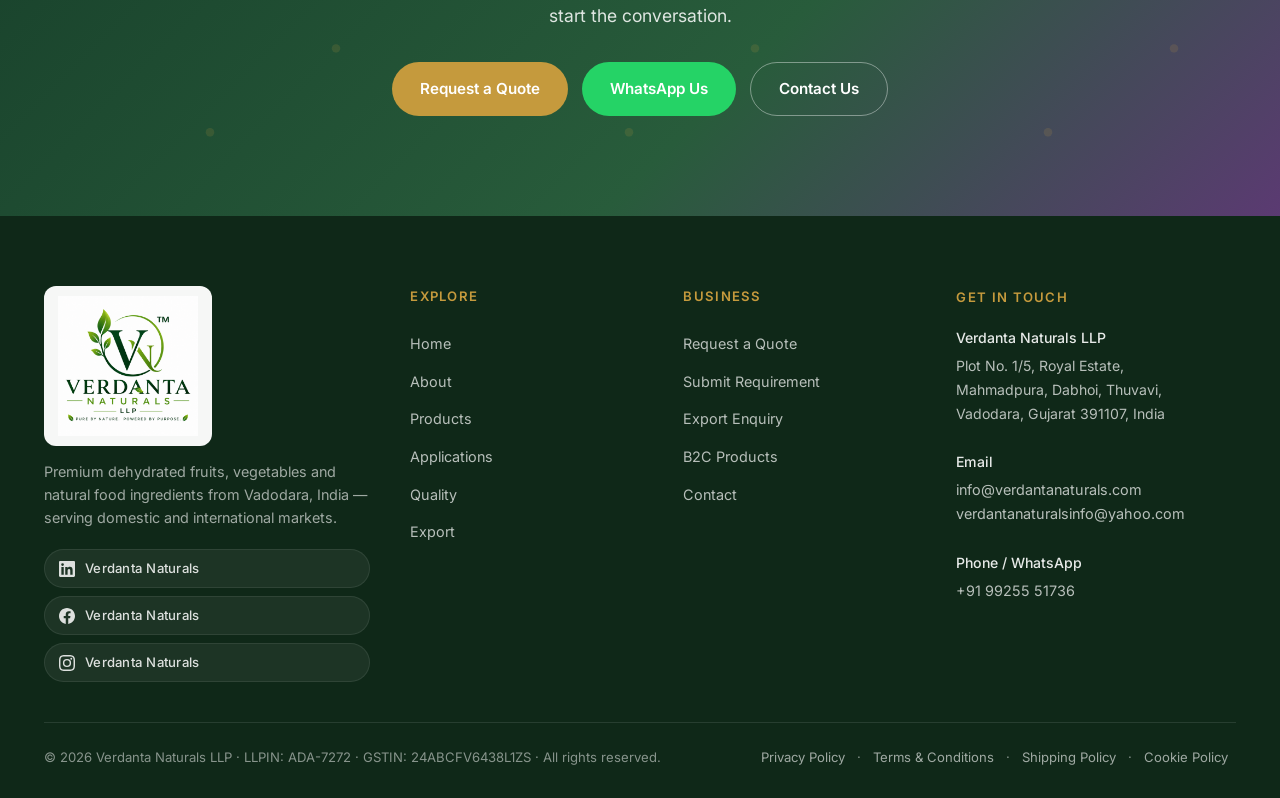
==== commit 4652fece: "Add files via upload" ====
--- a/index.html
+++ b/index.html
@@ -9,357 +9,8 @@
 <link rel="preconnect" href="https://fonts.googleapis.com">
 <link rel="preconnect" href="https://fonts.gstatic.com" crossorigin>
 <link href="https://fonts.googleapis.com/css2?family=Cormorant+Garamond:wght@500;600;700&family=Inter:wght@300;400;500;600;700&display=swap" rel="stylesheet">
-<style>
-/* Verdanta Naturals — Site Styles */
-:root {
-  --green: #285C3B;
-  --green-deep: #173F2A;
-  --green-soft: #E8EFE9;
-  --purple: #5B3A72;
-  --purple-soft: #F1EAF5;
-  --gold: #C59A3D;
-  --gold-soft: #F5EBD0;
-  --off: #F7F5EF;
-  --char: #252525;
-  --char-soft: #4a4a4a;
-  --white: #ffffff;
-  --line: #e6e2d6;
-  --shadow-sm: 0 1px 2px rgba(23,63,42,.06), 0 4px 12px rgba(23,63,42,.04);
-  --shadow-md: 0 6px 20px rgba(23,63,42,.08), 0 12px 40px rgba(23,63,42,.06);
-  --shadow-lg: 0 20px 60px rgba(23,63,42,.14);
-  --radius: 14px;
-  --radius-sm: 8px;
-  --maxw: 1240px;
-}
-
-* { box-sizing: border-box; }
-html, body { margin: 0; padding: 0; }
-html, body { overflow-x: clip; max-width: 100%; }
-.p-actions { flex-wrap: wrap; }
-body {
-  font-family: 'Inter', -apple-system, BlinkMacSystemFont, 'Segoe UI', sans-serif;
-  color: var(--char);
-  background: var(--white);
-  line-height: 1.6;
-  -webkit-font-smoothing: antialiased;
-  text-rendering: optimizeLegibility;
-}
-
-h1,h2,h3,h4 { font-family: 'Cormorant Garamond', 'Playfair Display', Georgia, serif; color: var(--green-deep); font-weight: 600; letter-spacing: -.01em; margin: 0 0 .5em; text-wrap: balance; }
-h1 { font-size: clamp(2.2rem, 5vw, 3.8rem); line-height: 1.05; }
-h2 { font-size: clamp(1.8rem, 3.5vw, 2.6rem); line-height: 1.1; }
-h3 { font-size: clamp(1.25rem, 2vw, 1.5rem); }
-h4 { font-size: 1.05rem; font-family: 'Inter', sans-serif; font-weight: 600; letter-spacing: .02em; text-transform: uppercase; color: var(--green); }
-p { text-wrap: pretty; color: var(--char-soft); }
-a { color: var(--green); text-decoration: none; }
-a:hover { color: var(--purple); }
-
-.container { max-width: var(--maxw); margin: 0 auto; padding: 0 24px; }
-.eyebrow { display: inline-flex; align-items: center; gap: 8px; font-size: .78rem; letter-spacing: .2em; text-transform: uppercase; color: var(--gold); font-weight: 600; }
-.eyebrow::before { content: ''; width: 24px; height: 1px; background: var(--gold); }
-
-/* ================= HEADER ================= */
-.hdr { position: sticky; top: 0; z-index: 100; background: rgba(255,255,255,.96); backdrop-filter: blur(12px); border-bottom: 1px solid var(--line); }
-.hdr-inner { display: flex; align-items: center; gap: 28px; padding: 8px 24px; }
-.brand { display: flex; align-items: center; gap: 12px; text-decoration: none; }
-.brand img.brand-logo-lg { height: 150px; width: auto; display: block; }
-.brand { flex-direction: column; align-items: flex-start; gap: 4px; }
-.brand-txt { display: flex; flex-direction: column; line-height: 1.1; margin-top: 2px; }
-.brand-txt b { font-family: 'Cormorant Garamond', serif; font-size: 1.05rem; color: var(--green-deep); letter-spacing: .04em; }
-.brand-txt span { font-size: .58rem; letter-spacing: .16em; color: var(--gold); text-transform: uppercase; margin-top: 2px; }
-@media (max-width: 640px) { .brand img.brand-logo-lg { height: 90px; } .hdr-inner { gap: 12px; padding: 6px 16px; } .hdr-cta { margin-left: auto; } }
-.nav { display: flex; gap: 6px; margin-left: auto; align-items: center; }
-.nav a { padding: 10px 12px; font-size: .88rem; font-weight: 500; color: var(--char); border-radius: 6px; transition: all .15s; }
-.nav a:hover { background: var(--green-soft); color: var(--green-deep); }
-.nav a.active { color: var(--green-deep); }
-.hdr-cta { display: flex; gap: 10px; margin-left: 12px; }
-.btn { display: inline-flex; align-items: center; gap: 8px; padding: 11px 20px; border-radius: 999px; font-weight: 600; font-size: .88rem; cursor: pointer; border: none; transition: all .2s; text-decoration: none; white-space: nowrap; font-family: inherit; }
-.btn-primary { background: var(--green); color: var(--white); }
-.btn-primary:hover { background: var(--green-deep); color: var(--white); transform: translateY(-1px); box-shadow: var(--shadow-md); }
-.btn-gold { background: var(--gold); color: var(--white); }
-.btn-gold:hover { background: #a37d2b; color: var(--white); }
-.btn-ghost { background: transparent; color: var(--green-deep); border: 1.5px solid var(--green); }
-.btn-ghost:hover { background: var(--green); color: var(--white); }
-.btn-wa { background: #25D366; color: var(--white); }
-.btn-wa:hover { background: #128C7E; color: var(--white); }
-.btn-lg { padding: 14px 28px; font-size: .95rem; }
-.btn-sm { padding: 8px 14px; font-size: .8rem; }
-.menu-toggle { display: none; background: none; border: none; font-size: 1.5rem; cursor: pointer; color: var(--green-deep); }
-
-/* ================= HERO ================= */
-.hero { position: relative; padding: 90px 0 100px; background: linear-gradient(135deg, var(--off) 0%, #ffffff 55%, var(--green-soft) 100%); overflow: hidden; }
-.hero::before { content: ''; position: absolute; top: -100px; right: -100px; width: 500px; height: 500px; background: radial-gradient(circle, rgba(197,154,61,.08), transparent 70%); border-radius: 50%; }
-.hero::after { content: ''; position: absolute; bottom: -150px; left: -150px; width: 600px; height: 600px; background: radial-gradient(circle, rgba(91,58,114,.06), transparent 70%); border-radius: 50%; }
-.hero-grid { display: grid; grid-template-columns: 1.1fr 1fr; gap: 60px; align-items: center; position: relative; z-index: 1; }
-.hero h1 span.acc { color: var(--gold); font-style: italic; }
-.hero .lede { font-size: 1.15rem; color: var(--char-soft); margin: 20px 0 32px; max-width: 560px; }
-.hero-ctas { display: flex; gap: 14px; flex-wrap: wrap; }
-.hero-stats { display: flex; gap: 40px; margin-top: 48px; padding-top: 32px; border-top: 1px solid var(--line); }
-.hero-stats .stat b { display: block; font-family: 'Cormorant Garamond', serif; font-size: 2rem; color: var(--green-deep); line-height: 1; }
-.hero-stats .stat span { font-size: .78rem; color: var(--char-soft); letter-spacing: .05em; text-transform: uppercase; }
-.hero-visual { position: relative; }
-.hero-visual img { width: 100%; height: auto; border-radius: var(--radius); box-shadow: var(--shadow-lg); }
-.hero-badge { position: absolute; top: 20px; left: -20px; background: var(--white); padding: 14px 20px; border-radius: 999px; box-shadow: var(--shadow-md); display: flex; align-items: center; gap: 10px; font-size: .82rem; font-weight: 600; color: var(--green-deep); }
-.hero-badge::before { content: ''; width: 8px; height: 8px; background: var(--gold); border-radius: 50%; box-shadow: 0 0 0 4px rgba(197,154,61,.2); }
-.hero-badge-2 { position: absolute; bottom: 24px; right: -16px; background: var(--green-deep); color: var(--white); padding: 16px 20px; border-radius: var(--radius-sm); box-shadow: var(--shadow-md); font-size: .82rem; max-width: 220px; }
-.hero-badge-2 b { display: block; color: var(--gold); font-family: 'Cormorant Garamond', serif; font-size: 1.15rem; margin-bottom: 4px; }
-
-/* ================= SECTIONS ================= */
-section { padding: 80px 0; }
-.section-head { text-align: center; max-width: 720px; margin: 0 auto 56px; }
-.section-head p { font-size: 1.05rem; margin-top: 12px; }
-.section-alt { background: var(--off); }
-.section-dark { background: var(--green-deep); color: var(--white); }
-.section-dark h2, .section-dark h3, .section-dark h4 { color: var(--white); }
-.section-dark p { color: rgba(255,255,255,.75); }
-
-/* ================= B2B / B2C SPLIT ================= */
-.split { display: grid; grid-template-columns: 1fr 1fr; gap: 24px; }
-.split-card { position: relative; padding: 44px; border-radius: var(--radius); background: var(--white); border: 1px solid var(--line); transition: all .25s; overflow: hidden; }
-.split-card:hover { transform: translateY(-4px); box-shadow: var(--shadow-lg); border-color: transparent; }
-.split-card.b2b { background: linear-gradient(135deg, var(--green-deep), var(--green)); color: var(--white); border: none; }
-.split-card.b2b h3, .split-card.b2b h4 { color: var(--white); }
-.split-card.b2b p { color: rgba(255,255,255,.85); }
-.split-card.b2b::after { content: ''; position: absolute; top: -50px; right: -50px; width: 200px; height: 200px; background: radial-gradient(circle, rgba(197,154,61,.25), transparent 70%); border-radius: 50%; }
-.split-card.b2c { background: linear-gradient(135deg, #fff, var(--purple-soft)); }
-.split-card .tag { display: inline-block; padding: 4px 12px; border-radius: 999px; font-size: .72rem; letter-spacing: .15em; text-transform: uppercase; font-weight: 700; margin-bottom: 16px; }
-.split-card.b2b .tag { background: var(--gold); color: var(--green-deep); }
-.split-card.b2c .tag { background: var(--purple); color: var(--white); }
-.split-card ul { list-style: none; padding: 0; margin: 20px 0 28px; }
-.split-card ul li { padding: 8px 0; padding-left: 24px; position: relative; font-size: .92rem; }
-.split-card ul li::before { content: '›'; position: absolute; left: 8px; font-weight: 700; color: var(--gold); }
-.split-card.b2c ul li::before { color: var(--purple); }
-
-/* ================= CATEGORY GRID ================= */
-.cat-grid { display: grid; grid-template-columns: repeat(6, 1fr); gap: 14px; }
-.cat-item { padding: 24px 16px; text-align: center; background: var(--white); border: 1px solid var(--line); border-radius: var(--radius-sm); cursor: pointer; transition: all .2s; }
-.cat-item:hover { border-color: var(--green); background: var(--green-soft); transform: translateY(-2px); }
-.cat-item .ic { font-size: 1.8rem; margin-bottom: 8px; display: block; }
-.cat-item .lb { font-size: .82rem; font-weight: 600; color: var(--char); }
-
-/* ================= PRODUCT GRID ================= */
-.product-filters { display: flex; gap: 8px; flex-wrap: wrap; justify-content: center; margin-bottom: 40px; }
-.filter-chip { padding: 10px 20px; border-radius: 999px; border: 1.5px solid var(--line); background: var(--white); cursor: pointer; font-size: .85rem; font-weight: 500; transition: all .15s; font-family: inherit; color: var(--char); }
-.filter-chip:hover { border-color: var(--green); color: var(--green); }
-.filter-chip.active { background: var(--green); color: var(--white); border-color: var(--green); }
-.p-grid { display: grid; grid-template-columns: repeat(4, 1fr); gap: 24px; }
-.p-card { background: var(--white); border: 1px solid var(--line); border-radius: var(--radius); overflow: hidden; transition: all .25s; display: flex; flex-direction: column; }
-.p-card:hover { transform: translateY(-4px); box-shadow: var(--shadow-lg); border-color: transparent; }
-.p-img { aspect-ratio: 16/10; overflow: hidden; background: var(--off); position: relative; }
-.p-img img { width: 100%; height: 100%; object-fit: cover; transition: transform .5s; }
-.p-card:hover .p-img img { transform: scale(1.05); }
-.p-tag { position: absolute; top: 12px; left: 12px; background: var(--white); padding: 4px 10px; border-radius: 999px; font-size: .68rem; font-weight: 600; letter-spacing: .1em; text-transform: uppercase; color: var(--green-deep); }
-.p-body { padding: 20px; flex: 1; display: flex; flex-direction: column; }
-.p-body h3 { font-family: 'Cormorant Garamond', serif; font-size: 1.35rem; margin: 0 0 6px; }
-.p-cat { font-size: .72rem; letter-spacing: .12em; text-transform: uppercase; color: var(--gold); font-weight: 600; margin-bottom: 10px; }
-.p-desc { font-size: .88rem; margin: 8px 0 16px; flex: 1; }
-.p-forms { display: flex; flex-wrap: wrap; gap: 4px; margin-bottom: 16px; }
-.p-forms span { font-size: .68rem; padding: 3px 8px; background: var(--green-soft); color: var(--green-deep); border-radius: 4px; font-weight: 500; }
-.p-actions { display: flex; gap: 8px; margin-top: auto; }
-.p-actions .btn { flex: 1; justify-content: center; }
-
-/* ================= WHY / QUALITY ================= */
-.why-grid { display: grid; grid-template-columns: repeat(3, 1fr); gap: 24px; }
-.why-item { padding: 32px; background: var(--white); border-radius: var(--radius); border: 1px solid var(--line); transition: all .2s; }
-.why-item:hover { border-color: var(--gold); box-shadow: var(--shadow-md); }
-.why-ic { width: 52px; height: 52px; border-radius: 12px; background: var(--green-soft); display: flex; align-items: center; justify-content: center; font-size: 1.5rem; margin-bottom: 16px; }
-.why-item.dark .why-ic { background: rgba(255,255,255,.1); }
-
-.quality-flow { display: grid; grid-template-columns: repeat(3, 1fr); gap: 16px; margin-top: 40px; }
-.q-step { padding: 24px; background: var(--white); border-radius: var(--radius); border-left: 4px solid var(--gold); }
-.q-step b { font-family: 'Cormorant Garamond', serif; font-size: 1.5rem; color: var(--gold); display: block; margin-bottom: 8px; }
-.q-step h4 { color: var(--green-deep); margin: 0 0 8px; text-transform: none; letter-spacing: 0; font-size: 1.1rem; font-family: 'Cormorant Garamond',serif; font-weight: 700; }
-.q-step p { font-size: .88rem; margin: 0; }
-
-/* ================= APPLICATIONS ================= */
-.apps-grid { display: grid; grid-template-columns: repeat(4, 1fr); gap: 16px; }
-.app-card { padding: 28px 20px; background: var(--white); border-radius: var(--radius); text-align: center; border: 1px solid var(--line); transition: all .2s; cursor: pointer; }
-.app-card:hover { transform: translateY(-3px); box-shadow: var(--shadow-md); border-color: var(--green); }
-.app-card .ic { font-size: 2.2rem; margin-bottom: 12px; display: block; }
-.app-card h4 { color: var(--green-deep); font-family: inherit; text-transform: none; letter-spacing: 0; margin: 0 0 6px; font-size: 1rem; }
-.app-card p { font-size: .82rem; margin: 0; }
-
-/* ================= EXPORT SECTION ================= */
-.export-grid { display: grid; grid-template-columns: 1fr 1fr; gap: 60px; align-items: center; }
-.export-viz { position: relative; padding: 40px; background: linear-gradient(135deg, var(--green-deep), var(--green)); border-radius: var(--radius); color: var(--white); }
-.export-viz h3 { color: var(--white); font-size: 1.8rem; }
-.export-features { list-style: none; padding: 0; margin: 24px 0; }
-.export-features li { padding: 10px 0 10px 32px; position: relative; font-size: .95rem; color: rgba(255,255,255,.9); border-bottom: 1px solid rgba(255,255,255,.1); }
-.export-features li::before { content: '✓'; position: absolute; left: 0; color: var(--gold); font-weight: 700; }
-
-/* ================= FINAL CTA ================= */
-.final-cta { background: linear-gradient(135deg, var(--green-deep), var(--green) 60%, var(--purple)); padding: 100px 0; text-align: center; color: var(--white); position: relative; overflow: hidden; }
-.final-cta::before { content: ''; position: absolute; inset: 0; background: url("data:image/svg+xml;utf8,<svg xmlns='http://www.w3.org/2000/svg' viewBox='0 0 100 100'><circle cx='20' cy='20' r='1' fill='%23C59A3D' opacity='0.15'/><circle cx='80' cy='60' r='1' fill='%23C59A3D' opacity='0.15'/><circle cx='50' cy='80' r='1' fill='%23C59A3D' opacity='0.15'/></svg>"); }
-.final-cta h2 { color: var(--white); font-size: clamp(2rem, 4vw, 3rem); }
-.final-cta p { color: rgba(255,255,255,.85); font-size: 1.1rem; max-width: 600px; margin: 16px auto 32px; }
-.final-cta .btns { display: flex; gap: 14px; justify-content: center; flex-wrap: wrap; position: relative; }
-
-/* ================= FOOTER ================= */
-footer { background: #0f2818; color: rgba(255,255,255,.7); padding: 70px 0 30px; }
-.foot-grid { display: grid; grid-template-columns: 1.4fr 1fr 1fr 1.2fr; gap: 40px; margin-bottom: 40px; }
-.foot-grid h4 { color: var(--gold); font-family: inherit; letter-spacing: .1em; margin-bottom: 18px; font-size: .82rem; }
-.foot-grid ul { list-style: none; padding: 0; margin: 0; }
-.foot-grid li { padding: 6px 0; }
-.foot-grid a { color: rgba(255,255,255,.7); font-size: .9rem; }
-.foot-grid a:hover { color: var(--gold); }
-.foot-brand img.foot-logo-lg { height: 160px; margin-bottom: 14px; background: rgba(255,255,255,.96); padding: 10px 14px; border-radius: 12px; display: block; }
-.foot-brand-name { font-family: 'Cormorant Garamond', serif; font-size: 1.25rem; color: var(--gold); letter-spacing: .06em; font-weight: 700; margin-bottom: 12px; }
-.foot-brand p { font-size: .9rem; color: rgba(255,255,255,.6); margin: 8px 0 20px; }
-@media (max-width: 640px) { .foot-brand img.foot-logo-lg { height: 120px; } }
-.foot-social { display: flex; flex-direction: column; gap: 8px; margin-top: 4px; }
-.foot-social a { display: inline-flex; align-items: center; gap: 10px; padding: 8px 14px; border-radius: 999px; background: rgba(255,255,255,.06); color: rgba(255,255,255,.85); font-size: .82rem; font-weight: 500; text-decoration: none; transition: all .18s; border: 1px solid rgba(255,255,255,.08); }
-.foot-social a:hover { background: var(--gold); color: var(--green-deep); border-color: var(--gold); transform: translateX(2px); }
-.foot-social a svg { width: 16px; height: 16px; flex-shrink: 0; }
-.foot-social a span { letter-spacing: .02em; }
-.foot-contact { font-size: .88rem; line-height: 1.7; }
-.foot-contact b { color: rgba(255,255,255,.9); display: block; margin-bottom: 4px; font-weight: 500; }
-.foot-bottom { padding-top: 24px; border-top: 1px solid rgba(255,255,255,.1); display: flex; justify-content: space-between; align-items: center; font-size: .82rem; color: rgba(255,255,255,.5); flex-wrap: wrap; gap: 12px; }
-.foot-bottom a { color: rgba(255,255,255,.6); margin: 0 8px; }
-
-/* ================= WHATSAPP FLOAT ================= */
-.wa-float { position: fixed; bottom: 24px; right: 24px; z-index: 90; background: #25D366; color: white; padding: 14px 20px; border-radius: 999px; font-weight: 600; font-size: .9rem; box-shadow: 0 10px 30px rgba(37,211,102,.4); display: flex; align-items: center; gap: 10px; cursor: pointer; text-decoration: none; transition: all .2s; }
-.wa-float:hover { transform: translateY(-2px) scale(1.03); color: white; box-shadow: 0 14px 40px rgba(37,211,102,.5); }
-.wa-float .wa-ic { width: 24px; height: 24px; }
-
-/* ================= MODAL ================= */
-.modal-backdrop { position: fixed; inset: 0; background: rgba(23,63,42,.5); backdrop-filter: blur(6px); z-index: 200; display: none; align-items: flex-start; justify-content: center; padding: 40px 20px; overflow-y: auto; }
-.modal-backdrop.open { display: flex; animation: fadeIn .2s; }
-@keyframes fadeIn { from { opacity: 0; } to { opacity: 1; } }
-.modal { background: var(--white); border-radius: var(--radius); max-width: 900px; width: 100%; box-shadow: var(--shadow-lg); position: relative; margin: auto; animation: slideUp .3s; }
-@keyframes slideUp { from { transform: translateY(20px); opacity: 0; } to { transform: translateY(0); opacity: 1; } }
-.modal-close { position: absolute; top: 14px; right: 14px; width: 36px; height: 36px; border-radius: 50%; border: none; background: var(--off); font-size: 1.2rem; cursor: pointer; color: var(--char); z-index: 2; }
-.modal-close:hover { background: var(--green); color: var(--white); }
-.modal-header { padding: 32px 40px 20px; border-bottom: 1px solid var(--line); }
-.modal-header .eyebrow { margin-bottom: 8px; }
-.modal-header h2 { margin: 0; font-size: 2rem; }
-.modal-header p { margin: 8px 0 0; font-size: .95rem; }
-.modal-body { padding: 32px 40px; }
-.modal-footer { padding: 20px 40px 32px; border-top: 1px solid var(--line); display: flex; justify-content: flex-end; gap: 10px; }
-
-/* ================= FORMS ================= */
-.form-grid { display: grid; grid-template-columns: 1fr 1fr; gap: 14px 18px; }
-.form-grid .full { grid-column: 1 / -1; }
-.field { display: flex; flex-direction: column; gap: 6px; }
-.field label { font-size: .78rem; font-weight: 600; color: var(--green-deep); letter-spacing: .04em; }
-.field label .req { color: #d13d3d; }
-.field input, .field select, .field textarea { padding: 11px 13px; border: 1.5px solid var(--line); border-radius: 8px; font-family: inherit; font-size: .92rem; background: var(--white); color: var(--char); transition: border-color .15s; }
-.field input:focus, .field select:focus, .field textarea:focus { outline: none; border-color: var(--green); box-shadow: 0 0 0 3px rgba(40,92,59,.1); }
-.field textarea { resize: vertical; min-height: 90px; }
-.form-section { margin-bottom: 28px; }
-.form-section-title { font-size: .78rem; letter-spacing: .15em; text-transform: uppercase; color: var(--gold); font-weight: 700; padding-bottom: 8px; margin-bottom: 16px; border-bottom: 1px solid var(--line); display: flex; align-items: center; gap: 10px; }
-.form-section-title span { width: 24px; height: 24px; border-radius: 50%; background: var(--gold); color: var(--white); display: inline-flex; align-items: center; justify-content: center; font-size: .78rem; }
-.check-row { display: flex; align-items: flex-start; gap: 10px; font-size: .88rem; color: var(--char-soft); padding: 8px 0; }
-.check-row input[type="checkbox"] { margin-top: 3px; }
-.radio-row { display: flex; gap: 20px; padding: 6px 0; }
-.radio-row label { font-size: .9rem; font-weight: 500; color: var(--char); display: flex; align-items: center; gap: 6px; letter-spacing: 0; text-transform: none; cursor: pointer; }
-
-.form-success { text-align: center; padding: 60px 40px; }
-.form-success .ok-ic { width: 80px; height: 80px; border-radius: 50%; background: var(--green-soft); color: var(--green); display: inline-flex; align-items: center; justify-content: center; font-size: 2.5rem; margin-bottom: 20px; }
-.form-success h2 { color: var(--green-deep); }
-.form-success .eid { display: inline-block; padding: 10px 20px; background: var(--gold-soft); border-radius: 8px; font-family: 'JetBrains Mono', 'Courier New', monospace; font-weight: 700; color: var(--green-deep); letter-spacing: .05em; margin: 16px 0; border: 1.5px dashed var(--gold); }
-
-/* ================= ABOUT / STATS ================= */
-.about-grid { display: grid; grid-template-columns: 1.1fr 1fr; gap: 60px; align-items: center; }
-.about-visual { position: relative; }
-.about-visual img { width: 100%; border-radius: var(--radius); box-shadow: var(--shadow-lg); }
-.about-badge { position: absolute; padding: 20px 24px; background: var(--white); border-radius: var(--radius); box-shadow: var(--shadow-md); }
-.about-badge b { display: block; font-family: 'Cormorant Garamond',serif; font-size: 2rem; color: var(--gold); line-height: 1; }
-.about-badge span { font-size: .78rem; color: var(--char-soft); }
-.about-badge.b1 { top: 20px; left: -20px; }
-.about-badge.b2 { bottom: 20px; right: -20px; }
-
-.pillars { display: grid; grid-template-columns: 1fr 1fr; gap: 20px; margin-top: 32px; }
-.pillar { padding: 20px; background: var(--white); border-radius: var(--radius-sm); border-left: 3px solid var(--gold); }
-.pillar h4 { color: var(--green-deep); text-transform: none; letter-spacing: 0; font-family: 'Cormorant Garamond',serif; font-weight: 700; font-size: 1.15rem; margin-bottom: 4px; }
-.pillar p { font-size: .86rem; margin: 0; }
-
-/* ================= CONTACT ================= */
-.contact-grid { display: grid; grid-template-columns: 1fr 1.2fr; gap: 40px; }
-.contact-info-card { padding: 32px; background: linear-gradient(135deg, var(--green-deep), var(--green)); color: var(--white); border-radius: var(--radius); }
-.contact-info-card h3 { color: var(--white); font-size: 1.5rem; }
-.contact-info-card .ci-row { padding: 14px 0; border-bottom: 1px solid rgba(255,255,255,.15); display: flex; gap: 14px; align-items: flex-start; }
-.contact-info-card .ci-row:last-child { border-bottom: none; }
-.contact-info-card .ci-ic { width: 40px; height: 40px; border-radius: 10px; background: rgba(197,154,61,.2); color: var(--gold); display: flex; align-items: center; justify-content: center; font-size: 1.15rem; flex-shrink: 0; }
-.contact-info-card .ci-txt b { display: block; font-size: .72rem; letter-spacing: .12em; text-transform: uppercase; color: var(--gold); margin-bottom: 4px; font-weight: 600; }
-.contact-info-card .ci-txt { font-size: .92rem; color: rgba(255,255,255,.9); }
-.contact-info-card .ci-txt a { color: rgba(255,255,255,.9); }
-.contact-info-card .ci-txt a:hover { color: var(--gold); }
-
-/* ================= ADMIN DASHBOARD PREVIEW ================= */
-.admin-preview { background: var(--off); padding: 40px; border-radius: var(--radius); border: 1px solid var(--line); }
-.admin-preview .adm-hdr { display: flex; justify-content: space-between; align-items: center; padding-bottom: 20px; margin-bottom: 20px; border-bottom: 1px solid var(--line); }
-.adm-stats { display: grid; grid-template-columns: repeat(4, 1fr); gap: 12px; margin-bottom: 20px; }
-.adm-stat { padding: 16px; background: var(--white); border-radius: 8px; border-left: 3px solid var(--green); }
-.adm-stat b { display: block; font-family: 'Cormorant Garamond',serif; font-size: 1.6rem; color: var(--green-deep); line-height: 1; }
-.adm-stat span { font-size: .74rem; color: var(--char-soft); text-transform: uppercase; letter-spacing: .05em; }
-.adm-stat.gold { border-left-color: var(--gold); }
-.adm-stat.gold b { color: var(--gold); }
-.adm-stat.purple { border-left-color: var(--purple); }
-.adm-stat.purple b { color: var(--purple); }
-.adm-table { background: var(--white); border-radius: 8px; overflow: hidden; }
-.adm-table table { width: 100%; border-collapse: collapse; font-size: .82rem; }
-.adm-table th { text-align: left; padding: 12px 16px; background: var(--green-soft); font-weight: 600; color: var(--green-deep); font-size: .74rem; letter-spacing: .06em; text-transform: uppercase; }
-.adm-table td { padding: 12px 16px; border-bottom: 1px solid var(--line); }
-.adm-table tr:last-child td { border-bottom: none; }
-.adm-table .pill { display: inline-block; padding: 3px 10px; border-radius: 999px; font-size: .7rem; font-weight: 600; letter-spacing: .04em; }
-.pill-new { background: var(--gold-soft); color: #7a5d1e; }
-.pill-review { background: var(--purple-soft); color: var(--purple); }
-.pill-quo { background: #e6f4ea; color: var(--green-deep); }
-.pill-conv { background: var(--green-deep); color: var(--gold); }
-
-/* ================= LEADERSHIP ================= */
-.leader-card { display: grid; grid-template-columns: 1fr 1.3fr; gap: 48px; align-items: center; background: linear-gradient(135deg, var(--off) 0%, #fff 100%); padding: 48px; border-radius: var(--radius); border: 1px solid var(--line); box-shadow: var(--shadow-md); }
-.leader-photo { position: relative; }
-.leader-photo img { width: 100%; border-radius: var(--radius); box-shadow: var(--shadow-lg); }
-.leader-badge { position: absolute; bottom: -18px; right: -18px; background: linear-gradient(135deg, var(--green-deep), var(--green)); color: var(--white); padding: 18px 22px; border-radius: var(--radius); box-shadow: var(--shadow-md); text-align: center; }
-.leader-badge b { display: block; font-family: 'Cormorant Garamond', serif; font-size: 2.4rem; color: var(--gold); line-height: 1; }
-.leader-badge span { font-size: .72rem; letter-spacing: .1em; text-transform: uppercase; }
-.exp-grid { display: grid; grid-template-columns: repeat(3, 1fr); gap: 14px; margin-top: 28px; }
-.exp-item { padding: 18px; background: var(--white); border: 1px solid var(--line); border-radius: var(--radius-sm); border-left: 3px solid var(--gold); transition: all .2s; }
-.exp-item:hover { transform: translateY(-2px); box-shadow: var(--shadow-sm); border-left-color: var(--purple); }
-.exp-ic { font-size: 1.3rem; margin-bottom: 6px; }
-.exp-item h4 { font-family: 'Cormorant Garamond', serif; color: var(--green-deep); text-transform: none; letter-spacing: 0; font-size: 1.05rem; margin: 0 0 4px; font-weight: 700; }
-.exp-item p { font-size: .8rem; margin: 0; line-height: 1.45; }
-@media (max-width: 1024px) { .leader-card { grid-template-columns: 1fr; padding: 32px; } .exp-grid { grid-template-columns: repeat(2, 1fr); } }
-@media (max-width: 640px) { .exp-grid { grid-template-columns: 1fr; } .leader-card { padding: 24px; } .leader-badge { position: static; margin-top: 16px; display: inline-block; } }
-
-/* ================= B2C ================= */
-.b2c-hero { background: linear-gradient(135deg, var(--purple-soft), var(--off)); padding: 60px 40px; border-radius: var(--radius); display: grid; grid-template-columns: 1.2fr 1fr; gap: 40px; align-items: center; }
-.b2c-hero h2 { color: var(--purple); }
-
-/* ================= RESPONSIVE ================= */
-@media (max-width: 1024px) {
-  .hero-grid, .about-grid, .export-grid, .contact-grid { grid-template-columns: 1fr; gap: 40px; }
-  .p-grid { grid-template-columns: repeat(3, 1fr); }
-  .apps-grid { grid-template-columns: repeat(3, 1fr); }
-  .cat-grid { grid-template-columns: repeat(3, 1fr); }
-  .why-grid { grid-template-columns: repeat(2, 1fr); }
-  .quality-flow { grid-template-columns: repeat(2, 1fr); }
-  .nav { display: none; }
-  .menu-toggle { display: block; }
-  .nav.open { display: flex; position: absolute; top: 100%; left: 0; right: 0; flex-direction: column; background: var(--white); padding: 20px; box-shadow: var(--shadow-md); gap: 4px; align-items: stretch; }
-  .foot-grid { grid-template-columns: 1fr 1fr; }
-  .split { grid-template-columns: 1fr; }
-  .adm-stats { grid-template-columns: repeat(2, 1fr); }
-}
-@media (max-width: 640px) {
-  section { padding: 60px 0; }
-  .hero { padding: 50px 0 60px; }
-  .hero-stats { gap: 20px; flex-wrap: wrap; }
-  .p-grid, .apps-grid, .cat-grid, .why-grid, .quality-flow, .foot-grid, .pillars { grid-template-columns: 1fr; }
-  .p-grid, .apps-grid { grid-template-columns: repeat(2, 1fr); }
-  .hero-visual { display: none; }
-  .hdr-cta .btn-ghost { display: none; }
-  .form-grid { grid-template-columns: 1fr; }
-  .modal-header, .modal-body, .modal-footer { padding-left: 20px; padding-right: 20px; }
-  .brand-txt { display: none; }
-  .b2c-hero { grid-template-columns: 1fr; padding: 32px 20px; }
-  .wa-float span { display: none; }
-  .wa-float { padding: 14px; }
-}
-
-</style>
-<link rel="icon" href="[data-uri]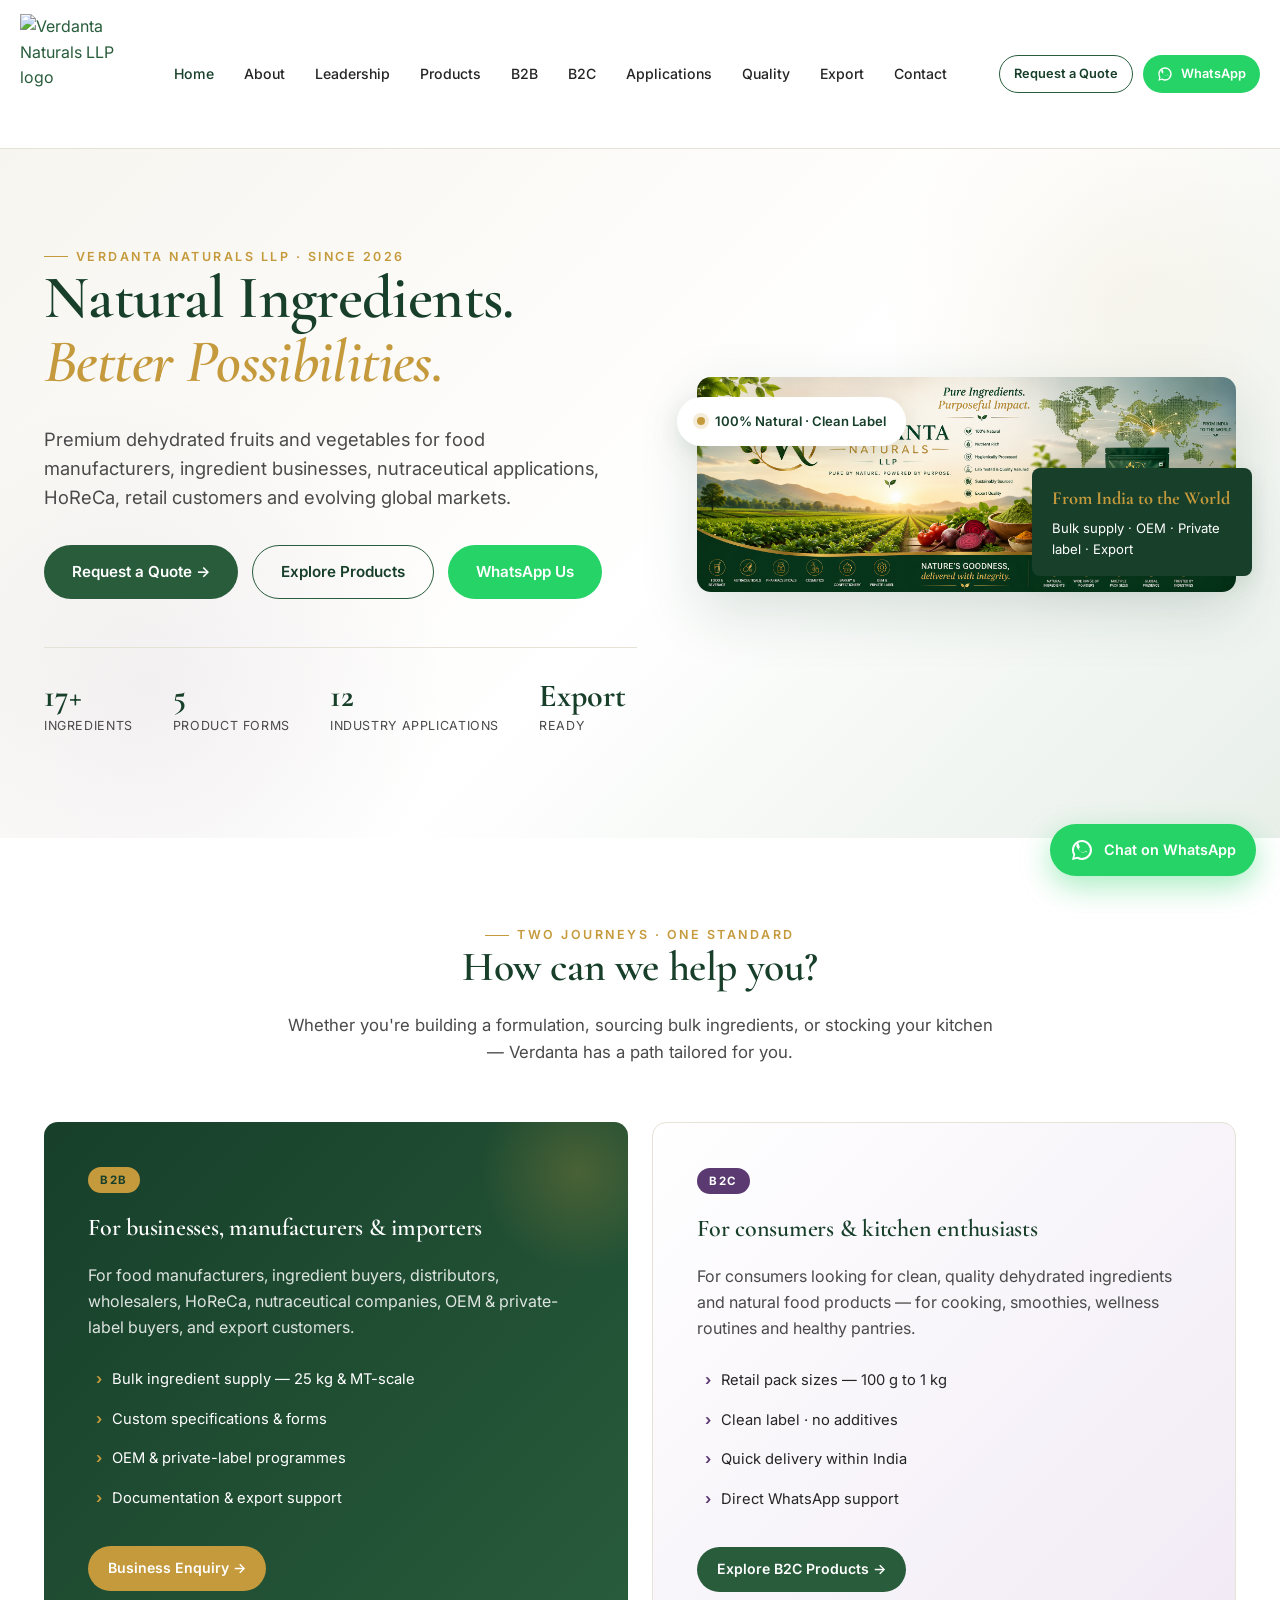
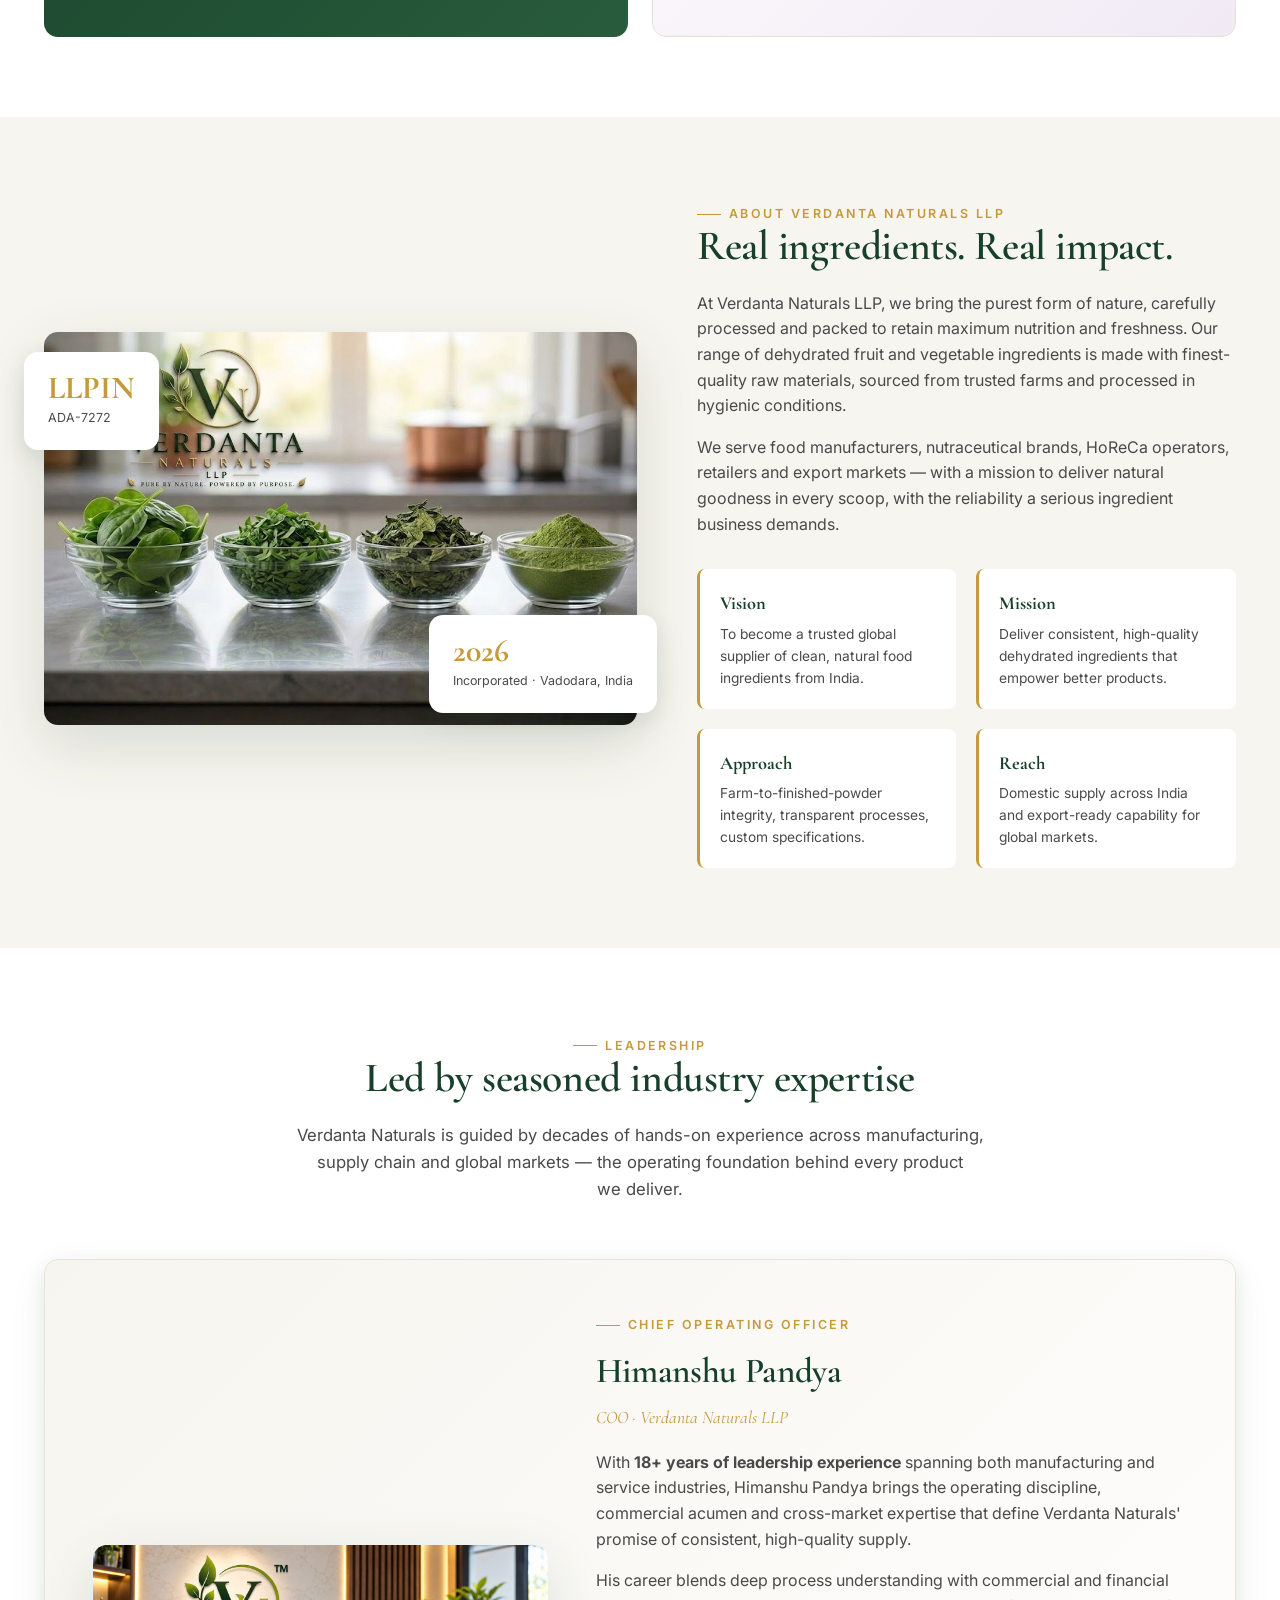
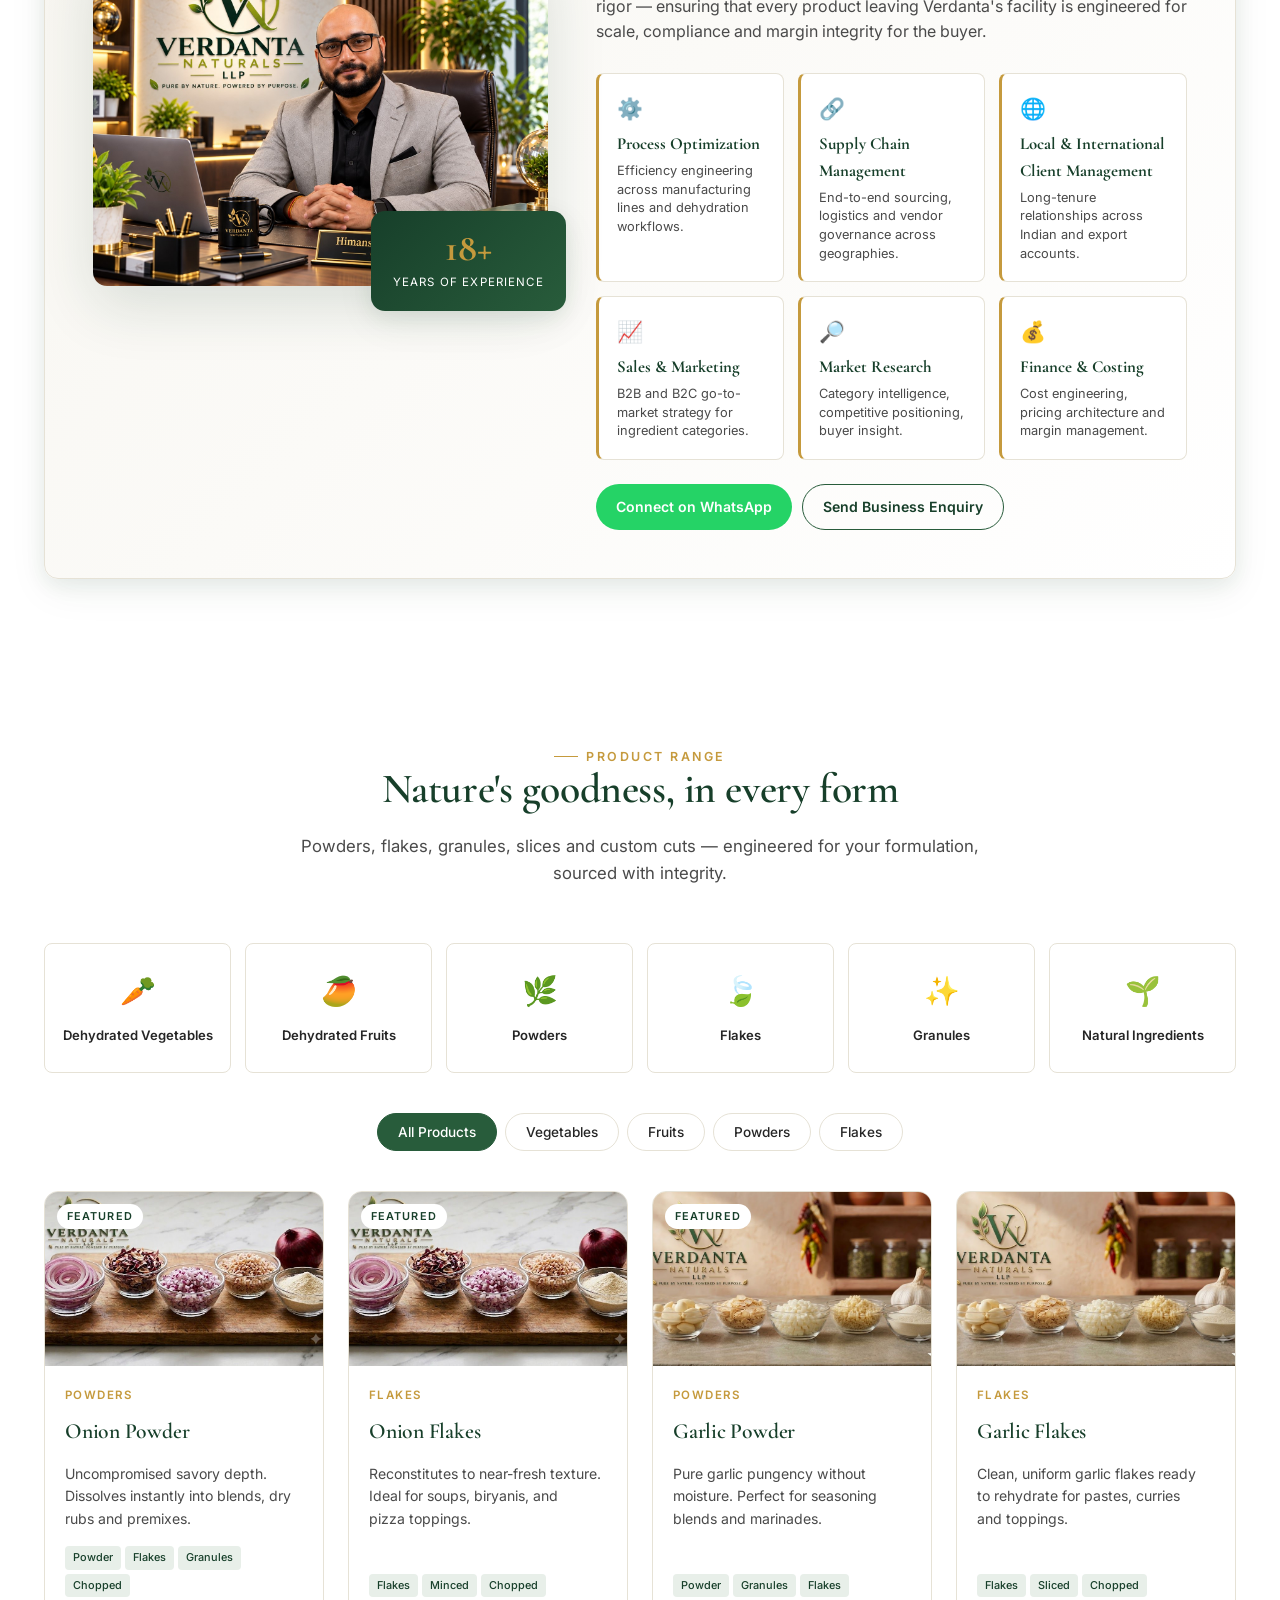
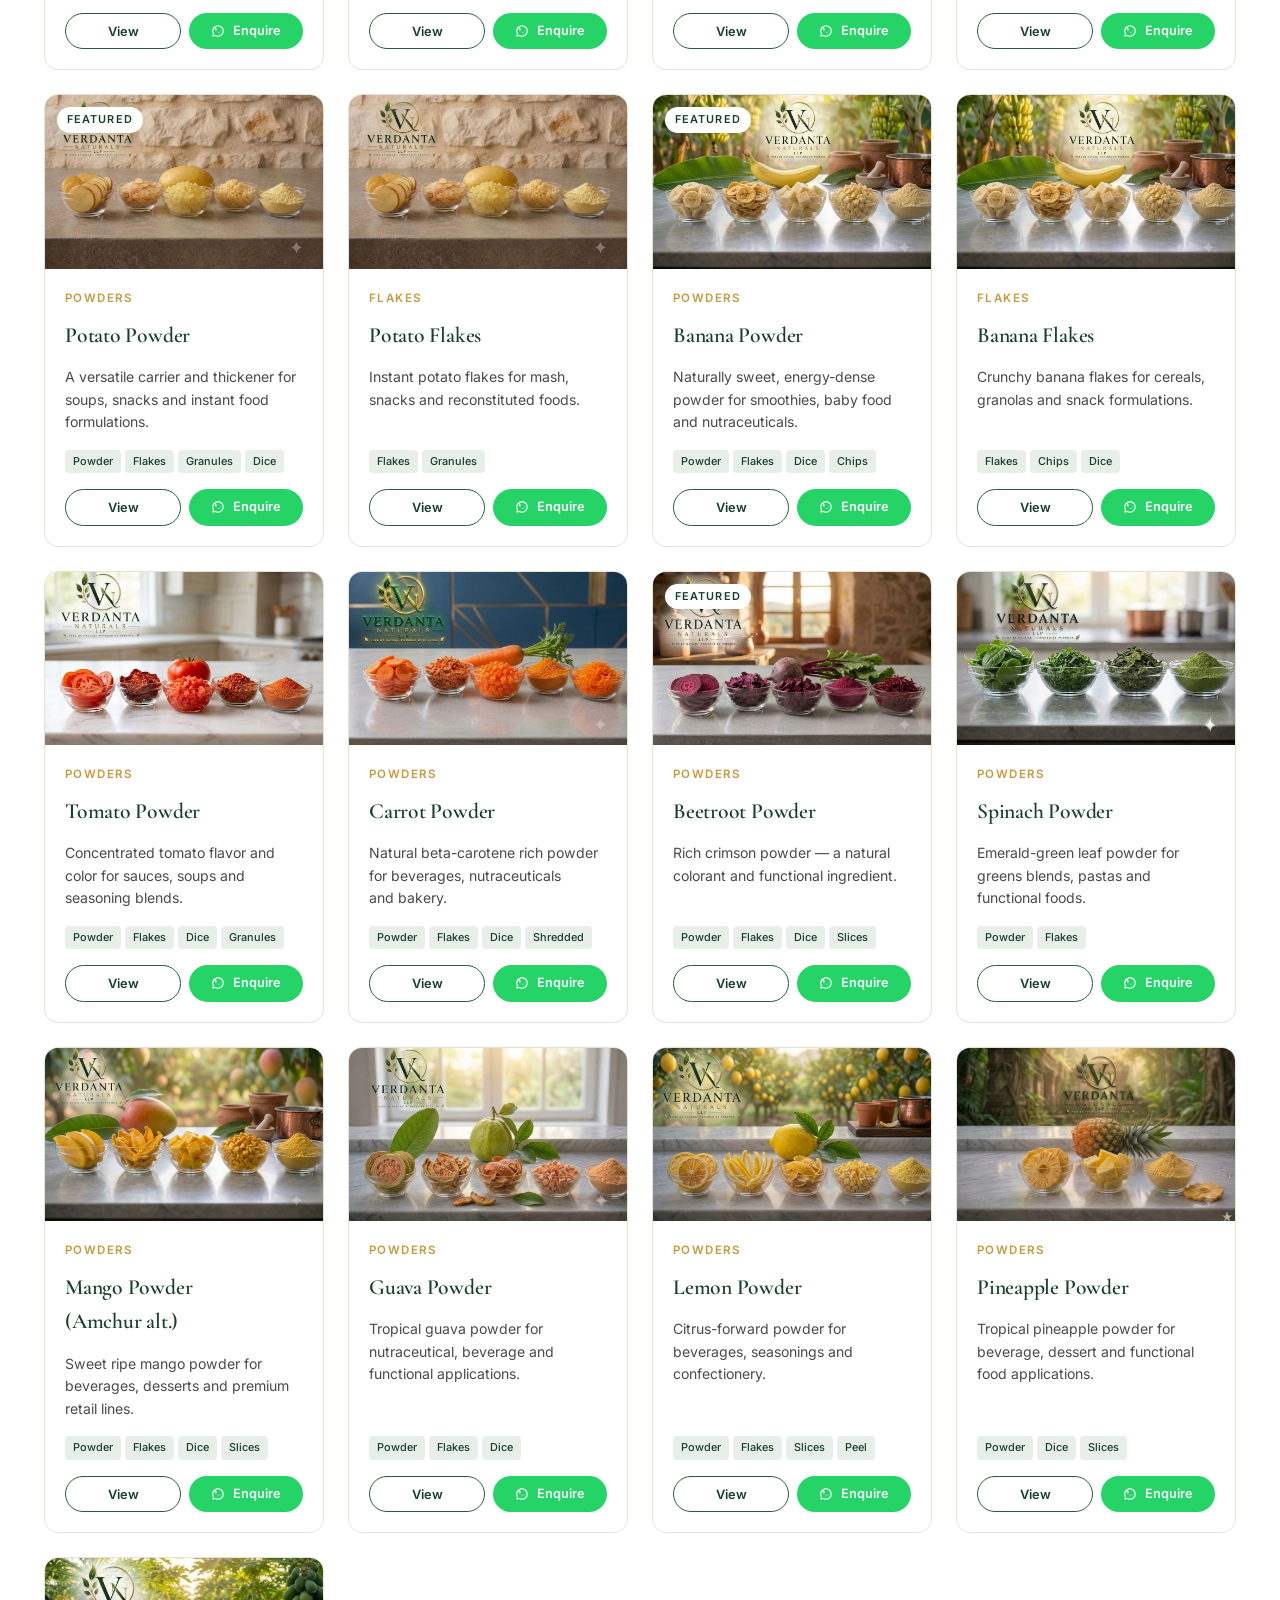
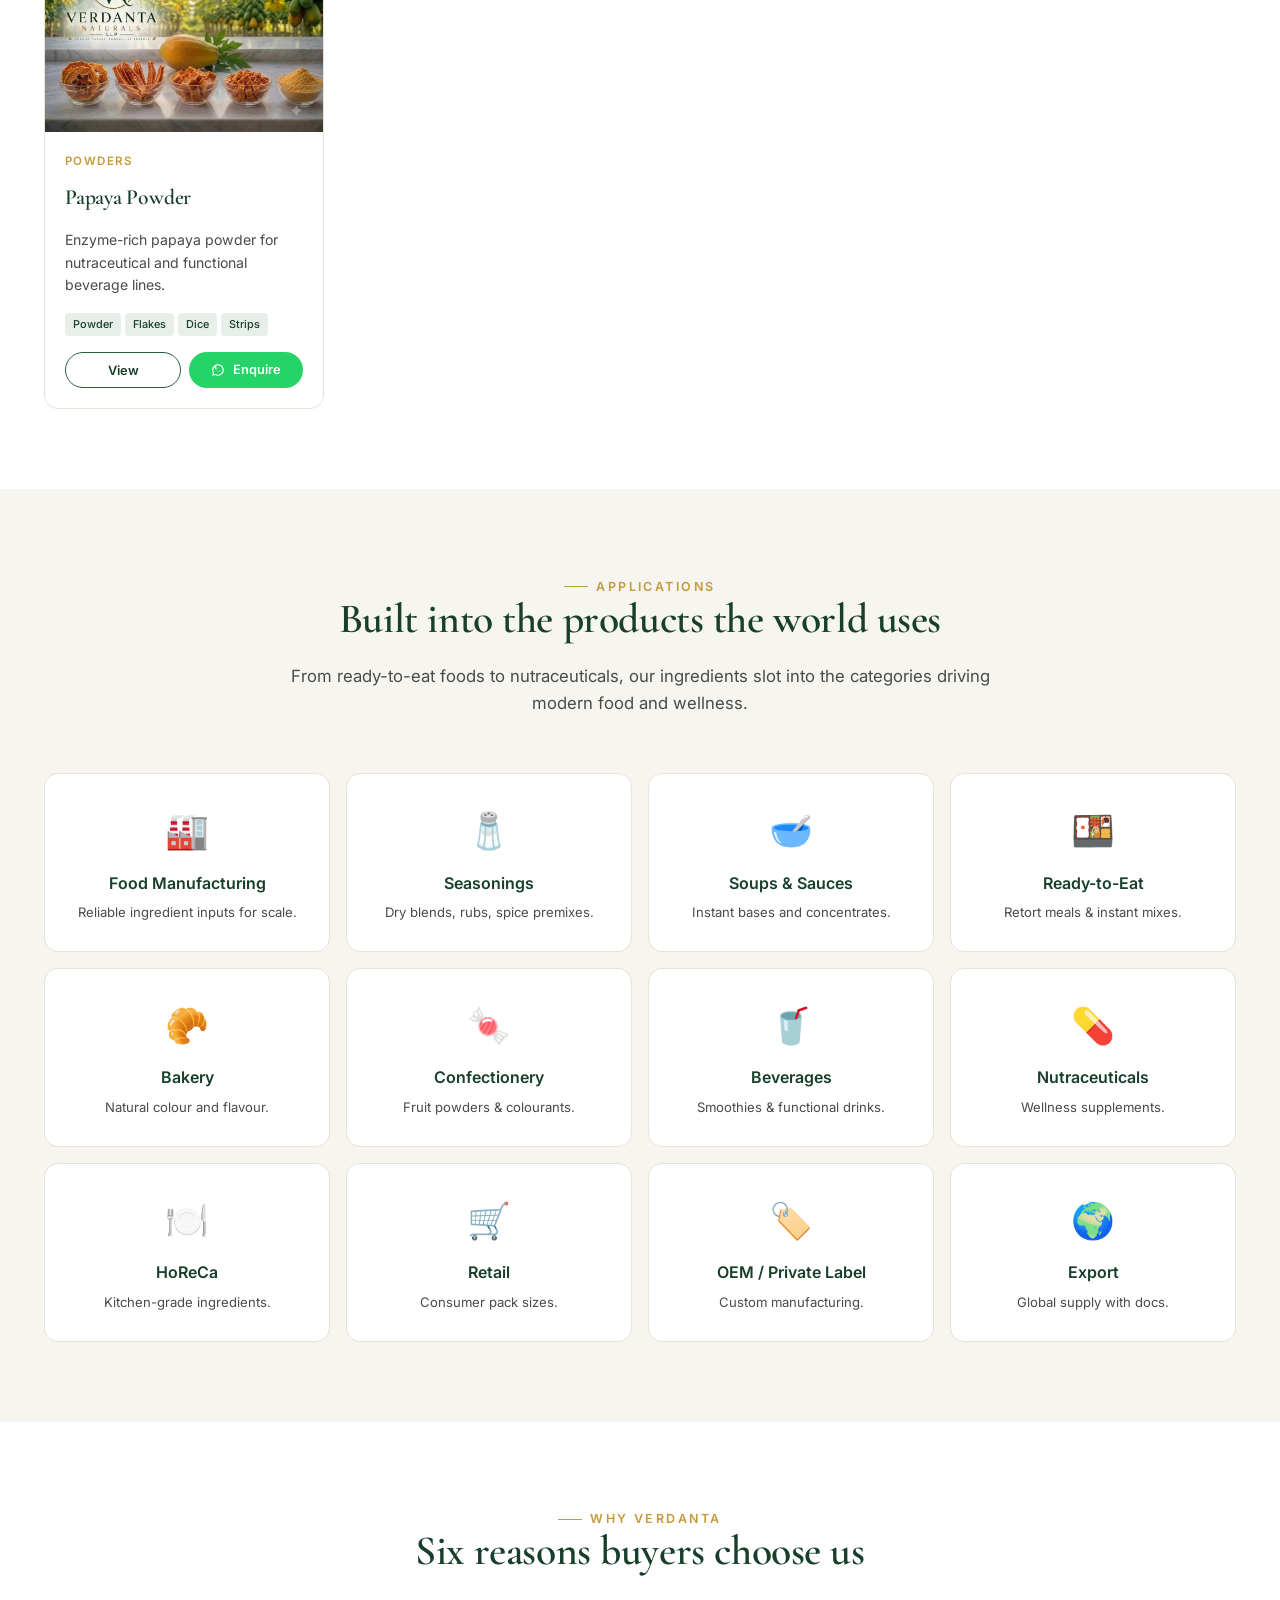
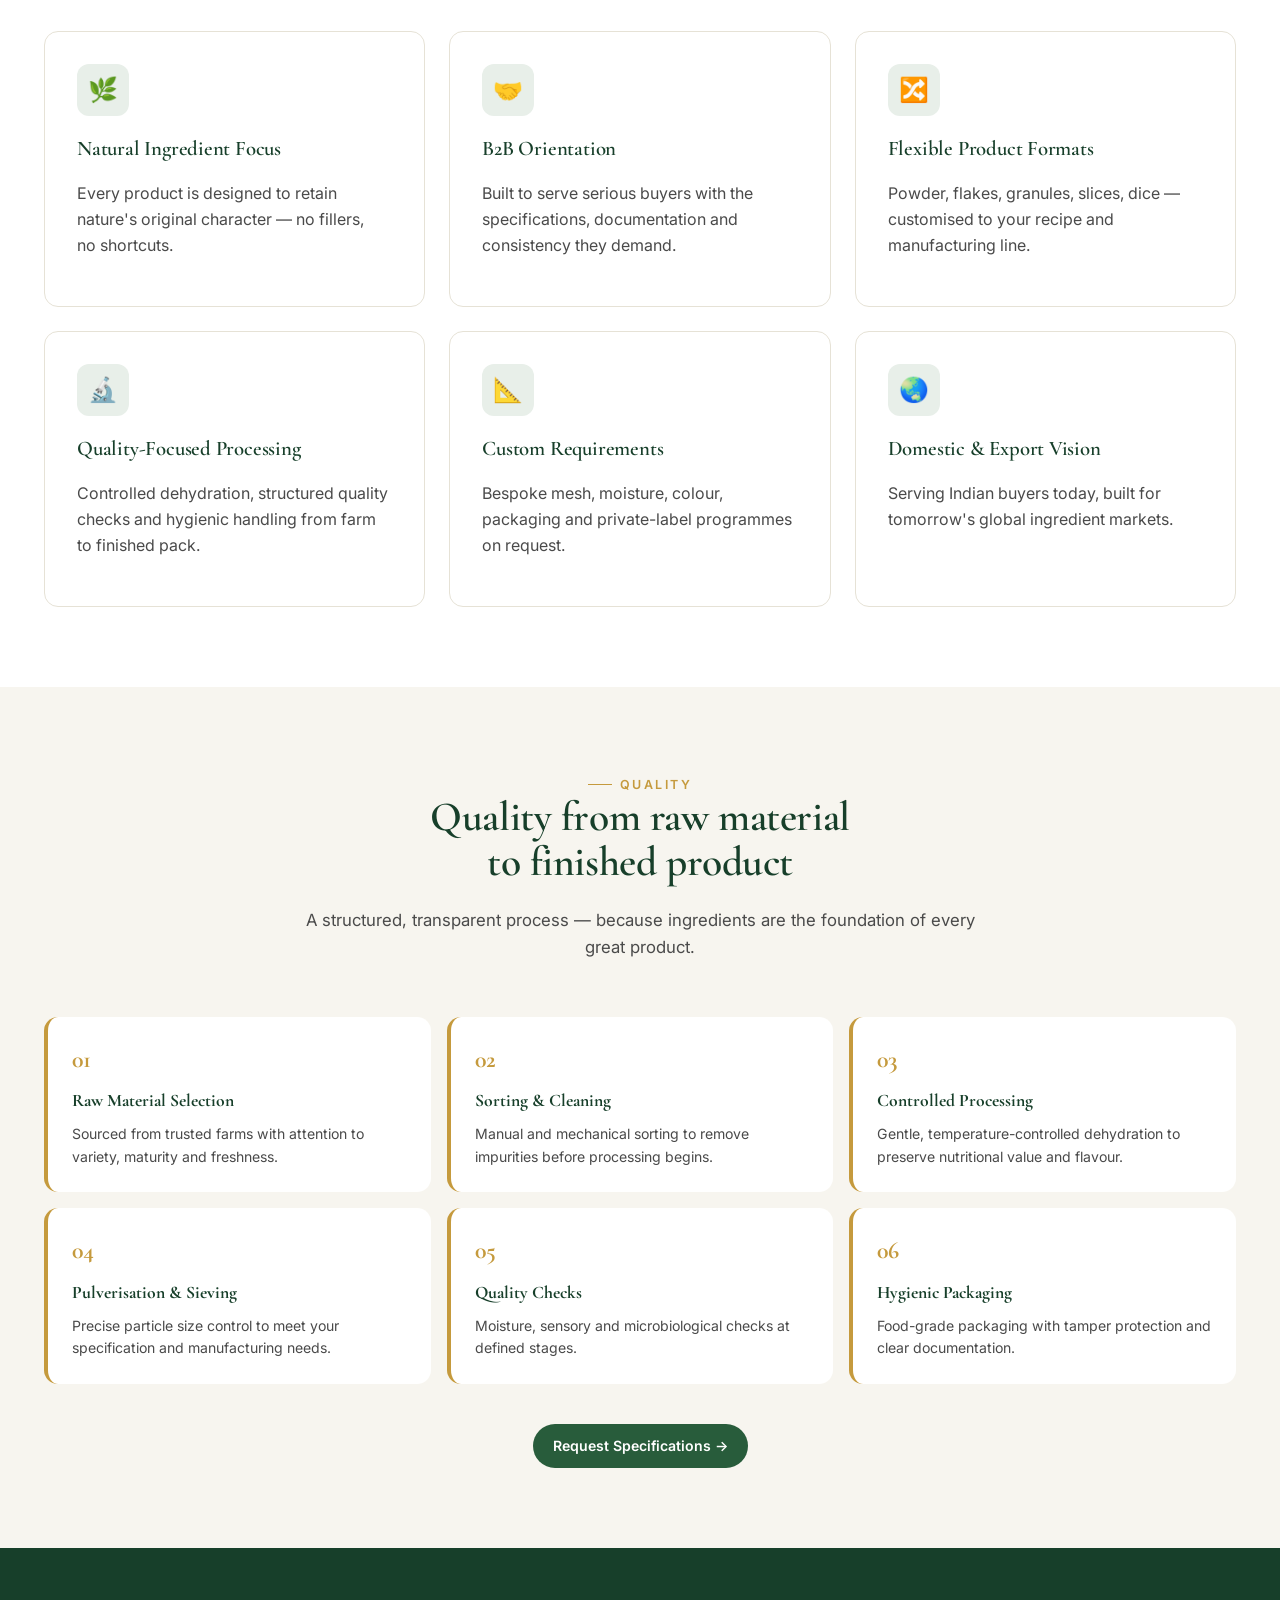
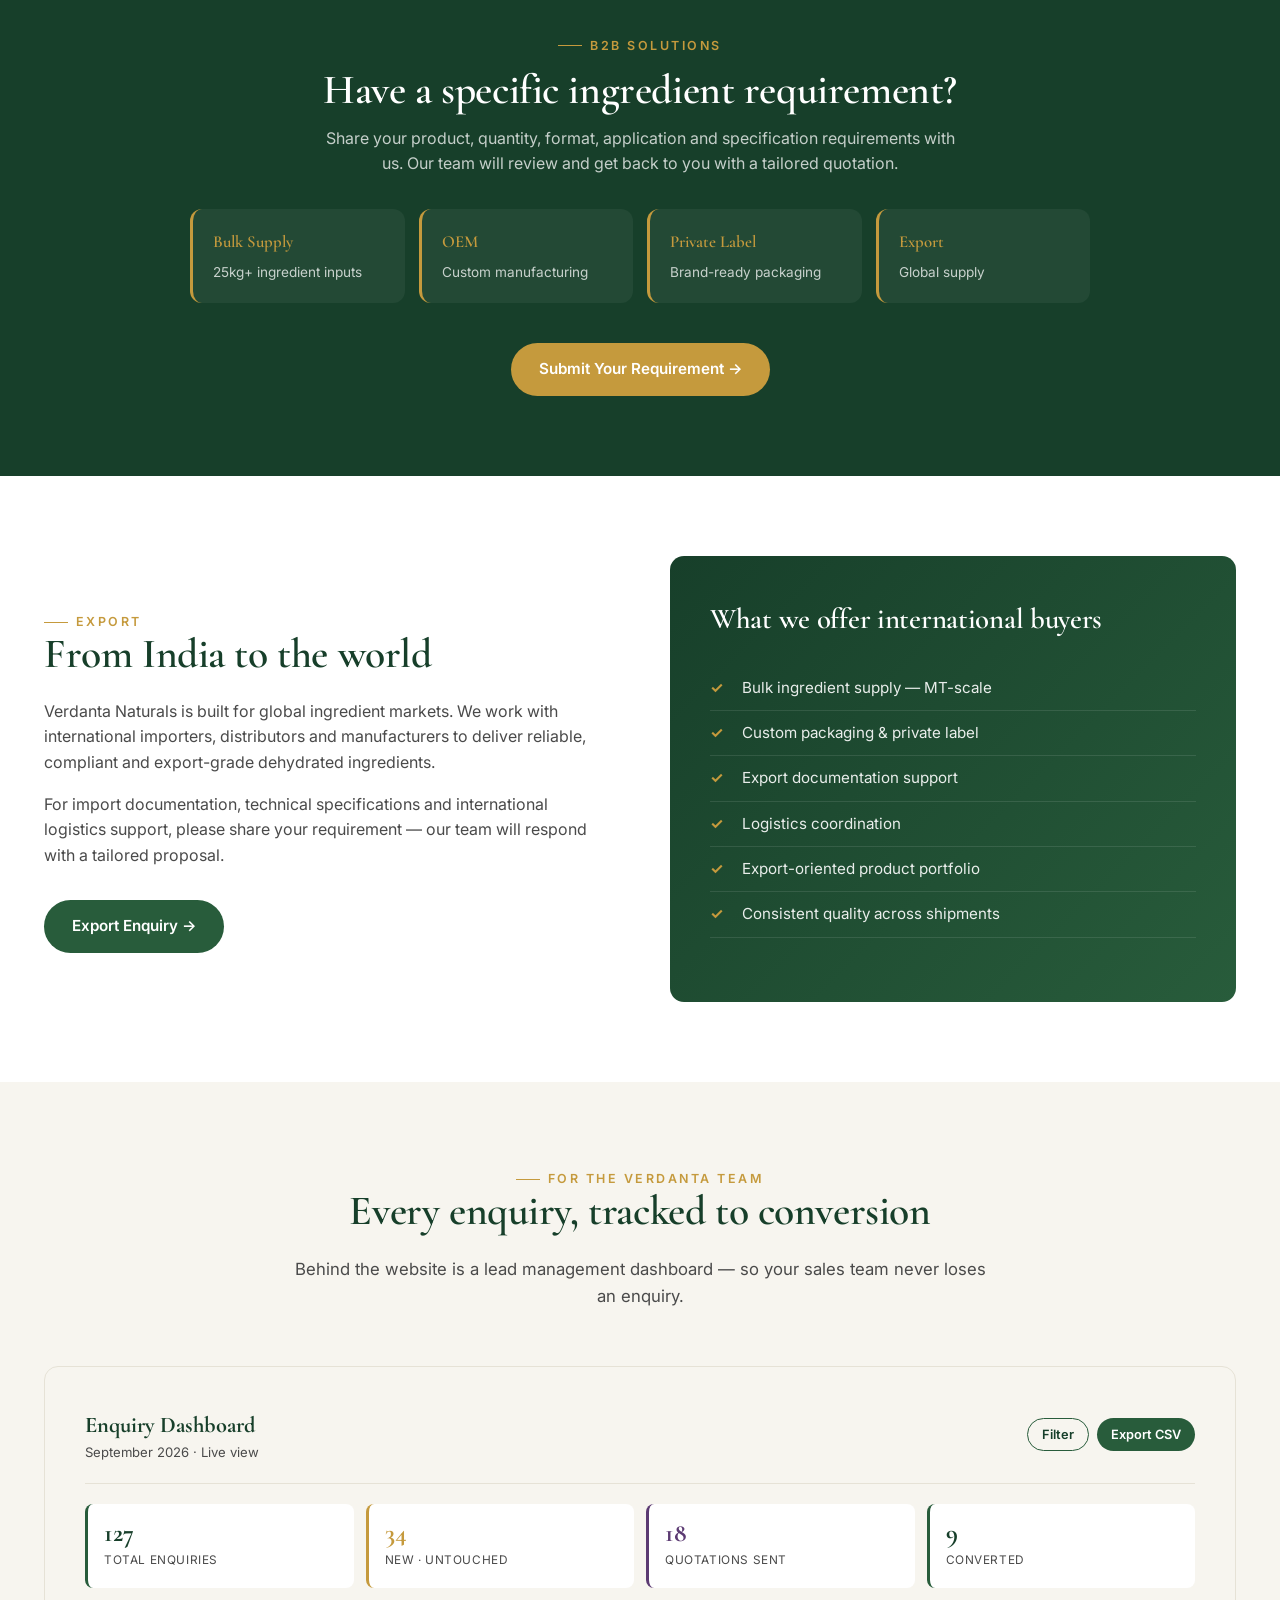
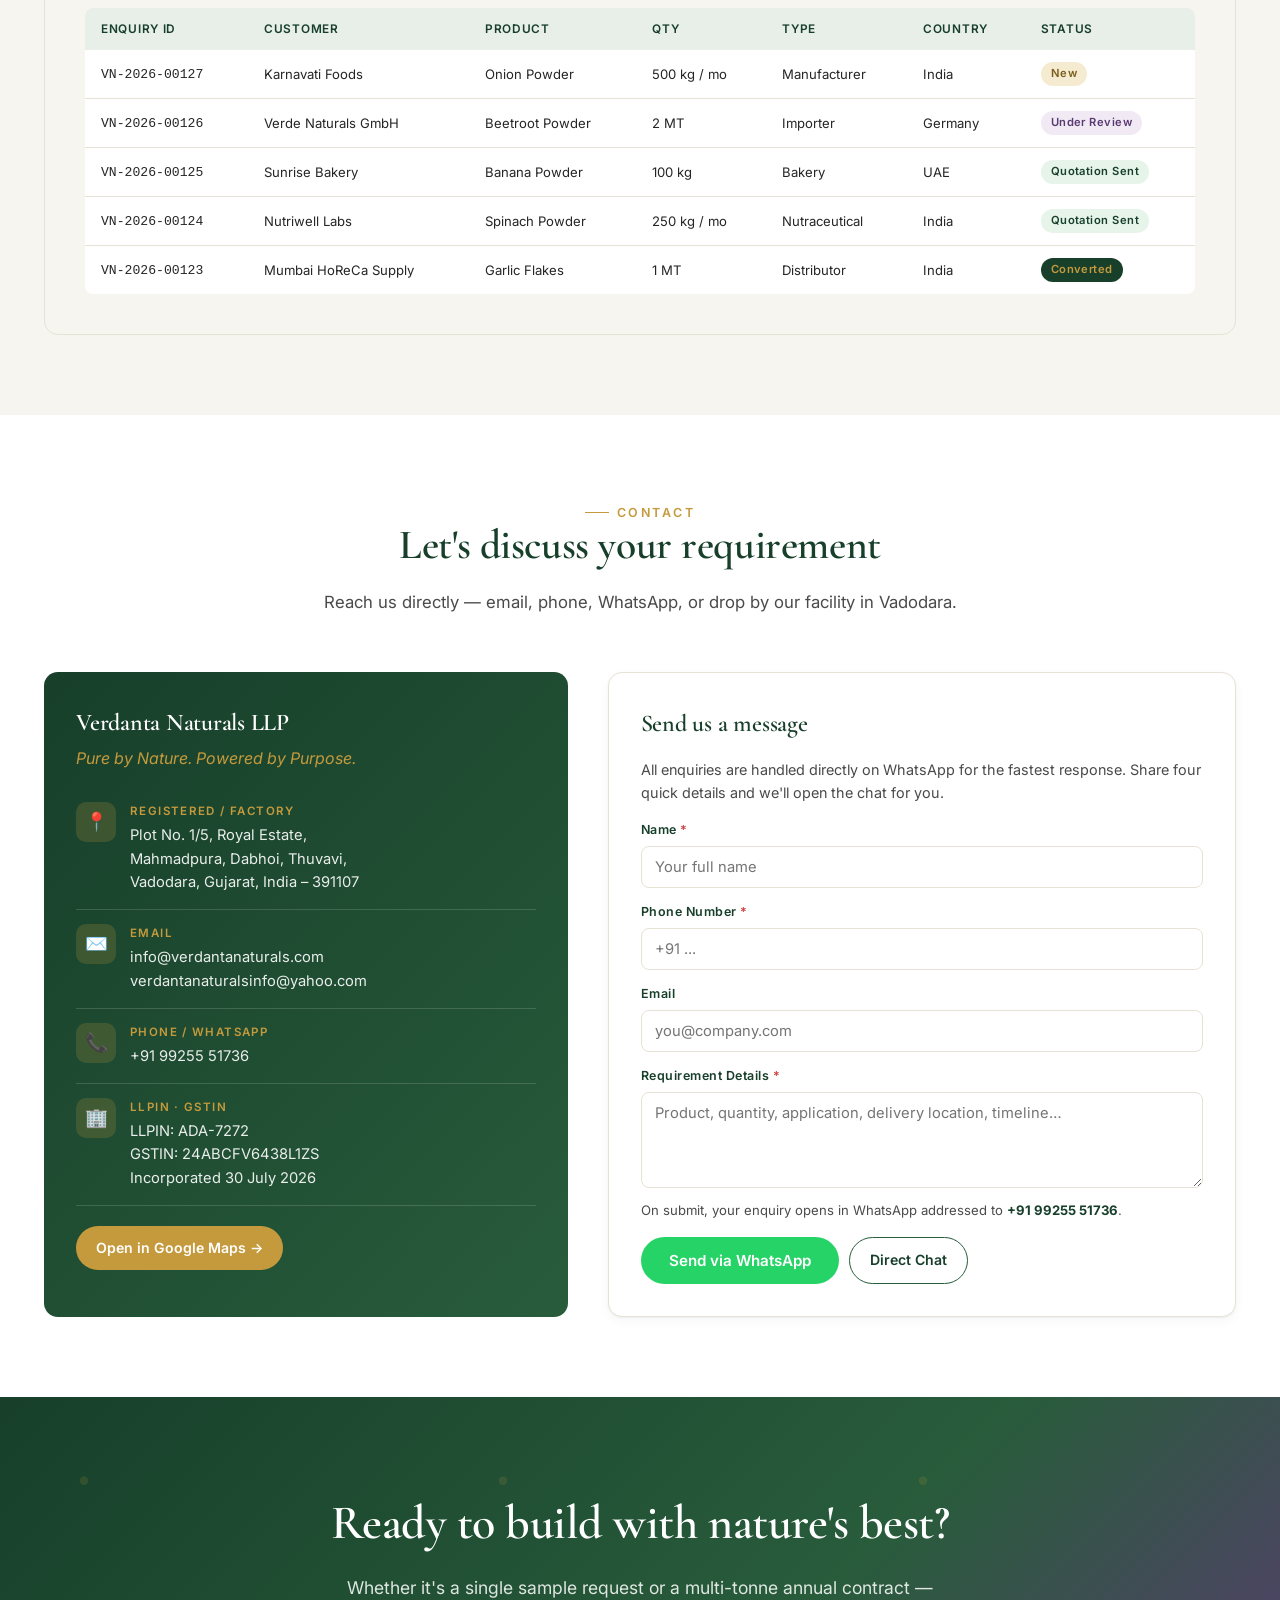
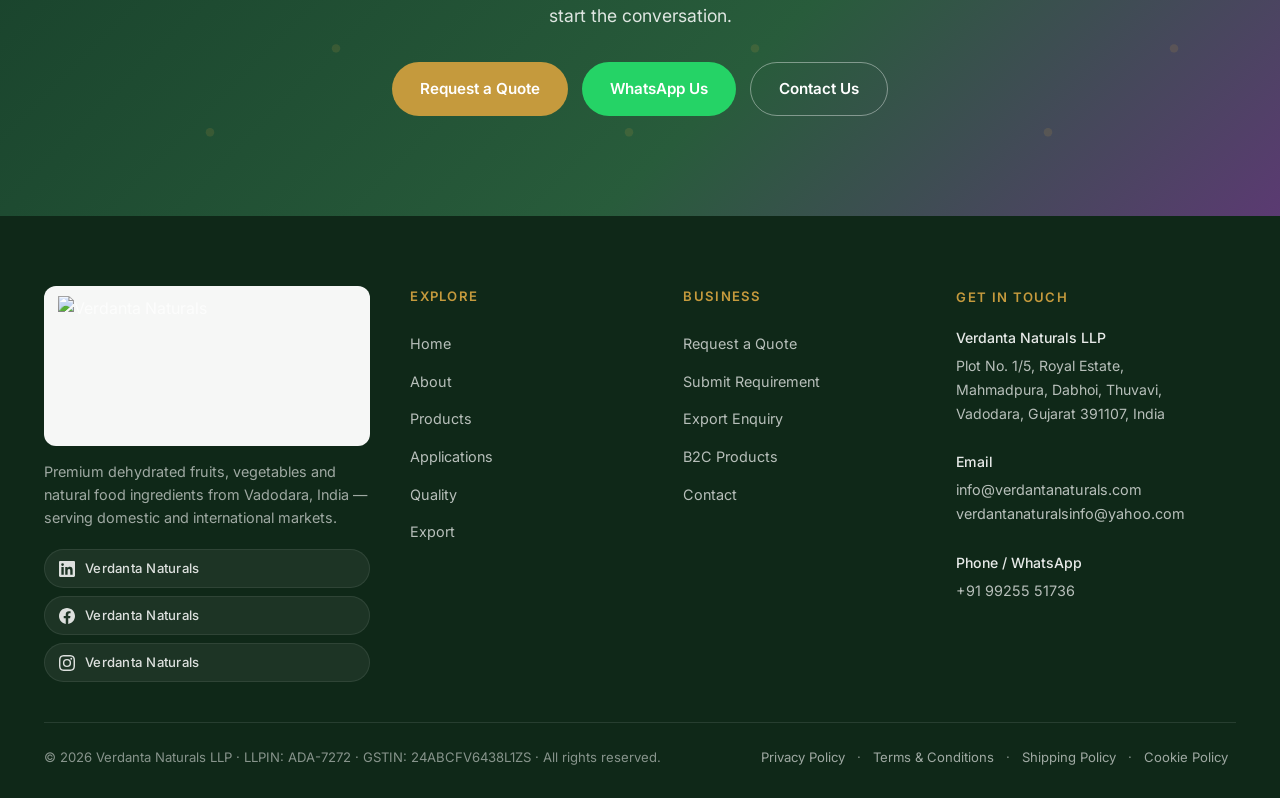
==== commit 6b9b147d: "Add files via upload" ====
--- a/index.html
+++ b/index.html
@@ -10,7 +10,7 @@
 <link rel="preconnect" href="https://fonts.gstatic.com" crossorigin>
 <link href="https://fonts.googleapis.com/css2?family=Cormorant+Garamond:wght@500;600;700&family=Inter:wght@300;400;500;600;700&display=swap" rel="stylesheet">
 <link rel="stylesheet" href="css/site.css">
-<link rel="icon" href="assets/logo.png">
+<link rel="icon" href="assets/logo-v2.png">
 </head>
 <body>
 
@@ -18,7 +18,7 @@
 <header class="hdr">
   <div class="container hdr-inner">
     <a class="brand" href="#home">
-      <img src="assets/logo.png" alt="Verdanta Naturals LLP logo" class="brand-logo-lg">
+      <img src="assets/logo-v2.png" alt="Verdanta Naturals LLP logo" class="brand-logo-lg">
     </a>
     <nav class="nav">
       <a href="#home" class="active">Home</a>
@@ -435,7 +435,7 @@
   <div class="container">
     <div class="foot-grid">
       <div class="foot-brand">
-        <img src="assets/logo.png" alt="Verdanta Naturals" class="foot-logo-lg">
+        <img src="assets/logo-v2.png" alt="Verdanta Naturals" class="foot-logo-lg">
         <p>Premium dehydrated fruits, vegetables and natural food ingredients from Vadodara, India — serving domestic and international markets.</p>
         <div class="foot-social">
           <a href="https://www.linkedin.com/company/verdantanaturals/?viewAsMember=true" target="_blank" rel="noopener" aria-label="Verdanta Naturals on LinkedIn">
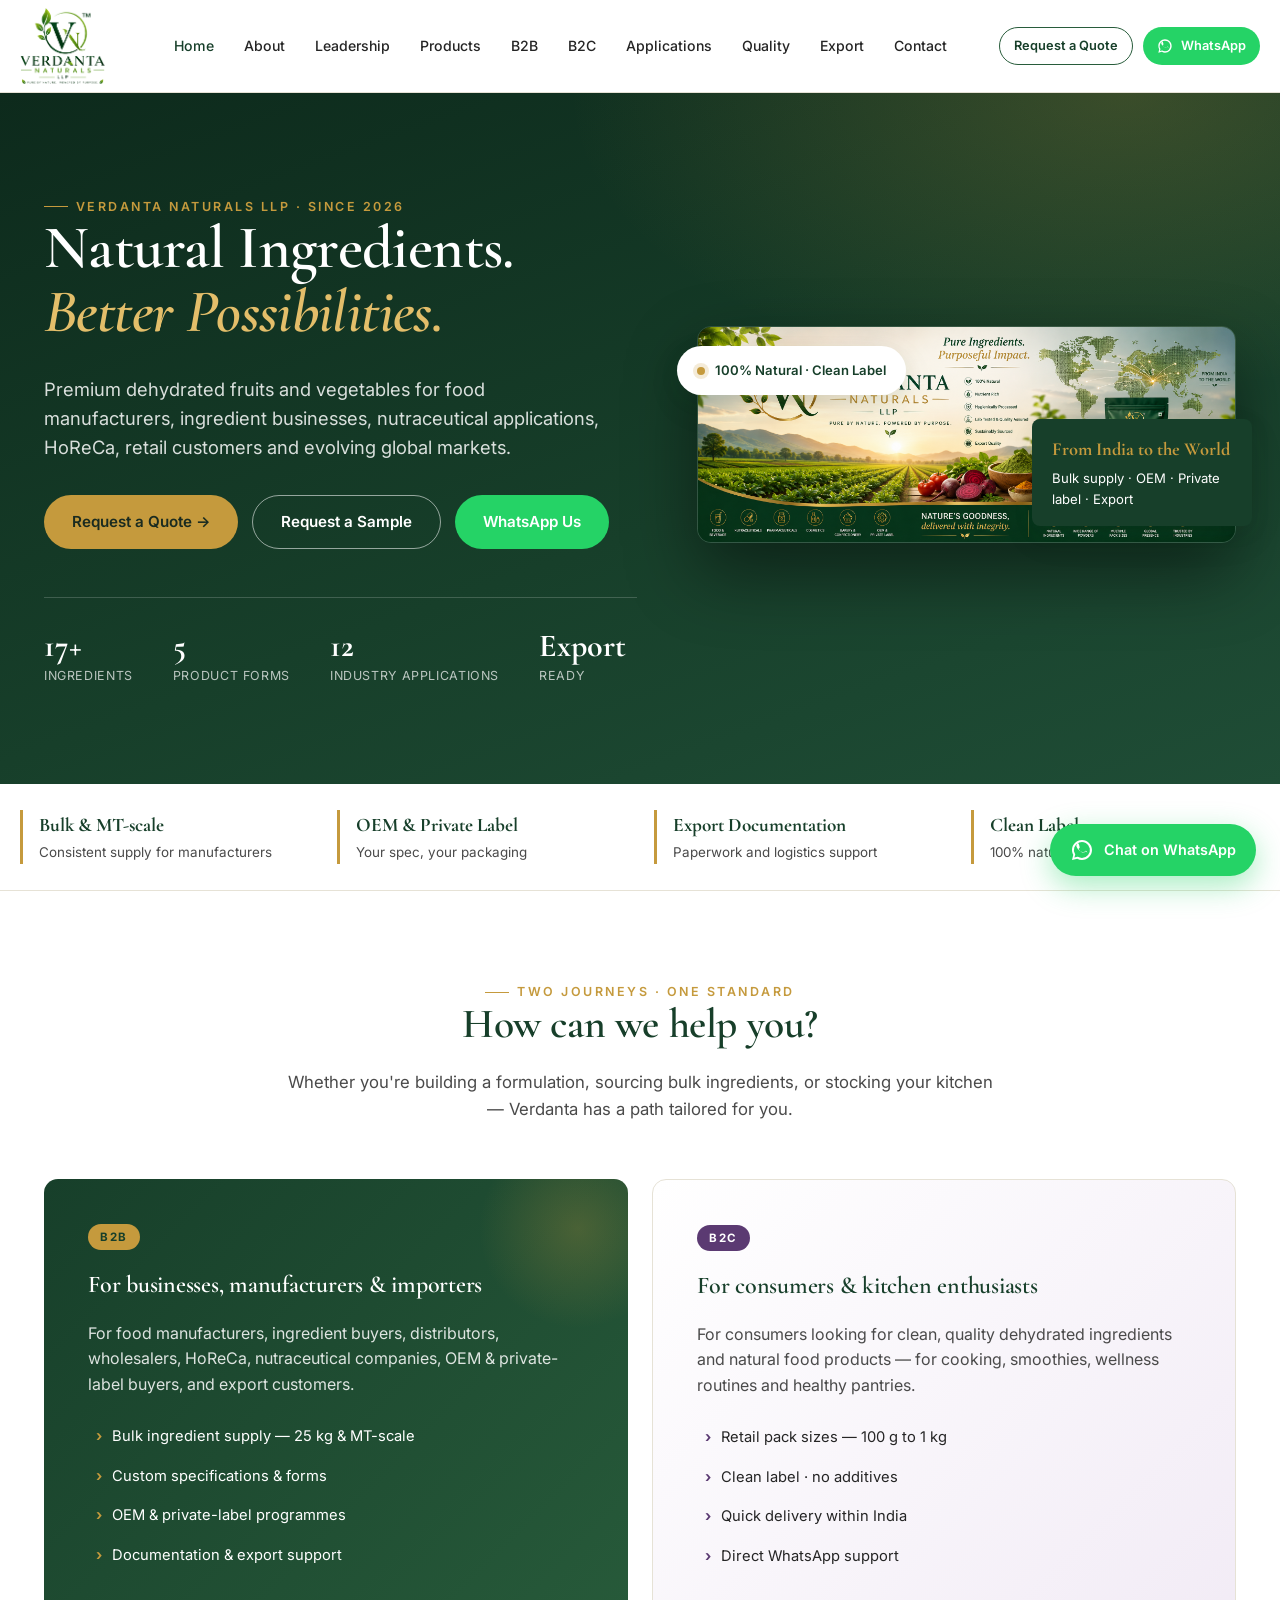
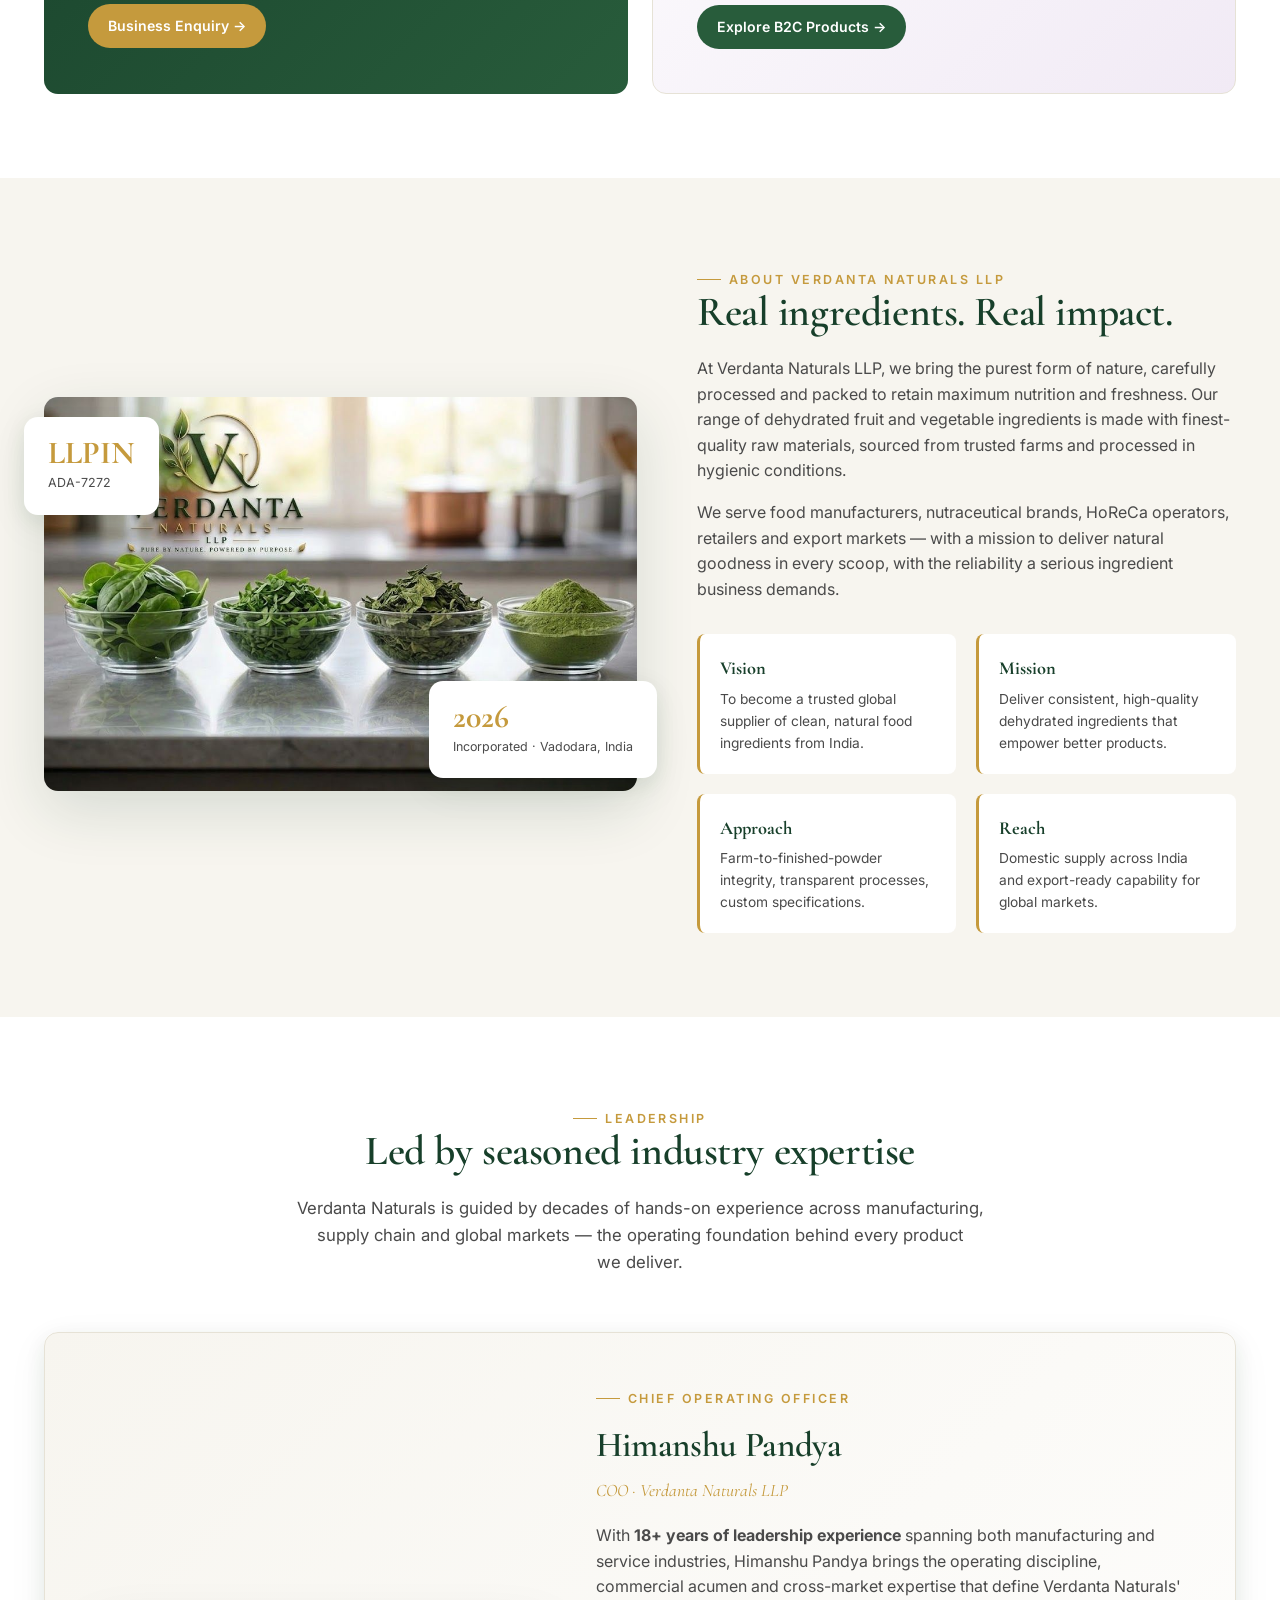
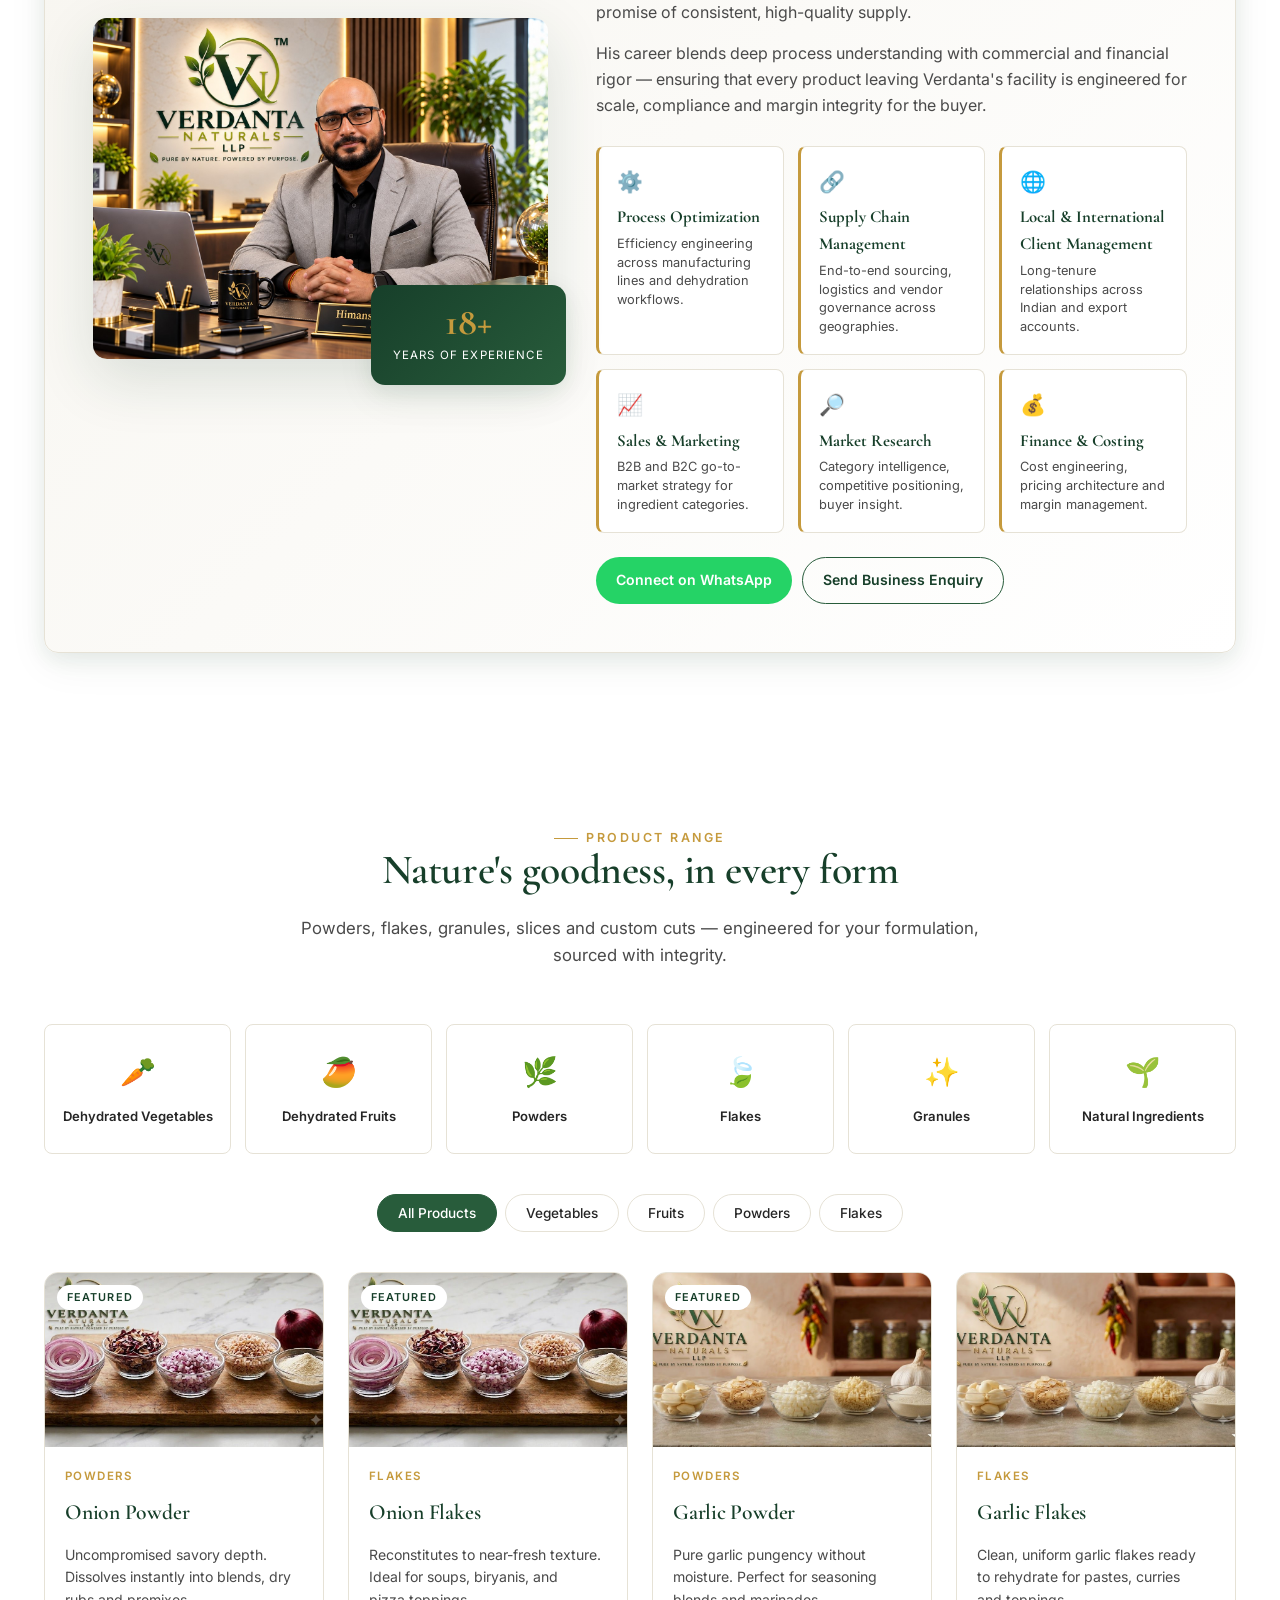
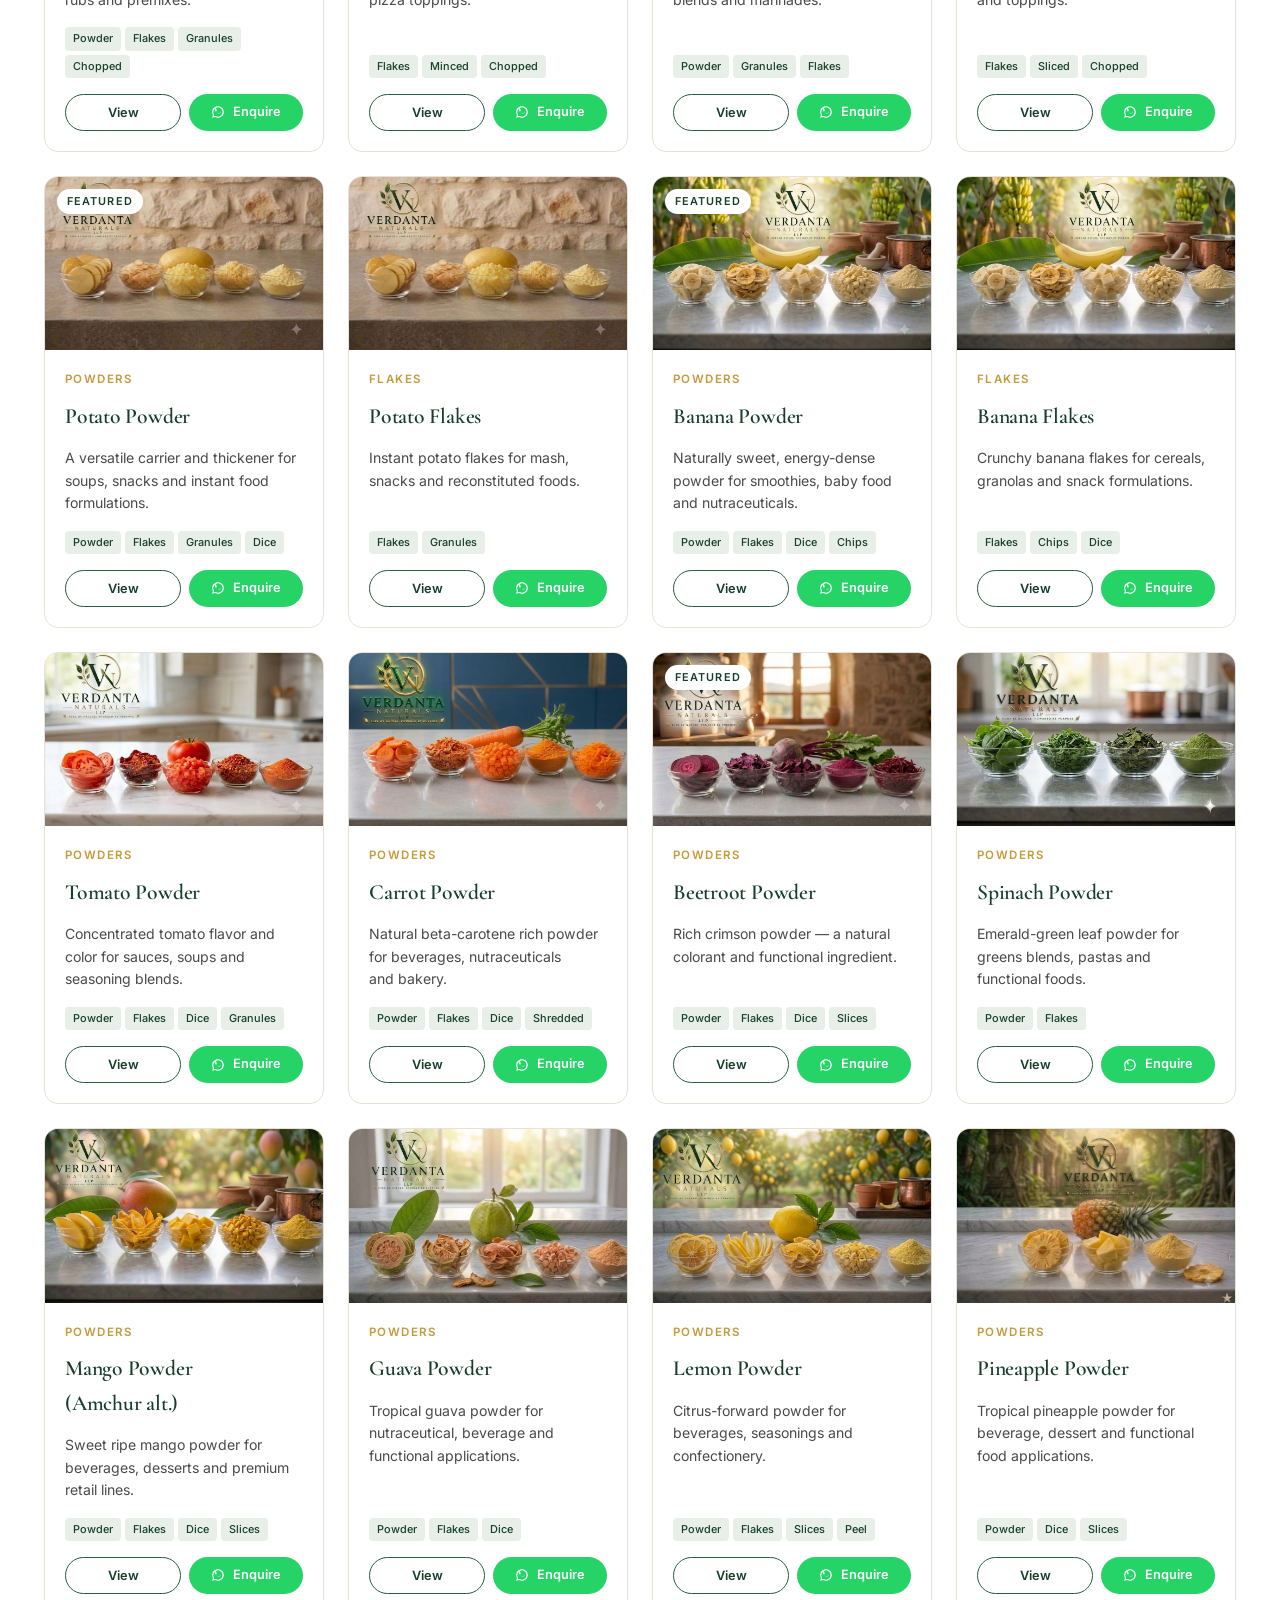
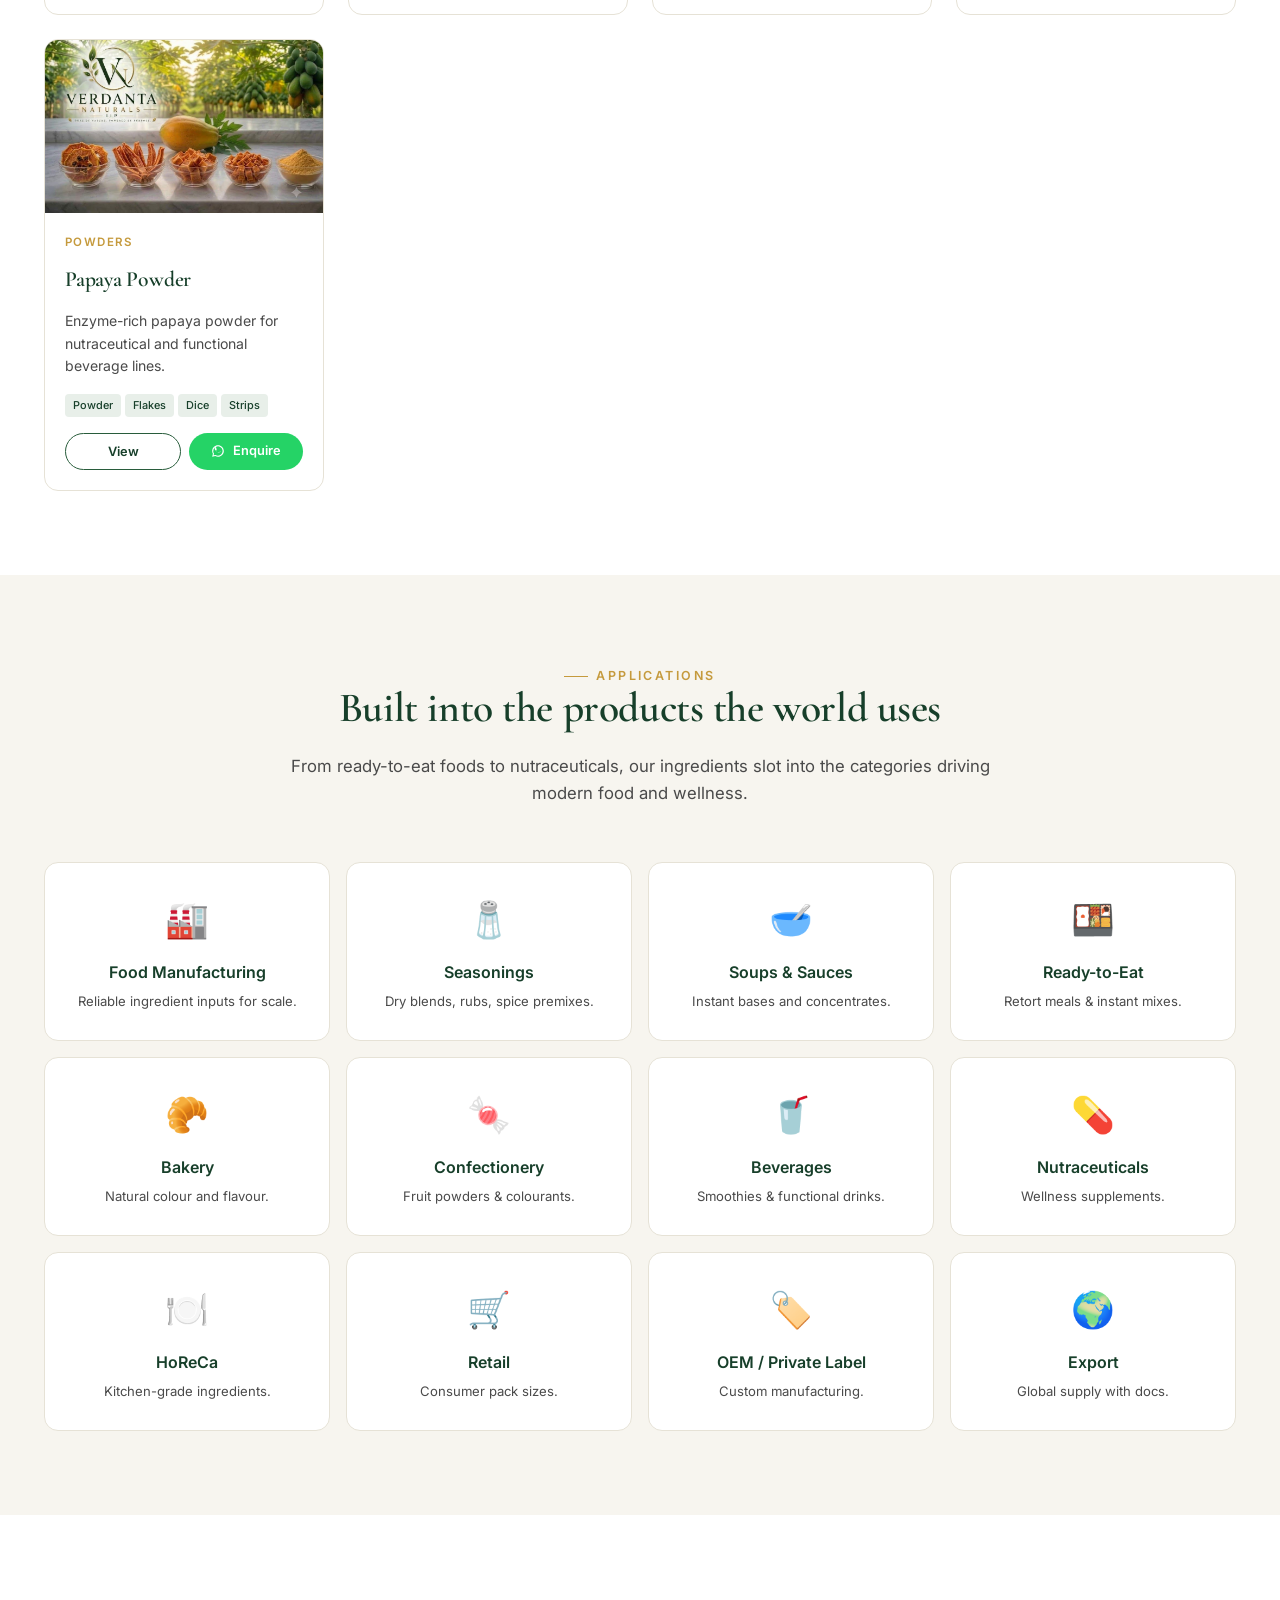
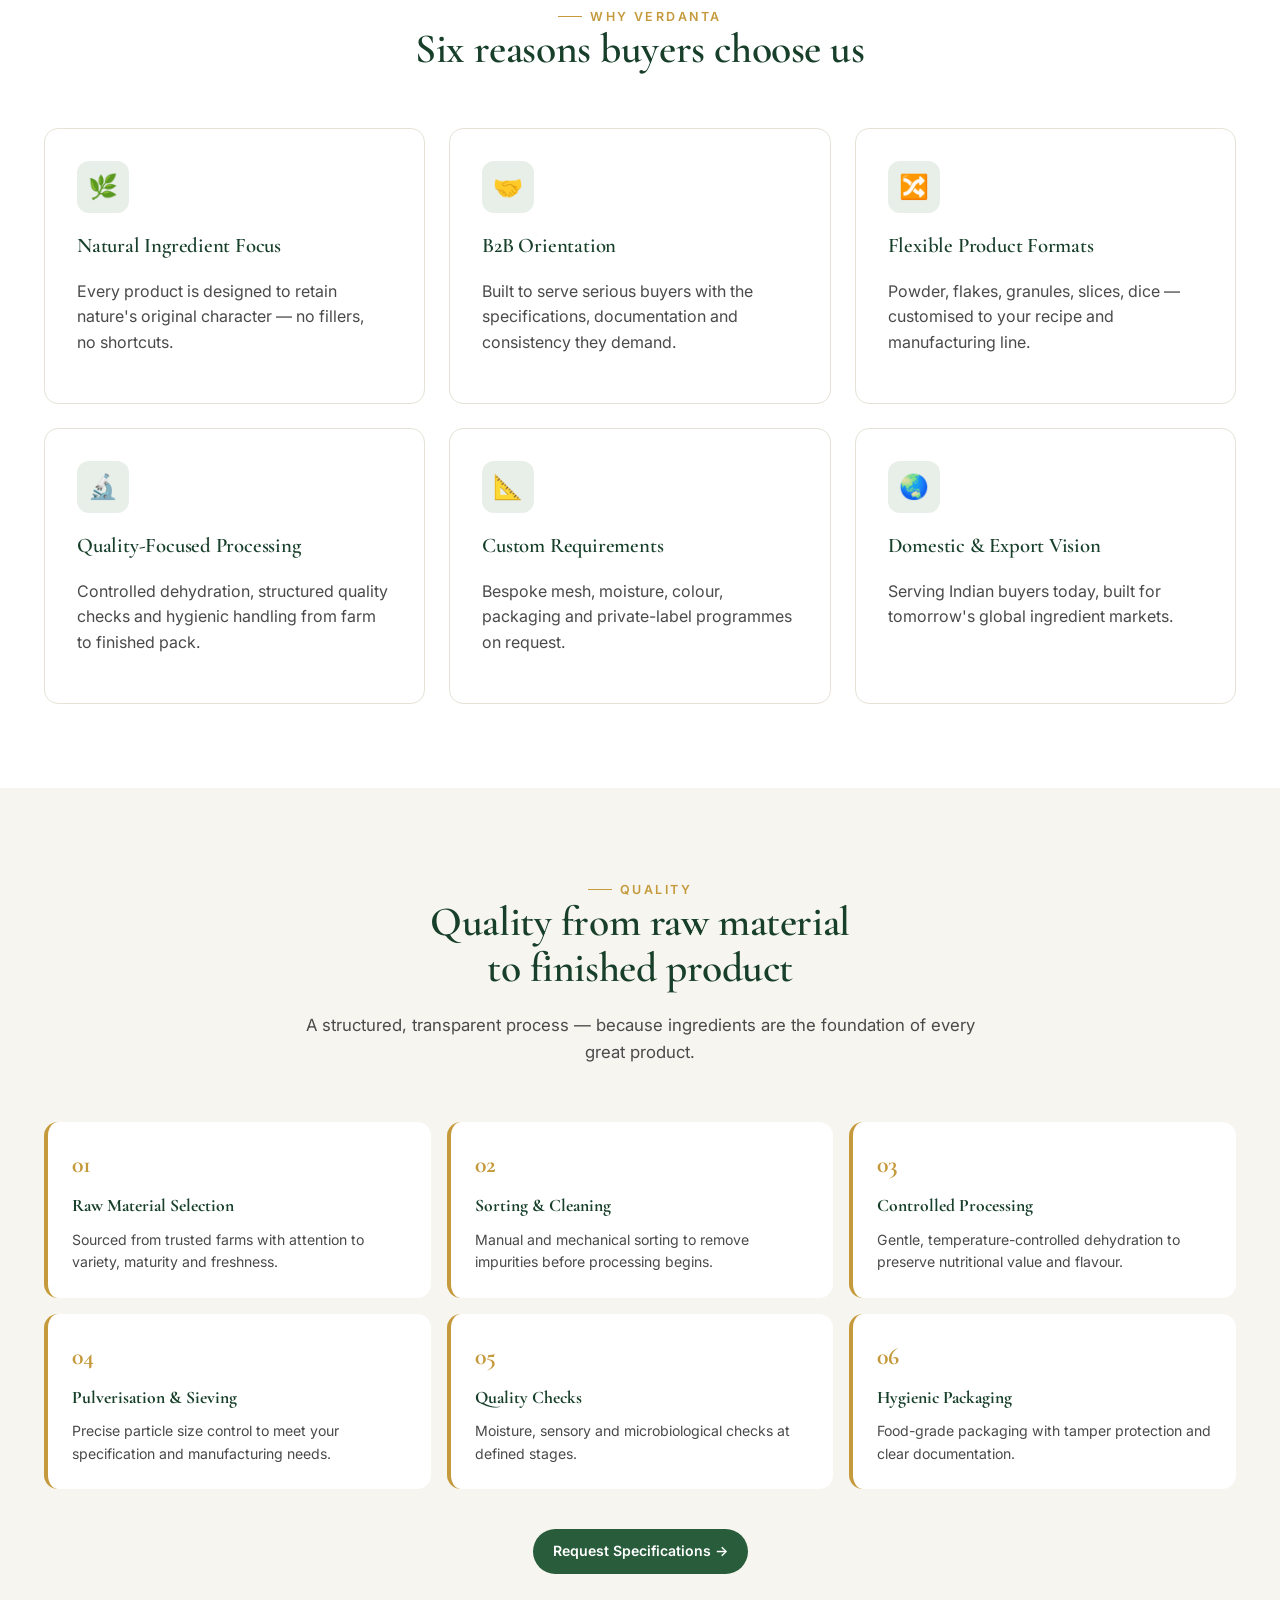
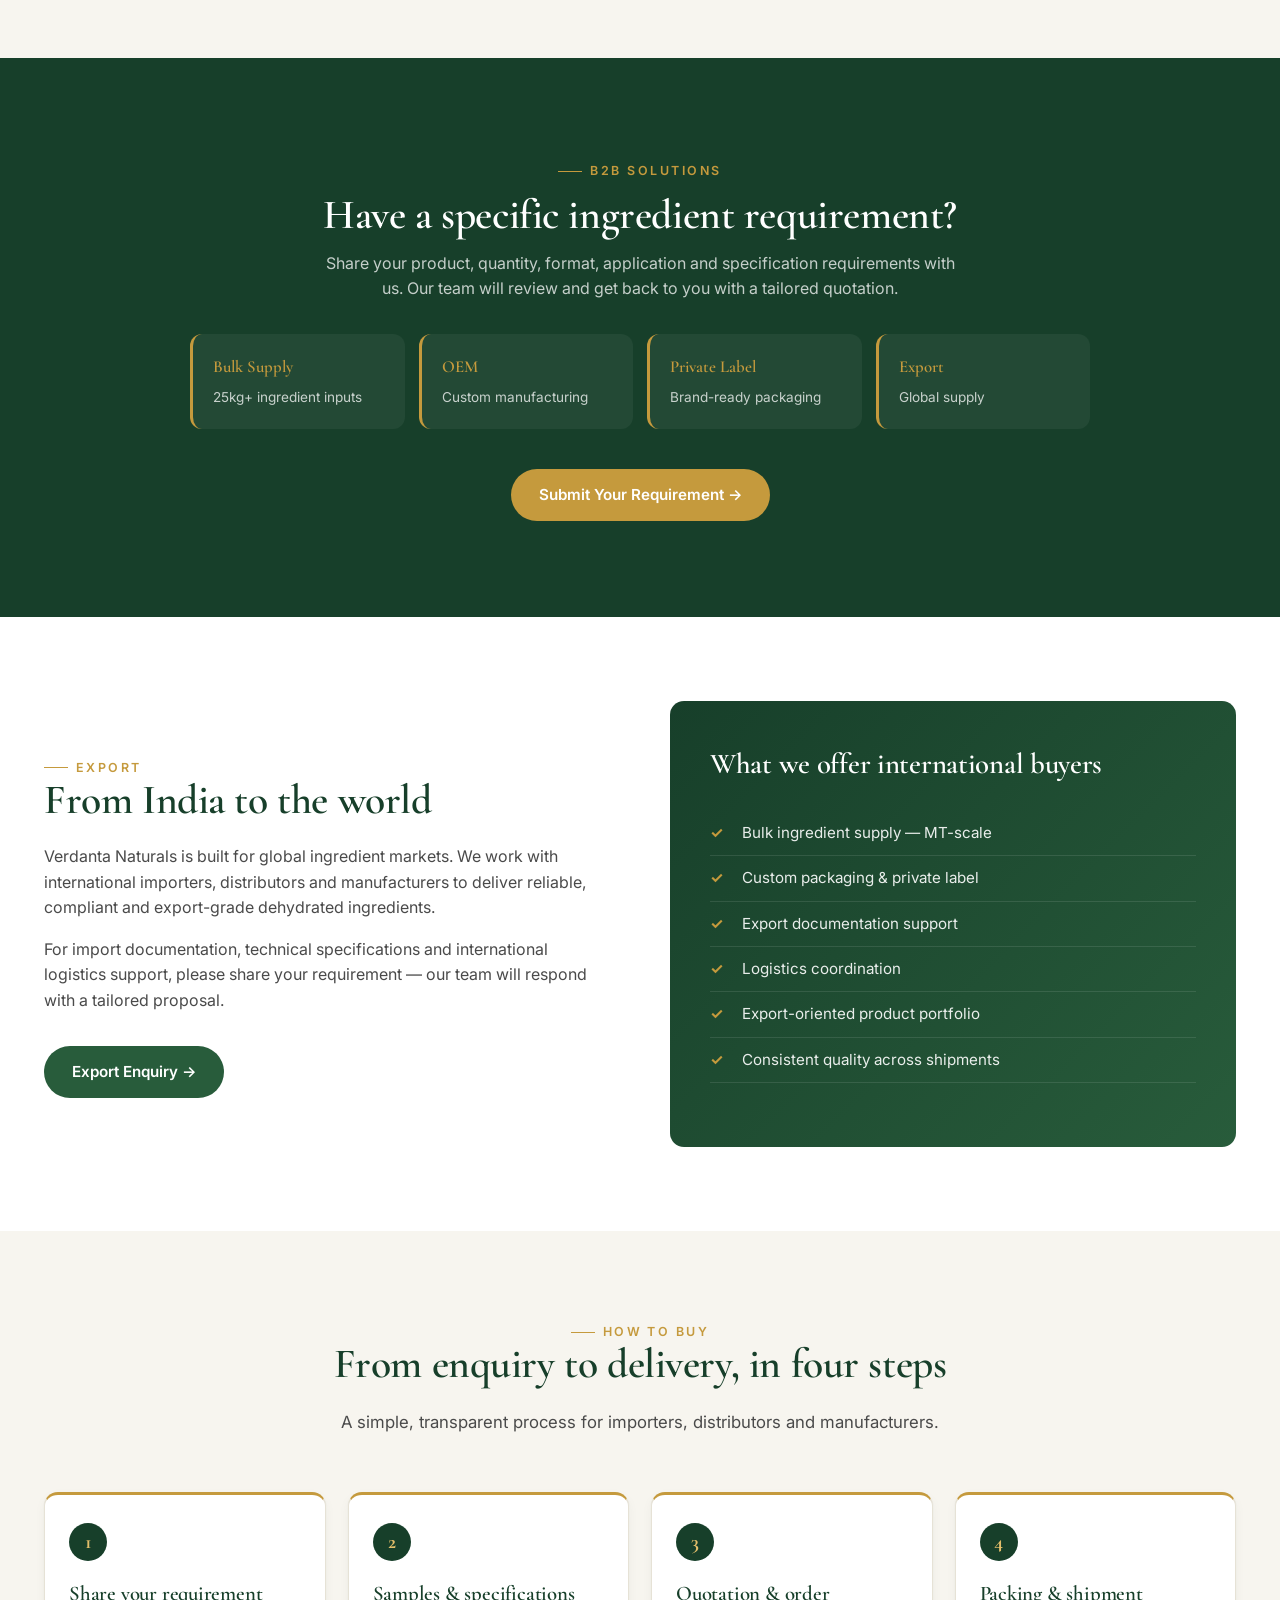
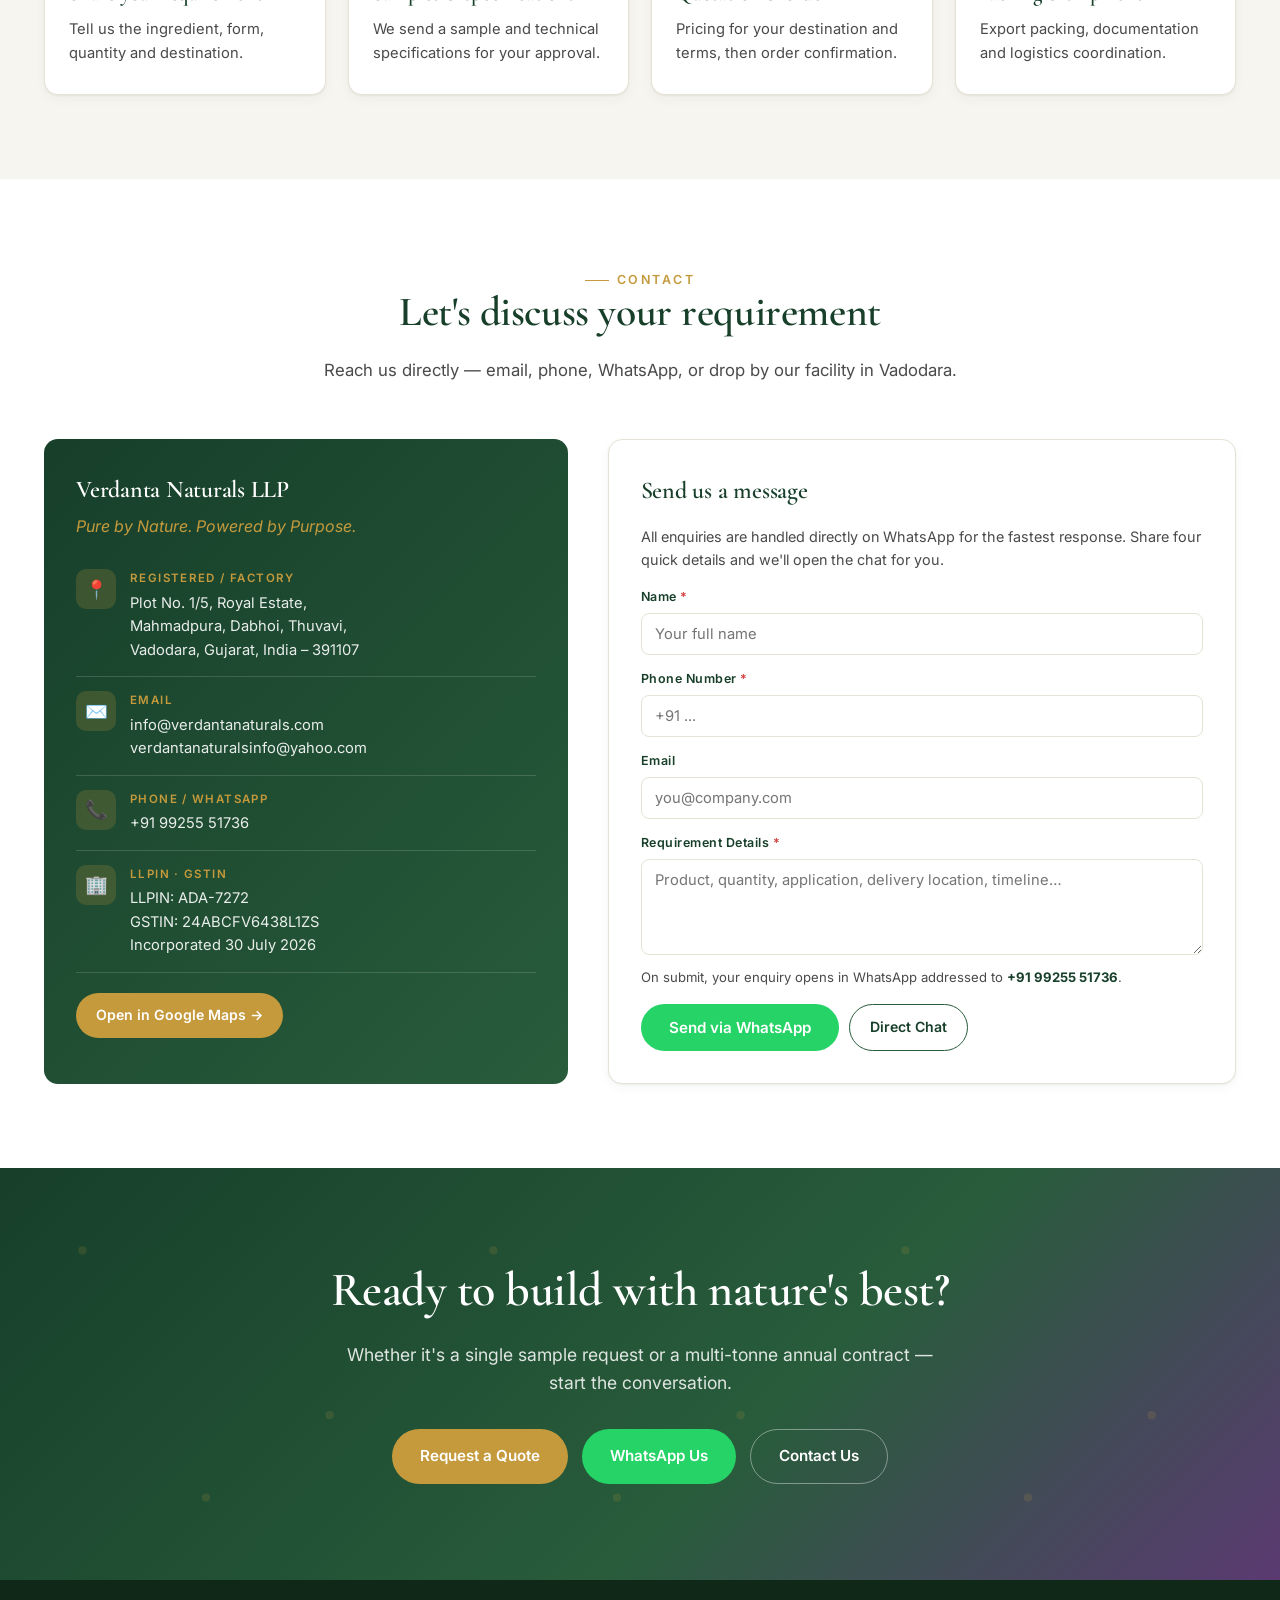
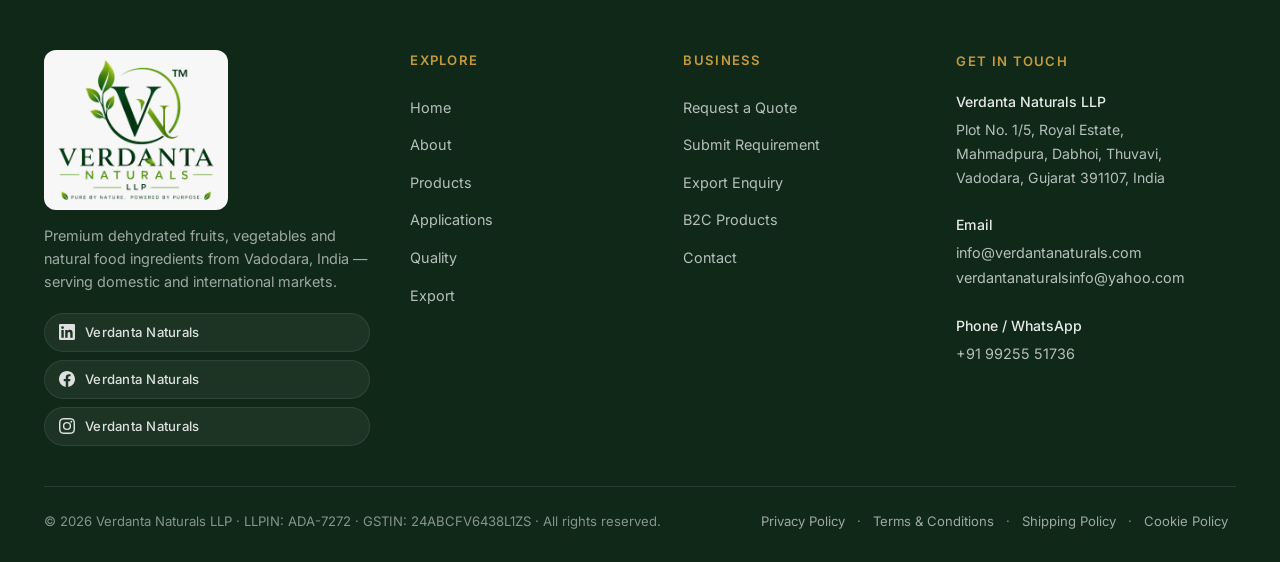
==== commit c310ed67: "Add files via upload" ====
--- a/index.html
+++ b/index.html
@@ -9,7 +9,12 @@
 <link rel="preconnect" href="https://fonts.googleapis.com">
 <link rel="preconnect" href="https://fonts.gstatic.com" crossorigin>
 <link href="https://fonts.googleapis.com/css2?family=Cormorant+Garamond:wght@500;600;700&family=Inter:wght@300;400;500;600;700&display=swap" rel="stylesheet">
-<link rel="stylesheet" href="css/site.css">
+<link rel="stylesheet" href="css/site.css?v=3">
+<link rel="stylesheet" href="css/premium.css?v=3">
+<meta property="og:type" content="website"><meta property="og:title" content="Verdanta Naturals LLP — Dehydrated Fruit &amp; Vegetable Ingredients from India">
+<meta property="og:description" content="Bulk supply, OEM and private label dehydrated fruits, vegetables and powders for food manufacturers and importers worldwide.">
+<meta property="og:image" content="https://verdantanaturals.com/assets/hero.jpg"><meta name="theme-color" content="#173F2A">
+<script type="application/ld+json">{"@context":"https://schema.org","@type":"Organization","name":"Verdanta Naturals LLP","url":"https://verdantanaturals.com","logo":"https://verdantanaturals.com/assets/logo-v2.png","email":"info@verdantanaturals.com","telephone":"+919925551736","address":{"@type":"PostalAddress","addressLocality":"Vadodara","addressRegion":"Gujarat","addressCountry":"IN"}}</script>
 <link rel="icon" href="assets/logo-v2.png">
 </head>
 <body>
@@ -53,7 +58,7 @@
         <p class="lede">Premium dehydrated fruits and vegetables for food manufacturers, ingredient businesses, nutraceutical applications, HoReCa, retail customers and evolving global markets.</p>
         <div class="hero-ctas">
           <a class="btn btn-primary btn-lg" href="#" data-quick>Request a Quote →</a>
-          <a class="btn btn-ghost btn-lg" href="#products">Explore Products</a>
+          <a class="btn btn-ghost btn-lg" href="#" data-quick>Request a Sample</a>
           <a class="btn btn-wa btn-lg" href="https://wa.me/919925551736" target="_blank">WhatsApp Us</a>
         </div>
         <div class="hero-stats">
@@ -72,6 +77,13 @@
   </div>
 </section>
 
+
+<div class="trust"><div class="container trust-in">
+<div><b>Bulk &amp; MT-scale</b><span>Consistent supply for manufacturers</span></div>
+<div><b>OEM &amp; Private Label</b><span>Your spec, your packaging</span></div>
+<div><b>Export Documentation</b><span>Paperwork and logistics support</span></div>
+<div><b>Clean Label</b><span>100% natural ingredients</span></div>
+</div></div>
 <!-- ===================== B2B / B2C SPLIT ===================== -->
 <section id="b2b">
   <div class="container">
@@ -310,7 +322,7 @@
 </section>
 
 <!-- ===================== ADMIN PREVIEW ===================== -->
-<section class="section-alt" id="admin">
+<section class="section-alt" id="admin" hidden>
   <div class="container">
     <div class="section-head">
       <span class="eyebrow">For the Verdanta team</span>
@@ -351,6 +363,15 @@
 </section>
 
 <!-- ===================== CONTACT ===================== -->
+<section class="steps-sec" id="process"><div class="container">
+<div class="section-head"><span class="eyebrow">How to buy</span><h2>From enquiry to delivery, in four steps</h2><p>A simple, transparent process for importers, distributors and manufacturers.</p></div>
+<div class="steps">
+<div class="step"><h3>Share your requirement</h3><p>Tell us the ingredient, form, quantity and destination.</p></div>
+<div class="step"><h3>Samples &amp; specifications</h3><p>We send a sample and technical specifications for your approval.</p></div>
+<div class="step"><h3>Quotation &amp; order</h3><p>Pricing for your destination and terms, then order confirmation.</p></div>
+<div class="step"><h3>Packing &amp; shipment</h3><p>Export packing, documentation and logistics coordination.</p></div>
+</div></div></section>
+
 <section id="contact">
   <div class="container">
     <div class="section-head">
--- a/css/site.css
+++ b/css/site.css
@@ -48,7 +48,7 @@
 .hdr { position: sticky; top: 0; z-index: 100; background: rgba(255,255,255,.96); backdrop-filter: blur(12px); border-bottom: 1px solid var(--line); }
 .hdr-inner { display: flex; align-items: center; gap: 28px; padding: 14px 0; }
 .brand { display: flex; align-items: center; gap: 12px; text-decoration: none; }
-.brand img.brand-logo-lg { height: 120px; width: auto; display: block; }
+.brand img.brand-logo-lg { height: 118px; width: auto; display: block; }
 .brand { flex-direction: column; align-items: flex-start; gap: 4px; }
 .brand-txt { display: flex; flex-direction: column; line-height: 1.1; margin-top: 2px; }
 .brand-txt b { font-family: 'Cormorant Garamond', serif; font-size: 1.05rem; color: var(--green-deep); letter-spacing: .04em; }
--- a/css/premium.css
+++ b/css/premium.css
@@ -0,0 +1,40 @@
+/* Premium layer — loaded after site.css */
+[hidden]{display:none!important}
+html{scroll-padding-top:96px}
+.hdr-inner{padding:8px 0}
+.brand img.brand-logo-lg{height:76px}
+@media(max-width:640px){.brand img.brand-logo-lg{height:56px}}
+.nav a{font-weight:500}
+
+.hero{padding:96px 0 110px;background:radial-gradient(900px 480px at 88% 0%,rgba(197,154,61,.22),transparent 62%),linear-gradient(160deg,#0d2a1c 0%,#173F2A 58%,#1f4d36 100%)}
+.hero::before,.hero::after{display:none}
+.hero h1{color:#fff}
+.hero h1 span.acc{color:#E3BE6A}
+.hero .lede{color:rgba(255,255,255,.84)}
+.hero .btn-primary{background:var(--gold);color:#1a2b20}
+.hero .btn-primary:hover{background:#d8ac4d;color:#1a2b20}
+.hero .btn-ghost{color:#fff;border-color:rgba(255,255,255,.55)}
+.hero .btn-ghost:hover{background:#fff;color:var(--green-deep)}
+.hero-stats{border-top:1px solid rgba(255,255,255,.18)}
+.hero-stats .stat b{color:#fff}
+.hero-stats .stat span{color:rgba(255,255,255,.7)}
+.hero-visual img{box-shadow:0 30px 70px rgba(0,0,0,.45);border:1px solid rgba(255,255,255,.12)}
+
+.trust{background:#fff;border-bottom:1px solid var(--line)}
+.trust-in{display:grid;grid-template-columns:repeat(4,1fr);gap:28px;padding:26px 0}
+.trust-in div{display:flex;flex-direction:column;gap:2px;padding-left:16px;border-left:3px solid var(--gold)}
+.trust-in b{font-family:'Cormorant Garamond',serif;font-size:1.2rem;color:var(--green-deep)}
+.trust-in span{font-size:.84rem;color:var(--char-soft)}
+
+.steps-sec{background:var(--off)}
+.steps{display:grid;grid-template-columns:repeat(4,1fr);gap:22px;margin-top:40px;counter-reset:s}
+.step{counter-increment:s;background:#fff;border:1px solid var(--line);border-top:3px solid var(--gold);border-radius:14px;padding:28px 24px;box-shadow:var(--shadow-sm)}
+.step::before{content:counter(s);display:grid;place-items:center;width:38px;height:38px;border-radius:50%;background:var(--green-deep);color:#E3BE6A;font-family:'Cormorant Garamond',serif;font-size:1.25rem;font-weight:700;margin-bottom:16px}
+.step h3{font-size:1.3rem;margin-bottom:.4em}
+.step p{margin:0;font-size:.92rem;color:var(--char-soft)}
+
+section{padding-top:84px;padding-bottom:84px}
+.hero,.final-cta,.section-dark{padding-top:96px;padding-bottom:96px}
+.btn:focus-visible,a:focus-visible,button:focus-visible{outline:3px solid #E3BE6A;outline-offset:3px}
+@media(max-width:900px){.trust-in,.steps{grid-template-columns:repeat(2,1fr)}}
+@media(max-width:560px){.trust-in,.steps{grid-template-columns:1fr}.hero{padding:64px 0 72px}section{padding-top:60px;padding-bottom:60px}}
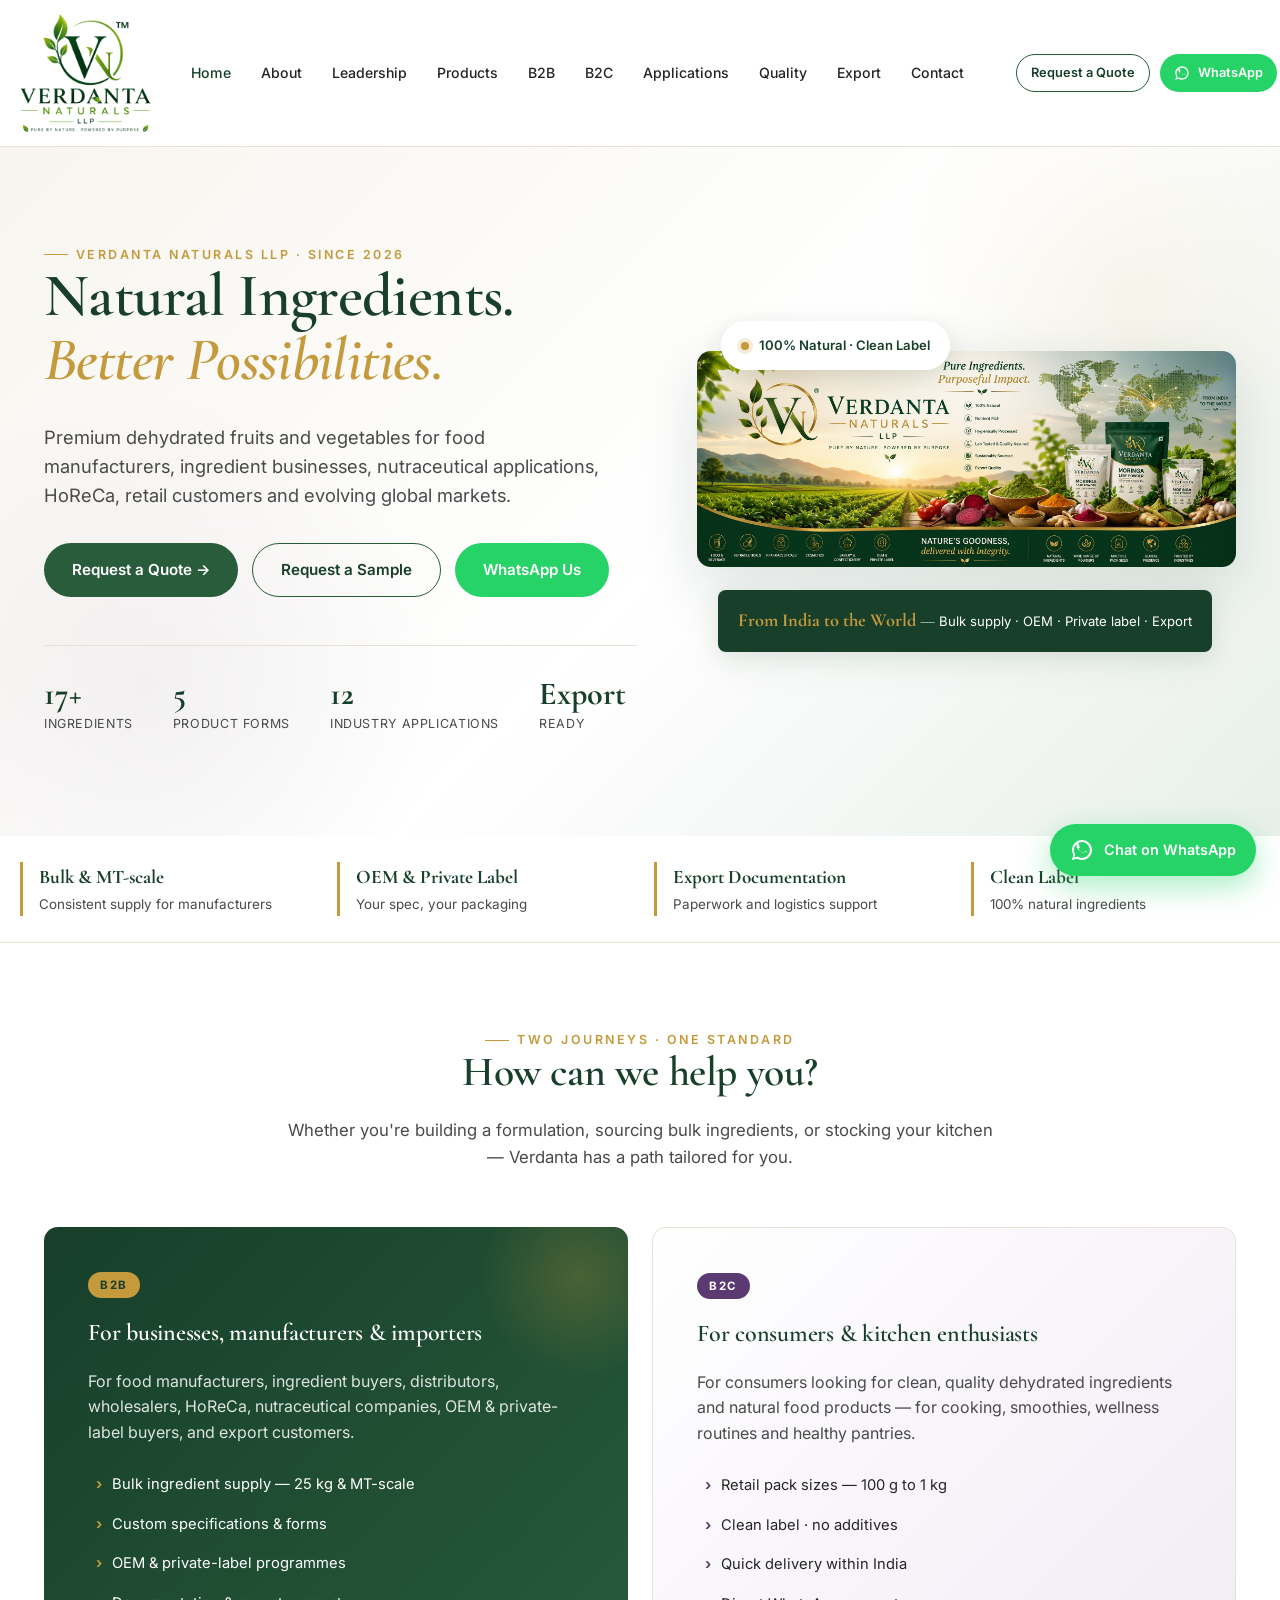
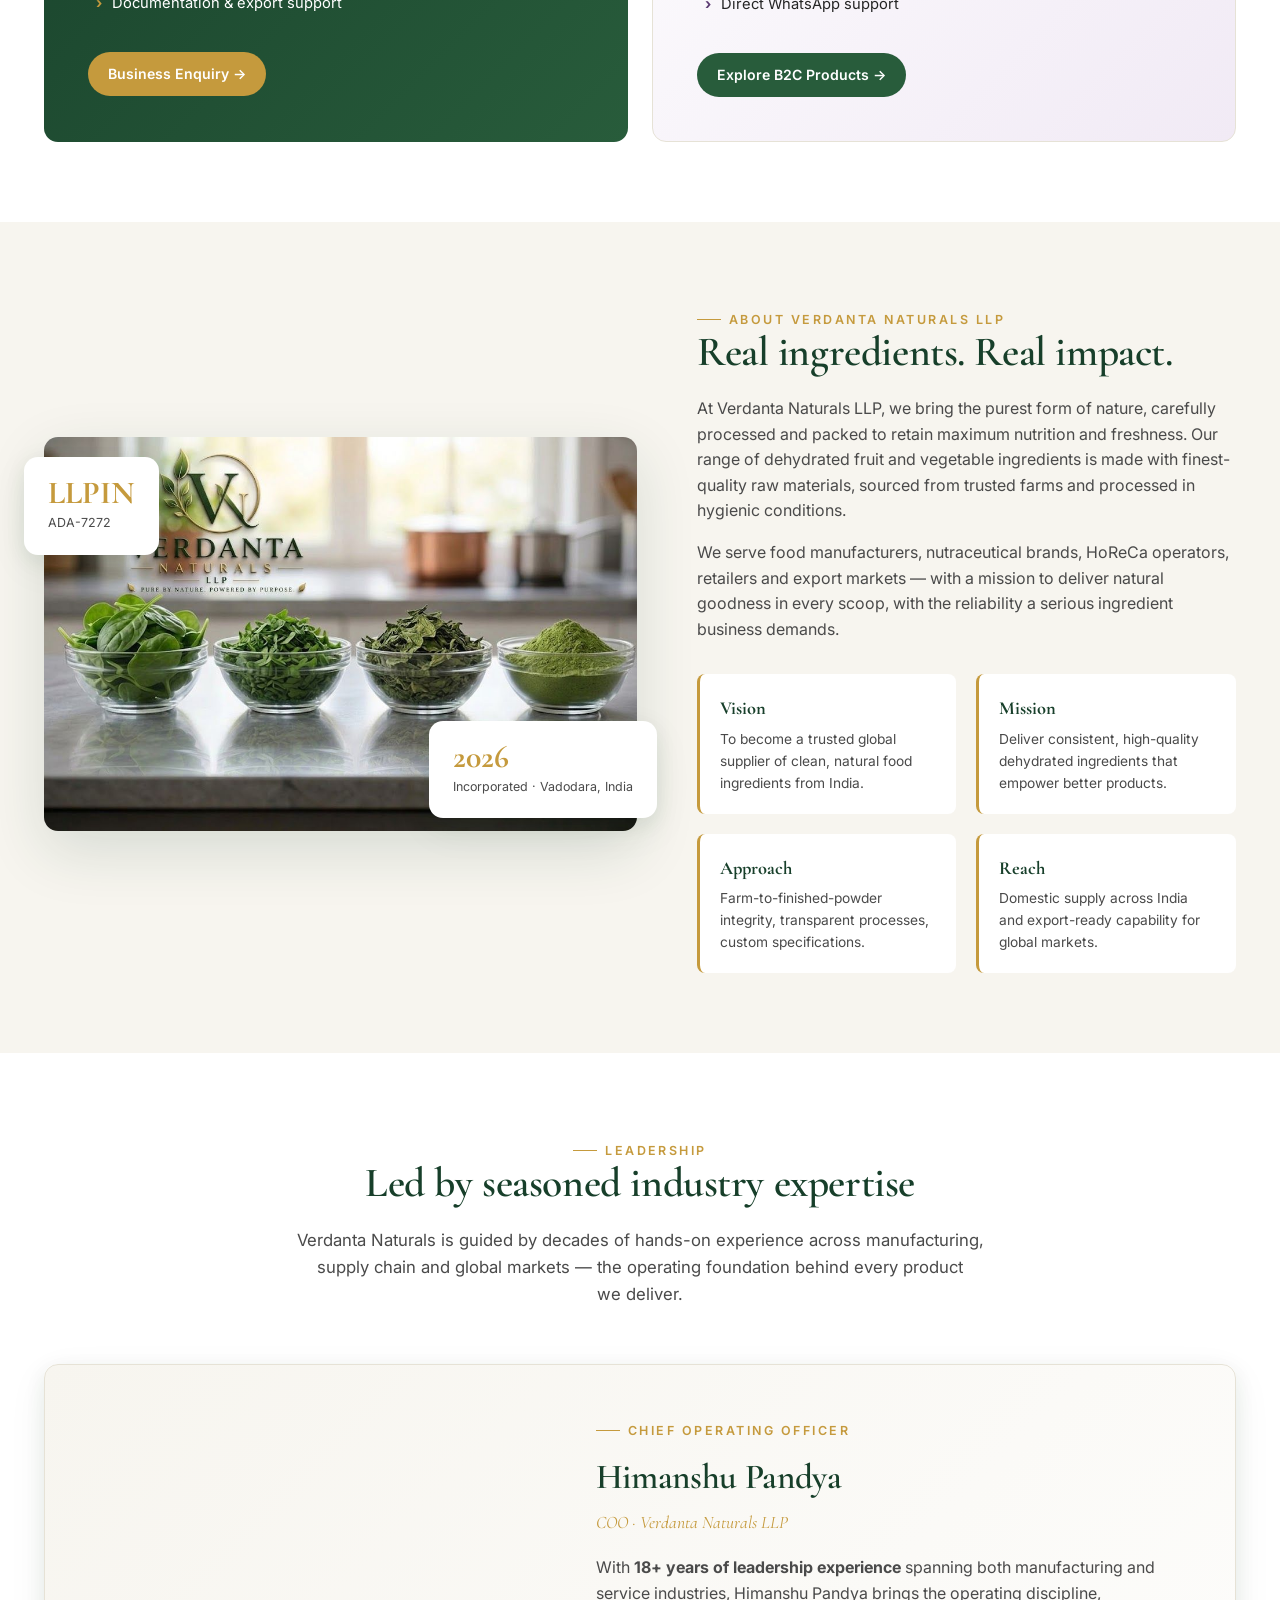
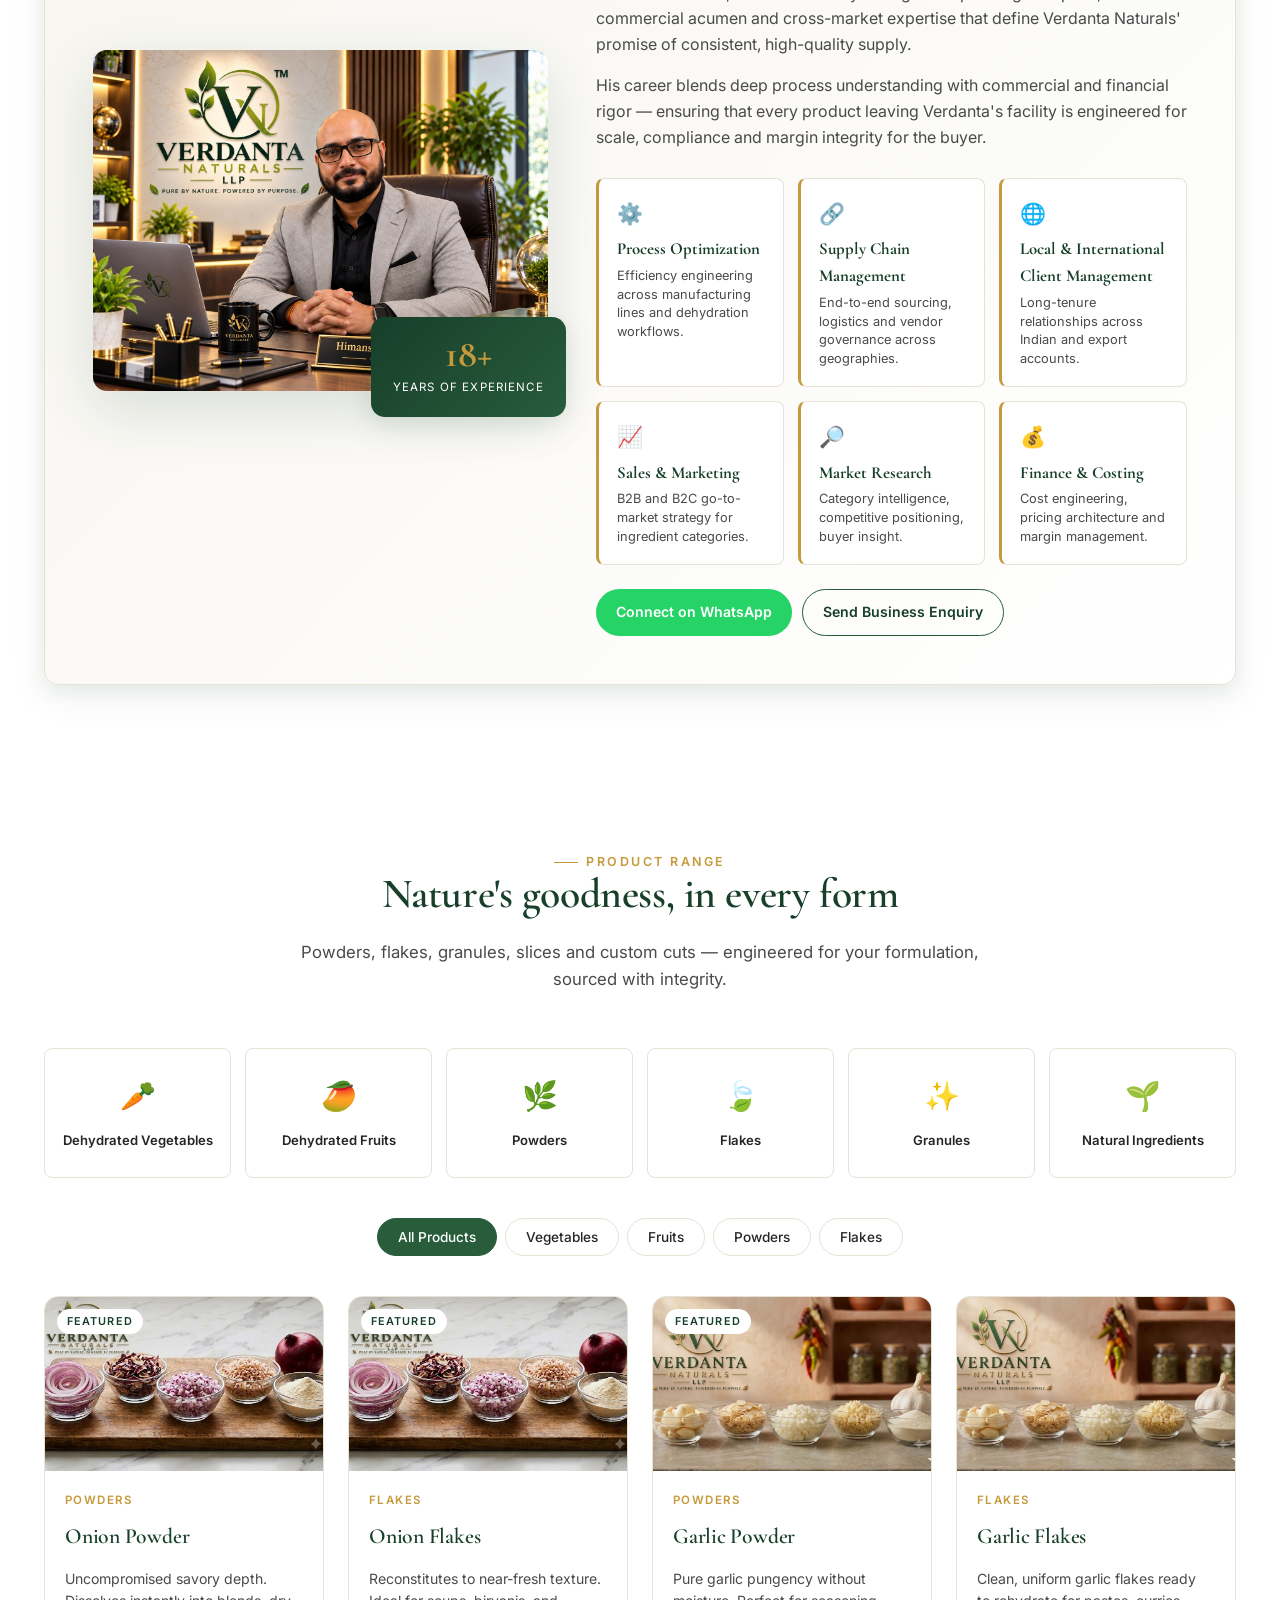
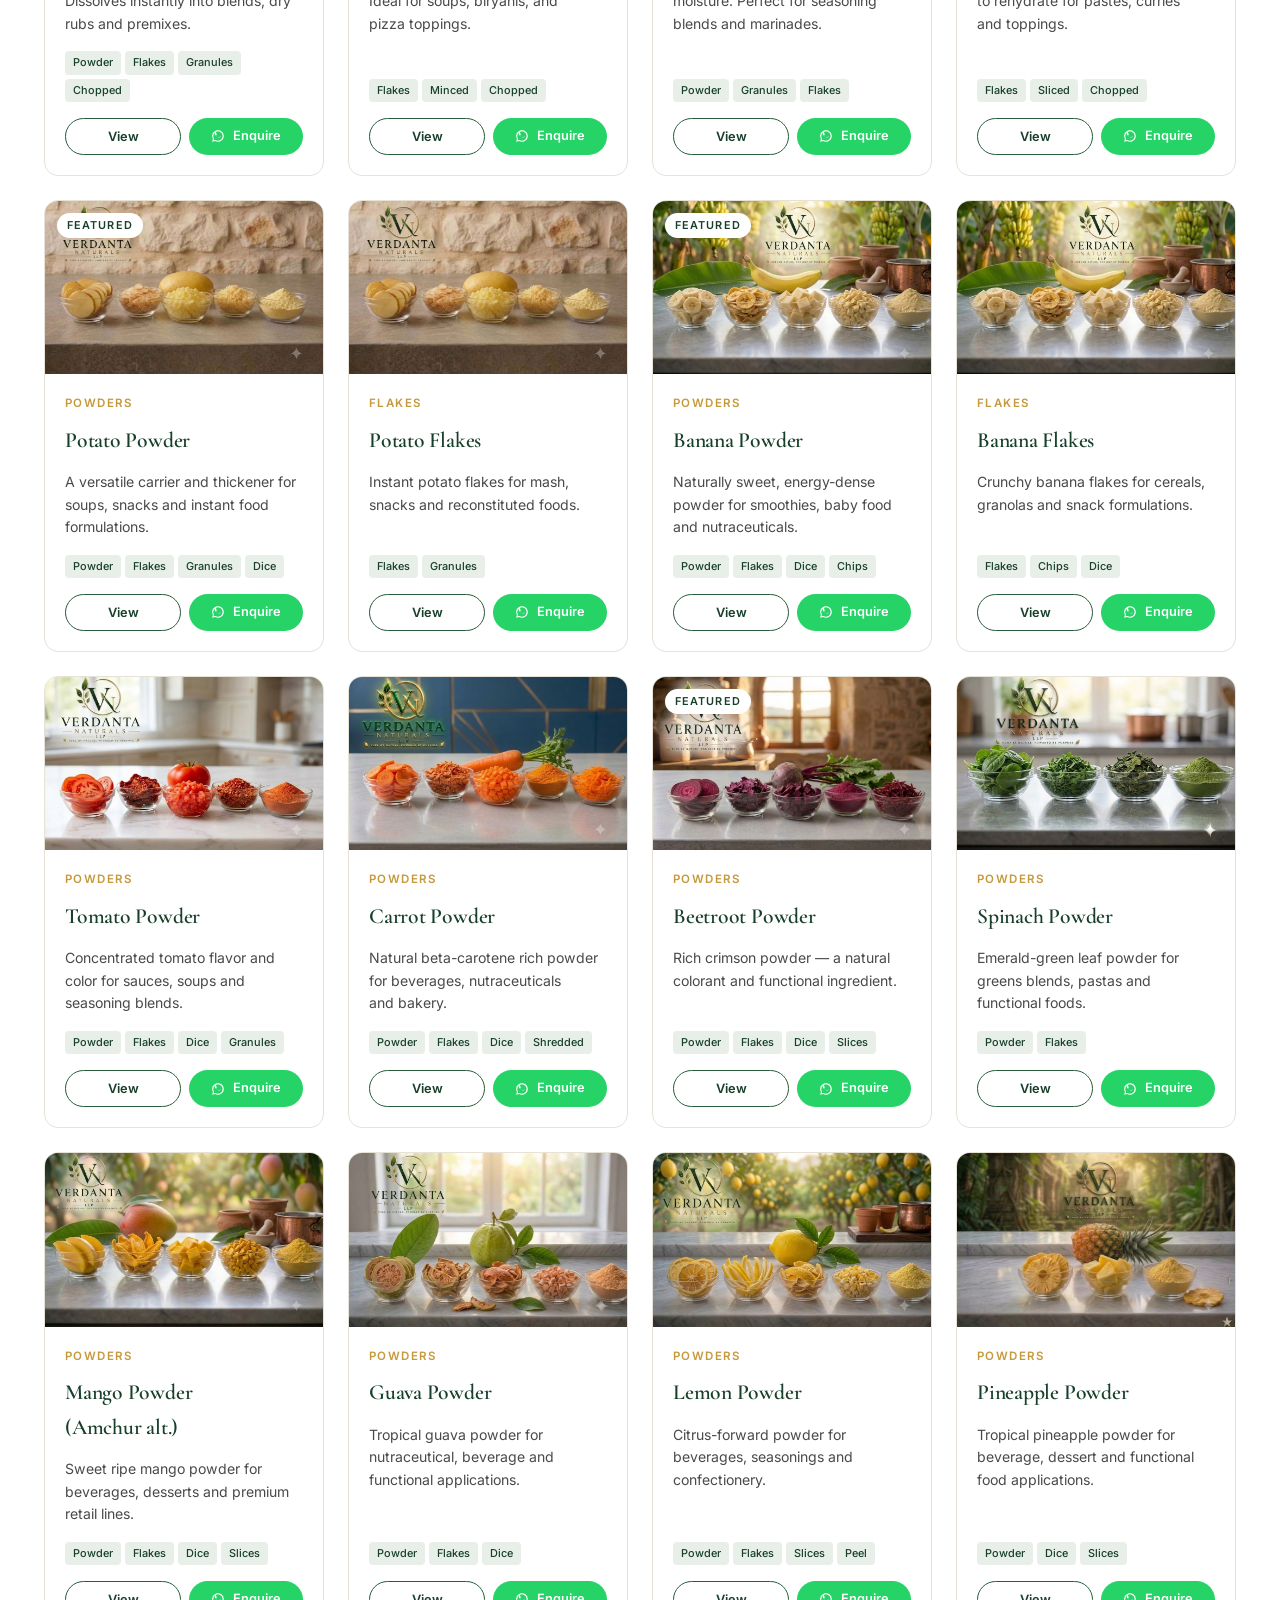
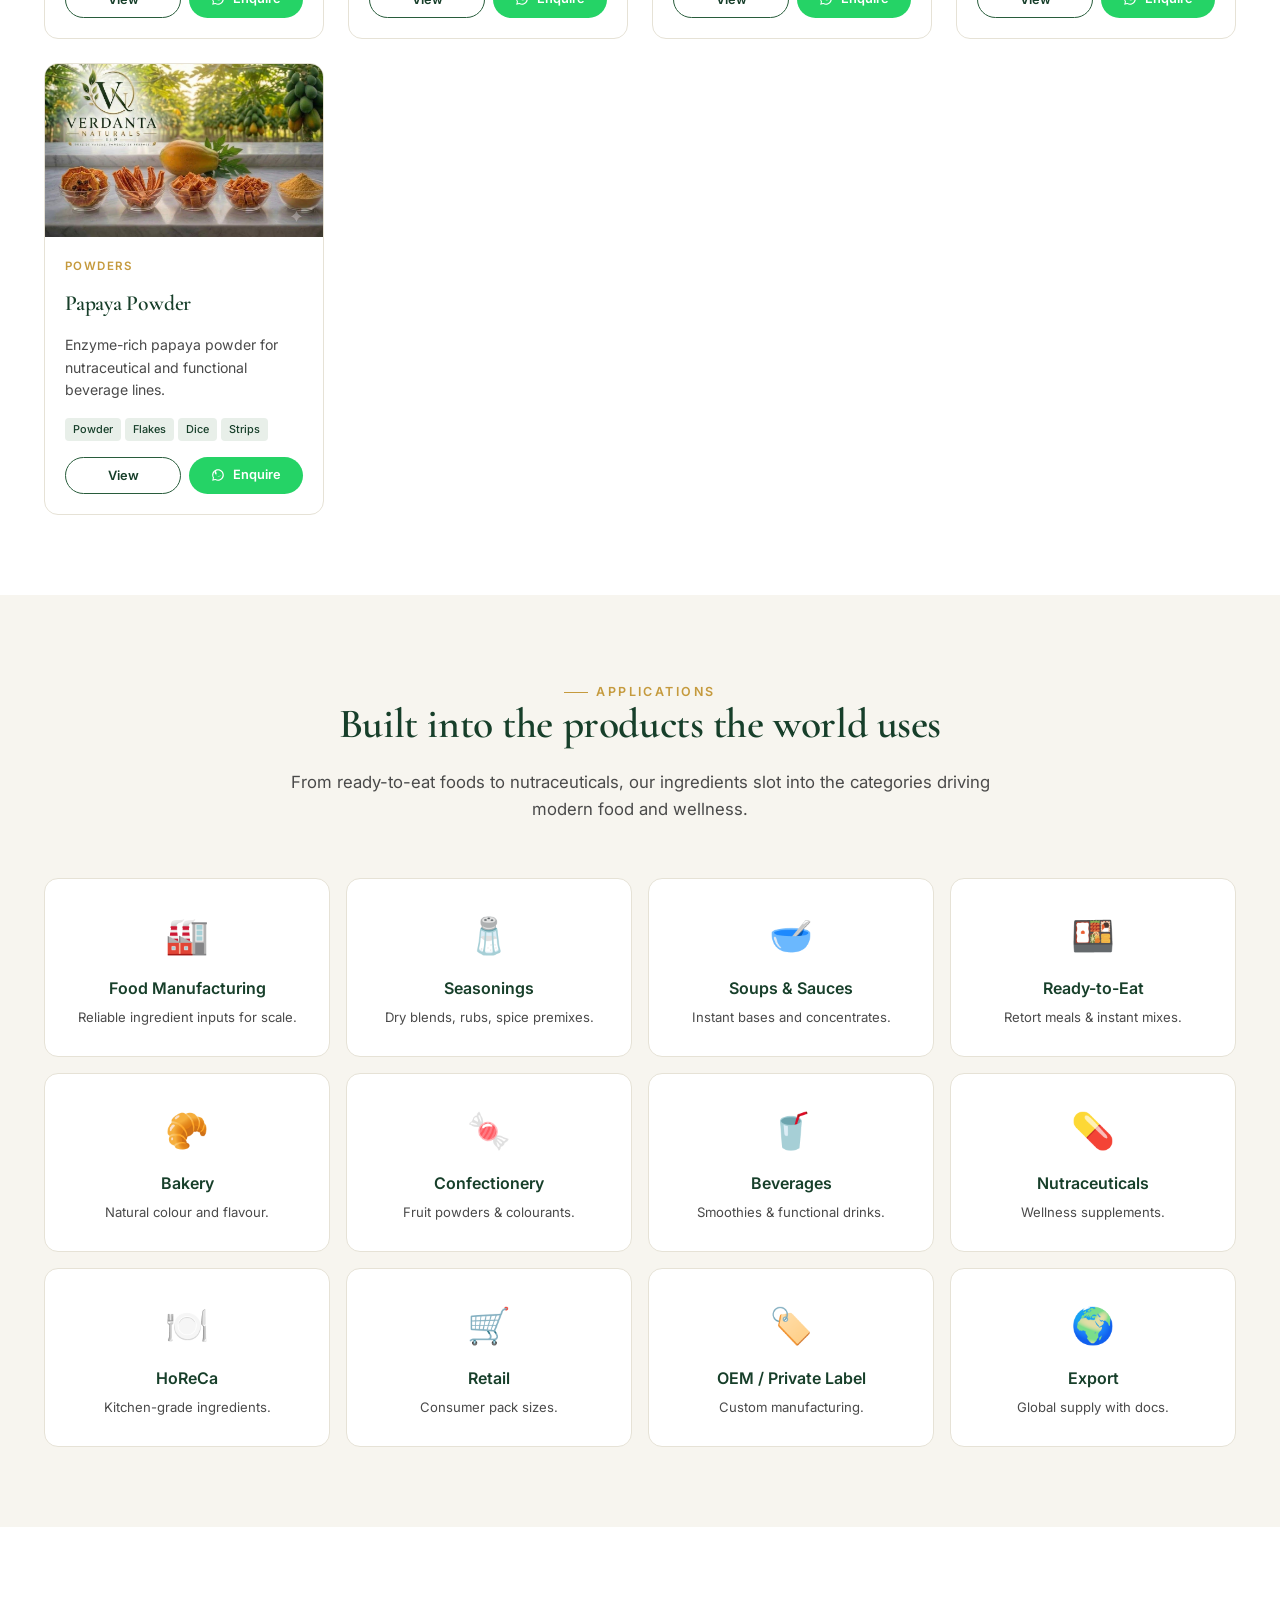
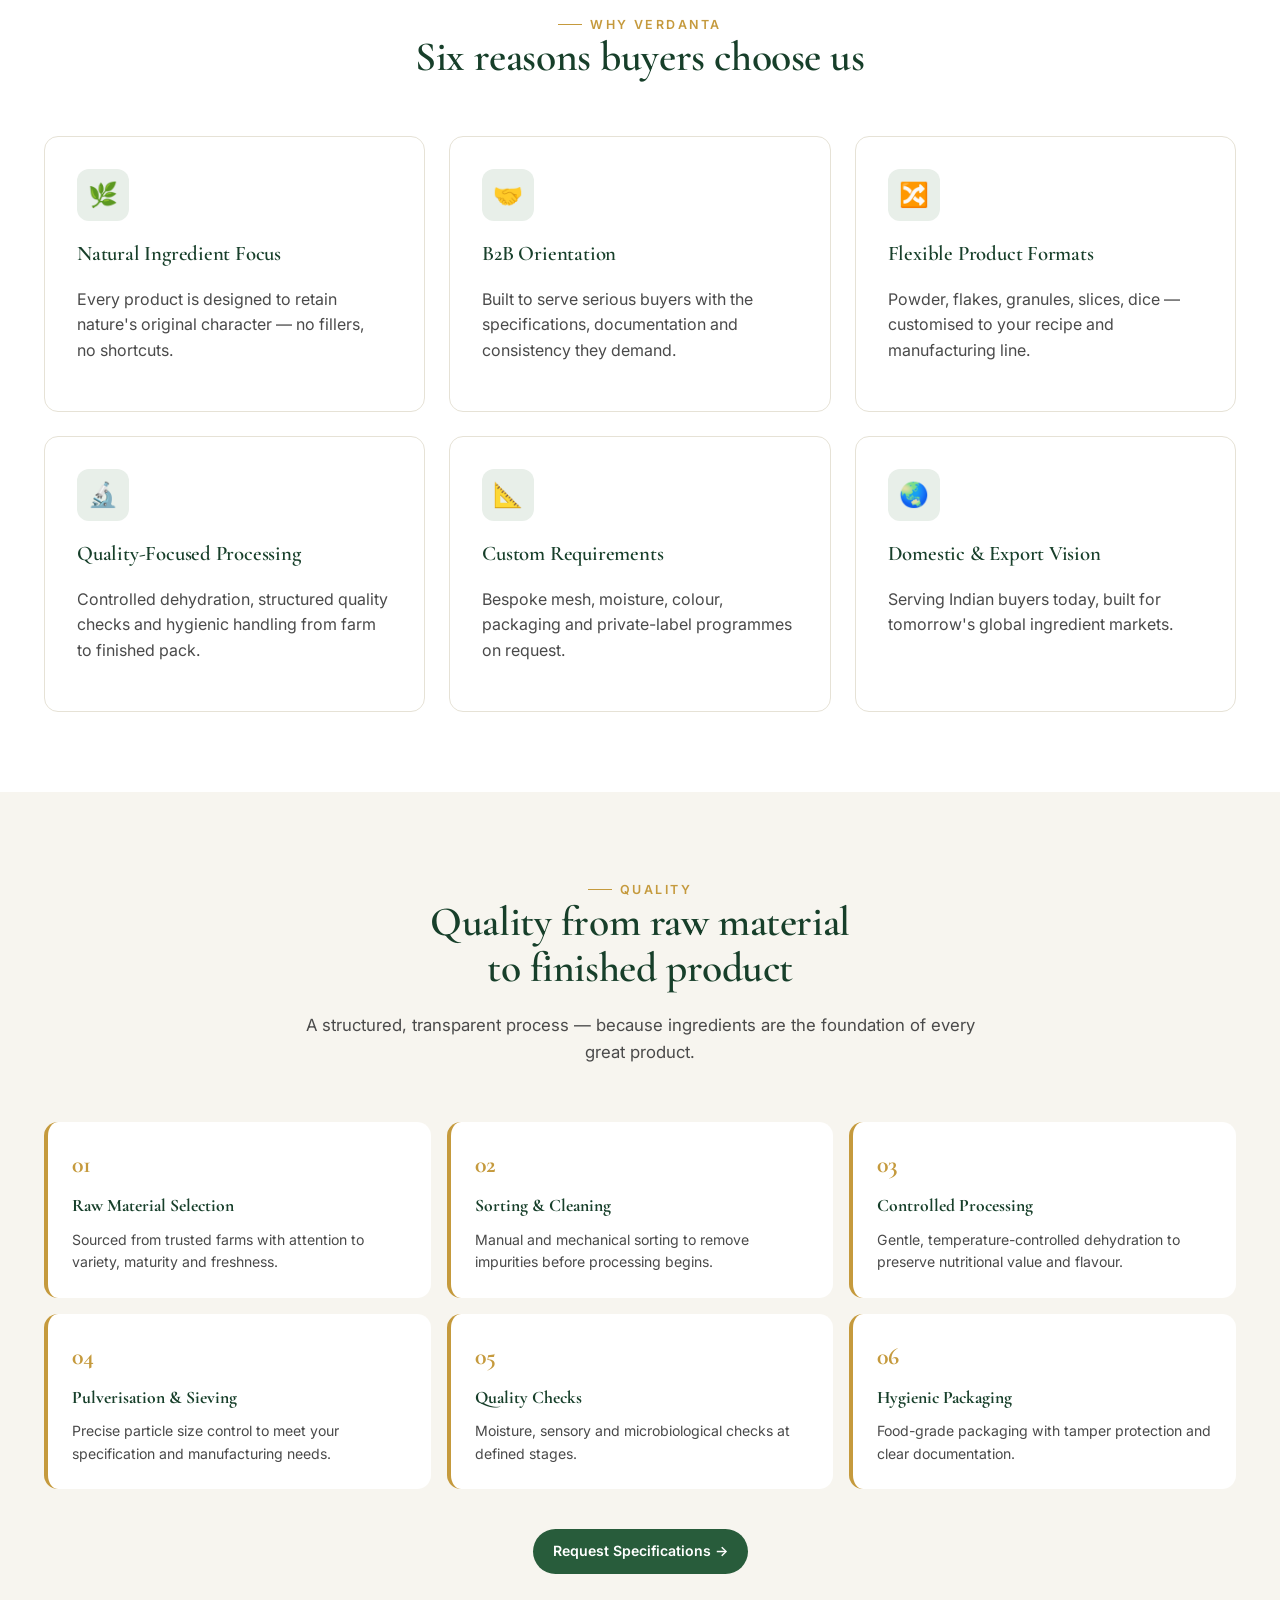
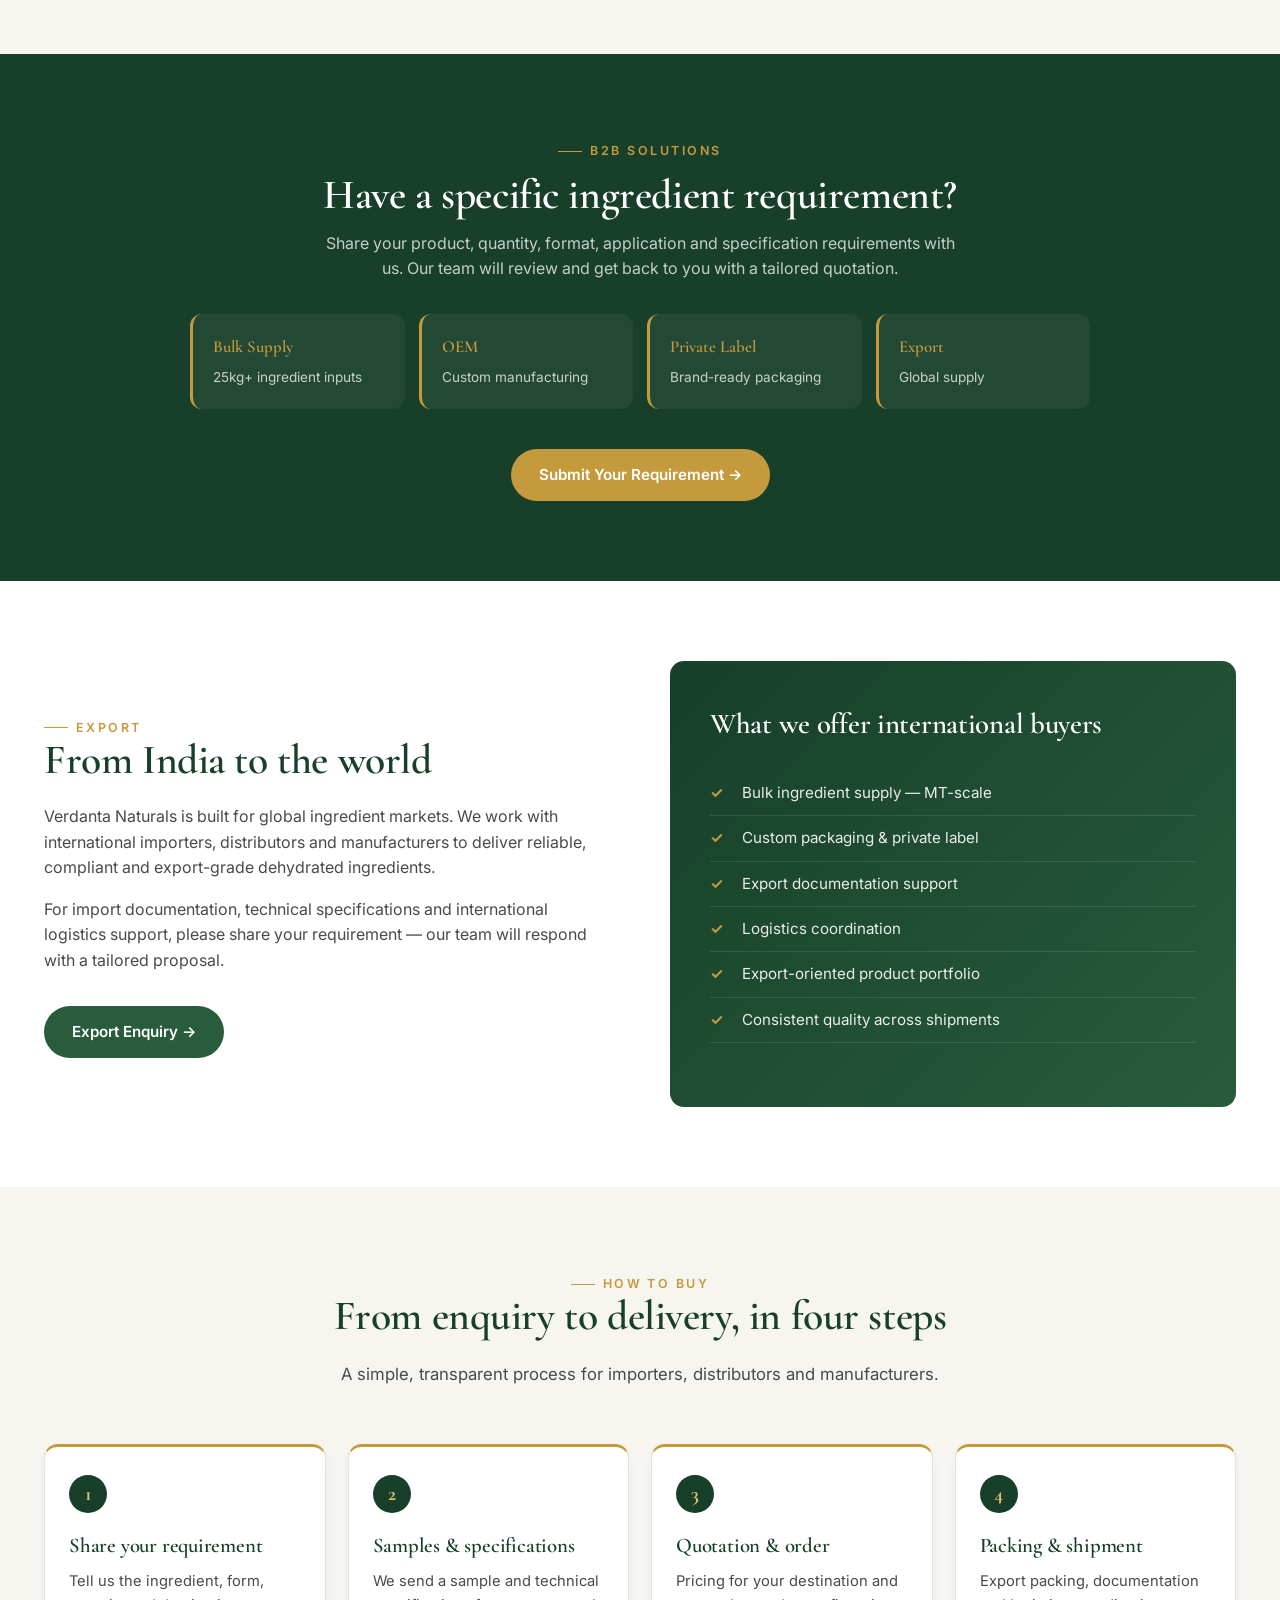
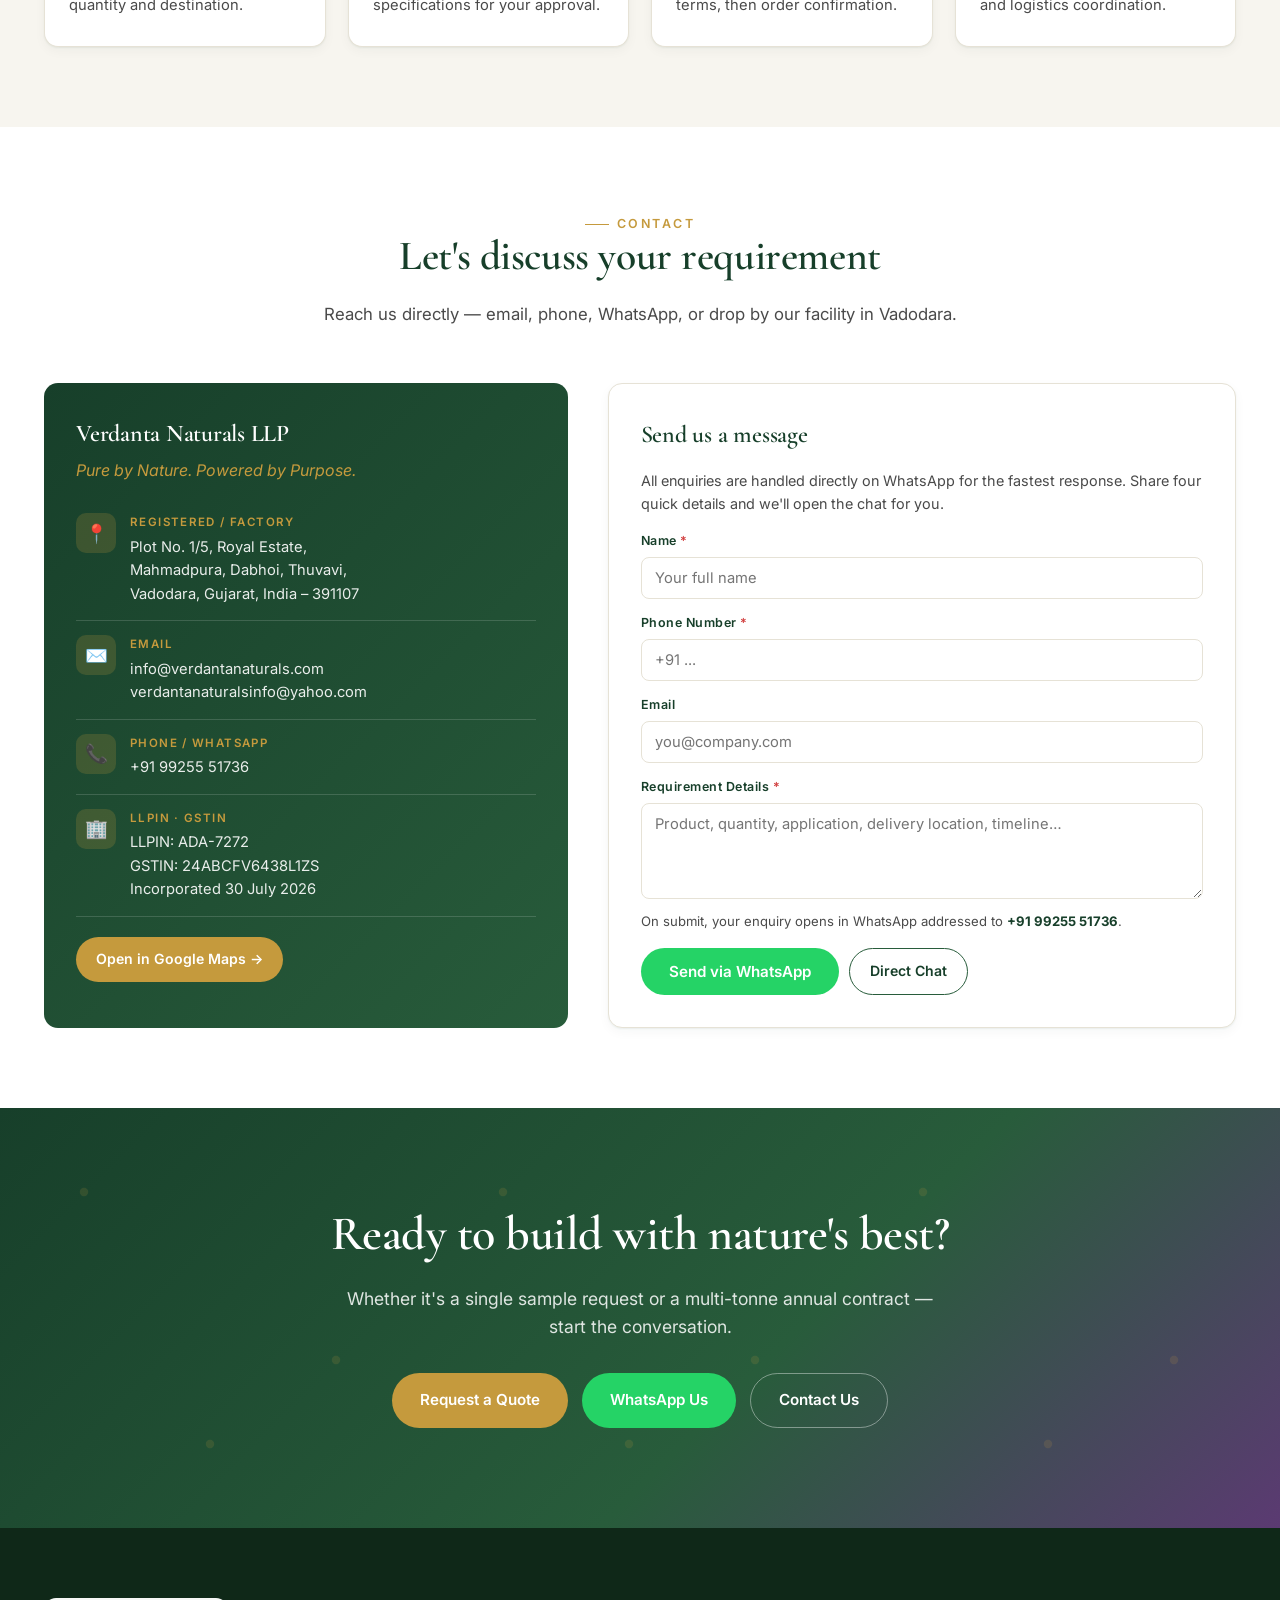
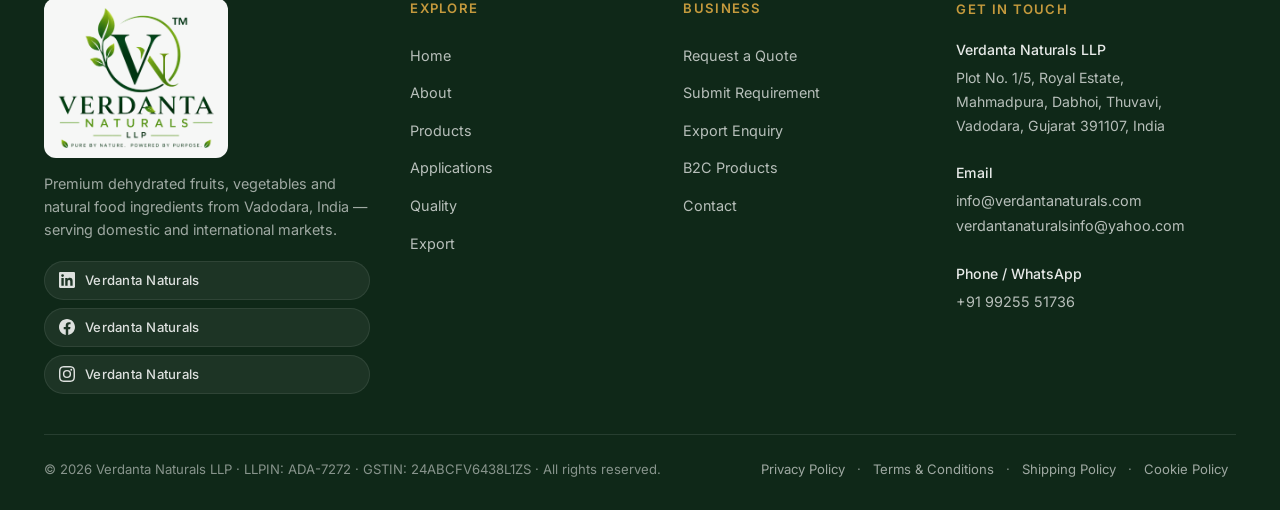
==== commit ad54e488: "Add files via upload" ====
--- a/index.html
+++ b/index.html
@@ -10,7 +10,7 @@
 <link rel="preconnect" href="https://fonts.gstatic.com" crossorigin>
 <link href="https://fonts.googleapis.com/css2?family=Cormorant+Garamond:wght@500;600;700&family=Inter:wght@300;400;500;600;700&display=swap" rel="stylesheet">
 <link rel="stylesheet" href="css/site.css?v=3">
-<link rel="stylesheet" href="css/premium.css?v=3">
+<link rel="stylesheet" href="css/premium.css?v=4">
 <meta property="og:type" content="website"><meta property="og:title" content="Verdanta Naturals LLP — Dehydrated Fruit &amp; Vegetable Ingredients from India">
 <meta property="og:description" content="Bulk supply, OEM and private label dehydrated fruits, vegetables and powders for food manufacturers and importers worldwide.">
 <meta property="og:image" content="https://verdantanaturals.com/assets/hero.jpg"><meta name="theme-color" content="#173F2A">
--- a/css/premium.css
+++ b/css/premium.css
@@ -1,24 +1,17 @@
-/* Premium layer — loaded after site.css */
+/* Supporting layer — loaded after site.css.
+   Restores the earlier light look (the dark-green hero overrides were removed)
+   and only keeps styling for the trust bar, process steps and a few fixes. */
 [hidden]{display:none!important}
-html{scroll-padding-top:96px}
-.hdr-inner{padding:8px 0}
-.brand img.brand-logo-lg{height:76px}
-@media(max-width:640px){.brand img.brand-logo-lg{height:56px}}
+html{scroll-padding-top:140px}
 .nav a{font-weight:500}
 
-.hero{padding:96px 0 110px;background:radial-gradient(900px 480px at 88% 0%,rgba(197,154,61,.22),transparent 62%),linear-gradient(160deg,#0d2a1c 0%,#173F2A 58%,#1f4d36 100%)}
-.hero::before,.hero::after{display:none}
-.hero h1{color:#fff}
-.hero h1 span.acc{color:#E3BE6A}
-.hero .lede{color:rgba(255,255,255,.84)}
-.hero .btn-primary{background:var(--gold);color:#1a2b20}
-.hero .btn-primary:hover{background:#d8ac4d;color:#1a2b20}
-.hero .btn-ghost{color:#fff;border-color:rgba(255,255,255,.55)}
-.hero .btn-ghost:hover{background:#fff;color:var(--green-deep)}
-.hero-stats{border-top:1px solid rgba(255,255,255,.18)}
-.hero-stats .stat b{color:#fff}
-.hero-stats .stat span{color:rgba(255,255,255,.7)}
-.hero-visual img{box-shadow:0 30px 70px rgba(0,0,0,.45);border:1px solid rgba(255,255,255,.12)}
+/* Hero image badges: sit outside the banner so they no longer cover the logo/text on it */
+.hero-visual{padding:30px 0 0}
+.hero-badge{top:0;left:24px}
+.hero-badge-2{position:relative;bottom:auto;right:auto;max-width:none;width:fit-content;margin:16px 24px 0 auto}
+.hero-badge-2 b{display:inline}
+.hero-badge-2 b::after{content:" — ";color:rgba(255,255,255,.6)}
+@media(max-width:1100px){.hero-badge{left:12px}.hero-badge-2{margin-right:12px}}
 
 .trust{background:#fff;border-bottom:1px solid var(--line)}
 .trust-in{display:grid;grid-template-columns:repeat(4,1fr);gap:28px;padding:26px 0}
@@ -33,8 +26,6 @@
 .step h3{font-size:1.3rem;margin-bottom:.4em}
 .step p{margin:0;font-size:.92rem;color:var(--char-soft)}
 
-section{padding-top:84px;padding-bottom:84px}
-.hero,.final-cta,.section-dark{padding-top:96px;padding-bottom:96px}
 .btn:focus-visible,a:focus-visible,button:focus-visible{outline:3px solid #E3BE6A;outline-offset:3px}
 @media(max-width:900px){.trust-in,.steps{grid-template-columns:repeat(2,1fr)}}
-@media(max-width:560px){.trust-in,.steps{grid-template-columns:1fr}.hero{padding:64px 0 72px}section{padding-top:60px;padding-bottom:60px}}
+@media(max-width:560px){.trust-in,.steps{grid-template-columns:1fr}}
